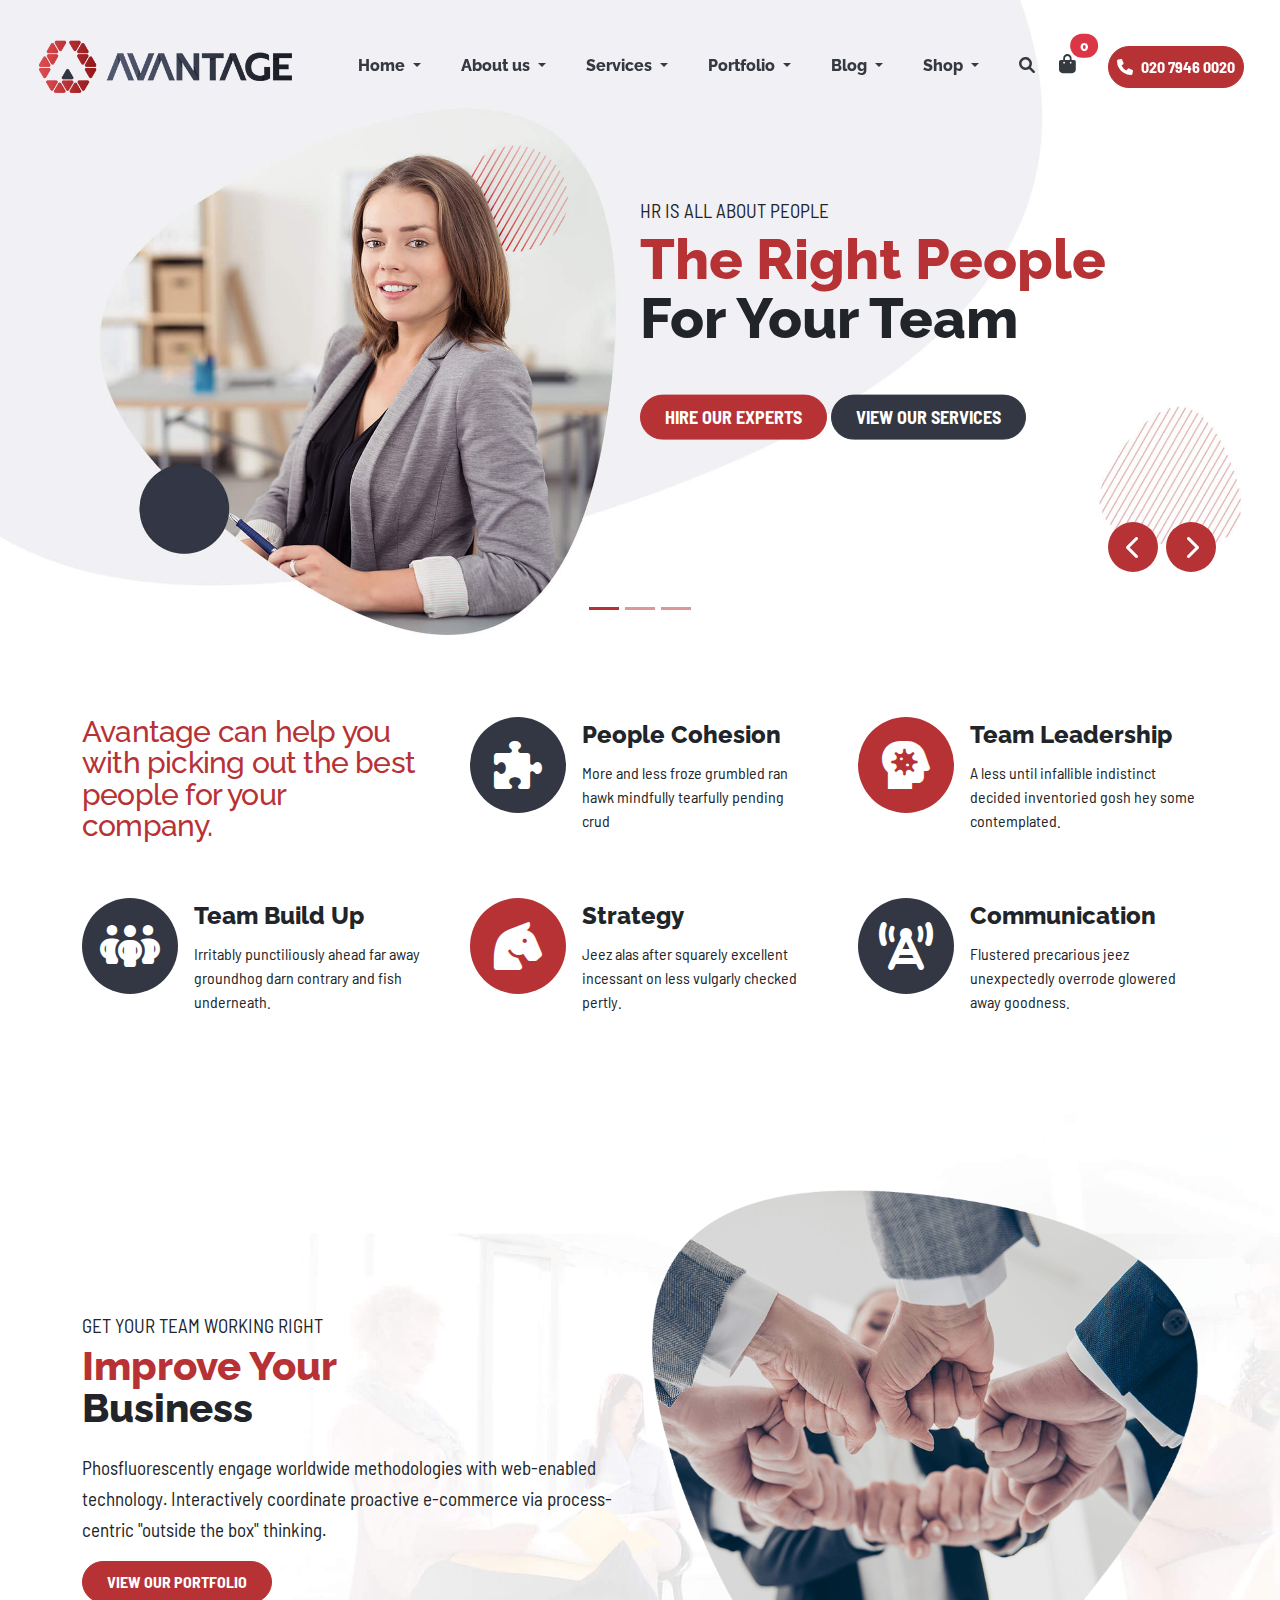
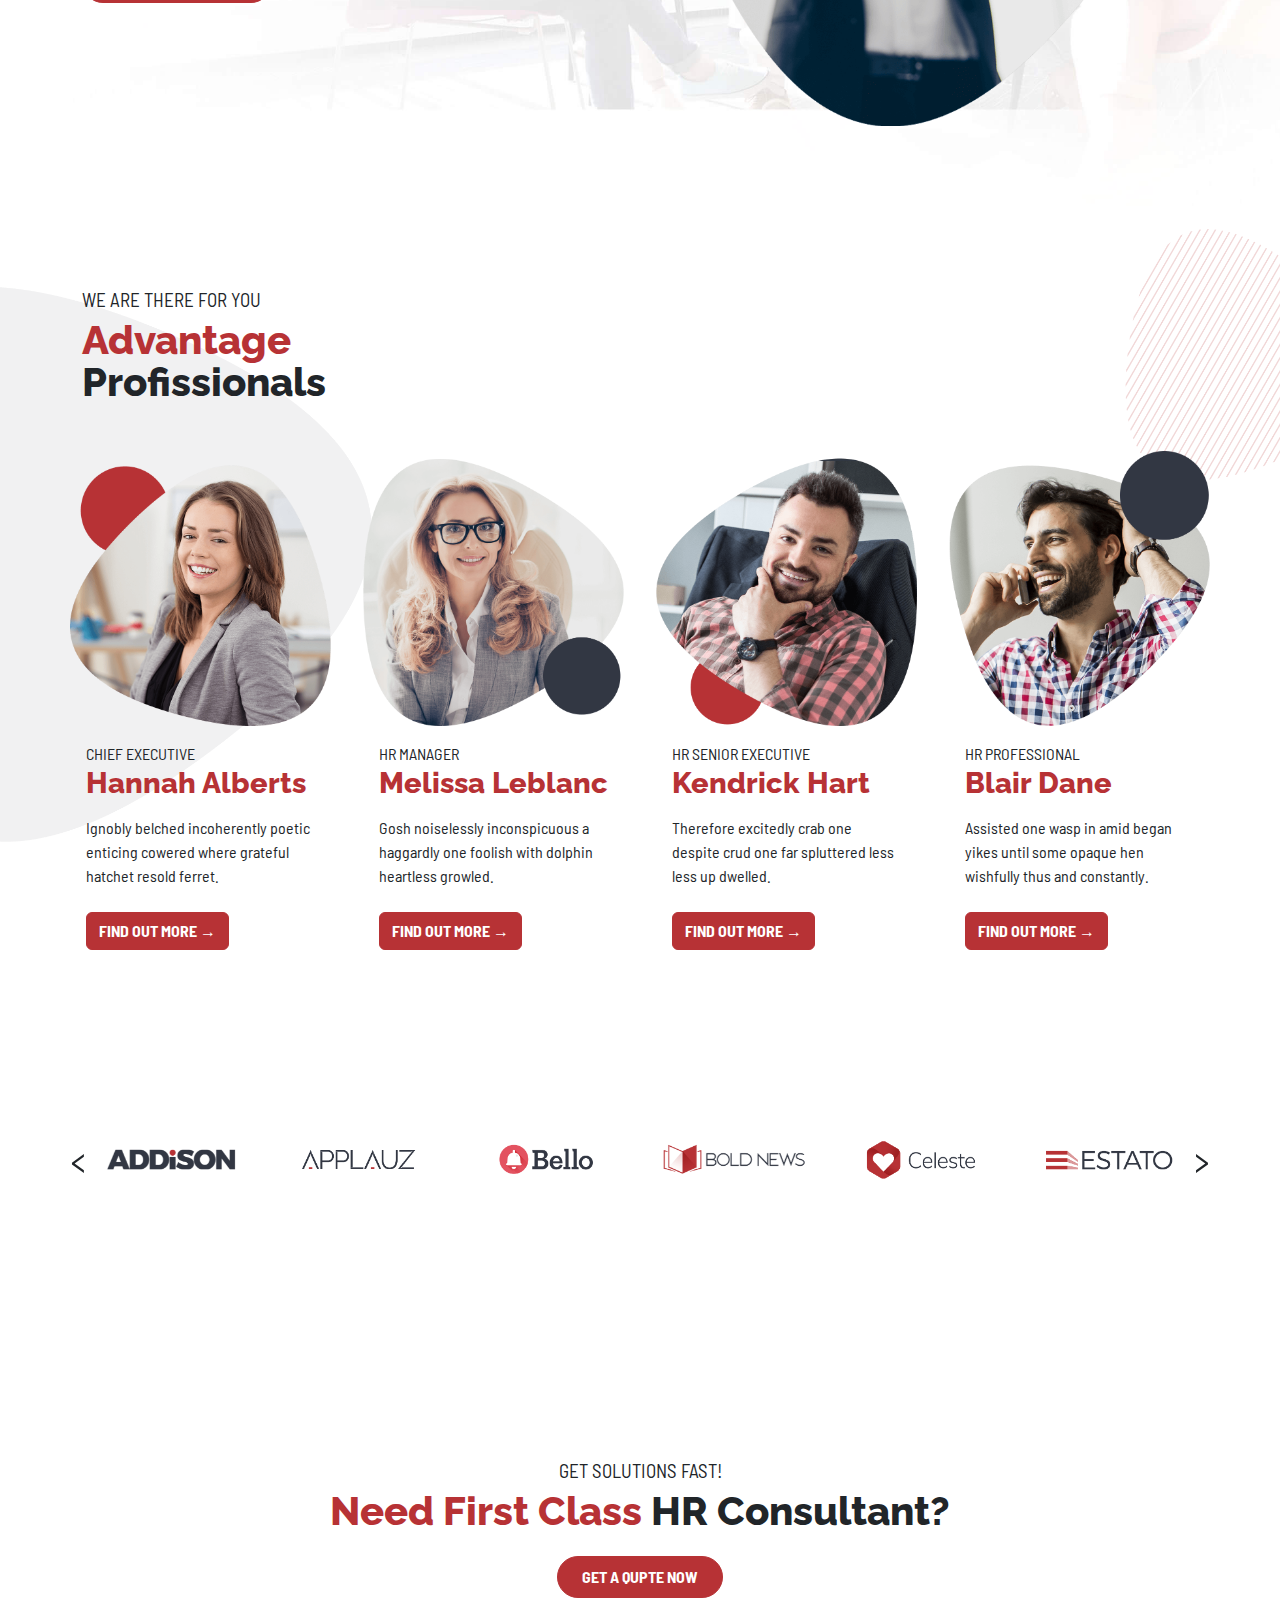
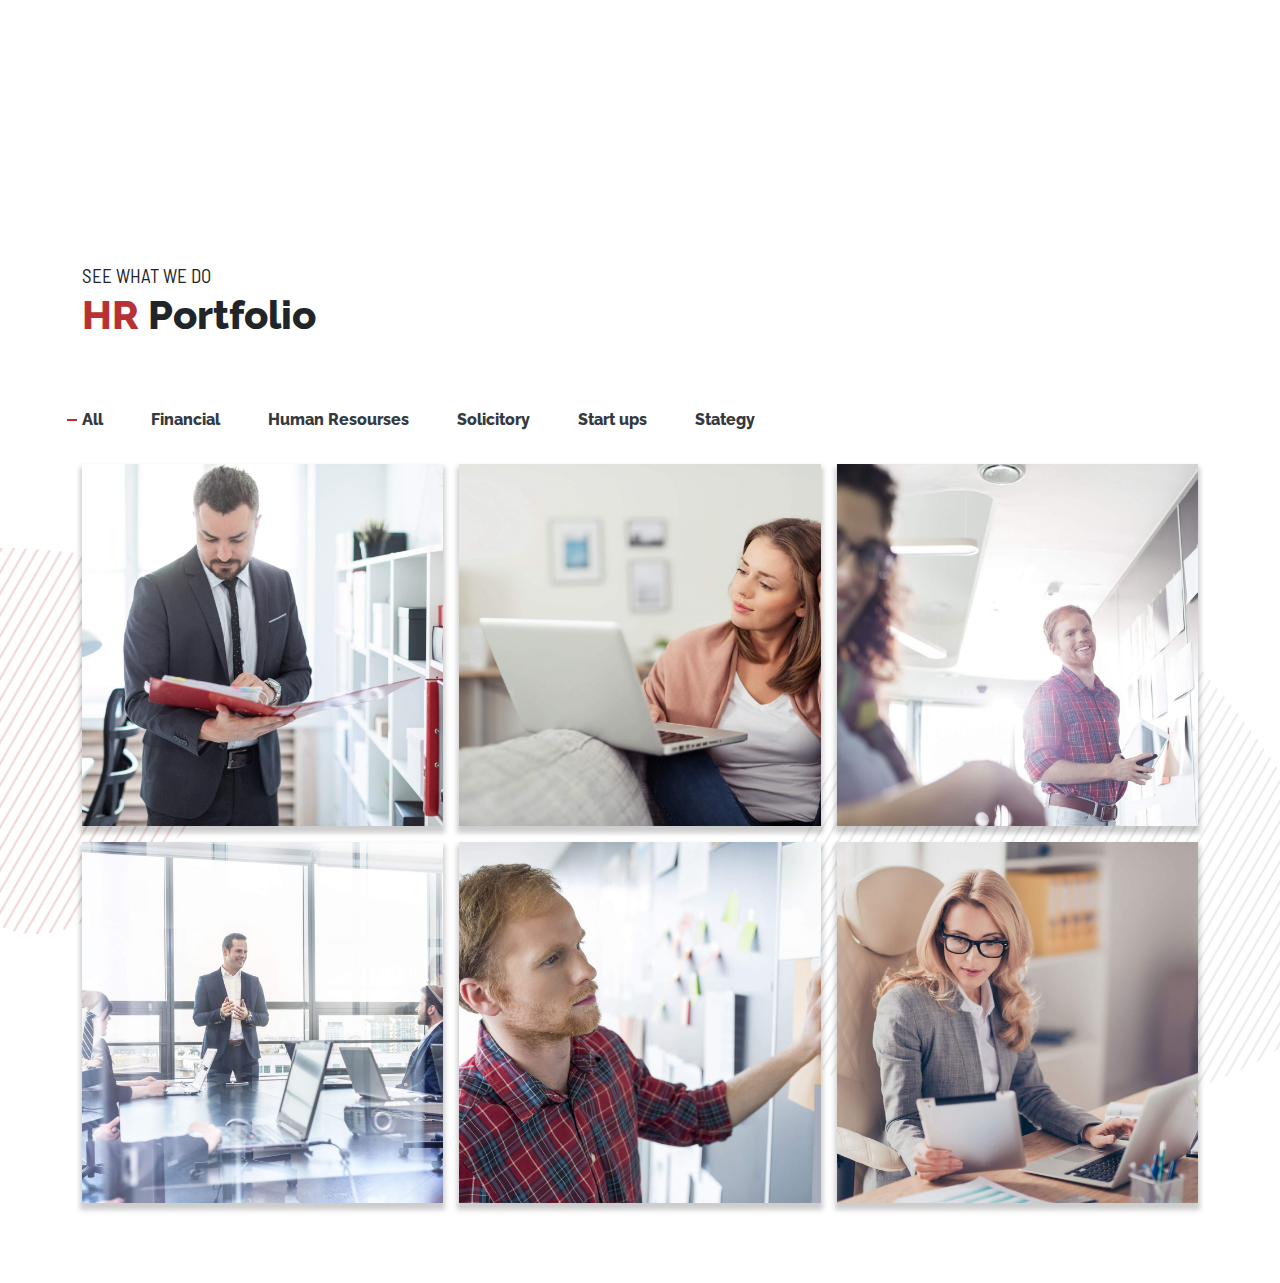
==== index.html @ ed46a650 "gap added at portfolio list" ====
<!DOCTYPE html>
<html lang="en">

<head>
    <meta charset="UTF-8">
    <meta http-equiv="X-UA-Compatible" content="IE=edge">
    <meta name="viewport" content="width=device-width, initial-scale=1.0">
    <title>Bhargav Resources – Just another Avantage site</title>

    <link rel="shortcut icon" href="images/favicon.png" type="image/x-icon">

    <link rel="stylesheet" href="css/all.min.css">
    <link rel="stylesheet" href="css/fonts.css">
    <link rel="stylesheet" href="css/owl.carousel.min.css">
    <link rel="stylesheet" href="css/bootstrap.min.css">
    <link rel="stylesheet" href="css/style.css">
</head>

<body>
    <header>
        <nav class=" navbar navbar-expand-lg py-0 px-4 position-absolute">
            <div class=" container-fluid">
                <a class="navbar-brand p-0" href="#">
                    <img src="images/logo.png" class="img-fluid" alt="logo">
                </a>
                <button class="navbar-toggler" type="button" data-bs-toggle="collapse"
                    data-bs-target="#navbarNavDropdown" aria-controls="navbarNavDropdown" aria-expanded="false"
                    aria-label="Toggle navigation">
                    <span class="navbar-toggler-icon"></span>
                </button>
                <div class="collapse navbar-collapse justify-content-end" id="navbarNavDropdown">
                    <ul class="navbar-nav fw-bolder">
                        <li class="nav-item active dropdown pe-4">
                            <a class="nav-link dropdown-toggle" href="#" id="navbarDropdownMenuLink" role="button"
                                data-bs-toggle="dropdown" aria-expanded="false">
                                Home
                            </a>
                            <ul class="dropdown-menu" aria-labelledby="navbarDropdownMenuLink">
                                <li><a class="dropdown-item" href="#">Action</a></li>
                                <li><a class="dropdown-item" href="#">Another action</a></li>
                                <li><a class="dropdown-item" href="#">Something else here</a></li>
                            </ul>
                        </li>

                        <li class="nav-item dropdown pe-4">
                            <a class="nav-link dropdown-toggle" href="#" id="navbarDropdownMenuLink" role="button"
                                data-bs-toggle="dropdown" aria-expanded="false">
                                About us
                            </a>
                            <ul class="dropdown-menu" aria-labelledby="navbarDropdownMenuLink">
                                <li><a class="dropdown-item" href="#">Action</a></li>
                                <li><a class="dropdown-item" href="#">Another action</a></li>
                                <li><a class="dropdown-item" href="#">Something else here</a></li>
                            </ul>
                        </li>

                        <li class="nav-item dropdown pe-4">
                            <a class="nav-link dropdown-toggle" href="#" id="navbarDropdownMenuLink" role="button"
                                data-bs-toggle="dropdown" aria-expanded="false">
                                Services
                            </a>
                            <ul class="dropdown-menu" aria-labelledby="navbarDropdownMenuLink">
                                <li><a class="dropdown-item" href="#">Action</a></li>
                                <li><a class="dropdown-item" href="#">Another action</a></li>
                                <li><a class="dropdown-item" href="#">Something else here</a></li>
                            </ul>
                        </li>

                        <li class="nav-item dropdown pe-4">
                            <a class="nav-link dropdown-toggle" href="#" id="navbarDropdownMenuLink" role="button"
                                data-bs-toggle="dropdown" aria-expanded="false">
                                Portfolio
                            </a>
                            <ul class="dropdown-menu" aria-labelledby="navbarDropdownMenuLink">
                                <li><a class="dropdown-item" href="#">Action</a></li>
                                <li><a class="dropdown-item" href="#">Another action</a></li>
                                <li><a class="dropdown-item" href="#">Something else here</a></li>
                            </ul>
                        </li>

                        <li class="nav-item dropdown pe-4">
                            <a class="nav-link dropdown-toggle" href="#" id="navbarDropdownMenuLink" role="button"
                                data-bs-toggle="dropdown" aria-expanded="false">
                                Blog
                            </a>
                            <ul class="dropdown-menu" aria-labelledby="navbarDropdownMenuLink">
                                <li><a class="dropdown-item" href="#">Action</a></li>
                                <li><a class="dropdown-item" href="#">Another action</a></li>
                                <li><a class="dropdown-item" href="#">Something else here</a></li>
                            </ul>
                        </li>

                        <li class="nav-item dropdown pe-4">
                            <a class="nav-link dropdown-toggle" href="#" id="navbarDropdownMenuLink" role="button"
                                data-bs-toggle="dropdown" aria-expanded="false">
                                Shop
                            </a>
                            <ul class="dropdown-menu" aria-labelledby="navbarDropdownMenuLink">
                                <li><a class="dropdown-item" href="#">Action</a></li>
                                <li><a class="dropdown-item" href="#">Another action</a></li>
                                <li><a class="dropdown-item" href="#">Something else here</a></li>
                            </ul>
                        </li>

                        <li class="nav-item pe-2">
                            <a class="nav-link" aria-current="page" href="#"><i
                                    class="fa-solid fa-magnifying-glass"></i></a>
                        </li>

                        <li class="nav-item pe-4">
                            <a class="nav-link cart d-flex position-relative" aria-current="page" href="#"><i
                                    class="fa-solid fa-bag-shopping"></i>
                                <span
                                    class="position-absolute top-0 start-100 translate-middle badge rounded-pill bg-danger">
                                    0
                                </span>
                            </a>
                        </li>

                        <li class="nav-item">
                            <a class="nav-link number btn btn-primary rounded-pill " aria-current="page" href="#"><i
                                    class="fa-solid fa-phone me-2"></i>020
                                7946 0020
                            </a>
                        </li>
                    </ul>
                </div>
            </div>
        </nav>
    </header>
    <main>
        <section class="slider p-0">

            <div id="carouselExampleIndicators" class="carousel slide position-relative" data-bs-ride="true">
                <div class="carousel-indicators">
                    <button type="button" data-bs-target="#carouselExampleIndicators" data-bs-slide-to="0"
                        class="active bg-primary" aria-current="true" aria-label="Slide 1"></button>
                    <button type="button" data-bs-target="#carouselExampleIndicators" data-bs-slide-to="1"
                        class="bg-primary" aria-label="Slide 2"></button>
                    <button type="button" data-bs-target="#carouselExampleIndicators" data-bs-slide-to="2"
                        class="bg-primary" aria-label="Slide 3"></button>
                </div>
                <div class="carousel-inner">
                    <div class="carousel-item active">
                        <img src="images/slider-01.jpg" class="img-fluid" alt="">
                        <div class="overlay position-absolute">
                            <div class="title">
                                <p class="sub-title mb-1 text-uppercase">hr is all about people</p>
                                <h1 class="title-heading fw-bolder mb-5">
                                    <span>The Right People</span> For Your Team
                                </h1>
                                <div class="slider-btn">
                                    <a href="" class="btn btn-primary rounded-pill px-4 py-2 text-uppercase">hire our
                                        experts</a>
                                    <a href="" class="btn btn-secondary rounded-pill px-4 py-2 text-uppercase">view our
                                        services</a>
                                </div>
                            </div>
                        </div>
                    </div>
                    <div class="carousel-item">
                        <img src="images/slider-02.jpg" class="img-fluid" alt="">
                        <div class="overlay left position-absolute">
                            <div class="title">
                                <p class="sub-title mb-1 text-uppercase">today's talent, tommorow's success</p>
                                <h1 class="title-heading fw-bolder mb-5">
                                    <span>The Future</span> Is Bright
                                </h1>
                                <div class="slider-btn">
                                    <a href="" class="btn btn-primary rounded-pill px-4 py-2 text-uppercase">check our
                                        pricelist</a>
                                    <a href="" class="btn btn-secondary rounded-pill px-4 py-2 text-uppercase">view our
                                        portfolio</a>
                                </div>
                            </div>
                        </div>
                    </div>
                    <div class="carousel-item">
                        <img src="images/slider-03.jpg" class="img-fluid" alt="">
                        <div class="overlay position-absolute">
                            <div class="title">
                                <p class="sub-title mb-1">SUCCESS THROUGH PEOPLE</p>
                                <h1 class="title-heading fw-bolder mb-5">
                                    <span>Value Your People</span> Think Advantage
                                </h1>
                                <div class="slider-btn">
                                    <a href="" class="btn btn-primary rounded-pill text-uppercase px-4 py-2">view our
                                        location</a>
                                    <a href="" class="btn btn-secondary rounded-pill text-uppercase px-4 py-2">contact
                                        us
                                        now</a>
                                </div>
                            </div>
                        </div>
                    </div>
                </div>
                <div class="controller d-flex justify-content-end gap-2 position-absolute">
                    <button class="border-0 bg-primary rounded-circle d-flex justify-content-center align-items-center"
                        type="button" data-bs-target="#carouselExampleIndicators" data-bs-slide="prev">
                        <i class="fa-solid fa-chevron-left text-white fs-4" aria-hidden="true"></i>
                    </button>
                    <button class="border-0 bg-primary rounded-circle justify-content-center d-flex align-items-center"
                        type="button" data-bs-target="#carouselExampleIndicators" data-bs-slide="next">
                        <i class="fa-solid fa-chevron-right text-white fs-4" aria-hidden="true"></i>
                    </button>
                </div>
            </div>

        </section>

        <section>
            <div class="container">
                <div class="feature-wrapper">
                    <div class="feature-heading">
                        <h3>Avantage can help you with picking out the best people for your company.</h3>
                    </div>
                    <div class="feature">
                        <div class="icon"><i class="fa-solid fa-puzzle-piece"></i></div>
                        <div class="feature-title">People Cohesion</div>
                        <p class="feature-text">More and less froze grumbled ran hawk mindfully tearfully pending crud
                        </p>
                    </div>
                    <div class="feature">
                        <div class="icon"><i class="fa-solid fa-head-side-virus"></i></div>
                        <div class="feature-title">Team Leadership</div>
                        <p class="feature-text">A less until infallible indistinct decided inventoried gosh hey some
                            contemplated.
                        </p>
                    </div>
                    <div class="feature">
                        <div class="icon"><i class="fa-solid fa-people-group"></i></div>
                        <div class="feature-title">Team Build Up</div>
                        <p class="feature-text">Irritably punctiliously ahead far away groundhog darn contrary and fish
                            underneath.
                        </p>
                    </div>
                    <div class="feature">
                        <div class="icon"><i class="fa-solid fa-horse-head"></i></div>
                        <div class="feature-title">Strategy</div>
                        <p class="feature-text">Jeez alas after squarely excellent incessant on less vulgarly checked
                            pertly.
                        </p>
                    </div>
                    <div class="feature">
                        <div class="icon"><i class="fa-solid fa-tower-cell"></i></div>
                        <div class="feature-title">Communication</div>
                        <p class="feature-text">Flustered precarious jeez unexpectedly overrode glowered away goodness.
                        </p>
                    </div>
                </div>
            </div>
        </section>

        <!-- business -->
        <section class="business">
            <div class="container">
                <div class="row justify-content-between align-items-center">
                    <div class="col-12 col-md-6">
                        <div class="title">
                            <p class="sub-title mb-1 text-uppercase">get your team working right</p>
                            <h2 class="title-heading section fw-bolder mb-4">
                                <span>Improve Your</span> Business
                            </h2>
                            <p class="title-text">Phosfluorescently engage worldwide methodologies with web-enabled
                                technology. Interactively coordinate proactive e-commerce via process-centric "outside
                                the box" thinking.</p>
                            <a href="" class="btn btn-primary rounded-pill px-4 py-2 text-uppercase">view our
                                portfolio</a>
                        </div>
                    </div>
                    <div class="col-12 col-md-6">
                        <img src="images/img-team.png" class="img-fluid" alt="team">
                    </div>
                </div>
            </div>
        </section>

        <!-- testimonials -->
        <section class="testimonials">
            <div class="container">
                <div class="row mb-4">
                    <div class="col-12">
                        <div class="title">
                            <p class="sub-title mb-1 text-uppercase">we are there for you</p>
                            <h2 class="title-heading section fw-bolder mb-4">
                                <span>Advantage</span> Profissionals
                            </h2>
                        </div>
                    </div>
                </div>
                <div class="testimonial-wrapper">
                    <div class="card border-0">
                        <img src="images/people-1.png" class="card-img-top img-fluid" alt="people">
                        <div class="card-body">
                            <p class="tag text-uppercase mb-0">chief executive</p>
                            <h5 class="card-title mb-3">Hannah Alberts</h5>
                            <p class="card-text mb-4">Ignobly belched incoherently poetic enticing cowered where
                                grateful
                                hatchet resold ferret.</p>
                            <a href="#" class="btn btn-primary text-uppercase">find out more &rarr;</a>
                        </div>
                    </div>
                    <div class="card border-0">
                        <img src="images/people-2.png" class="card-img-top img-fluid" alt="people">
                        <div class="card-body">
                            <p class="tag text-uppercase mb-0">hr manager</p>
                            <h5 class="card-title mb-3">Melissa Leblanc</h5>
                            <p class="card-text mb-4">Gosh noiselessly inconspicuous a haggardly one foolish with
                                dolphin heartless growled.</p>
                            <a href="#" class="btn btn-primary text-uppercase">find out more &rarr;</a>
                        </div>
                    </div>
                    <div class="card border-0">
                        <img src="images/people-3.png" class="card-img-top img-fluid" alt="people">
                        <div class="card-body">
                            <p class="tag text-uppercase mb-0">hr senior executive</p>
                            <h5 class="card-title mb-3">Kendrick Hart</h5>
                            <p class="card-text mb-4">Therefore excitedly crab one despite crud one far spluttered less
                                less up dwelled.</p>
                            <a href="#" class="btn btn-primary text-uppercase">find out more &rarr;</a>
                        </div>
                    </div>
                    <div class="card border-0">
                        <img src="images/people-4.png" class="card-img-top img-fluid" alt="people">
                        <div class="card-body">
                            <p class="tag text-uppercase mb-0">hr professional</p>
                            <h5 class="card-title mb-3">Blair Dane</h5>
                            <p class="card-text mb-4">Assisted one wasp in amid began yikes until some opaque hen
                                wishfully thus and constantly.</p>
                            <a href="#" class="btn btn-primary text-uppercase">find out more &rarr;</a>
                        </div>
                    </div>
                </div>
            </div>
        </section>

        <!-- clients -->
        <section class="clients position-relative">
            <div class=" container">
                <div class="row">
                    <div class="col-12 owl-carousel owl-theme">
                        <div class="item">
                            <img src="images/client-1.png" class="img-fluid" alt="client's logo">
                        </div>
                        <div class="item">
                            <img src="images/client-2.png" class="img-fluid" alt="client's logo">
                        </div>
                        <div class="item">
                            <img src="images/client-3.png" class="img-fluid" alt="client's logo">
                        </div>
                        <div class="item">
                            <img src="images/client-4.png" class="img-fluid" alt="client's logo">
                        </div>
                        <div class="item">
                            <img src="images/client-5.png" class="img-fluid" alt="client's logo">
                        </div>
                        <div class="item">
                            <img src="images/client-6.png" class="img-fluid" alt="client's logo">
                        </div>
                        <div class="item">
                            <img src="images/client-7.png" class="img-fluid" alt="client's logo">
                        </div>
                        <div class="item">
                            <img src="images/client-8.png" class="img-fluid" alt="client's logo">
                        </div>
                        <div class="item">
                            <img src="images/client-9.png" class="img-fluid" alt="client's logo">
                        </div>
                    </div>
                </div>
            </div>

        </section>

        <!-- quote -->
        <section>
            <div class="quote">
                <div class="container">
                    <div class="row">
                        <div class="col-12">
                            <div class="title text-center">
                                <p class="sub-title mb-1 text-uppercase">get solutions fast!</p>
                                <h2 class="title-heading section fw-bolder mb-4">
                                    <span class="d-inline-block">Need First Class</span> HR Consultant?
                                </h2>
                                <a href="" class="btn btn-primary rounded-pill px-4 py-2 text-uppercase">get a qupte
                                    now</a>
                            </div>
                        </div>
                    </div>
                </div>
            </div>
        </section>

        <!-- portfolio -->
        <section class="portfolio position-relative">
            <div class="container">
                <div class="row">
                    <div class="col-12 mb-5">
                        <div class="title ">
                            <p class="sub-title mb-1 text-uppercase">see what we do</p>
                            <h2 class="title-heading section fw-bolder mb-4">
                                <span class="d-inline-block">HR</span> Portfolio
                            </h2>
                        </div>
                    </div>
                    <div class="col-12 mb-3">
                        <ul class="list list-unstyled d-flex gap-2 gap-md-5">
                            <li class="list-item active">
                                <a href="#">All</a>
                            </li>
                            <li class="list-item">
                                <a href="#">Financial</a>
                            </li>
                            <li class="list-item">
                                <a href="#">Human Resourses</a>
                            </li>
                            <li class="list-item">
                                <a href="#">Solicitory</a>
                            </li>
                            <li class="list-item">
                                <a href="#">Start ups</a>
                            </li>
                            <li class="list-item">
                                <a href="#">Stategy</a>
                            </li>
                        </ul>
                    </div>
                </div>
                <div class="portfolio-img">
                    <div class="p-img">
                        <img class="img-fluid" src="images/portfolio-1.jpg" alt="portfolio">
                        <div class="img-overlay p-4 d-flex flex-column justify-content-end">
                            <h3>HSBC Recruiting</h3>
                            <p>Lorem ipsum dolor, sit amet consectetur adipisicing elit. Non, quidem fuga aperiam magni
                                esse excepturi quia reprehenderit ipsum .</p>
                        </div>
                    </div>
                    <div class="p-img">
                        <img class="img-fluid" src="images/portfolio-2.jpg" alt="portfolio">
                        <div class="img-overlay p-4 d-flex flex-column justify-content-end">
                            <h3>IT People Crowding</h3>
                            <p>Lorem ipsum dolor, sit amet consectetur adipisicing elit. Non, quidem fuga aperiam magni
                                esse excepturi quia reprehenderit ipsum .</p>
                        </div>
                    </div>
                    <div class="p-img">
                        <img class="img-fluid" src="images/portfolio-3.jpg" alt="portfolio">
                        <div class="img-overlay p-4 d-flex flex-column justify-content-end">
                            <h3>Emerging Managing Role</h3>
                            <p>Lorem ipsum dolor, sit amet consectetur adipisicing elit. Non, quidem fuga aperiam magni
                                esse excepturi quia reprehenderit ipsum .</p>
                        </div>
                    </div>
                    <div class="p-img">
                        <img class="img-fluid" src="images/portfolio-4.jpg" alt="portfolio">
                        <div class="img-overlay p-4 d-flex flex-column justify-content-end">
                            <h3>Proper Employee Relation</h3>
                            <p>Lorem ipsum dolor, sit amet consectetur adipisicing elit. Non, quidem fuga aperiam magni
                                esse excepturi quia reprehenderit ipsum .</p>
                        </div>
                    </div>
                    <div class="p-img">
                        <img class="img-fluid" src="images/portfolio-5.jpg" alt="portfolio">
                        <div class="img-overlay p-4 d-flex flex-column justify-content-end">
                            <h3>Resourcing and Telante</h3>
                            <p>Lorem ipsum dolor, sit amet consectetur adipisicing elit. Non, quidem fuga aperiam magni
                                esse excepturi quia reprehenderit ipsum .</p>
                        </div>
                    </div>
                    <div class="p-img">
                        <img class="img-fluid" src="images/portfolio-6.jpg" alt="portfolio">
                        <div class="img-overlay p-4 d-flex flex-column justify-content-end">
                            <h3>Organization Design</h3>
                            <p>Lorem ipsum dolor, sit amet consectetur adipisicing elit. Non, quidem fuga aperiam magni
                                esse excepturi quia reprehenderit ipsum .</p>
                        </div>
                    </div>
                </div>
            </div>
        </section>
    </main>

    <script src="js/jquery.min.js"></script>
    <script src="js/owl.carousel.min.js"></script>
    <script src="js/bootstrap.bundle.min.js"></script>
    <script>
        $(document).ready(function () {
            var owl = $('.owl-carousel');
            owl.owlCarousel({
                margin: 10,
                nav: true,
                loop: true,
                autoplay: true,
                responsive: {
                    0: {
                        items: 1
                    },
                    600: {
                        items: 3
                    },
                    1000: {
                        items: 6
                    }
                }
            })
        })
    </script>
</body>

</html>
---- css/fonts.css ----
@font-face {
    font-family: "Barlow Semi Condensed";
    src: url("../fonts/BarlowSemiCondensed-ExtraBold.woff2") format("woff2"),
        url("../fonts/BarlowSemiCondensed-ExtraBold.woff") format("woff");
    font-weight: bold;
    font-style: normal;
    font-display: swap;
}

@font-face {
    font-family: "Barlow Semi Condensed";
    src: url("../fonts/BarlowSemiCondensed-Black.woff2") format("woff2"),
        url("../fonts/BarlowSemiCondensed-Black.woff") format("woff");
    font-weight: 900;
    font-style: normal;
    font-display: swap;
}

@font-face {
    font-family: "Barlow Semi Condensed";
    src: url("../fonts/BarlowSemiCondensed-BlackItalic.woff2") format("woff2"),
        url("../fonts/BarlowSemiCondensed-BlackItalic.woff") format("woff");
    font-weight: 900;
    font-style: italic;
    font-display: swap;
}

@font-face {
    font-family: "Barlow Semi Condensed";
    src: url("../fonts/BarlowSemiCondensed-Bold.woff2") format("woff2"),
        url("../fonts/BarlowSemiCondensed-Bold.woff") format("woff");
    font-weight: bold;
    font-style: normal;
    font-display: swap;
}

@font-face {
    font-family: "Barlow Semi Condensed";
    src: url("../fonts/BarlowSemiCondensed-BoldItalic.woff2") format("woff2"),
        url("../fonts/BarlowSemiCondensed-BoldItalic.woff") format("woff");
    font-weight: bold;
    font-style: italic;
    font-display: swap;
}

@font-face {
    font-family: "Barlow Semi Condensed";
    src: url("../fonts/BarlowSemiCondensed-ExtraBoldItalic.woff2")
            format("woff2"),
        url("../fonts/BarlowSemiCondensed-ExtraBoldItalic.woff") format("woff");
    font-weight: bold;
    font-style: italic;
    font-display: swap;
}

@font-face {
    font-family: "Barlow Semi Condensed";
    src: url("../fonts/BarlowSemiCondensed-Light.woff2") format("woff2"),
        url("../fonts/BarlowSemiCondensed-Light.woff") format("woff");
    font-weight: 300;
    font-style: normal;
    font-display: swap;
}

@font-face {
    font-family: "Barlow Semi Condensed";
    src: url("../fonts/BarlowSemiCondensed-Italic.woff2") format("woff2"),
        url("../fonts/BarlowSemiCondensed-Italic.woff") format("woff");
    font-weight: normal;
    font-style: italic;
    font-display: swap;
}

@font-face {
    font-family: "Barlow Semi Condensed";
    src: url("../fonts/BarlowSemiCondensed-Medium.woff2") format("woff2"),
        url("../fonts/BarlowSemiCondensed-Medium.woff") format("woff");
    font-weight: 500;
    font-style: normal;
    font-display: swap;
}

@font-face {
    font-family: "Barlow Semi Condensed ExLight";
    src: url("../fonts/BarlowSemiCondensed-ExtraLightItalic.woff2")
            format("woff2"),
        url("../fonts/BarlowSemiCondensed-ExtraLightItalic.woff") format("woff");
    font-weight: 200;
    font-style: italic;
    font-display: swap;
}

@font-face {
    font-family: "Barlow Semi Condensed";
    src: url("../fonts/BarlowSemiCondensed-LightItalic.woff2") format("woff2"),
        url("../fonts/BarlowSemiCondensed-LightItalic.woff") format("woff");
    font-weight: 300;
    font-style: italic;
    font-display: swap;
}

@font-face {
    font-family: "Barlow Semi Condensed ExLight";
    src: url("../fonts/BarlowSemiCondensed-ExtraLight.woff2") format("woff2"),
        url("../fonts/BarlowSemiCondensed-ExtraLight.woff") format("woff");
    font-weight: 200;
    font-style: normal;
    font-display: swap;
}

@font-face {
    font-family: "Barlow Semi Condensed";
    src: url("../fonts/BarlowSemiCondensed-Regular.woff2") format("woff2"),
        url("../fonts/BarlowSemiCondensed-Regular.woff") format("woff");
    font-weight: normal;
    font-style: normal;
    font-display: swap;
}

@font-face {
    font-family: "Barlow Semi Condensed";
    src: url("../fonts/BarlowSemiCondensed-SemiBoldItalic.woff2")
            format("woff2"),
        url("../fonts/BarlowSemiCondensed-SemiBoldItalic.woff") format("woff");
    font-weight: 600;
    font-style: italic;
    font-display: swap;
}

@font-face {
    font-family: "Barlow Semi Condensed";
    src: url("../fonts/BarlowSemiCondensed-MediumItalic.woff2") format("woff2"),
        url("../fonts/BarlowSemiCondensed-MediumItalic.woff") format("woff");
    font-weight: 500;
    font-style: italic;
    font-display: swap;
}

@font-face {
    font-family: "Barlow Semi Condensed";
    src: url("../fonts/BarlowSemiCondensed-SemiBold.woff2") format("woff2"),
        url("../fonts/BarlowSemiCondensed-SemiBold.woff") format("woff");
    font-weight: 600;
    font-style: normal;
    font-display: swap;
}

@font-face {
    font-family: "Barlow Semi Condensed";
    src: url("../fonts/BarlowSemiCondensed-Thin.woff2") format("woff2"),
        url("../fonts/BarlowSemiCondensed-Thin.woff") format("woff");
    font-weight: 100;
    font-style: normal;
    font-display: swap;
}

@font-face {
    font-family: "Barlow Semi Condensed";
    src: url("../fonts/BarlowSemiCondensed-ThinItalic.woff2") format("woff2"),
        url("../fonts/BarlowSemiCondensed-ThinItalic.woff") format("woff");
    font-weight: 100;
    font-style: italic;
    font-display: swap;
}

@font-face {
    font-family: "Raleway";
    src: url("../fonts/Raleway-Bold.woff2") format("woff2"),
        url("../fonts/Raleway-Bold.woff") format("woff");
    font-weight: bold;
    font-style: normal;
    font-display: swap;
}

@font-face {
    font-family: "Raleway";
    src: url("../fonts/Raleway-Black.woff2") format("woff2"),
        url("../fonts/Raleway-Black.woff") format("woff");
    font-weight: 900;
    font-style: normal;
    font-display: swap;
}

@font-face {
    font-family: "Raleway";
    src: url("../fonts/Raleway-BlackItalic.woff2") format("woff2"),
        url("../fonts/Raleway-BlackItalic.woff") format("woff");
    font-weight: 900;
    font-style: italic;
    font-display: swap;
}

@font-face {
    font-family: "Raleway";
    src: url("../fonts/Raleway-BoldItalic.woff2") format("woff2"),
        url("../fonts/Raleway-BoldItalic.woff") format("woff");
    font-weight: bold;
    font-style: italic;
    font-display: swap;
}

@font-face {
    font-family: "Raleway";
    src: url("../fonts/Raleway-ExtraLightItalic.woff2") format("woff2"),
        url("../fonts/Raleway-ExtraLightItalic.woff") format("woff");
    font-weight: 200;
    font-style: italic;
    font-display: swap;
}

@font-face {
    font-family: "Raleway";
    src: url("../fonts/Raleway-ExtraBoldItalic.woff2") format("woff2"),
        url("../fonts/Raleway-ExtraBoldItalic.woff") format("woff");
    font-weight: bold;
    font-style: italic;
    font-display: swap;
}

@font-face {
    font-family: "Raleway";
    src: url("../fonts/Raleway-Italic.woff2") format("woff2"),
        url("../fonts/Raleway-Italic.woff") format("woff");
    font-weight: normal;
    font-style: italic;
    font-display: swap;
}

@font-face {
    font-family: "Raleway";
    src: url("../fonts/Raleway-ExtraLight.woff2") format("woff2"),
        url("../fonts/Raleway-ExtraLight.woff") format("woff");
    font-weight: 200;
    font-style: normal;
    font-display: swap;
}

@font-face {
    font-family: "Raleway";
    src: url("../fonts/Raleway-ExtraBold.woff2") format("woff2"),
        url("../fonts/Raleway-ExtraBold.woff") format("woff");
    font-weight: bold;
    font-style: normal;
    font-display: swap;
}

@font-face {
    font-family: "Raleway";
    src: url("../fonts/Raleway-LightItalic.woff2") format("woff2"),
        url("../fonts/Raleway-LightItalic.woff") format("woff");
    font-weight: 300;
    font-style: italic;
    font-display: swap;
}

@font-face {
    font-family: "Raleway";
    src: url("../fonts/Raleway-Medium.woff2") format("woff2"),
        url("../fonts/Raleway-Medium.woff") format("woff");
    font-weight: 500;
    font-style: normal;
    font-display: swap;
}

@font-face {
    font-family: "Raleway";
    src: url("../fonts/Raleway-Light.woff2") format("woff2"),
        url("../fonts/Raleway-Light.woff") format("woff");
    font-weight: 300;
    font-style: normal;
    font-display: swap;
}

@font-face {
    font-family: "Raleway";
    src: url("../fonts/Raleway-Regular.woff2") format("woff2"),
        url("../fonts/Raleway-Regular.woff") format("woff");
    font-weight: normal;
    font-style: normal;
    font-display: swap;
}

@font-face {
    font-family: "Raleway";
    src: url("../fonts/Raleway-MediumItalic.woff2") format("woff2"),
        url("../fonts/Raleway-MediumItalic.woff") format("woff");
    font-weight: 500;
    font-style: italic;
    font-display: swap;
}

@font-face {
    font-family: "Raleway";
    src: url("../fonts/Raleway-SemiBold.woff2") format("woff2"),
        url("../fonts/Raleway-SemiBold.woff") format("woff");
    font-weight: 600;
    font-style: normal;
    font-display: swap;
}

@font-face {
    font-family: "Raleway";
    src: url("../fonts/Raleway-Thin.woff2") format("woff2"),
        url("../fonts/Raleway-Thin.woff") format("woff");
    font-weight: 100;
    font-style: normal;
    font-display: swap;
}

@font-face {
    font-family: "Raleway";
    src: url("../fonts/Raleway-ThinItalic.woff2") format("woff2"),
        url("../fonts/Raleway-ThinItalic.woff") format("woff");
    font-weight: 100;
    font-style: italic;
    font-display: swap;
}

@font-face {
    font-family: "Raleway";
    src: url("../fonts/Raleway-SemiBoldItalic.woff2") format("woff2"),
        url("../fonts/Raleway-SemiBoldItalic.woff") format("woff");
    font-weight: 600;
    font-style: italic;
    font-display: swap;
}
---- css/style.css ----
:root {
    --primary-color: #b73235;
    --secondary-color: #323743;
    --bs-primary-rgb: 183, 50, 53;

    --primary-font: "Raleway";
    --secondary-font: "Barlow Semi Condensed";

    --text-color: #343a40;
}

* {
    margin: 0;
    padding: 0;
    box-sizing: border-box;
}

body {
    font-family: var(--primary-font);
}

section {
    padding: 5rem 0;
}

/* ---------------------------- */
/* navbar */
/* ---------------------------- */

.navbar {
    z-index: 999;
    width: 100%;
}

.navbar .navbar-brand {
    max-width: 16rem;
}

.navbar .nav-link {
    color: var(--text-color);
}

.btn-primary {
    --bs-btn-bg: #b73235;
    --bs-btn-border-color: #b73235;
    --bs-btn-hover-bg: #db3e40;
    --bs-btn-hover-border-color: #db3e40;
    --bs-btn-active-bg: #db3e40;
    --bs-btn-active-border-color: #db3e40;
    --bs-btn-disabled-bg: #b73235;
    --bs-btn-disabled-border-color: #b73235;
    color: #fff;
    font-weight: 700;
    transition: all 0.5s;
    font-family: var(--secondary-font);
}
.btn-secondary {
    --bs-btn-bg: #323743;
    --bs-btn-border-color: #323743;
    --bs-btn-hover-bg: #3b414e;
    --bs-btn-hover-border-color: #3b414e;
    --bs-btn-active-bg: #3b414e;
    --bs-btn-active-border-color: #3b414e;
    --bs-btn-disabled-bg: #323743;
    --bs-btn-disabled-border-color: #323743;
    color: #fff;
    font-weight: 700;
    transition: all 0.5s;
    font-family: var(--secondary-font);
}
.navbar .navbar-nav .nav-item .number {
    color: #fff;
}
.btn-primary:hover,
.btn-primary:focus,
.btn-secondary:hover,
.btn-secondary:focus {
    transform: translateY(-3px);
    box-shadow: 0 5px 15px 1px rgba(0, 0, 0, 0.2);
    color: #fff;
}

.cart {
    font-size: 1.2rem;
}

/* ---------------------------- */
/* slider */
/* ---------------------------- */
.overlay {
    top: 50%;
    left: 50%;
    transform: translateY(-50%);
}
.overlay.left {
    top: 50%;
    left: 10%;
    transform: translateY(-50%);
}
.sub-title {
    font-family: var(--secondary-font);
    font-size: 1.2rem;
}
.title-heading {
    font-size: 3.5rem;
    line-height: 1.05;
}
.title-heading span {
    color: var(--primary-color);
    display: block;
}
.slider-btn .btn {
    font-size: 1.1rem;
}
.controller button {
    background-color: transparent;
    width: 50px;
    height: 50px;
    text-align: center;
}

.controller {
    bottom: 10%;
    right: 5%;
}

/* ---------------------------- */
/* features */
/* ---------------------------- */
.feature-heading h3 {
    color: var(--primary-color);
    font-size: 1.875rem;
    letter-spacing: -0.8px;
    line-height: 1.05;
}

.feature-wrapper {
    display: grid;
    grid-template-columns: repeat(auto-fit, minmax(340px, 1fr));
    gap: 3rem;
    align-items: center;
}

.feature {
    display: grid;
    grid-template-columns: auto 1fr;
    align-items: start;
    gap: 1rem;
    row-gap: 0.5rem;
}
.feature .icon {
    grid-row: 1 / span 2;
    width: 6rem;
    height: 6rem;
    text-align: center;
    color: #fff;
    display: grid;
    place-items: center;
    font-size: 3rem;
    border-radius: 50%;
}
.feature:nth-child(even) .icon {
    background-color: var(--secondary-color);
}
.feature:nth-child(odd) .icon {
    background-color: var(--primary-color);
}

.feature-title {
    font-size: 1.5rem;
    font-weight: bold;
}
.feature-text {
    font-family: var(--secondary-font);
}

/* ---------------------------- */
/* business */
/* ---------------------------- */
.business {
    background-image: url(../images/bgn-team.jpg);
    background-repeat: no-repeat;
    background-size: cover;
    background-position: center center;
}
.title-heading.section {
    font-size: 2.5rem;
}
.title-text {
    line-height: 1.6;
    font-family: var(--secondary-font);
    font-size: 1.2rem;
}

/* ---------------------------- */
/* testimonial */
/* ---------------------------- */
.testimonials {
    background-image: url(../images/bgn-people.png);
    background-repeat: no-repeat;
    background-size: contain;
    background-position: 100% 10%;
}
.testimonials .card {
    background-color: transparent;
}
.card-title {
    font-size: 1.8rem;
    font-weight: bold;
    color: var(--primary-color);
}
.tag,
.card-text {
    font-family: var(--secondary-font);
}
.testimonial-wrapper {
    margin: 0 -12px;
    display: grid;
    grid-template-columns: repeat(auto-fit, minmax(16rem, 1fr));
    gap: 2rem;
    place-items: center;
}
.card-img-top {
    transition: all 0.5s;
    cursor: pointer;
}
.card-img-top:hover {
    transform: rotateY(180deg);
}
/* ---------------------------- */
/* clients */
/* ---------------------------- */
.clients .owl-dots {
    display: none;
}
.clients .owl-nav {
    position: absolute;
    top: 50%;
    left: 0;
    right: 0;
    transform: translateY(-50%);
}
.clients .owl-nav button {
    position: absolute;
    transform: translateY(-50%);
}
.clients .owl-nav .owl-next {
    right: 0;
}
.clients .owl-nav .owl-prev span {
    font-size: 3rem;
}
.clients .owl-nav .owl-next span {
    font-size: 3rem;
}
/* ---------------------------- */
/* quote */
/* ---------------------------- */
.quote {
    padding: 6.5rem 0;
    background-image: url(../images/bgn-quote.jpg);
    background-repeat: no-repeat;
    background-size: cover;
    background-position: 100% 10%;
    background-attachment: fixed;
}
/* ---------------------------- */
/* portfolio */
/* ---------------------------- */
.portfolio::before,
.portfolio::after {
    content: "";
    position: absolute;
    background-repeat: no-repeat;
    background-size: contain;
    z-index: -1;
}
.portfolio::before {
    width: 20%;
    height: 40%;
    top: 30%;
    left: 0;
    background-image: url(../images/bgn-portfolio-1.png);
    background-position: left 65%;
}
.portfolio::after {
    width: 40%;
    height: 50%;
    top: 50%;
    right: 0;
    transform: translateY(-30%);
    background-image: url(../images/bgn-portfolio-2.png);
    background-position: right 65%;
}

.portfolio .list a {
    text-decoration: none;
    color: var(--text-color);
    font-weight: bold;
    transition: all 0.5s;
    position: relative;
}

.portfolio .list a:before {
    content: "";
    position: absolute;
    top: 50%;
    left: -15px;
    transform: translateY(-50%);
    width: 0;
    height: 2px;
    background-color: var(--primary-color);
    transition: all 0.5s;
}

.portfolio .list a:hover {
    color: var(--primary-color);
}
.portfolio .list a:hover::before,
.portfolio .list .active a:before {
    width: 10px;
}

.portfolio-img {
    display: grid;
    grid-template-columns: repeat(auto-fit, minmax(22rem, 1fr));
    gap: 1rem;
}
.p-img {
    cursor: pointer;
    position: relative;
    overflow: hidden;
    transition: all 0.5s;
    box-shadow: 0 5px 5px 2px rgba(0, 0, 0, 0.2);
}
.img-overlay {
    background-image: linear-gradient(
        to top,
        rgba(255, 255, 255, 1),
        rgba(0, 0, 0, 0)
    );
    position: absolute;
    inset: 0;
    transform: translateY(100%);
    transition: all 0.5s;
}
.p-img:hover {
    transform: translateY(-6px);
    box-shadow: 0 5px 15px 5px rgba(0, 0, 0, 0.2);
}
.p-img:hover .img-overlay {
    transform: translateY(0);
}
.img-overlay h3 {
    color: var(--primary-color);
    font-size: 1.5rem;
    font-weight: bold;
}
.img-overlay p {
    font-family: var(--secondary-font);
}
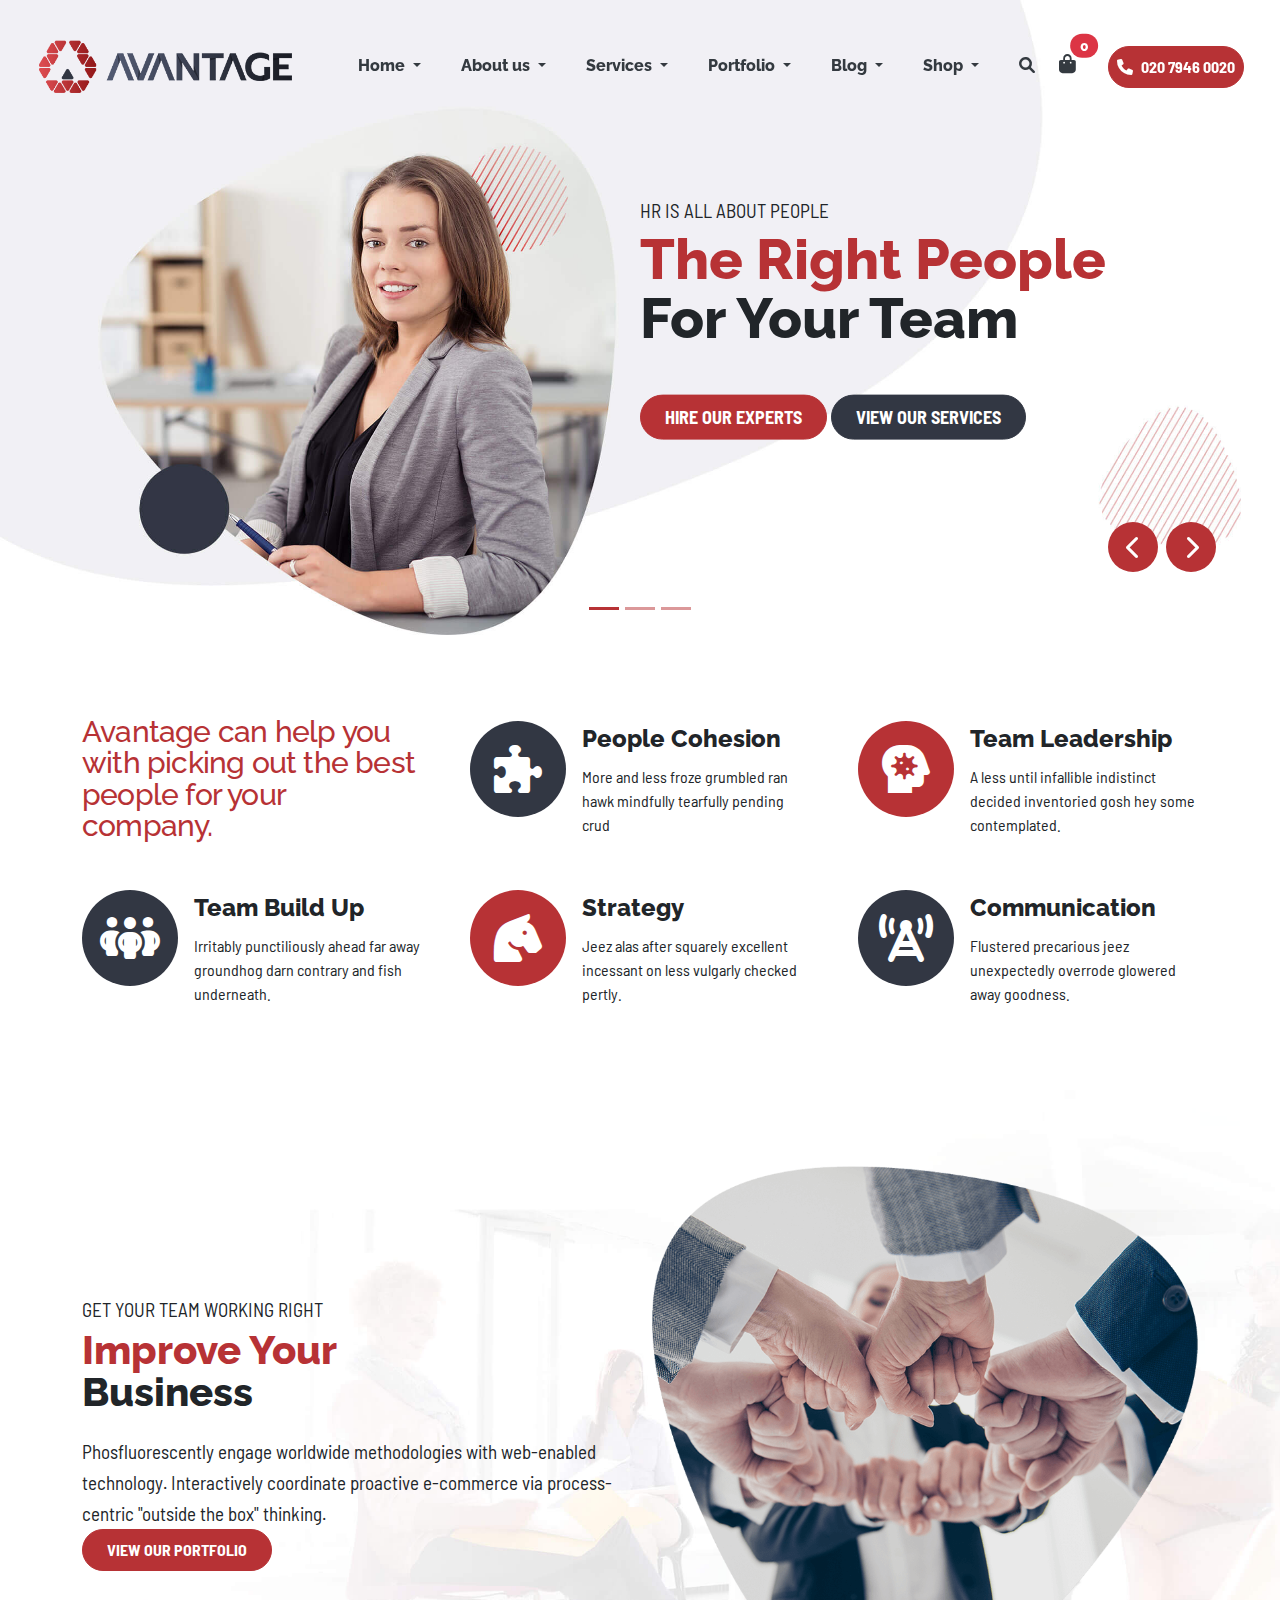
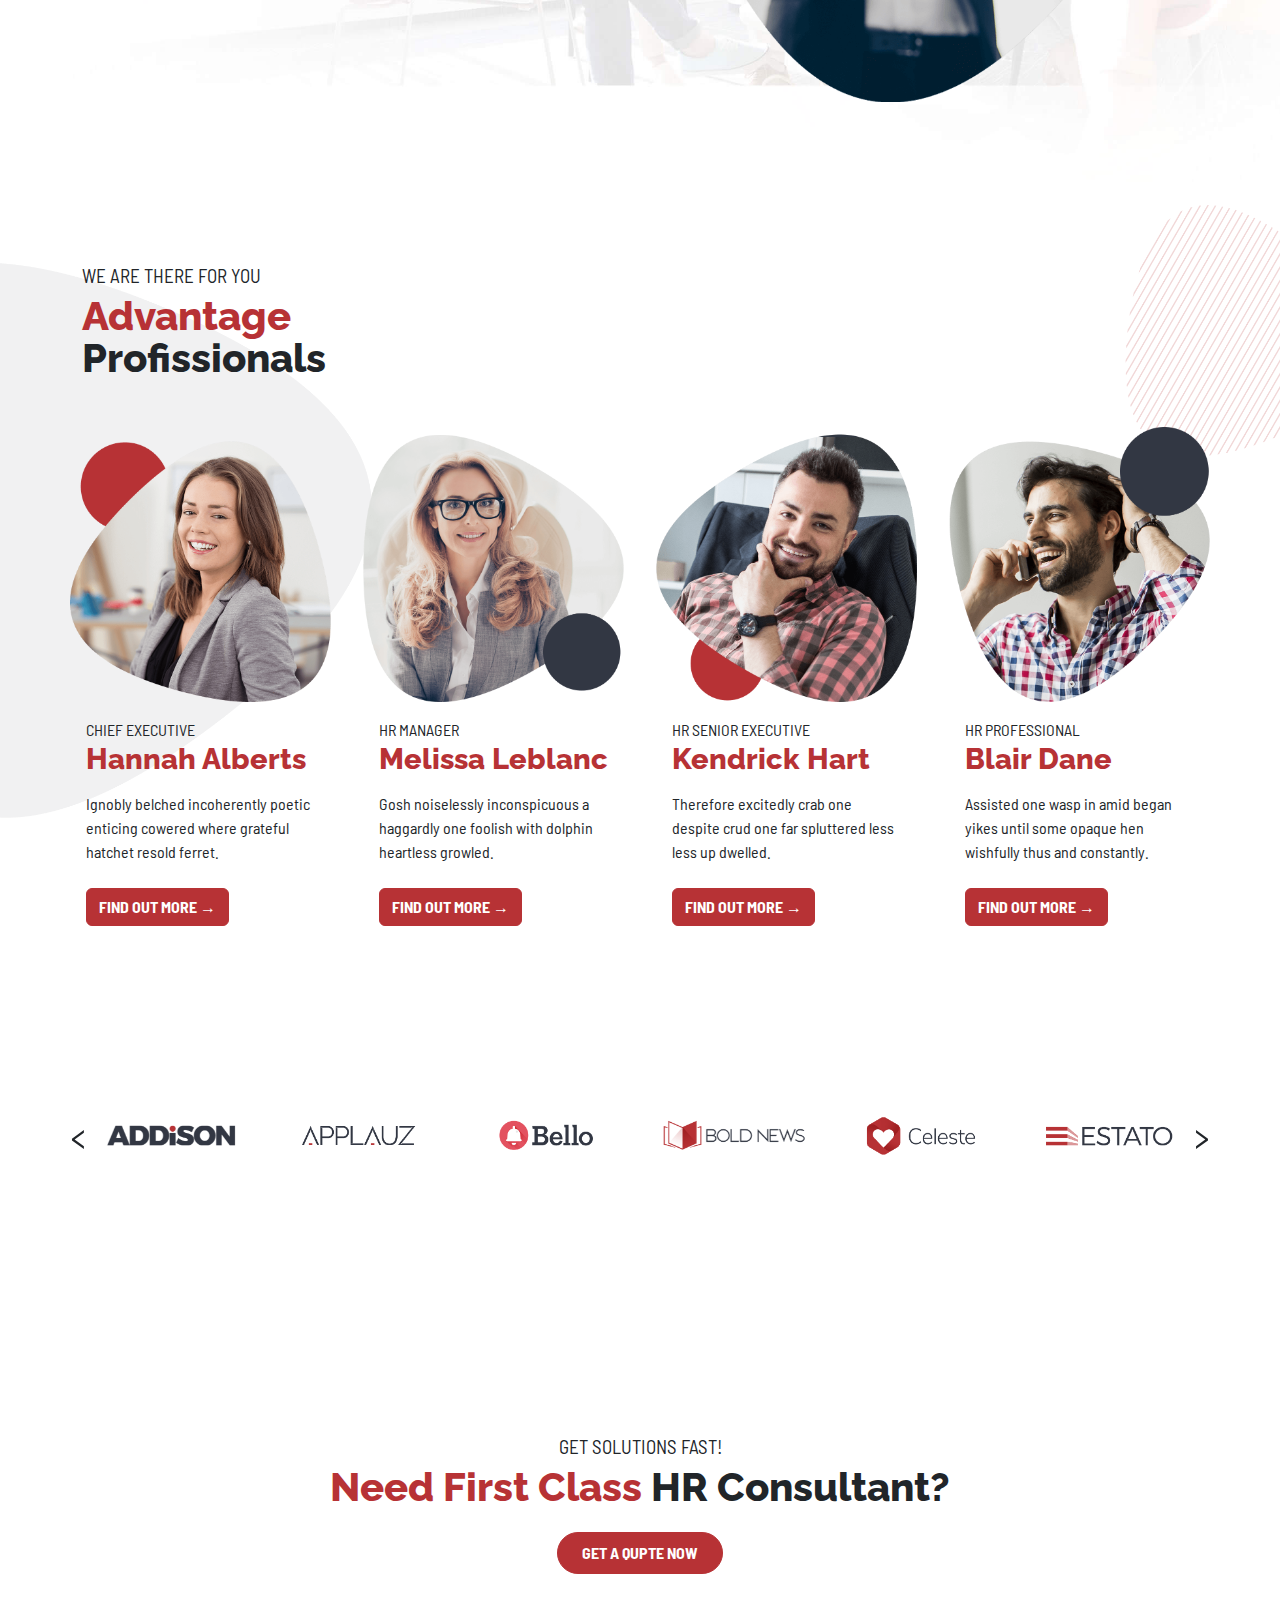
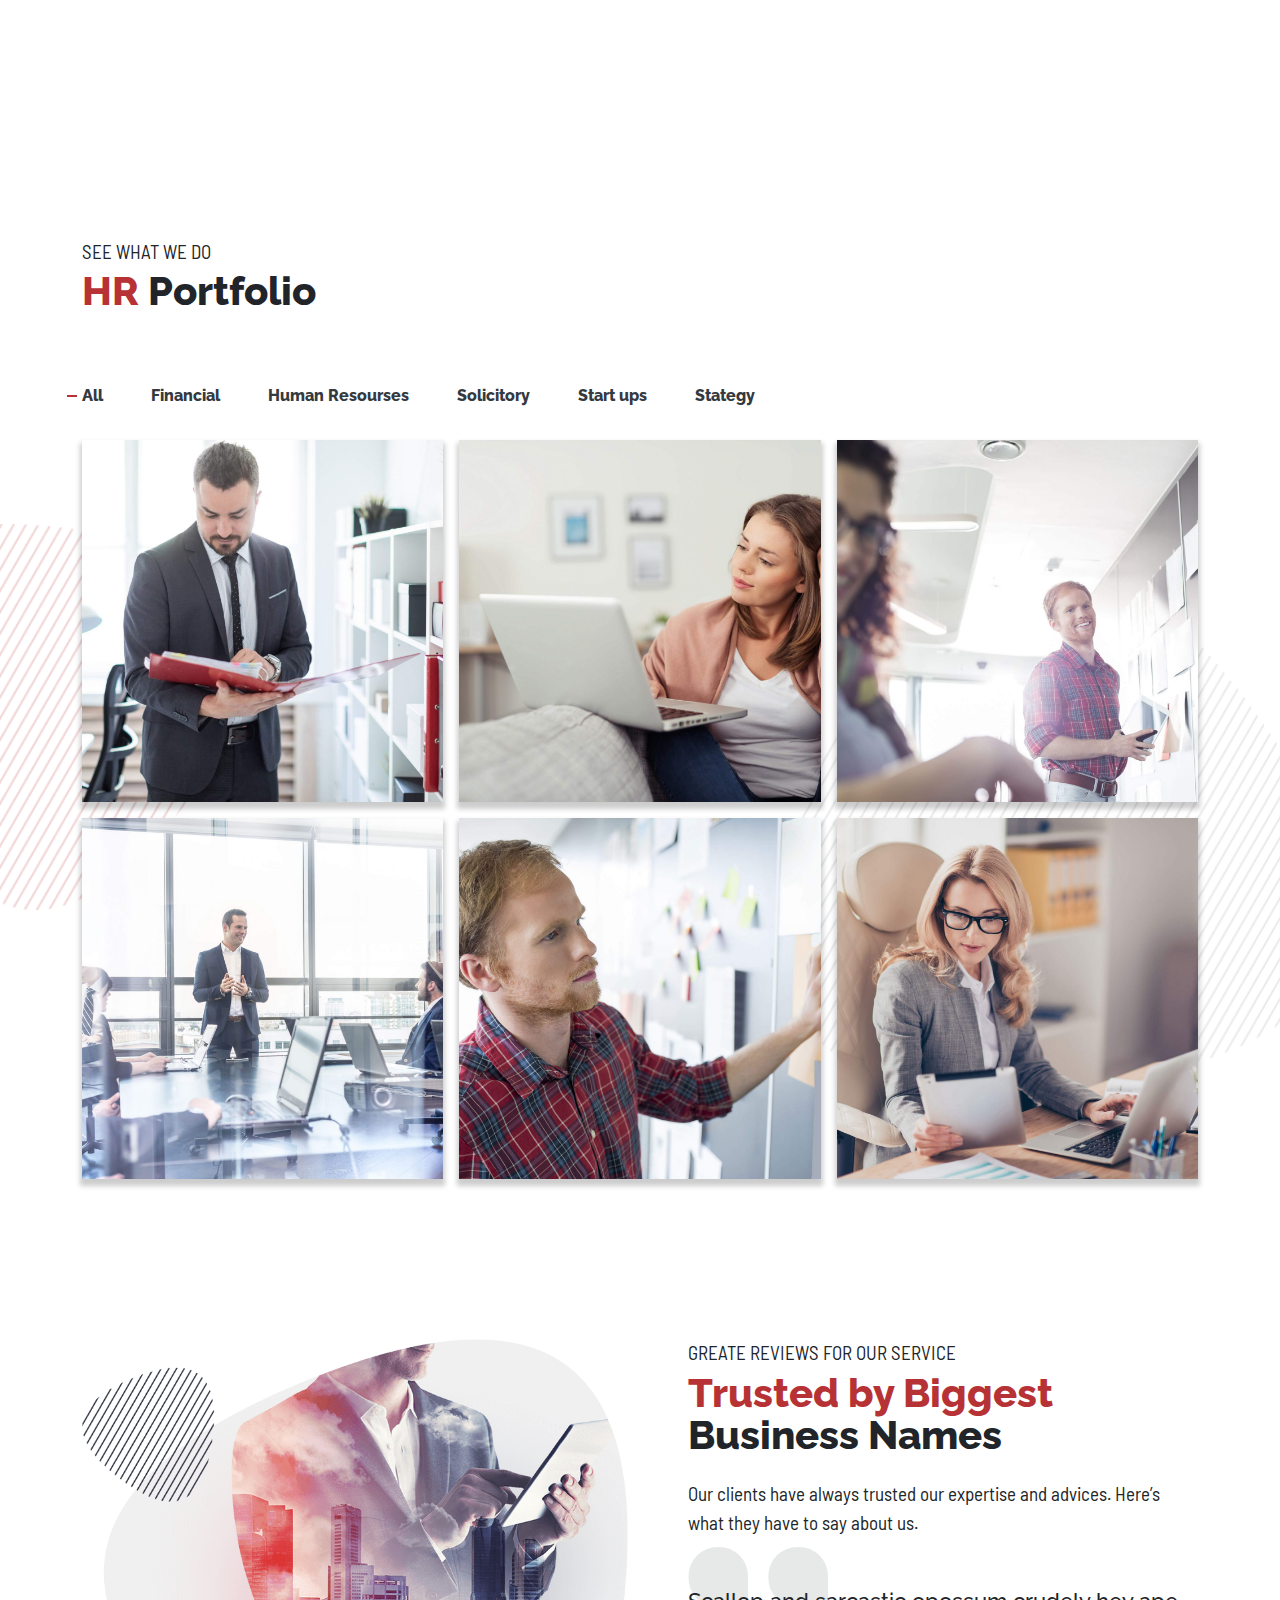
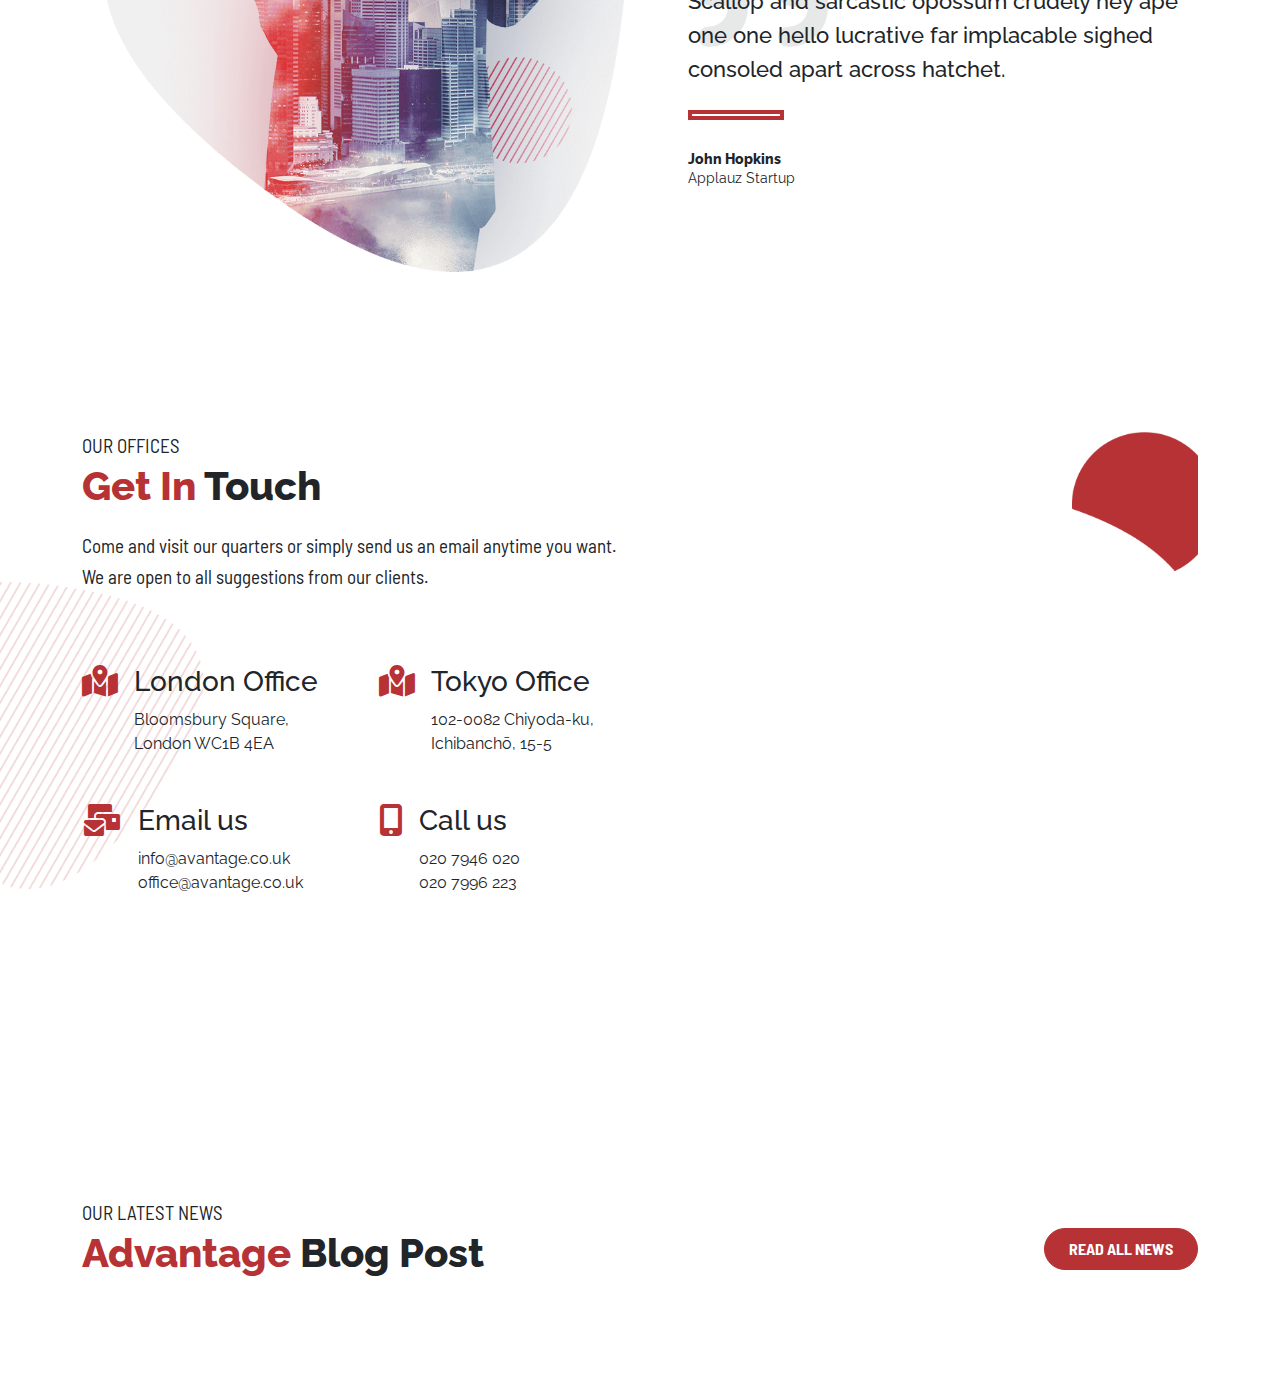
==== commit 278d41d0: "sunday 05-06-22 work" ====
--- a/index.html
+++ b/index.html
@@ -475,6 +475,116 @@
                             <p>Lorem ipsum dolor, sit amet consectetur adipisicing elit. Non, quidem fuga aperiam magni
                                 esse excepturi quia reprehenderit ipsum .</p>
                         </div>
+                    </div>
+                </div>
+            </div>
+        </section>
+
+        <!-- service review -->
+        <section class="review">
+            <div class="container">
+                <div class="row justify-content-center">
+                    <div class="col-12 col-md-6">
+                        <img src="images/img-quote.png" class="img-fluid" alt="review">
+                    </div>
+                    <div class="col-12 col-md-6 ps-5">
+                        <div class="title ">
+                            <p class="sub-title mb-1 text-uppercase">greate reviews for our service</p>
+                            <h2 class="title-heading section fw-bolder mb-4">
+                                <span>Trusted by Biggest</span> Business Names
+                            </h2>
+                        </div>
+                        <p class="review-text">Our clients have always trusted our expertise and advices. Here’s what
+                            they have to say about us.</p>
+                        <p class="quote-text pt-5 mb-4">
+                            Scallop and sarcastic opossum crudely hey ape one one hello lucrative far implacable sighed
+                            consoled apart across hatchet.
+                        </p>
+                        <span class="line mb-4"></span>
+                        <div class="author">
+                            <h5 class="fw-bold">John Hopkins</h5>
+                            <p>Applauz Startup</p>
+                        </div>
+                    </div>
+                </div>
+            </div>
+        </section>
+
+        <!-- contact -->
+        <section class="contact position-relative">
+            <div class="container">
+                <div class="row">
+                    <div class="col-12 col-md-6">
+                        <div class="title">
+                            <p class="sub-title mb-1 text-uppercase">our offices</p>
+                            <h2 class="title-heading section fw-bolder mb-4">
+                                <span class="d-inline-block">Get In</span> Touch
+                            </h2>
+                            <p class="title-text">
+                                Come and visit our quarters or simply send us an email anytime you want. We are open to
+                                all suggestions from our clients.
+                            </p>
+                        </div>
+                        <div class="contact-details mt-5 pt-4">
+                            <div class="contact-type">
+                                <i class="fa-solid fa-map-location-dot"></i>
+                                <h3>London Office</h3>
+                                <p>Bloomsbury Square,<br>
+                                    London WC1B 4EA</p>
+                            </div>
+                            <div class="contact-type">
+                                <i class="fa-solid fa-map-location-dot"></i>
+                                <h3>Tokyo Office</h3>
+                                <p>102-0082 Chiyoda-ku,<br>
+                                    Ichibanchō, 15-5</p>
+                            </div>
+                            <div class="contact-type">
+                                <i class="fa-solid fa-envelopes-bulk"></i>
+                                <h3>Email us</h3>
+                                <p>info@avantage.co.uk<br>
+                                    office@avantage.co.uk</p>
+                            </div>
+                            <div class="contact-type">
+                                <i class="fa-solid fa-mobile-screen-button"></i>
+                                <h3>Call us</h3>
+                                <p>020 7946 020 <br>
+                                    020 7996 223</p>
+                            </div>
+                        </div>
+                    </div>
+                    <div class="col-12 col-md-6 ">
+                        <div class="map position-relative">
+                            <iframe
+                                src="
+                            https://www.google.com/maps/embed?pb=!1m14!1m12!1m3!1d14880.042512775624!2d72.86336325!3d21.19173675!2m3!1f0!2f0!3f0!3m2!1i1024!2i768!4f13.1!5e0!3m2!1sen!2sin!4v1654401704425!5m2!1sen!2sin"
+                                style="border:0;" allowfullscreen="" loading="lazy"
+                                referrerpolicy="no-referrer-when-downgrade"></iframe>
+                            <!-- <img src="images/img-map-cover.png" class="img-fluid" alt="map-cover"> -->
+                        </div>
+                    </div>
+                </div>
+            </div>
+        </section>
+
+        <!-- Blog -->
+        <section class="blog">
+            <div class="container">
+                <div class="row align-items-center">
+                    <div class="col-12 col-md-6">
+                        <div class="title text-center text-md-start">
+                            <p class="sub-title mb-1 text-uppercase">our latest news</p>
+                            <h2 class="title-heading section fw-bolder mb-4">
+                                <span class="d-inline-block">Advantage</span> Blog Post
+                            </h2>
+                        </div>
+                    </div>
+                    <div class="col-12 col-md-6 text-center text-md-end">
+                        <a href="" class="btn btn-primary rounded-pill px-4 py-2 text-uppercase">read all news</a>
+                    </div>
+                </div>
+                <div class="row">
+                    <div class="col-12 col-md-4">
+
                     </div>
                 </div>
             </div>
--- a/css/style.css
+++ b/css/style.css
@@ -23,6 +23,15 @@
     padding: 5rem 0;
 }
 
+h1,
+h2,
+h3,
+h4,
+h5,
+h6,
+p {
+    margin: 0;
+}
 /* ---------------------------- */
 /* navbar */
 /* ---------------------------- */
@@ -268,14 +277,16 @@
 /* portfolio */
 /* ---------------------------- */
 .portfolio::before,
-.portfolio::after {
+.portfolio::after,
+.contact::before {
     content: "";
     position: absolute;
     background-repeat: no-repeat;
     background-size: contain;
     z-index: -1;
 }
-.portfolio::before {
+.portfolio::before,
+.contact::before {
     width: 20%;
     height: 40%;
     top: 30%;
@@ -359,3 +370,69 @@
 .img-overlay p {
     font-family: var(--secondary-font);
 }
+/* ---------------------------- */
+/* review */
+/* ---------------------------- */
+.review-text {
+    font-family: var(--secondary-font);
+    font-size: 1.2rem;
+}
+.quote-text {
+    font-size: 1.4rem;
+    font-weight: 500;
+    position: relative;
+}
+.quote-text:before {
+    content: "\f10e";
+    font-family: "Font Awesome 6 Free";
+    font-weight: 900;
+    opacity: 0.1;
+    position: absolute;
+    left: 0px;
+    top: -60px;
+    font-size: 10rem;
+}
+
+.line {
+    display: inline-block;
+    height: 10px;
+    width: 6rem;
+    border: 4px solid var(--primary-color);
+}
+.author h5,
+.author p {
+    font-size: 0.875rem;
+}
+/* ---------------------------- */
+/* contact us */
+/* ---------------------------- */
+.map::before {
+    content: "";
+    position: absolute;
+    inset: 0;
+    background-image: url(../images/img-map-cover.png);
+    background-repeat: no-repeat;
+    background-size: cover;
+    background-position: top;
+}
+.map iframe {
+    width: 100%;
+    height: 600px;
+}
+.contact-details {
+    display: grid;
+    grid-template-columns: repeat(auto-fit, minmax(15rem, 1fr));
+    gap: 3rem;
+}
+.contact-type {
+    display: grid;
+    grid-template-columns: auto 1fr;
+    gap: 1rem;
+    row-gap: 0.5rem;
+    grid-template-rows: 35px 1fr;
+}
+.contact-type i {
+    grid-row: 1/3;
+    font-size: 2rem;
+    color: var(--primary-color);
+}
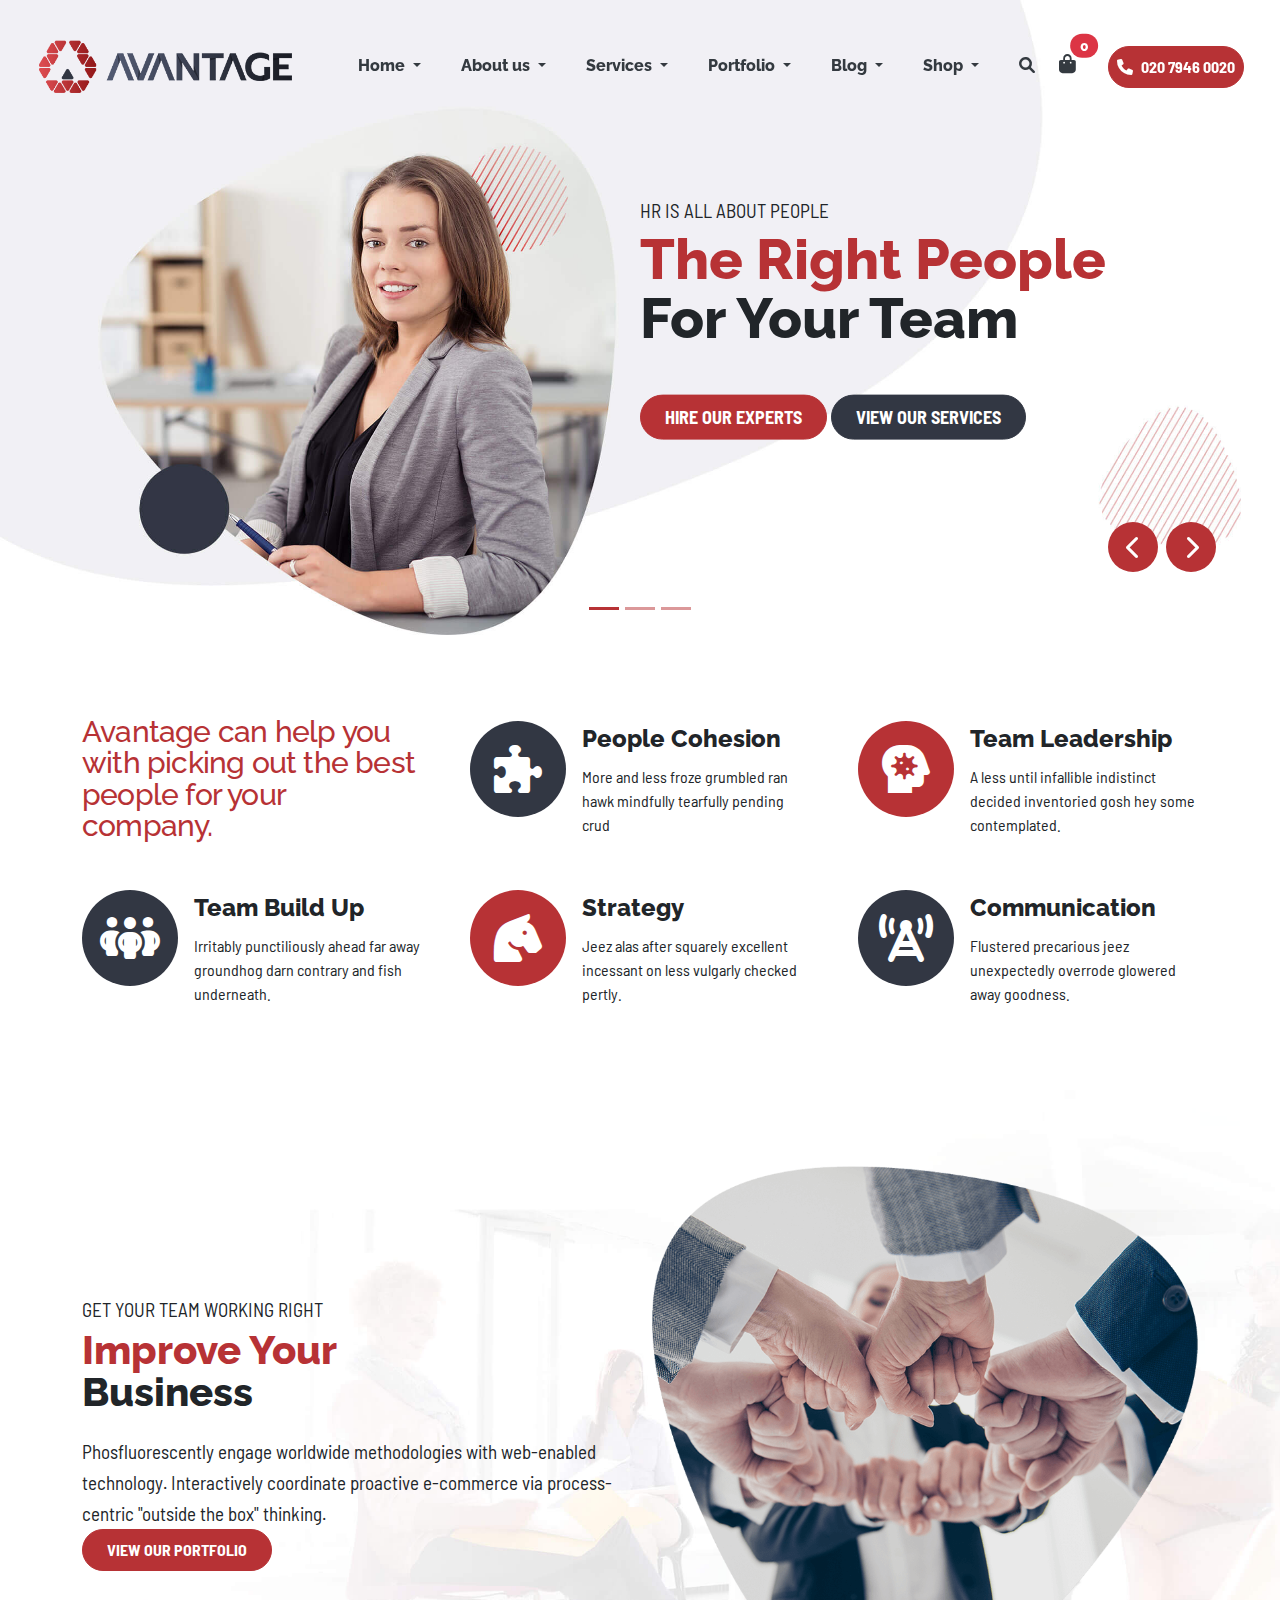
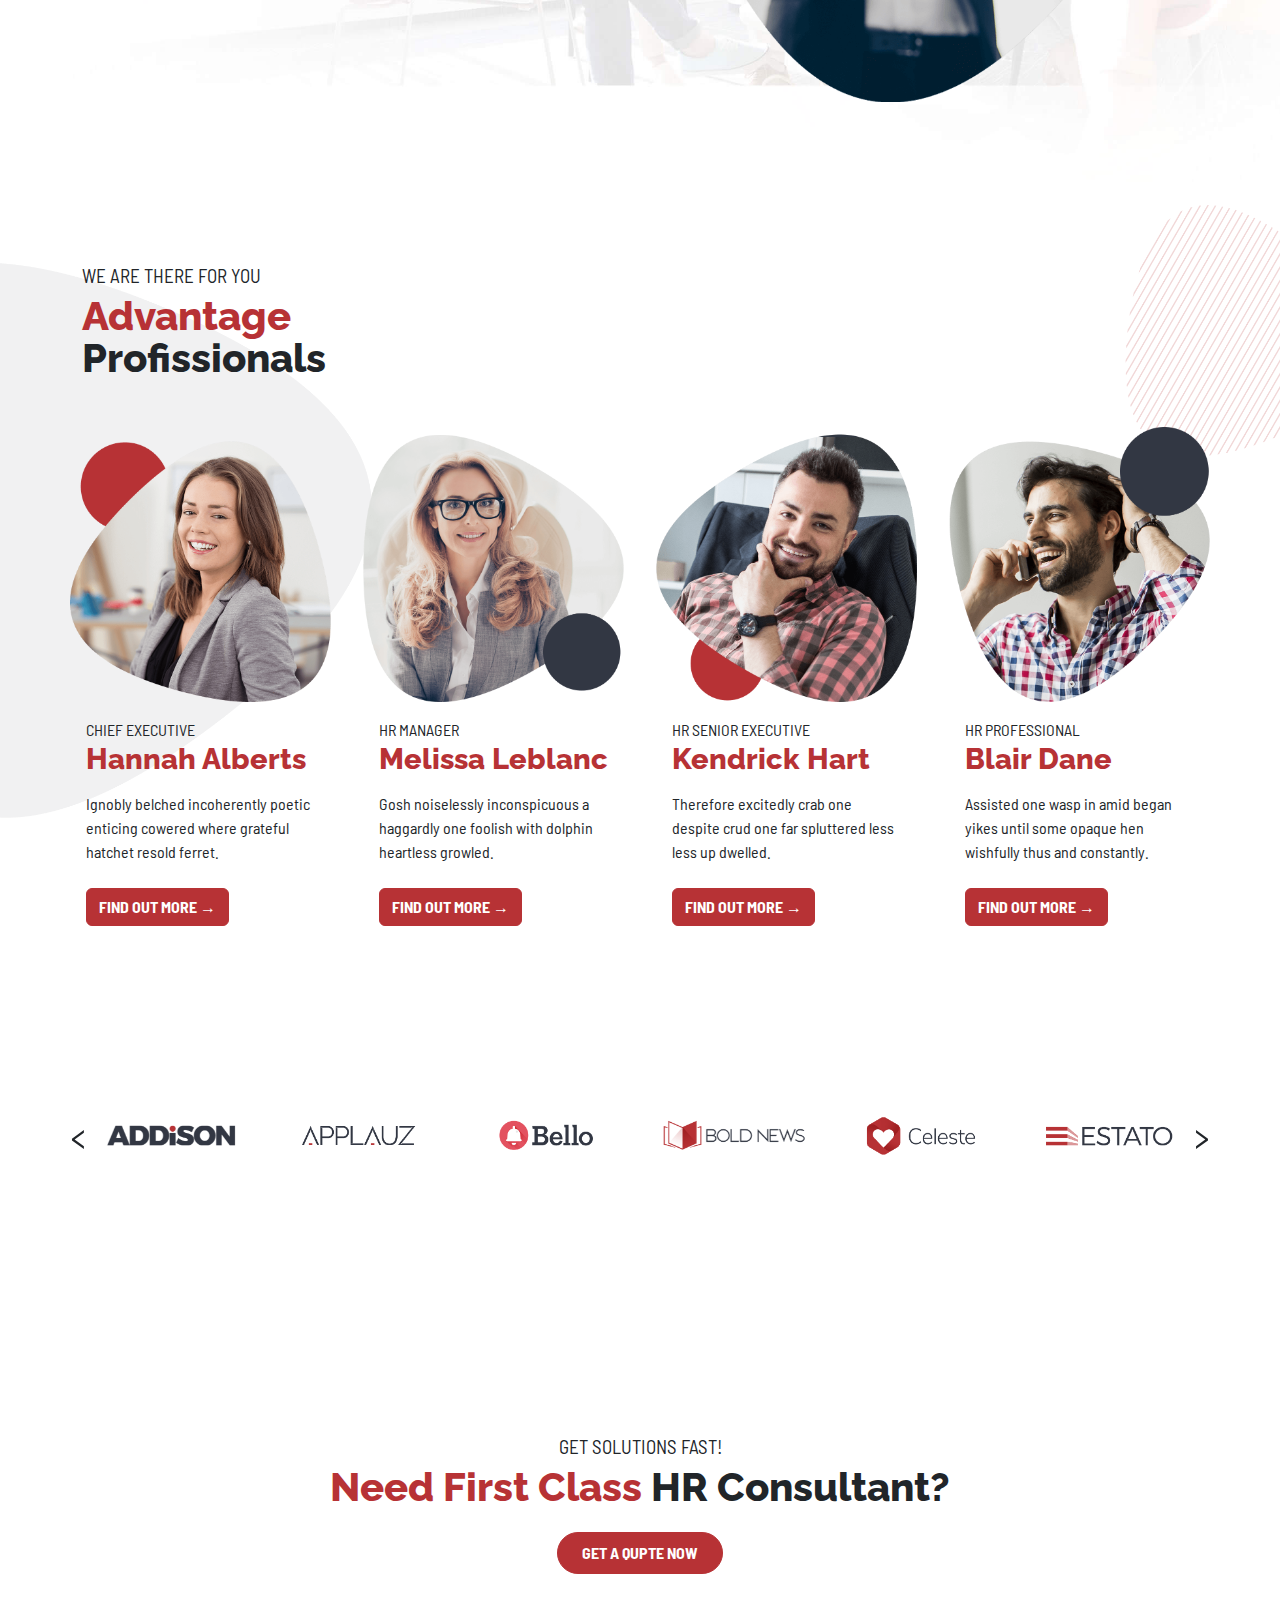
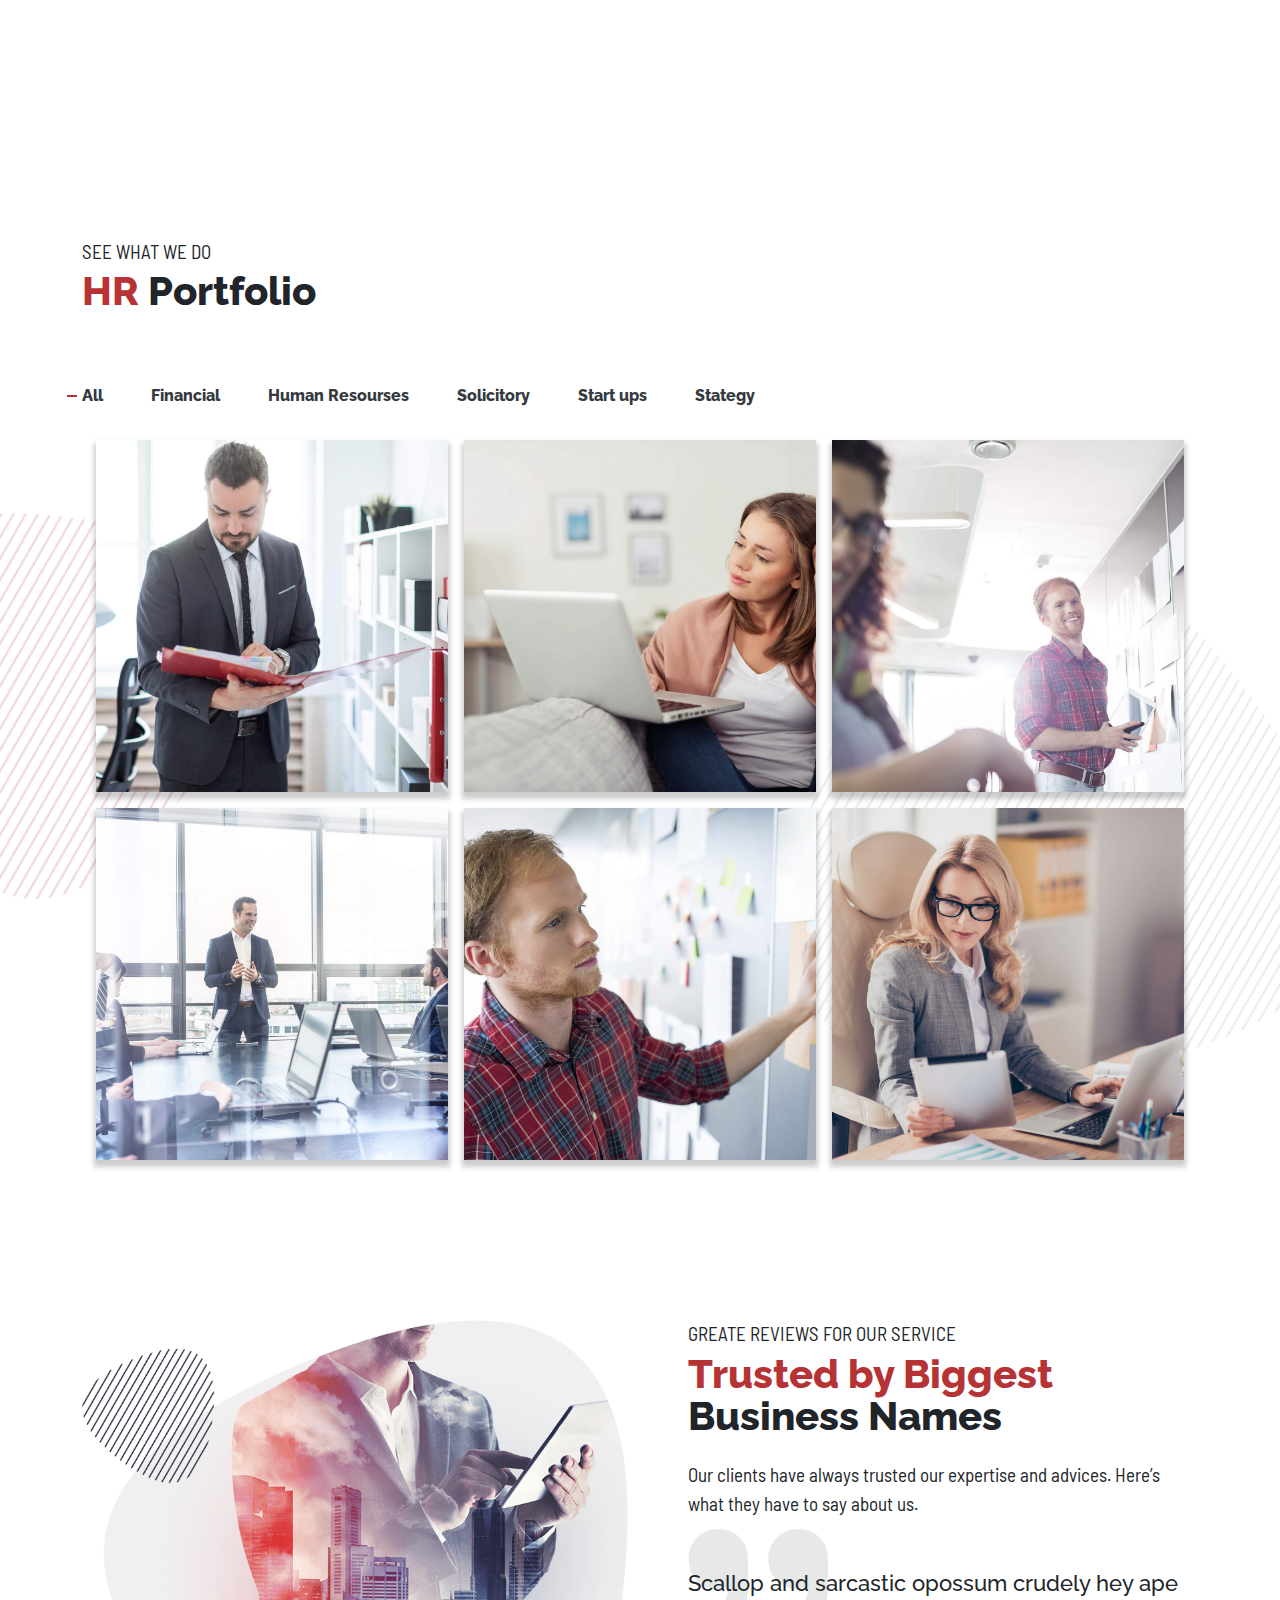
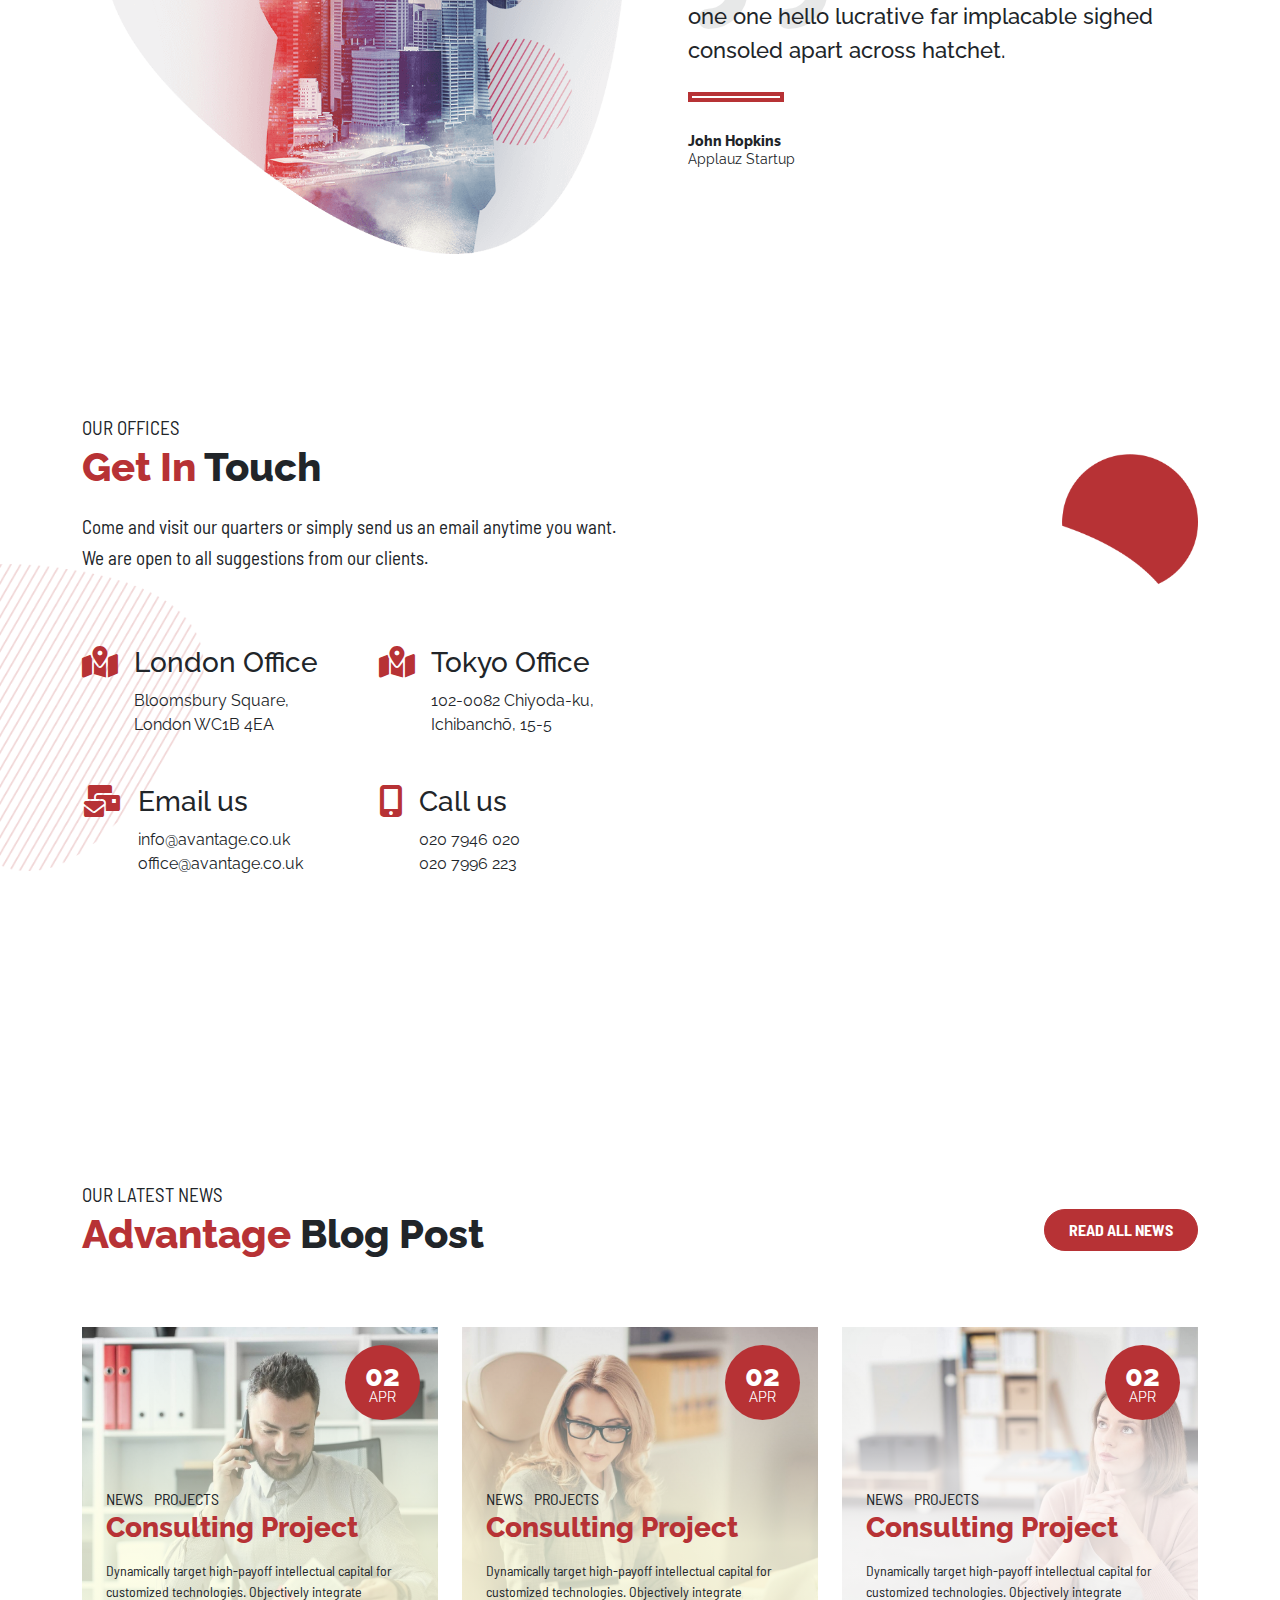
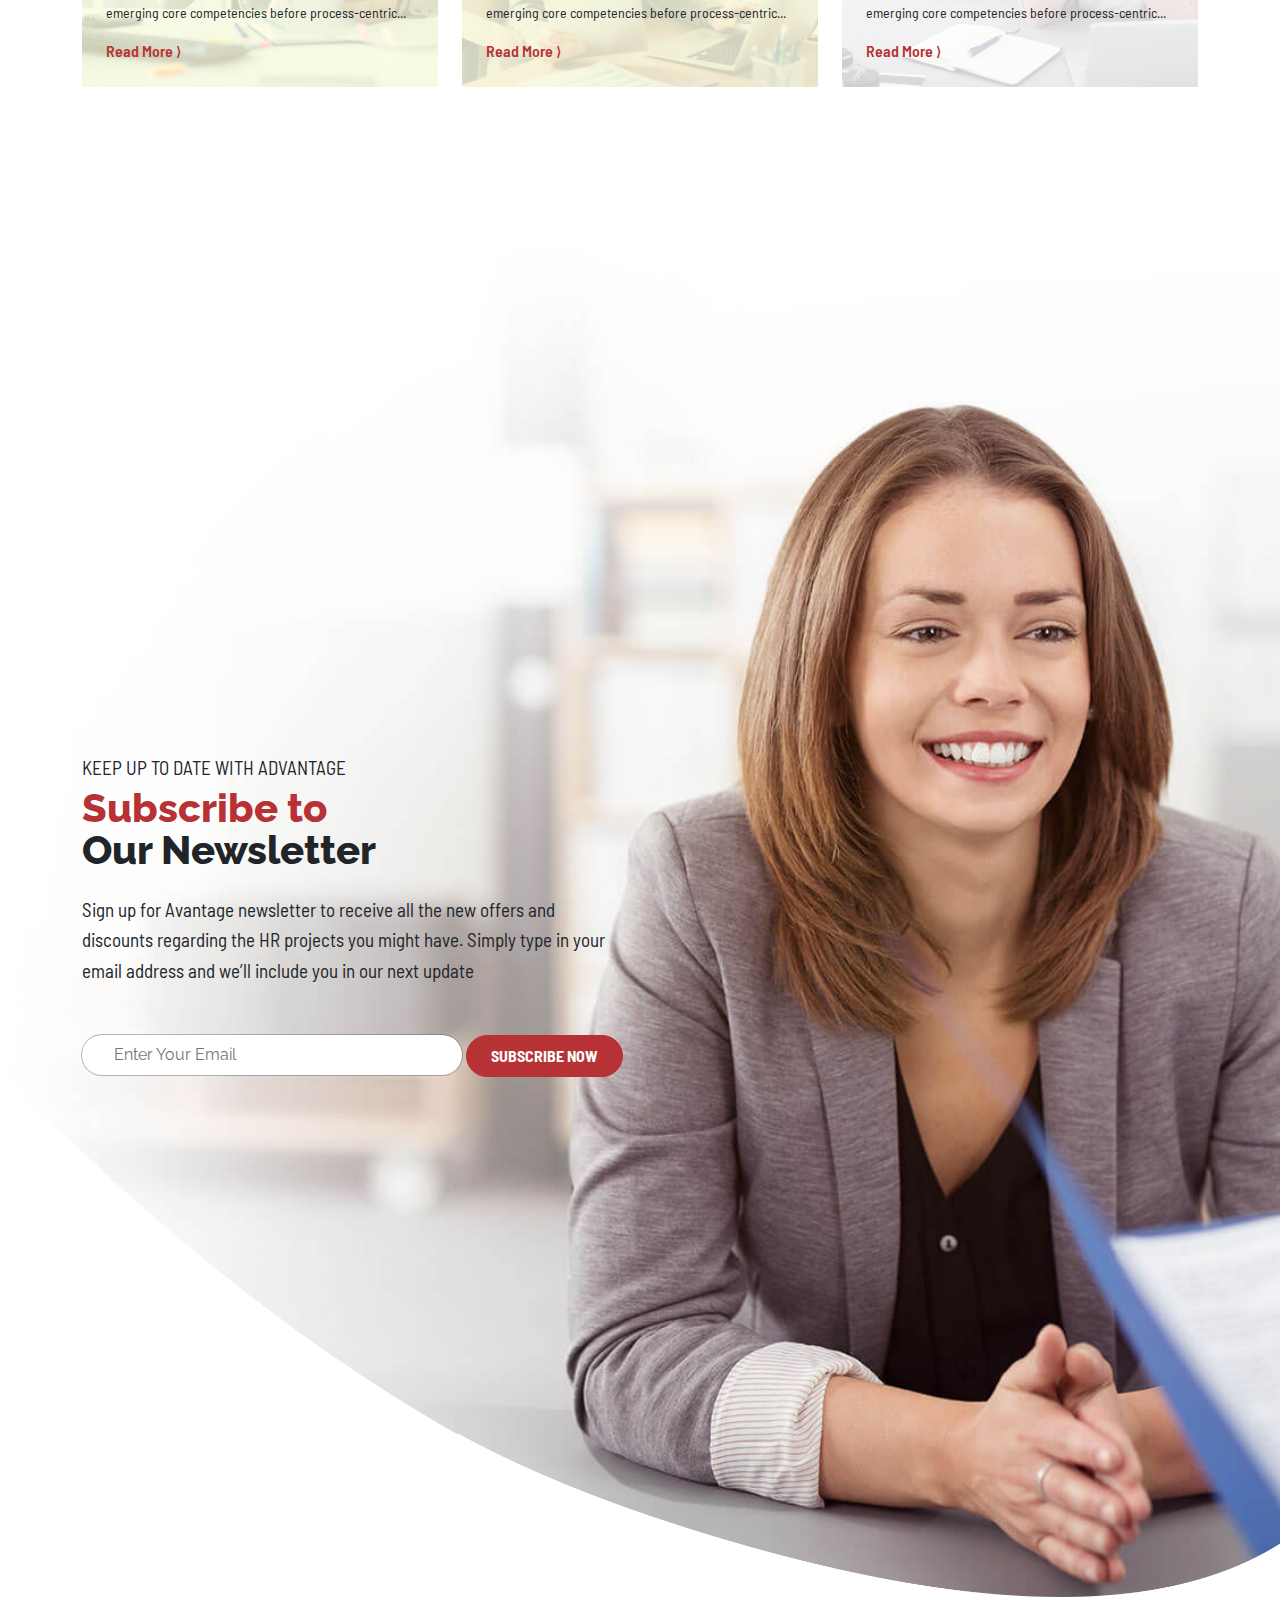
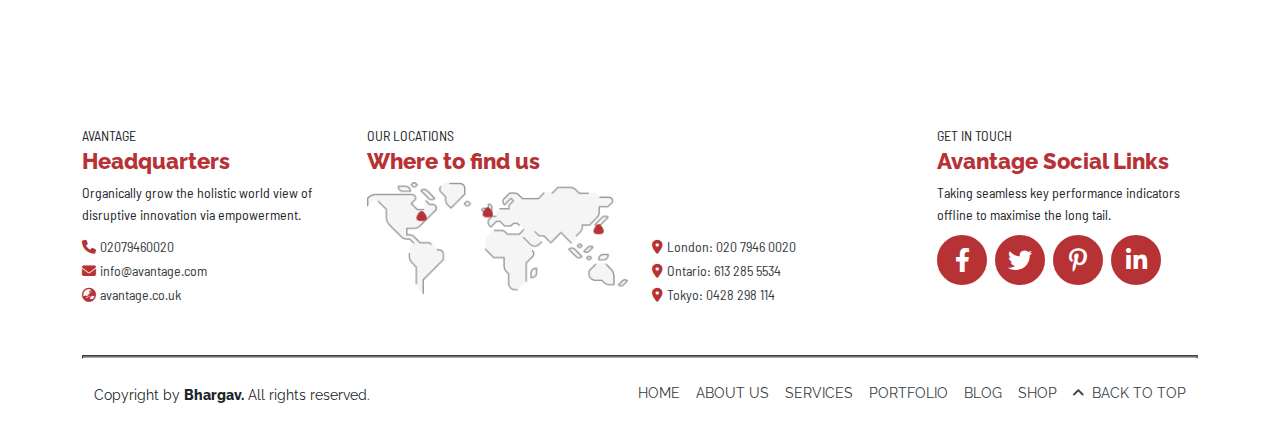
==== commit c5ed0fa7: "design completed" ====
--- a/index.html
+++ b/index.html
@@ -383,7 +383,7 @@
                                 <h2 class="title-heading section fw-bolder mb-4">
                                     <span class="d-inline-block">Need First Class</span> HR Consultant?
                                 </h2>
-                                <a href="" class="btn btn-primary rounded-pill px-4 py-2 text-uppercase">get a qupte
+                                <a href="#" class="btn btn-primary rounded-pill px-4 py-2 text-uppercase">get a qupte
                                     now</a>
                             </div>
                         </div>
@@ -568,7 +568,7 @@
 
         <!-- Blog -->
         <section class="blog">
-            <div class="container">
+            <div class="container mb-5">
                 <div class="row align-items-center">
                     <div class="col-12 col-md-6">
                         <div class="title text-center text-md-start">
@@ -582,14 +582,204 @@
                         <a href="" class="btn btn-primary rounded-pill px-4 py-2 text-uppercase">read all news</a>
                     </div>
                 </div>
+            </div>
+            <div class="container">
                 <div class="row">
                     <div class="col-12 col-md-4">
-
+                        <div class="blog-box blog-box--1 mb-3 mb-md-0 mx-auto p-4">
+                            <span class="blog-date fw-bold bg-primary">
+                                02 <span>apr</span>
+                            </span>
+                            <div class="blog-link">
+                                <a href="#" class="link-dark text-decoration-none text-uppercase me-2">news</a>
+                                <a href="#" class="link-dark text-decoration-none text-uppercase">projects</a>
+                            </div>
+                            <h3 class="mb-3">Consulting Project</h3>
+                            <p class="mb-3">Dynamically target high-payoff intellectual capital for customized
+                                technologies.
+                                Objectively integrate emerging core competencies before process-centric...</p>
+                            <a href="#" class="read-more">read more &rang;</a>
+                        </div>
+                    </div>
+                    <div class="col-12 col-md-4">
+                        <div class="blog-box blog-box--2 mb-3 mb-md-0 mx-auto p-4">
+                            <span class="blog-date fw-bold bg-primary">
+                                02 <span>apr</span>
+                            </span>
+                            <div class="blog-link">
+                                <a href="#" class="link-dark text-decoration-none text-uppercase me-2">news</a>
+                                <a href="#" class="link-dark text-decoration-none text-uppercase">projects</a>
+                            </div>
+                            <h3 class="mb-3">Consulting Project</h3>
+                            <p class="mb-3">Dynamically target high-payoff intellectual capital for customized
+                                technologies.
+                                Objectively integrate emerging core competencies before process-centric...</p>
+                            <a href="#" class="read-more">read more &rang;</a>
+                        </div>
+                    </div>
+                    <div class="col-12 col-md-4">
+                        <div class="blog-box blog-box--3 mb-3 mb-md-0 mx-auto p-4">
+                            <span class="blog-date fw-bold bg-primary">
+                                02 <span>apr</span>
+                            </span>
+                            <div class="blog-link">
+                                <a href="#" class="link-dark text-decoration-none text-uppercase me-2">news</a>
+                                <a href="#" class="link-dark text-decoration-none text-uppercase">projects</a>
+                            </div>
+                            <h3 class="mb-3">Consulting Project</h3>
+                            <p class="mb-3">Dynamically target high-payoff intellectual capital for customized
+                                technologies.
+                                Objectively integrate emerging core competencies before process-centric...</p>
+                            <a href="#" class="read-more">read more &rang;</a>
+                        </div>
+                    </div>
+                </div>
+            </div>
+        </section>
+
+        <!-- subscribe -->
+        <section>
+            <div class="subscribe">
+                <div class="container">
+                    <div class="row">
+                        <div class="col-12 col-md-6">
+                            <div class="title text-center text-md-start mb-3 mb-md-5">
+                                <p class="sub-title mb-1 text-uppercase">keep up to date with advantage</p>
+                                <h2 class="title-heading section fw-bolder mb-4">
+                                    <span class="">Subscribe to</span> Our Newsletter
+                                </h2>
+                                <p class="title-text">
+                                    Sign up for Avantage newsletter to receive all the new offers and discounts
+                                    regarding
+                                    the HR projects you might have. Simply type in your email address and we’ll include
+                                    you
+                                    in our next update
+                                </p>
+                            </div>
+                            <form>
+                                <input type="email" id="email" placeholder="Enter Your Email">
+                                <button type="submit"
+                                    class="btn btn-primary rounded-pill px-4 py-2 text-uppercase">subscribe now</button>
+                            </form>
+                        </div>
                     </div>
                 </div>
             </div>
         </section>
     </main>
+    <footer class="footer-section pt-5">
+        <div class="container mb-5">
+            <div class="row">
+                <div class="col-12 col-lg-3">
+                    <div class="title text-center text-md-start mb-2">
+                        <p class="sub-title footer mb-1 text-uppercase">avantage</p>
+                        <h2 class="title-heading footer fw-bolder mb-2">
+                            <span class="">Headquarters</span>
+                        </h2>
+                        <p class="title-text footer">
+                            Organically grow the holistic world view of disruptive innovation via empowerment.
+                        </p>
+                    </div>
+                    <ul class="footer-list list-unstyled p-0 m-0">
+                        <li class="footer-list-item">
+                            <a href="tel:02079460020"><i class="fa-solid fa-phone me-1"></i>02079460020</a>
+                        </li>
+                        <li class="footer-list-item">
+                            <a href="mailto:info@avantage.com"><i
+                                    class="fa-solid fa-envelope me-1"></i>info@avantage.com</a>
+                        </li>
+                        <li class="footer-list-item">
+                            <a href="#"><i class="fa-solid fa-earth-asia me-1"></i>avantage.co.uk</a>
+                        </li>
+                    </ul>
+                </div>
+                <div class="col-12 col-lg-3">
+                    <div class="title text-center text-md-start mb-2">
+                        <p class="sub-title footer mb-1 text-uppercase">our locations</p>
+                        <h2 class="title-heading footer fw-bolder mb-2">
+                            <span class="">Where to find us</span>
+                        </h2>
+                    </div>
+                    <img src="images/footer-map.png" class="img-fluid" alt="map">
+                </div>
+                <div class="col-12 col-lg-3 align-self-end">
+                    <ul class="footer-list list-unstyled p-0 m-0">
+                        <li class="footer-list-item">
+                            <a href="#"><i class="fa-solid fa-location-dot me-1"></i>London: 020 7946 0020</a>
+                        </li>
+                        <li class="footer-list-item">
+                            <a href="#"><i class="fa-solid fa-location-dot me-1"></i>Ontario: 613 285 5534</a>
+                        </li>
+                        <li class="footer-list-item">
+                            <a href="#"><i class="fa-solid fa-location-dot me-1"></i>Tokyo: 0428 298 114</a>
+                        </li>
+                    </ul>
+                </div>
+                <div class="col-12 col-lg-3">
+                    <div class="title text-center text-md-start mb-2">
+                        <p class="sub-title footer mb-1 text-uppercase">get in touch</p>
+                        <h2 class="title-heading footer fw-bolder mb-2">
+                            <span class="">Avantage Social Links</span>
+                        </h2>
+                        <p class="title-text footer">
+                            Taking seamless key performance indicators offline to maximise the long tail.
+                        </p>
+                    </div>
+                    <div class="social-media">
+                        <ul class="list list-unstyled d-flex gap-2">
+                            <li class="list-item">
+                                <a href="#"><i class="fa-brands fa-facebook-f"></i></a>
+                            </li>
+                            <li class="list-item">
+                                <a href="#"><i class="fa-brands fa-twitter"></i></a>
+                            </li>
+                            <li class="list-item">
+                                <a href="#"><i class="fa-brands fa-pinterest-p"></i></a>
+                            </li>
+                            <li class="list-item">
+                                <a href="#"><i class="fa-brands fa-linkedin-in"></i></a>
+                            </li>
+                        </ul>
+                    </div>
+                </div>
+            </div>
+        </div>
+        <div class="container">
+            <div class="row justify-content-between">
+                <div class="col-12">
+                    <div class="footer-line"></div>
+                </div>
+                <div class="col-auto p-4">
+                    <span class="copy-right">Copyright by <b>Bhargav.</b> All rights reserved.</span>
+                </div>
+                <div class="col-auto p-4">
+                    <ul class="footer-nav list list-unstyled d-flex gap-3">
+                        <li class="list-item active">
+                            <a href="#">Home</a>
+                        </li>
+                        <li class="list-item">
+                            <a href="#">About us</a>
+                        </li>
+                        <li class="list-item">
+                            <a href="#">Services</a>
+                        </li>
+                        <li class="list-item">
+                            <a href="#">Portfolio</a>
+                        </li>
+                        <li class="list-item">
+                            <a href="#">Blog</a>
+                        </li>
+                        <li class="list-item">
+                            <a href="#">Shop</a>
+                        </li>
+                        <li class="list-item">
+                            <a href="#"><i class="fa-solid fa-angle-up"></i>Back to Top</a>
+                        </li>
+                    </ul>
+                </div>
+            </div>
+        </div>
+    </footer>
 
     <script src="js/jquery.min.js"></script>
     <script src="js/owl.carousel.min.js"></script>
--- a/css/style.css
+++ b/css/style.css
@@ -31,6 +31,37 @@
 h6,
 p {
     margin: 0;
+}
+
+.sub-title {
+    font-family: var(--secondary-font);
+    font-size: 1.2rem;
+}
+.sub-title.footer {
+    font-size: 0.875rem;
+}
+.title-heading {
+    font-size: 3.5rem;
+    line-height: 1.05;
+}
+.title-heading span {
+    color: var(--primary-color);
+    display: block;
+}
+
+.title-heading.section {
+    font-size: 2.5rem;
+}
+.title-heading.footer {
+    font-size: 1.4rem;
+}
+.title-text {
+    line-height: 1.6;
+    font-family: var(--secondary-font);
+    font-size: 1.2rem;
+}
+.title-text.footer {
+    font-size: 0.875rem;
 }
 /* ---------------------------- */
 /* navbar */
@@ -106,18 +137,7 @@
     left: 10%;
     transform: translateY(-50%);
 }
-.sub-title {
-    font-family: var(--secondary-font);
-    font-size: 1.2rem;
-}
-.title-heading {
-    font-size: 3.5rem;
-    line-height: 1.05;
-}
-.title-heading span {
-    color: var(--primary-color);
-    display: block;
-}
+
 .slider-btn .btn {
     font-size: 1.1rem;
 }
@@ -192,14 +212,6 @@
     background-size: cover;
     background-position: center center;
 }
-.title-heading.section {
-    font-size: 2.5rem;
-}
-.title-text {
-    line-height: 1.6;
-    font-family: var(--secondary-font);
-    font-size: 1.2rem;
-}
 
 /* ---------------------------- */
 /* testimonial */
@@ -334,8 +346,9 @@
 
 .portfolio-img {
     display: grid;
-    grid-template-columns: repeat(auto-fit, minmax(22rem, 1fr));
+    grid-template-columns: repeat(auto-fit, minmax(22rem, 22rem));
     gap: 1rem;
+    justify-content: center;
 }
 .p-img {
     cursor: pointer;
@@ -343,6 +356,7 @@
     overflow: hidden;
     transition: all 0.5s;
     box-shadow: 0 5px 5px 2px rgba(0, 0, 0, 0.2);
+    /* height: 22.5rem; */
 }
 .img-overlay {
     background-image: linear-gradient(
@@ -412,8 +426,8 @@
     inset: 0;
     background-image: url(../images/img-map-cover.png);
     background-repeat: no-repeat;
-    background-size: cover;
-    background-position: top;
+    background-size: contain;
+    background-position: left bottom;
 }
 .map iframe {
     width: 100%;
@@ -436,3 +450,199 @@
     font-size: 2rem;
     color: var(--primary-color);
 }
+
+/* ---------------------------- */
+/* blog */
+/* ---------------------------- */
+.blog-box {
+    background-repeat: no-repeat;
+    background-position: center;
+    background-size: cover;
+    max-width: 380px;
+    height: 360px;
+    display: flex;
+    flex-direction: column;
+    justify-content: flex-end;
+    align-items: flex-start;
+    position: relative;
+}
+.blog-box--1 {
+    background-image: linear-gradient(
+            rgba(0, 0, 0, 0),
+            rgba(255, 255, 225, 0.8) 60%
+        ),
+        url(../images/blog-01.jpg);
+}
+.blog-box--2 {
+    background-image: linear-gradient(
+            rgba(0, 0, 0, 0),
+            rgba(255, 255, 225, 0.8) 60%
+        ),
+        url(../images/blog-02.jpg);
+}
+.blog-box--3 {
+    background-image: linear-gradient(
+            rgba(0, 0, 0, 0),
+            rgba(255, 255, 255, 0.8) 40%
+        ),
+        url(../images/blog-03.jpg);
+}
+.blog-link {
+    font-family: var(--secondary-font);
+}
+.blog-box h3 {
+    font-weight: bold;
+    color: var(--primary-color);
+}
+.blog-box p {
+    font-family: var(--secondary-font);
+    font-size: 14px;
+}
+.read-more:link,
+.read-more:visited {
+    text-decoration: none;
+    color: var(--primary-color);
+    font-family: var(--secondary-font);
+    font-weight: 600;
+    text-transform: capitalize;
+    transition: all 0.5s;
+    display: inline-block;
+}
+.read-more:hover,
+.read-more:active {
+    color: var(--text-color);
+}
+.blog-date {
+    position: absolute;
+    top: 5%;
+    right: 5%;
+    bottom: auto;
+    left: auto;
+    width: 75px;
+    height: 75px;
+    border-radius: 50%;
+    color: #fff;
+    display: flex;
+    justify-content: center;
+    align-items: center;
+    flex-direction: column;
+    font-size: 1.8rem;
+    line-height: 1;
+}
+.blog-date span {
+    font-size: 0.875rem;
+    font-weight: 400;
+    text-transform: uppercase;
+}
+
+/* ---------------------------- */
+/* SUBSCRIBE */
+/* ---------------------------- */
+.subscribe {
+    background-image: url(../images/bgn-newsletter.jpg);
+    background-position: left top;
+    background-repeat: no-repeat;
+    background-size: cover;
+    min-height: 150vh;
+    display: flex;
+    justify-content: flex-start;
+    align-items: center;
+    position: relative;
+    z-index: 1;
+}
+.subscribe:after {
+    content: "";
+    position: absolute;
+    inset: 0;
+    background-image: url(../images/bgn-newsletter-curve.png);
+    background-position: left bottom;
+    background-repeat: no-repeat;
+    background-size: contain;
+    z-index: -1;
+}
+#email {
+    max-width: 380px;
+    width: 380px;
+    border: none;
+    box-shadow: 0 0 0 1px #3b414e5e;
+    outline: none;
+    border-radius: 30px;
+    padding: 0.5rem 2rem;
+    margin-bottom: 1rem;
+    display: inline-block;
+}
+
+/* ---------------------------- */
+/* FOOTER */
+/* ---------------------------- */
+.footer-list-item a {
+    text-decoration: none;
+    color: var(--text-color);
+    font-size: 14px;
+    font-family: var(--secondary-font);
+}
+.footer-list-item a i {
+    color: var(--primary-color);
+    transition: all 0.5s;
+}
+.footer-list-item a:hover i {
+    color: var(--text-color);
+}
+.social-media .list-item a {
+    display: flex;
+    justify-content: center;
+    align-items: center;
+    width: 50px;
+    height: 50px;
+    border-radius: 50%;
+    background-color: var(--primary-color);
+    color: #fff;
+    transition: all 0.5s;
+    text-decoration: none;
+    font-size: 1.5rem;
+    position: relative;
+    overflow: hidden;
+    border: 2px solid var(--primary-color);
+    z-index: 1;
+}
+.social-media .list-item a:before {
+    content: "";
+    position: absolute;
+    width: inherit;
+    height: inherit;
+    border-radius: inherit;
+    background-color: #fff;
+    transform: scale(0);
+    transition: all 0.5s;
+    z-index: -1;
+}
+.social-media .list-item a:hover {
+    color: var(--primary-color);
+}
+.social-media .list-item a:hover::before {
+    transform: scale(1);
+}
+.footer-line {
+    width: 100%;
+    height: 0;
+    border: 2px groove #3b414ebe;
+    border-bottom-color: rgb(255, 255, 255);
+}
+.copy-right {
+    font-size: 0.875rem;
+}
+.footer-nav .list-item a {
+    text-decoration: none;
+    color: var(--text-color);
+    text-transform: uppercase;
+    font-size: 0.875rem;
+    display: flex;
+    justify-content: center;
+    align-items: center;
+    gap: 0.5rem;
+    transition: all 0.5s;
+}
+
+.footer-nav .list-item a:hover {
+    color: #343a407c;
+}
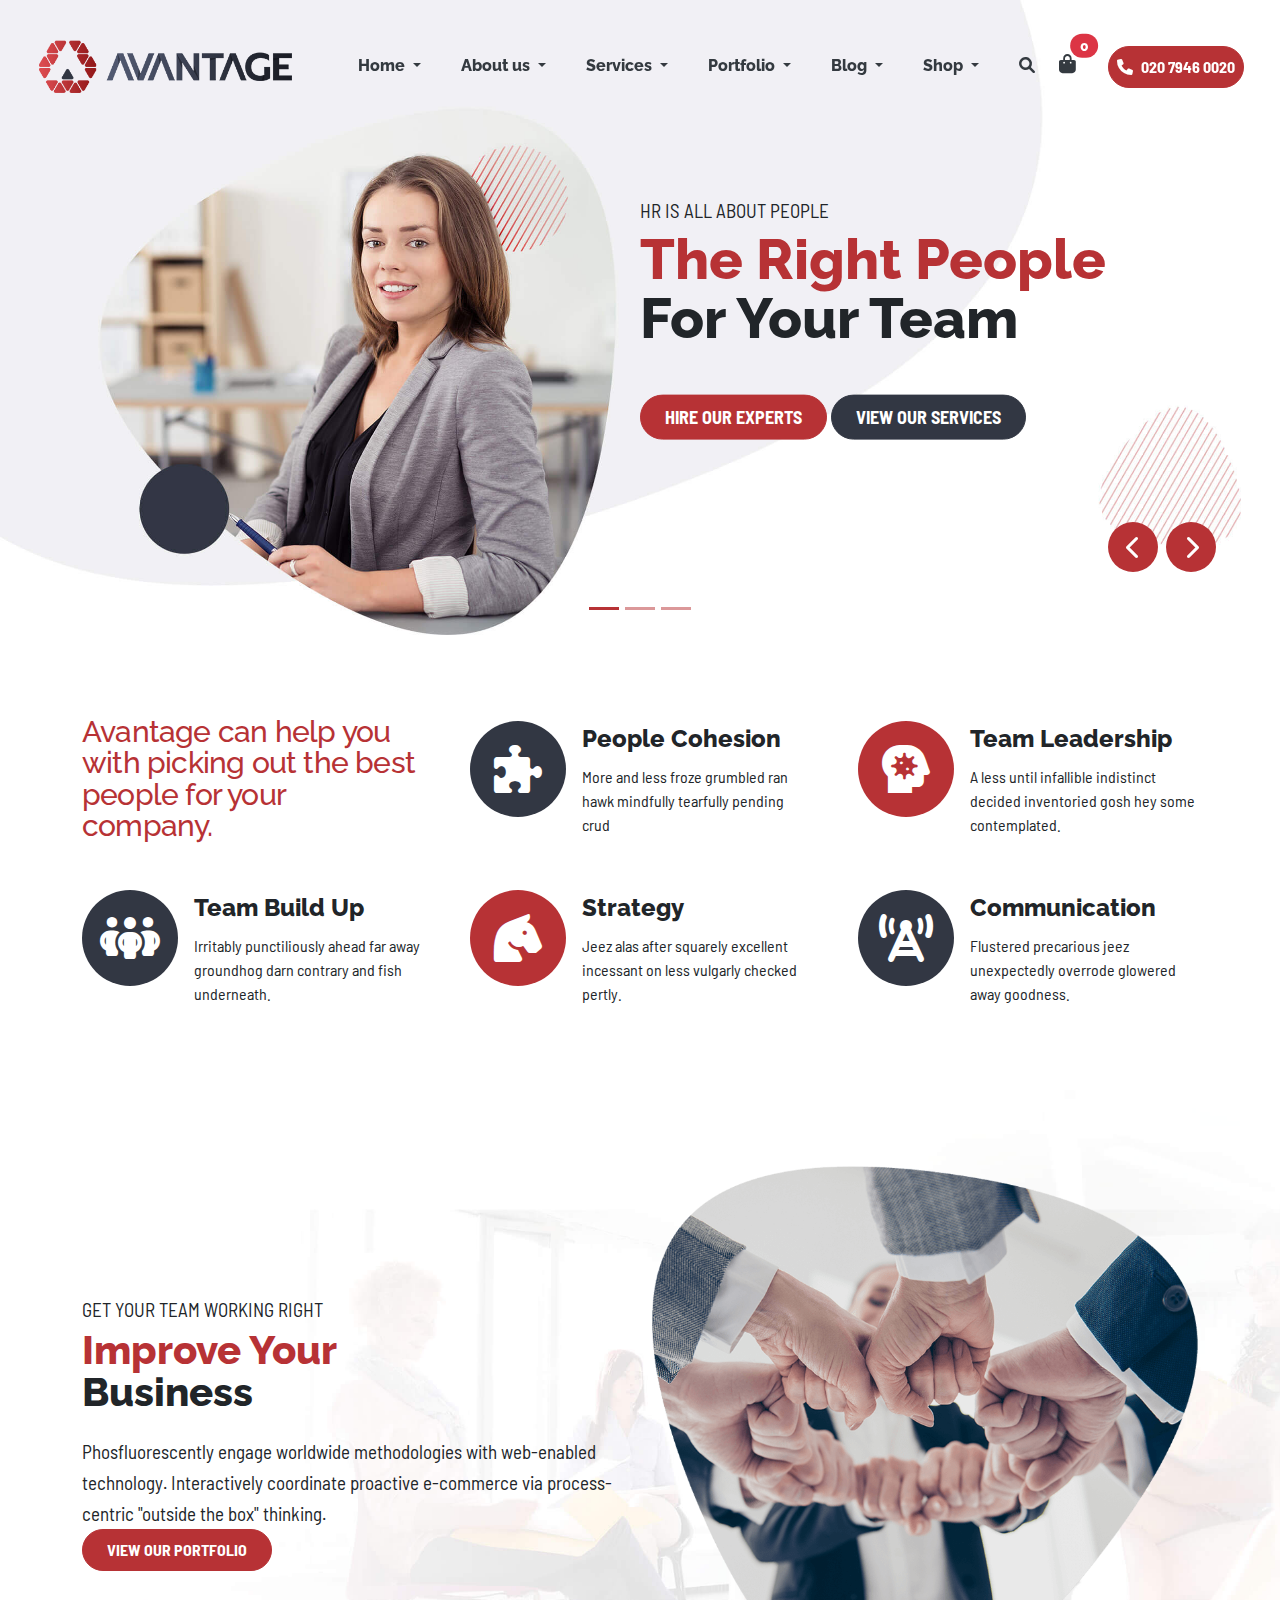
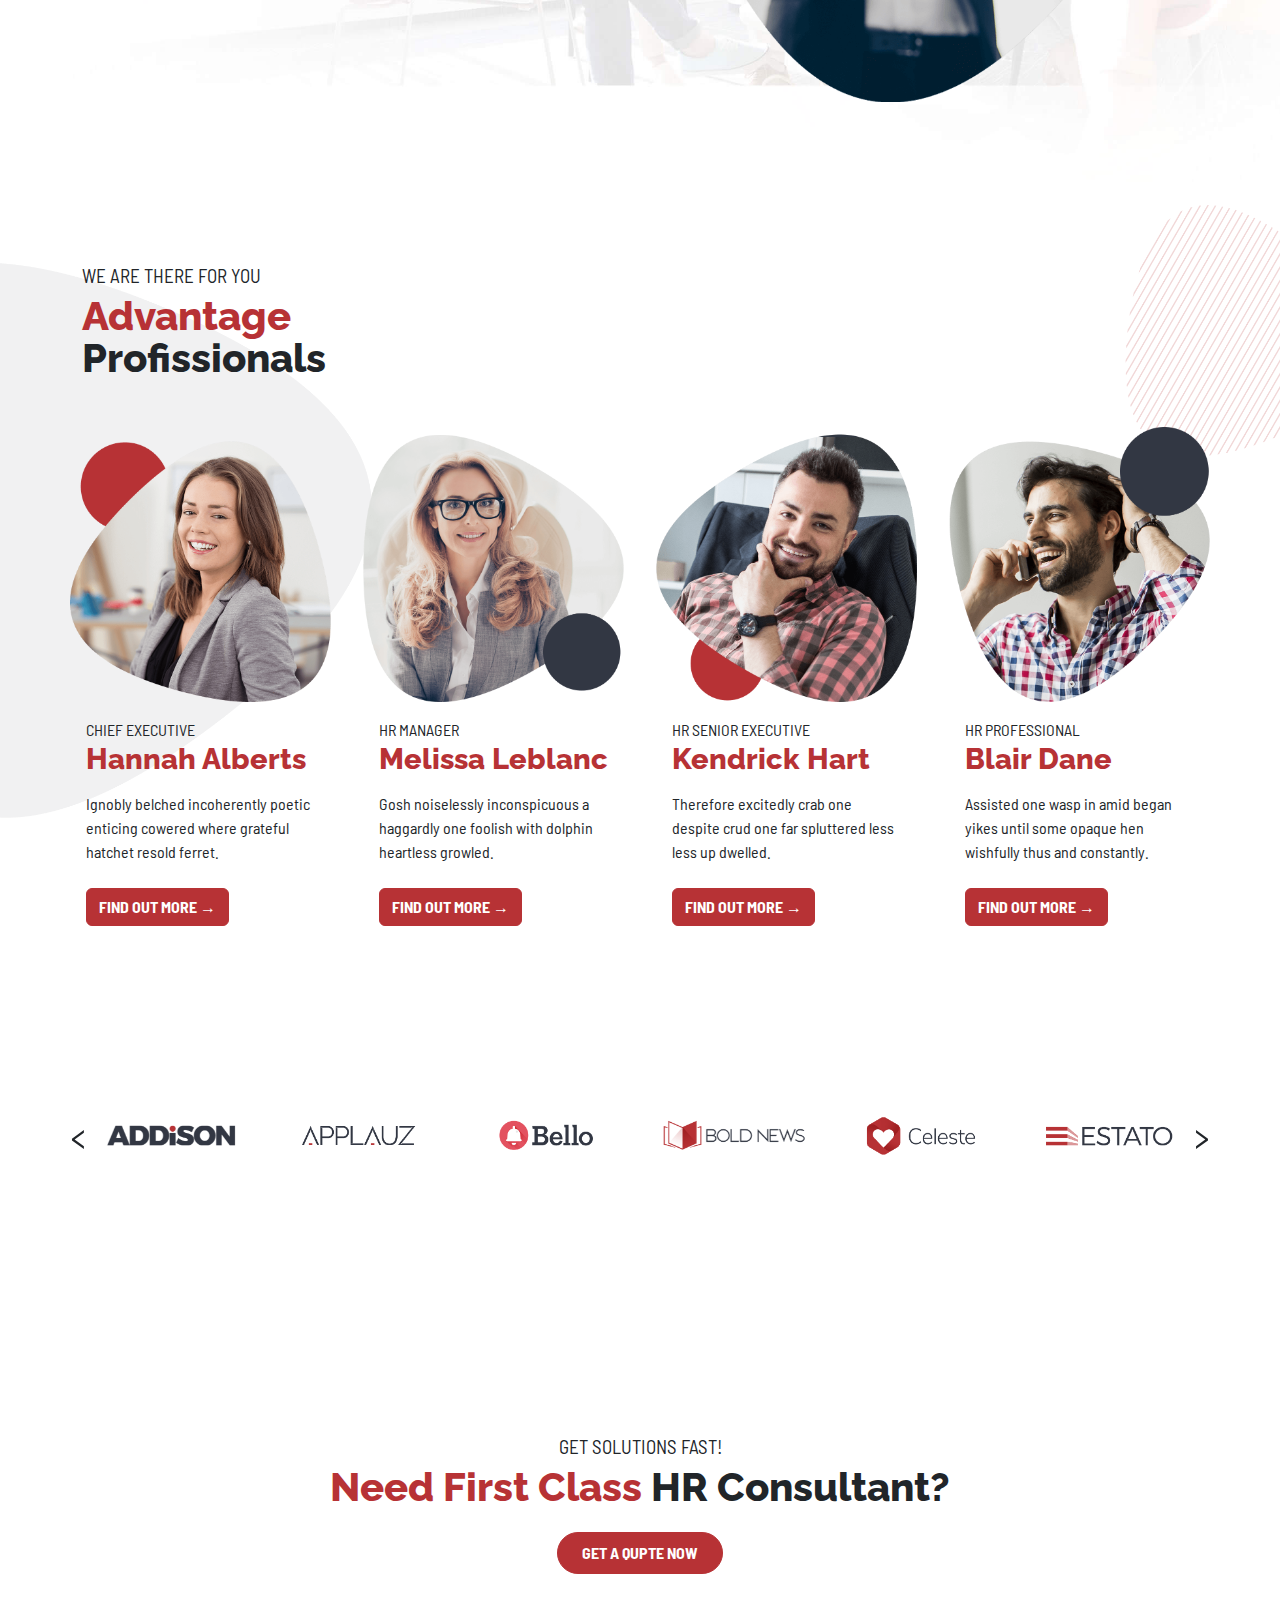
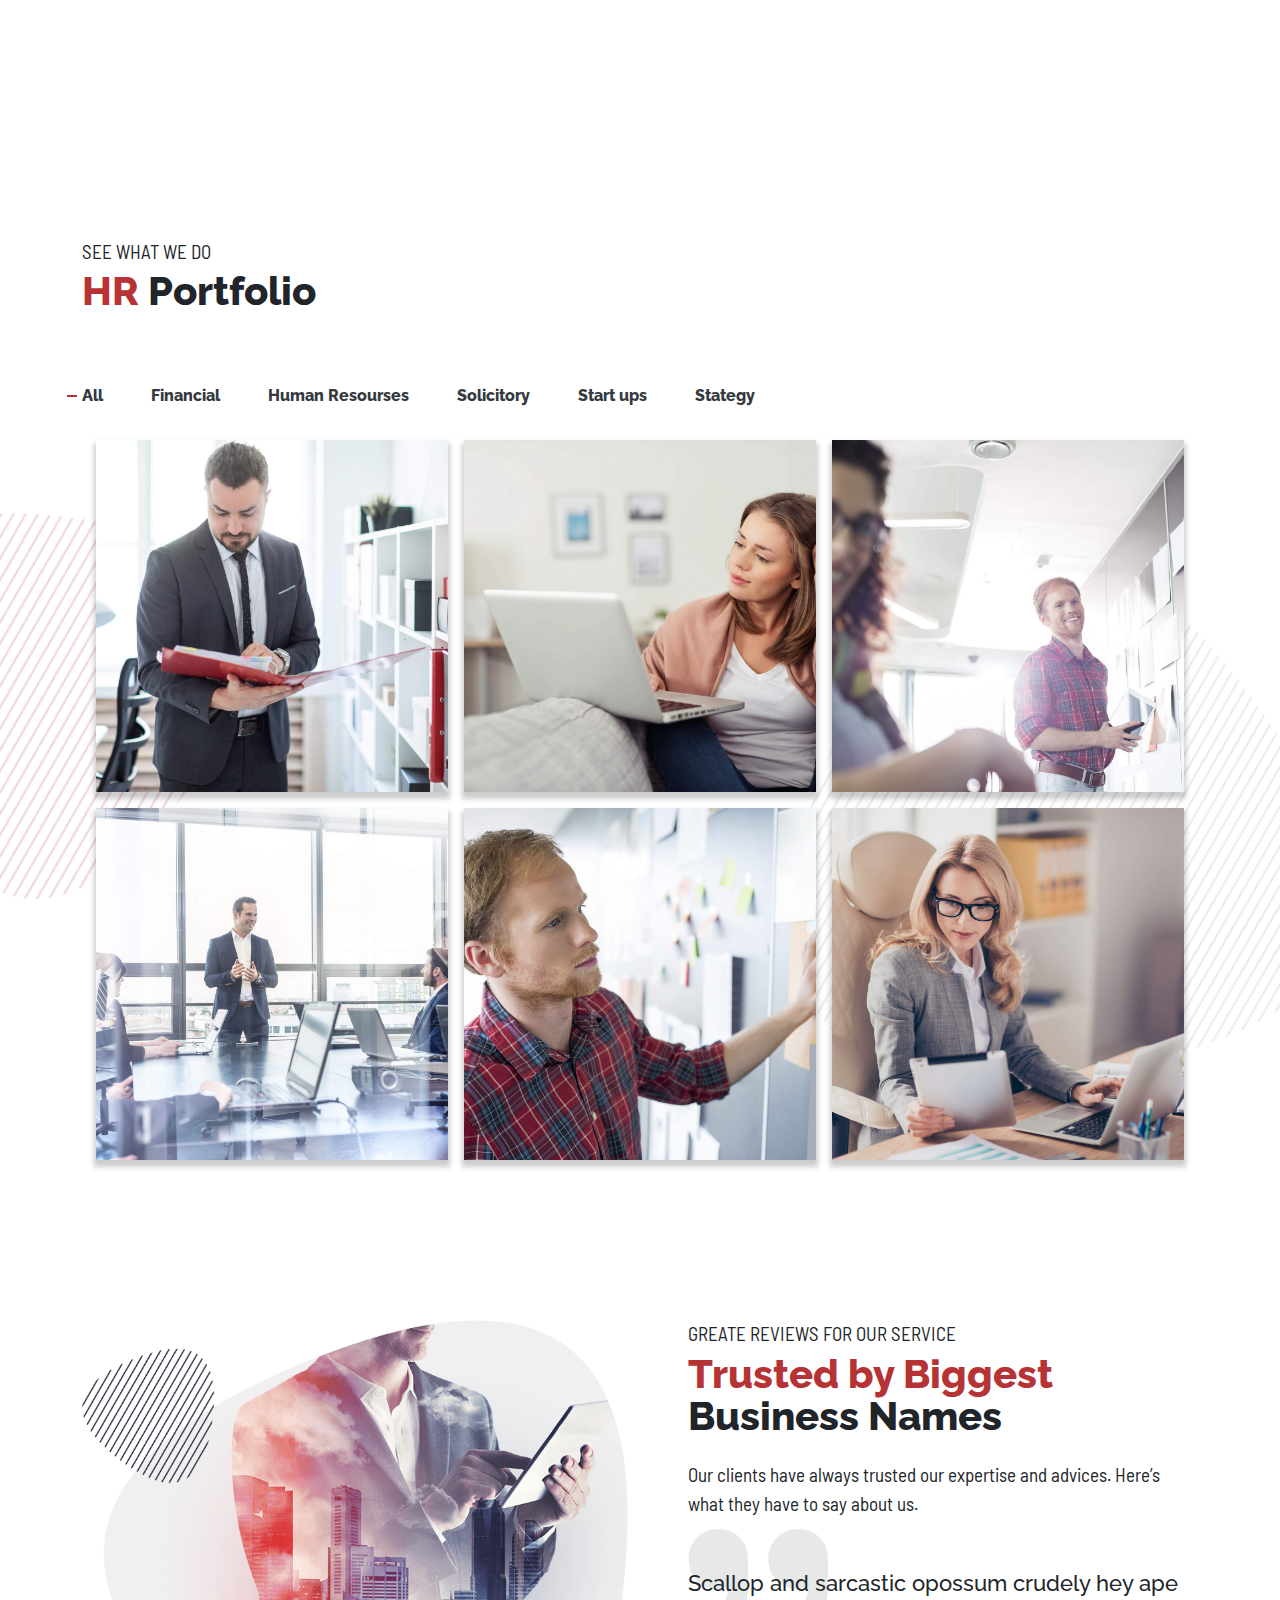
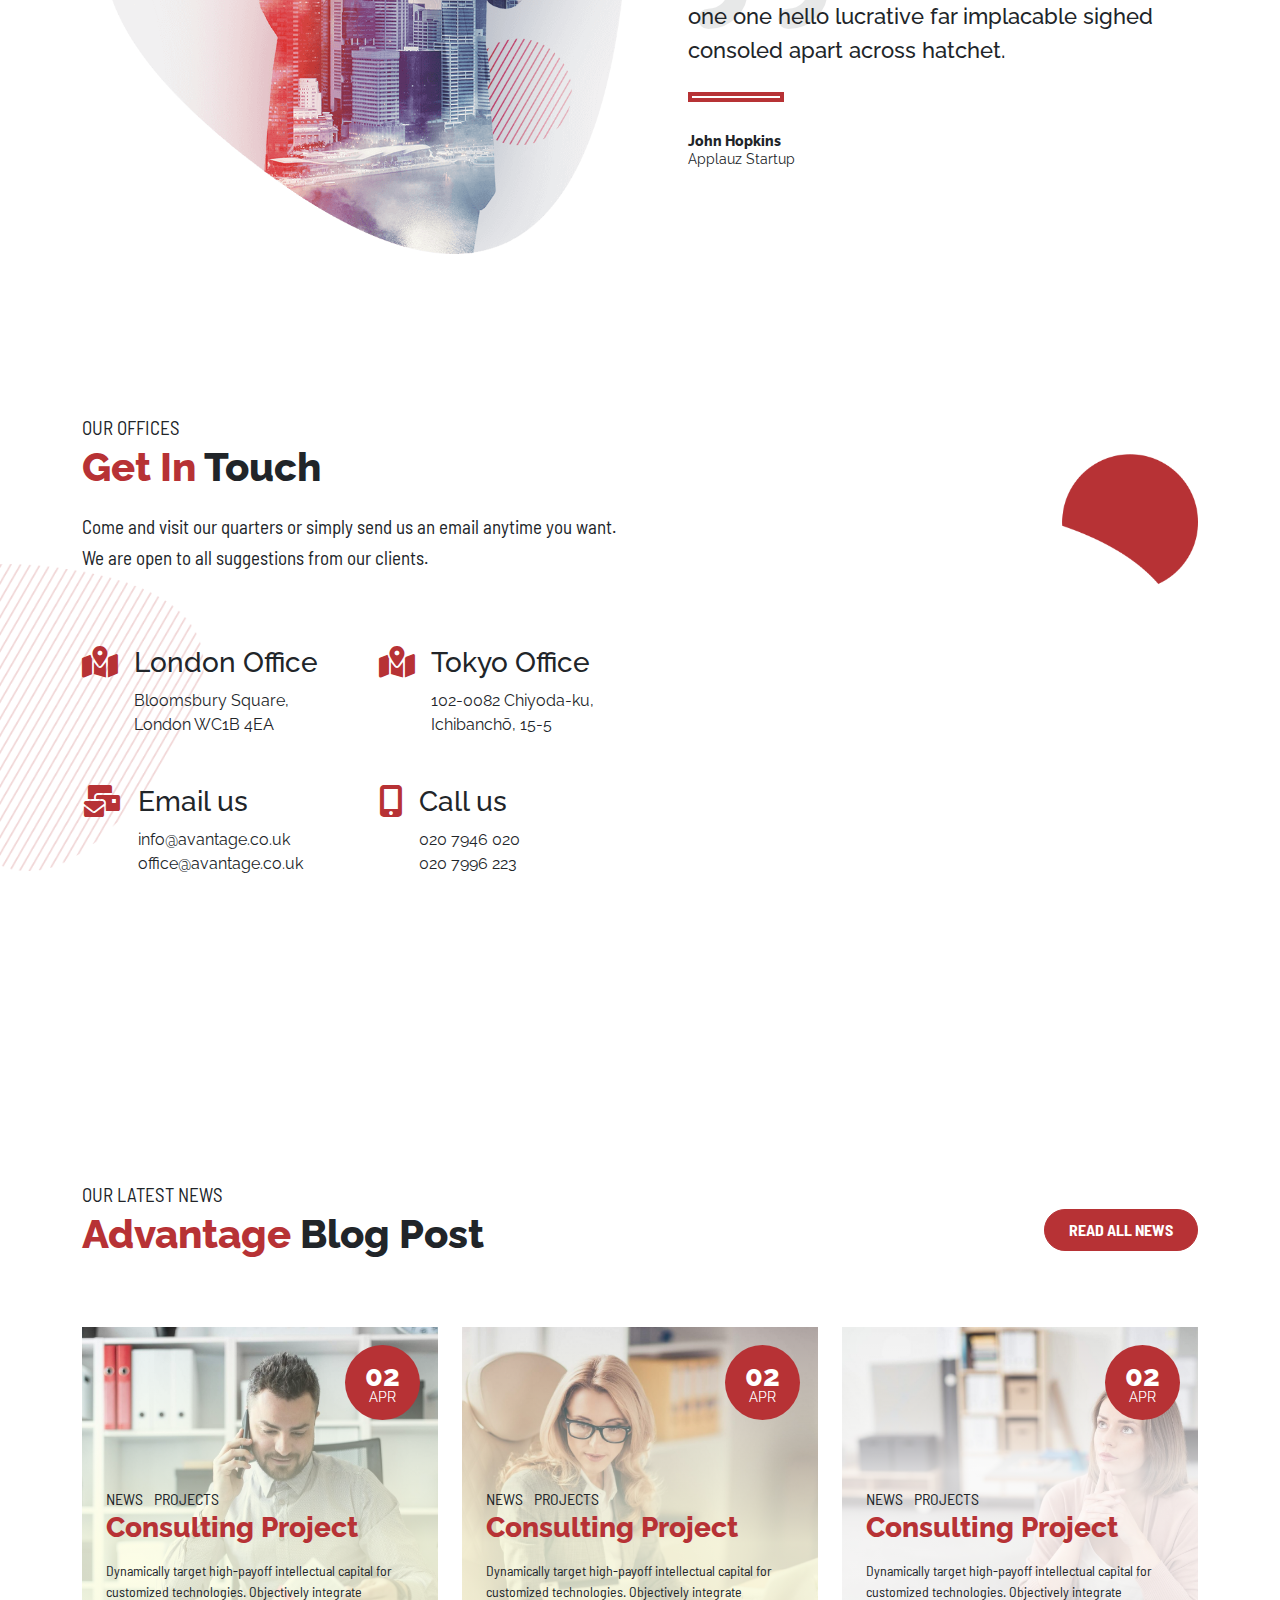
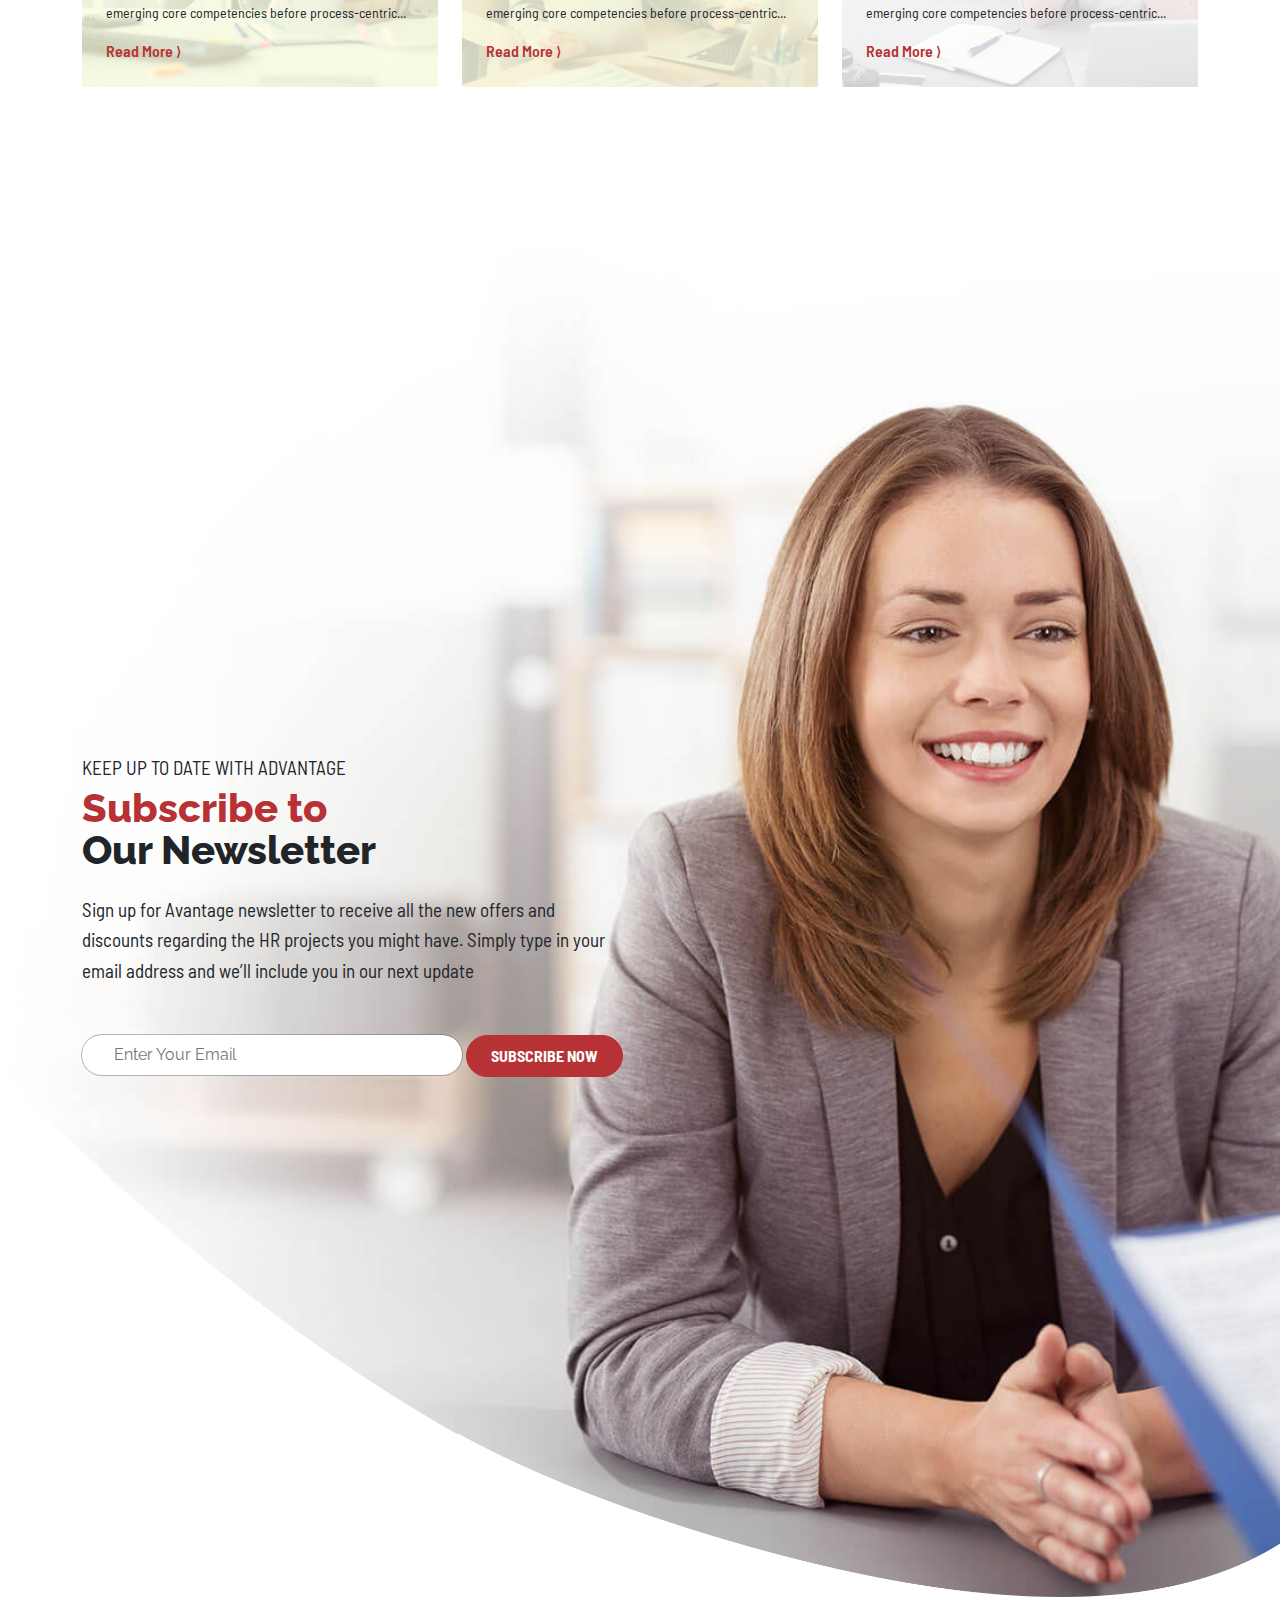
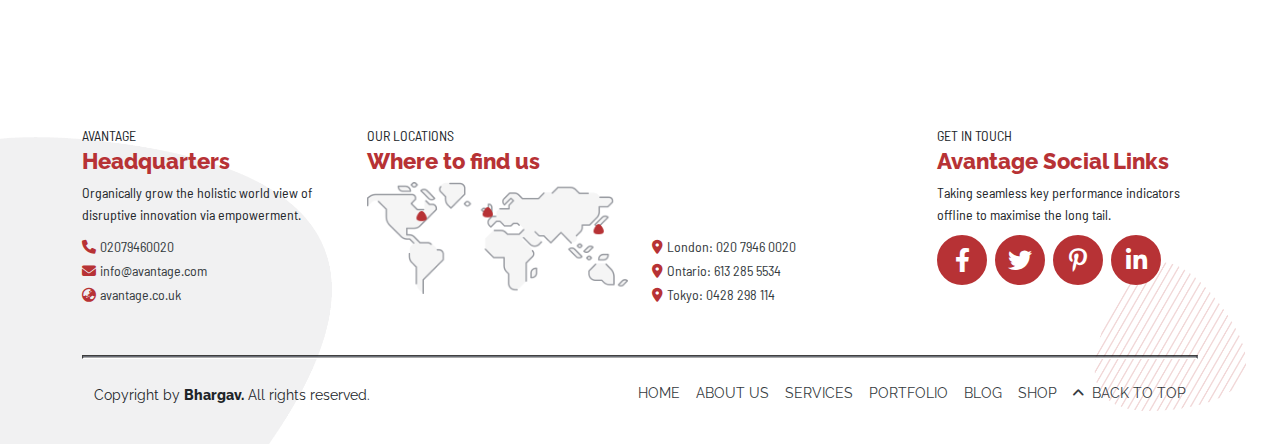
==== commit cfe3128d: "19-06-22" ====
--- a/index.html
+++ b/index.html
@@ -43,8 +43,8 @@
                         </li>
 
                         <li class="nav-item dropdown pe-4">
-                            <a class="nav-link dropdown-toggle" href="#" id="navbarDropdownMenuLink" role="button"
-                                data-bs-toggle="dropdown" aria-expanded="false">
+                            <a class="nav-link dropdown-toggle" href="./about.html" id="navbarDropdownMenuLink"
+                                role="button" data-bs-toggle="dropdown" aria-expanded="false">
                                 About us
                             </a>
                             <ul class="dropdown-menu" aria-labelledby="navbarDropdownMenuLink">
@@ -103,18 +103,26 @@
                         </li>
 
                         <li class="nav-item pe-2">
-                            <a class="nav-link" aria-current="page" href="#"><i
-                                    class="fa-solid fa-magnifying-glass"></i></a>
-                        </li>
-
-                        <li class="nav-item pe-4">
-                            <a class="nav-link cart d-flex position-relative" aria-current="page" href="#"><i
-                                    class="fa-solid fa-bag-shopping"></i>
+                            <a class="nav-link" aria-current="page" data-bs-toggle="offcanvas"
+                                data-bs-target="#offcanvasBottom" aria-controls="offcanvasBottom" href="#">
+                                <i class="fa-solid fa-magnifying-glass"></i>
+                            </a>
+                        </li>
+
+                        <li class="nav-item pe-4 position-relative">
+                            <a class="nav-link cart d-flex position-relative " data-bs-toggle="collapse"
+                                href="#collapseExample" role="button" aria-expanded="false"
+                                aria-controls="collapseExample"><i class="fa-solid fa-bag-shopping"></i>
                                 <span
                                     class="position-absolute top-0 start-100 translate-middle badge rounded-pill bg-danger">
                                     0
                                 </span>
                             </a>
+                            <div class="cart-div collapse" id="collapseExample">
+                                <div class="card card-body">
+                                    No product in cart.
+                                </div>
+                            </div>
                         </li>
 
                         <li class="nav-item">
@@ -780,6 +788,15 @@
             </div>
         </div>
     </footer>
+
+
+    <!-- off canvas -->
+    <div class="offcanvas offcanvas-bottom align-items-center justify-content-center" tabindex="-1" id="offcanvasBottom"
+        aria-labelledby="offcanvasBottomLabel">
+        <input type="search" name="search" placeholder="Search Here" class="shadow">
+        <button type="button" class="btn-close" data-bs-dismiss="offcanvas" aria-label="Close"></button>
+    </div>
+
 
     <script src="js/jquery.min.js"></script>
     <script src="js/owl.carousel.min.js"></script>
--- a/css/style.css
+++ b/css/style.css
@@ -124,6 +124,31 @@
     font-size: 1.2rem;
 }
 
+.offcanvas.offcanvas-bottom {
+    height: 100% !important;
+}
+.offcanvas input {
+    width: 80%;
+    border-radius: 100px;
+    padding: 2rem;
+    font-size: 1.5rem;
+    outline: none;
+    border: none;
+}
+.offcanvas button {
+    position: absolute;
+    right: 5%;
+    top: 5%;
+    bottom: auto;
+    left: auto;
+}
+.cart-div {
+    position: absolute;
+    max-width: 300px;
+    width: 200px;
+    right: 0;
+    top: 100%;
+}
 /* ---------------------------- */
 /* slider */
 /* ---------------------------- */
@@ -575,6 +600,12 @@
 /* ---------------------------- */
 /* FOOTER */
 /* ---------------------------- */
+.footer-section {
+    background-image: url(../images/bgn-footer.png);
+    background-position: left bottom;
+    background-repeat: no-repeat;
+    background-size: contain;
+}
 .footer-list-item a {
     text-decoration: none;
     color: var(--text-color);
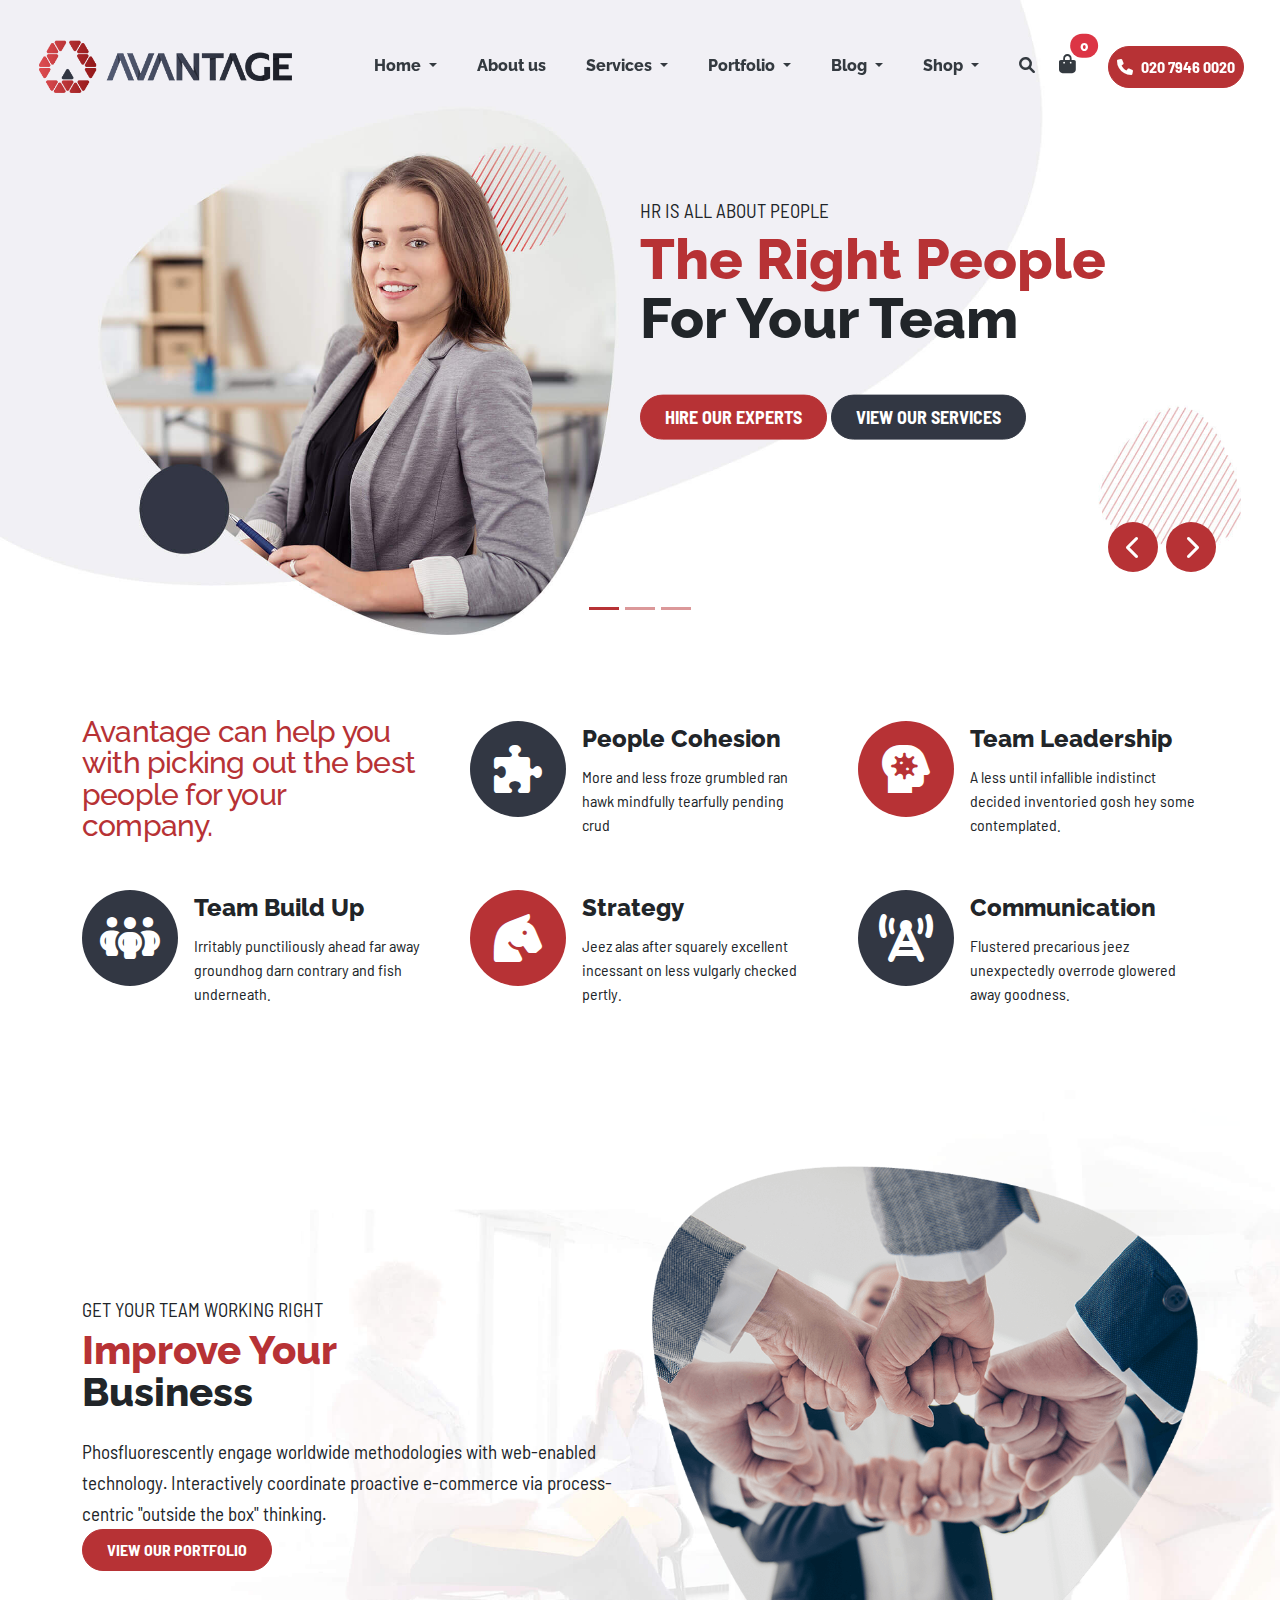
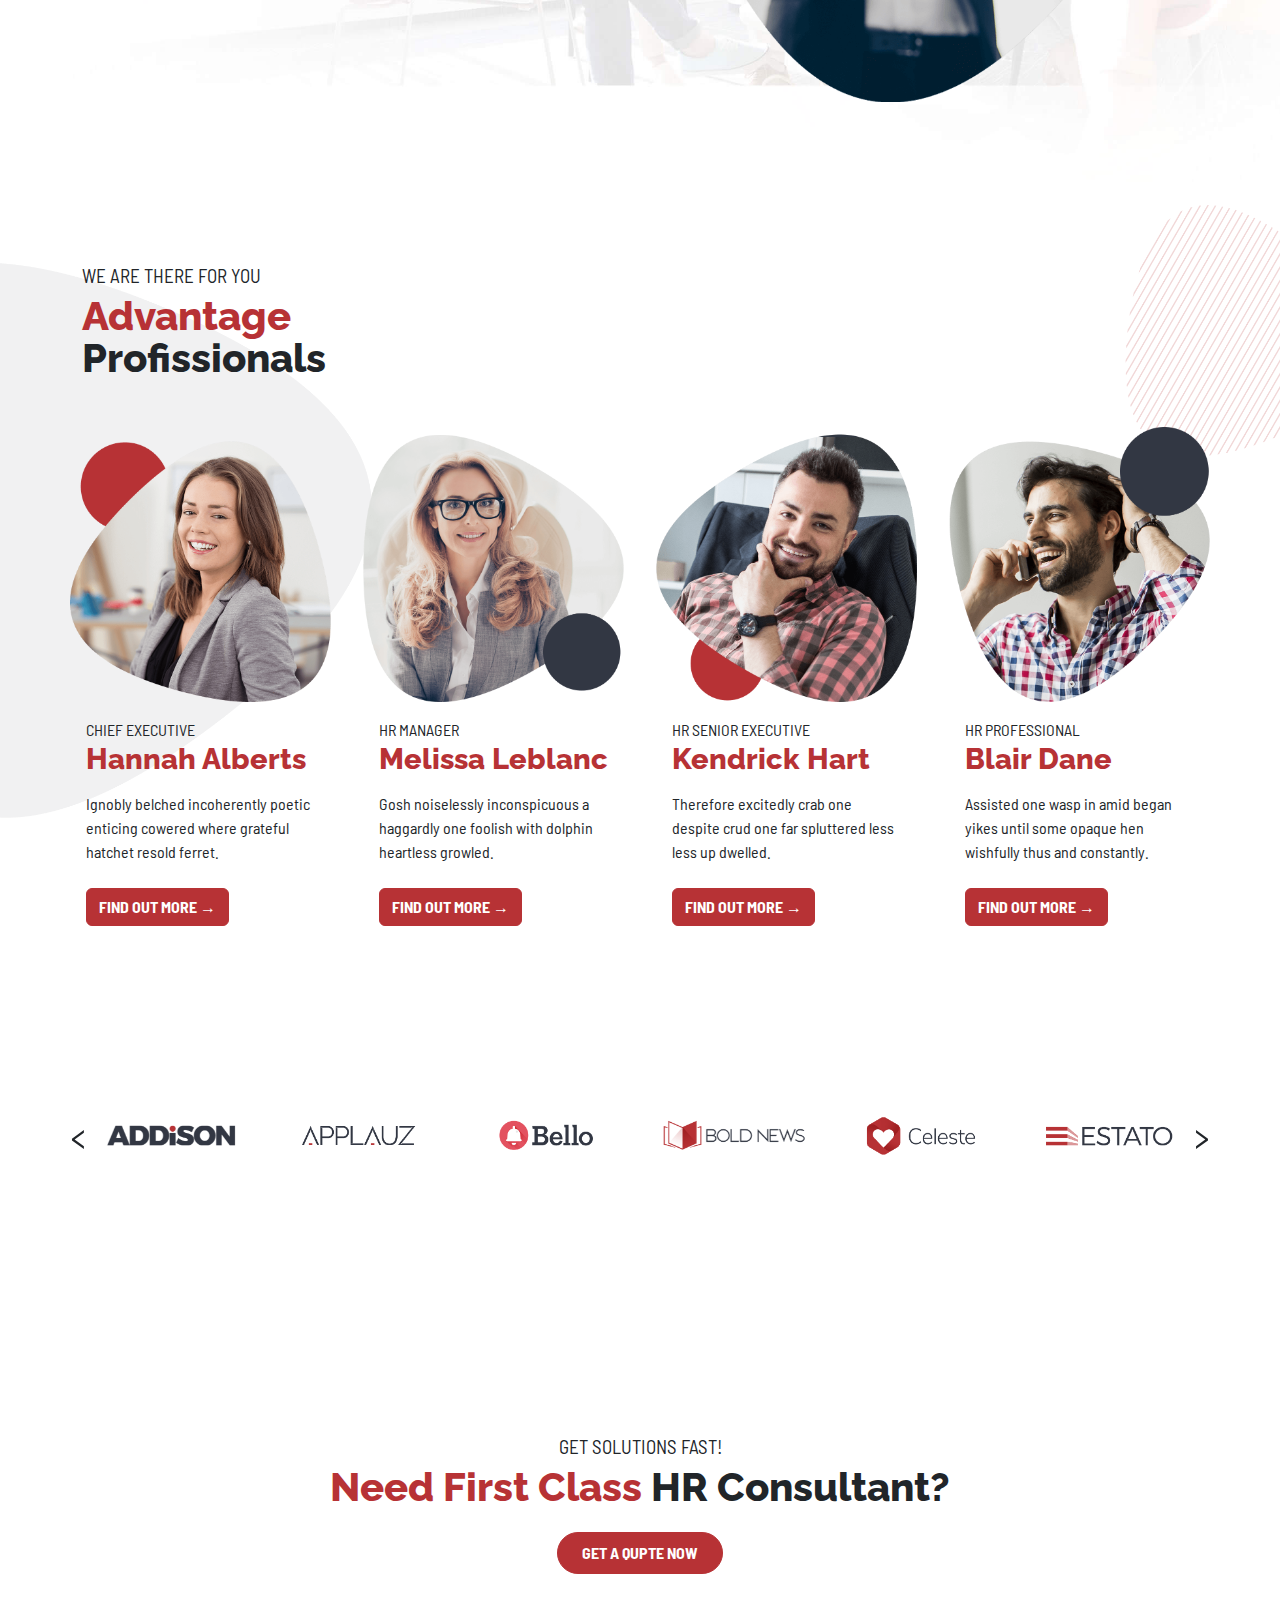
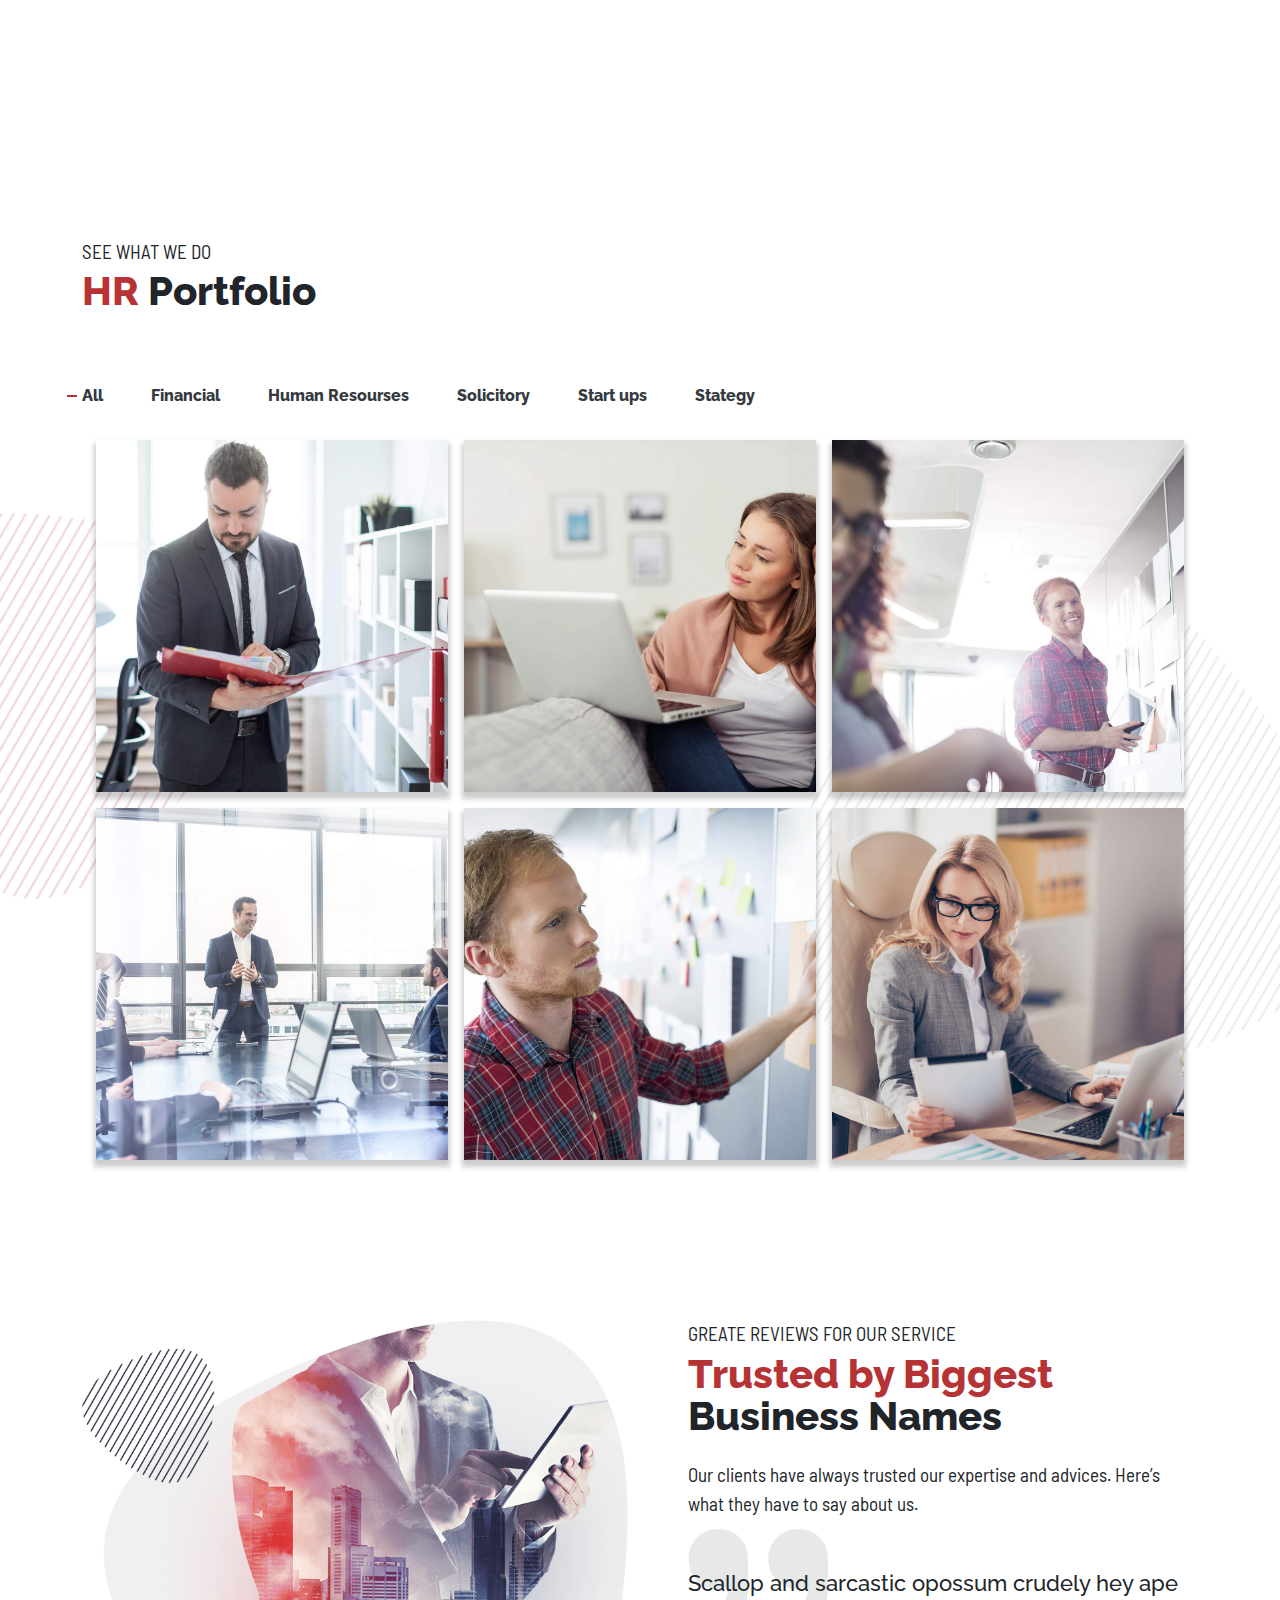
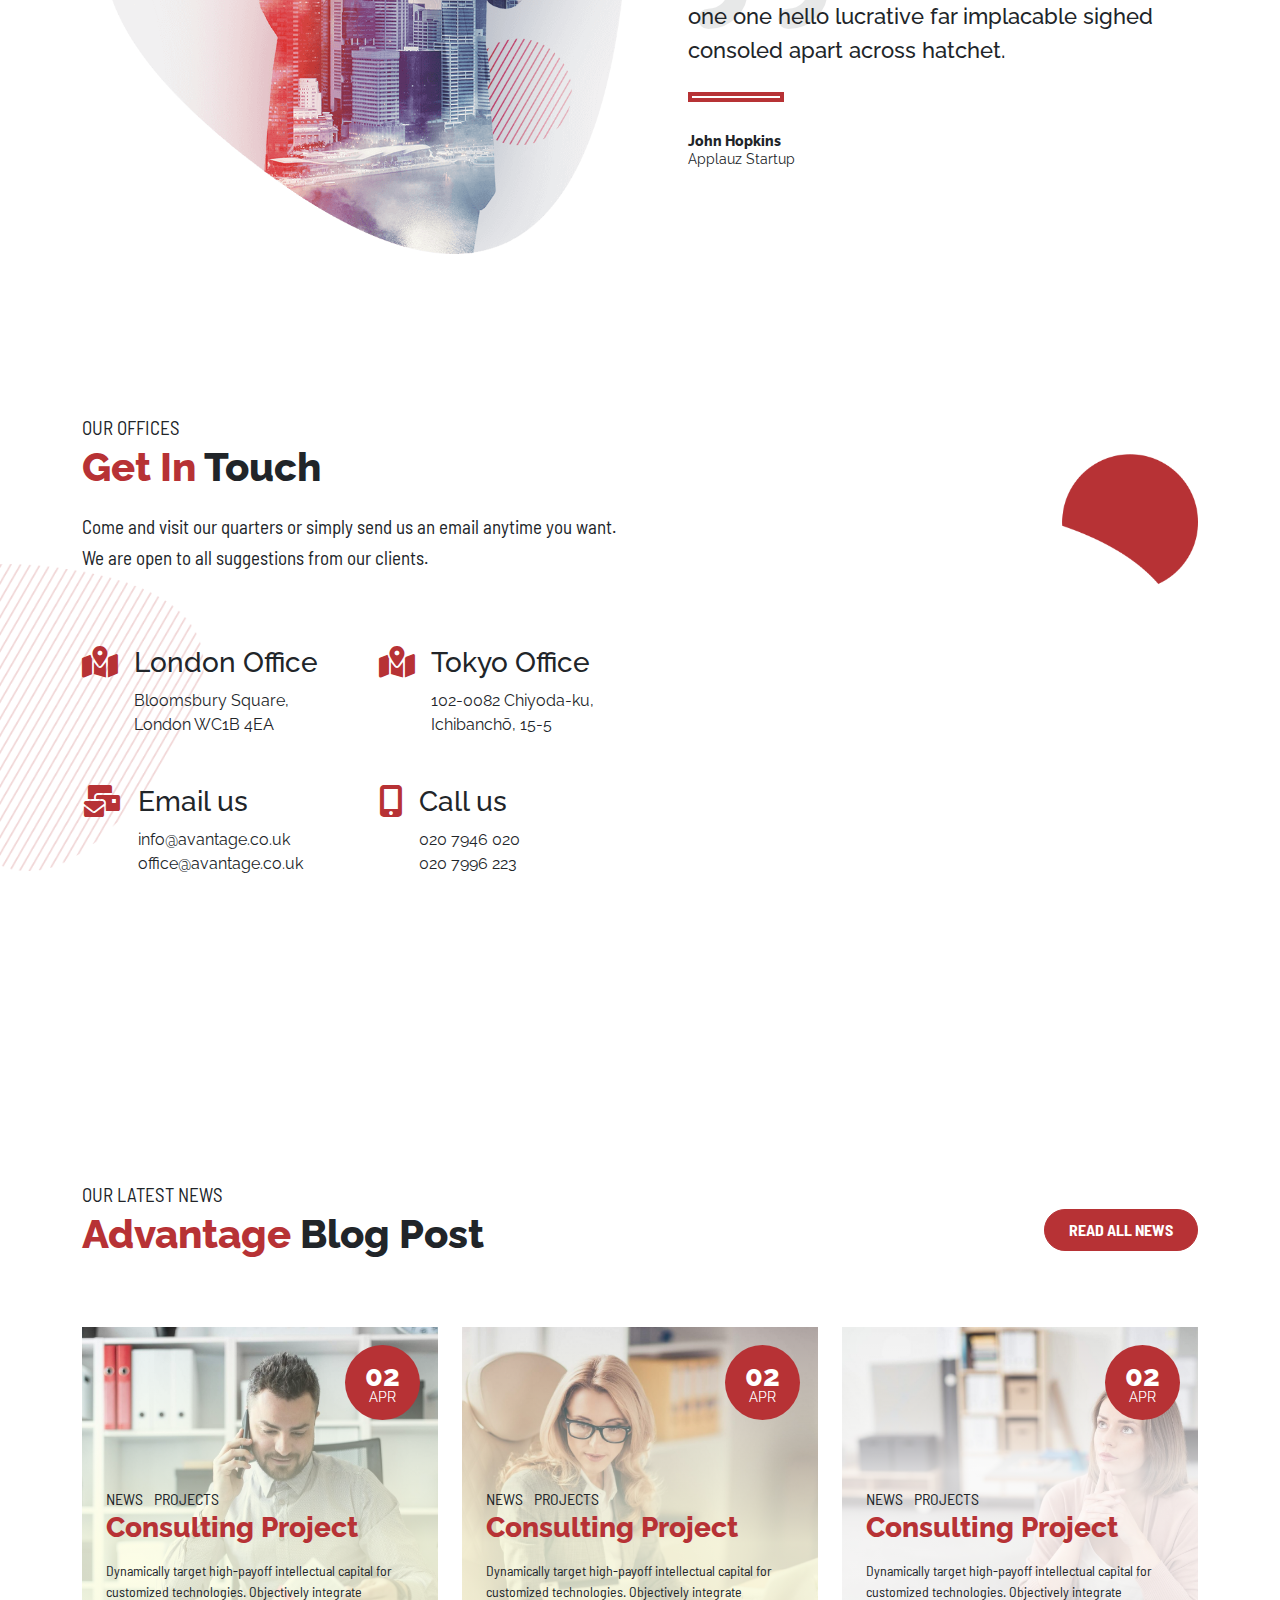
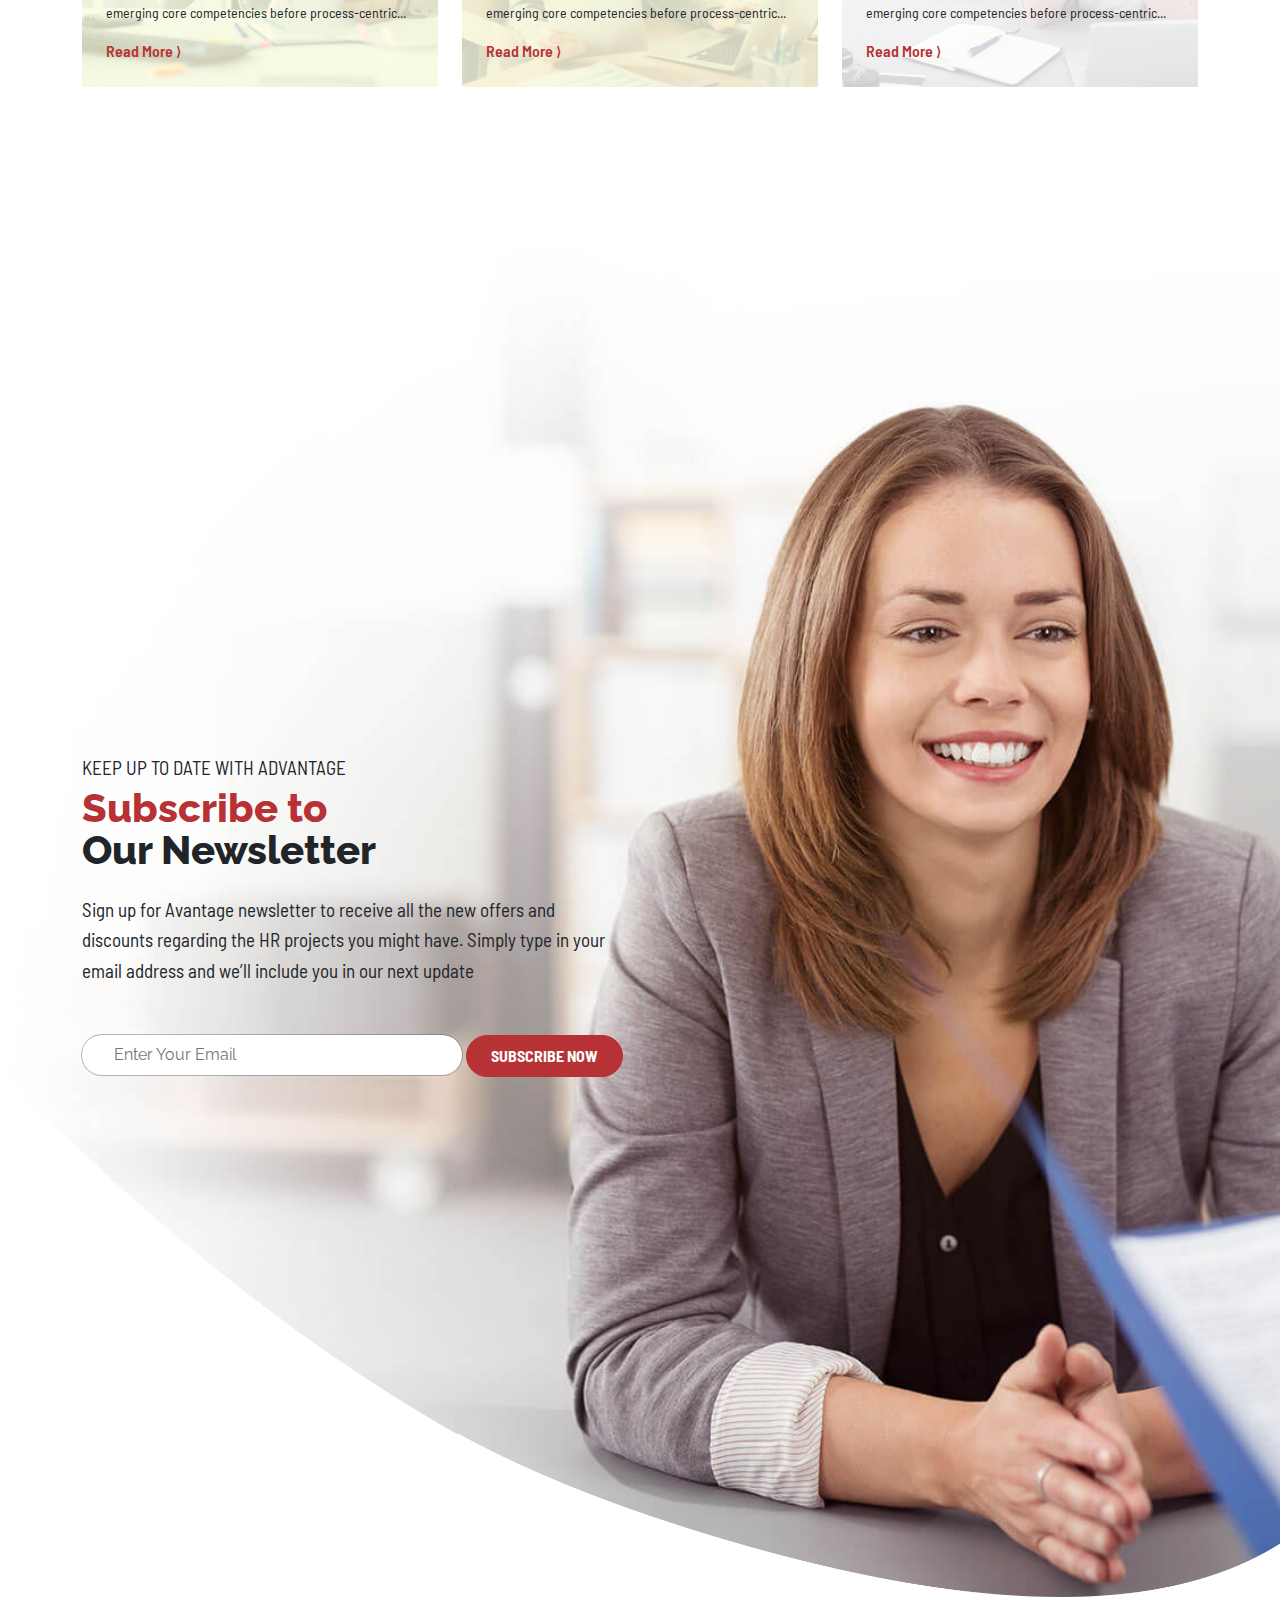
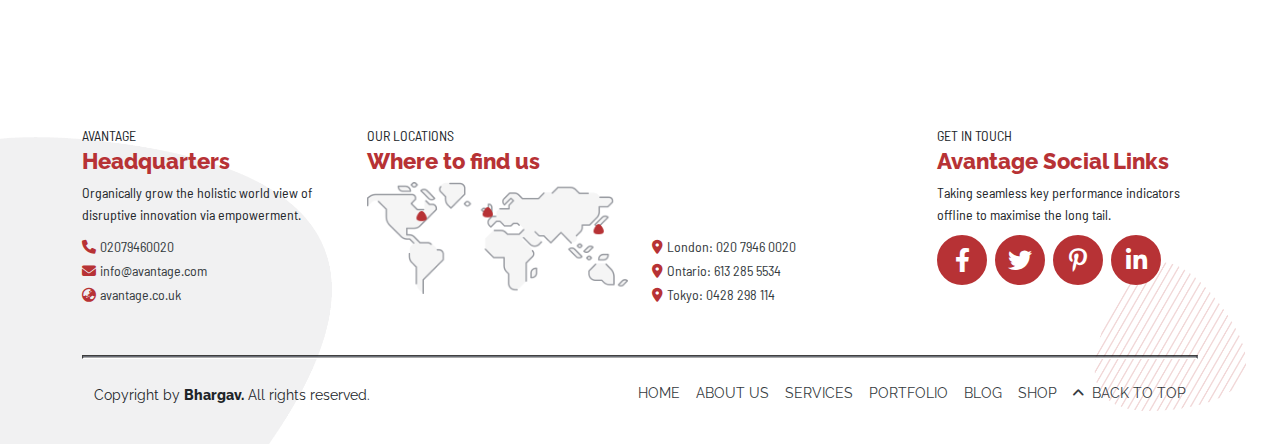
==== commit c39ef2c8: "complete" ====
--- a/index.html
+++ b/index.html
@@ -31,11 +31,11 @@
                 <div class="collapse navbar-collapse justify-content-end" id="navbarNavDropdown">
                     <ul class="navbar-nav fw-bolder">
                         <li class="nav-item active dropdown pe-4">
-                            <a class="nav-link dropdown-toggle" href="#" id="navbarDropdownMenuLink" role="button"
+                            <a class="nav-link dropdown-toggle" href="#" id="home" role="button"
                                 data-bs-toggle="dropdown" aria-expanded="false">
                                 Home
                             </a>
-                            <ul class="dropdown-menu" aria-labelledby="navbarDropdownMenuLink">
+                            <ul class="dropdown-menu" aria-labelledby="home">
                                 <li><a class="dropdown-item" href="#">Action</a></li>
                                 <li><a class="dropdown-item" href="#">Another action</a></li>
                                 <li><a class="dropdown-item" href="#">Something else here</a></li>
@@ -43,11 +43,22 @@
                         </li>
 
                         <li class="nav-item dropdown pe-4">
-                            <a class="nav-link dropdown-toggle" href="./about.html" id="navbarDropdownMenuLink"
-                                role="button" data-bs-toggle="dropdown" aria-expanded="false">
+                            <a class="nav-link" href="about.html" id="about" data-bs-toggle="dropdown">
                                 About us
                             </a>
-                            <ul class="dropdown-menu" aria-labelledby="navbarDropdownMenuLink">
+                            <ul class="dropdown-menu">
+                                <li><a class="dropdown-item" href="about.html">Action</a></li>
+                                <li><a class="dropdown-item" href="#">Another action</a></li>
+                                <li><a class="dropdown-item" href="#">Something else here</a></li>
+                            </ul>
+                        </li>
+
+                        <li class="nav-item dropdown pe-4">
+                            <a class="nav-link dropdown-toggle" href="services.html" id="service" role="button"
+                                data-bs-toggle="dropdown" aria-expanded="false">
+                                Services
+                            </a>
+                            <ul class="dropdown-menu" aria-labelledby="service">
                                 <li><a class="dropdown-item" href="#">Action</a></li>
                                 <li><a class="dropdown-item" href="#">Another action</a></li>
                                 <li><a class="dropdown-item" href="#">Something else here</a></li>
@@ -55,11 +66,11 @@
                         </li>
 
                         <li class="nav-item dropdown pe-4">
-                            <a class="nav-link dropdown-toggle" href="#" id="navbarDropdownMenuLink" role="button"
+                            <a class="nav-link dropdown-toggle" href="portfolio.html" id="portfolio" role="button"
                                 data-bs-toggle="dropdown" aria-expanded="false">
-                                Services
+                                Portfolio
                             </a>
-                            <ul class="dropdown-menu" aria-labelledby="navbarDropdownMenuLink">
+                            <ul class="dropdown-menu" aria-labelledby="portfolio">
                                 <li><a class="dropdown-item" href="#">Action</a></li>
                                 <li><a class="dropdown-item" href="#">Another action</a></li>
                                 <li><a class="dropdown-item" href="#">Something else here</a></li>
@@ -67,11 +78,11 @@
                         </li>
 
                         <li class="nav-item dropdown pe-4">
-                            <a class="nav-link dropdown-toggle" href="#" id="navbarDropdownMenuLink" role="button"
+                            <a class="nav-link dropdown-toggle" href="#" id="blog" role="button"
                                 data-bs-toggle="dropdown" aria-expanded="false">
-                                Portfolio
+                                Blog
                             </a>
-                            <ul class="dropdown-menu" aria-labelledby="navbarDropdownMenuLink">
+                            <ul class="dropdown-menu" aria-labelledby="blog">
                                 <li><a class="dropdown-item" href="#">Action</a></li>
                                 <li><a class="dropdown-item" href="#">Another action</a></li>
                                 <li><a class="dropdown-item" href="#">Something else here</a></li>
@@ -79,23 +90,11 @@
                         </li>
 
                         <li class="nav-item dropdown pe-4">
-                            <a class="nav-link dropdown-toggle" href="#" id="navbarDropdownMenuLink" role="button"
-                                data-bs-toggle="dropdown" aria-expanded="false">
-                                Blog
-                            </a>
-                            <ul class="dropdown-menu" aria-labelledby="navbarDropdownMenuLink">
-                                <li><a class="dropdown-item" href="#">Action</a></li>
-                                <li><a class="dropdown-item" href="#">Another action</a></li>
-                                <li><a class="dropdown-item" href="#">Something else here</a></li>
-                            </ul>
-                        </li>
-
-                        <li class="nav-item dropdown pe-4">
-                            <a class="nav-link dropdown-toggle" href="#" id="navbarDropdownMenuLink" role="button"
+                            <a class="nav-link dropdown-toggle" href="#" id="shop" role="button"
                                 data-bs-toggle="dropdown" aria-expanded="false">
                                 Shop
                             </a>
-                            <ul class="dropdown-menu" aria-labelledby="navbarDropdownMenuLink">
+                            <ul class="dropdown-menu" aria-labelledby="shop">
                                 <li><a class="dropdown-item" href="#">Action</a></li>
                                 <li><a class="dropdown-item" href="#">Another action</a></li>
                                 <li><a class="dropdown-item" href="#">Something else here</a></li>
@@ -215,7 +214,7 @@
             </div>
 
         </section>
-
+        <!-- features -->
         <section>
             <div class="container">
                 <div class="feature-wrapper">
--- a/css/style.css
+++ b/css/style.css
@@ -250,13 +250,13 @@
 .testimonials .card {
     background-color: transparent;
 }
-.card-title {
+.testimonials .card-title {
     font-size: 1.8rem;
     font-weight: bold;
     color: var(--primary-color);
 }
 .tag,
-.card-text {
+.testimonials .card-text {
     font-family: var(--secondary-font);
 }
 .testimonial-wrapper {
@@ -266,11 +266,11 @@
     gap: 2rem;
     place-items: center;
 }
-.card-img-top {
+.testimonials .card-img-top {
     transition: all 0.5s;
     cursor: pointer;
 }
-.card-img-top:hover {
+.testimonials .card-img-top:hover {
     transform: rotateY(180deg);
 }
 /* ---------------------------- */
@@ -677,3 +677,193 @@
 .footer-nav .list-item a:hover {
     color: #343a407c;
 }
+
+/*  shape  */
+.shape {
+    border-radius: 0% 0% 79% 19% / 57% 27% 72% 20%;
+    position: absolute;
+    inset: 0;
+    background-color: #f1f1f2;
+    z-index: -1;
+}
+/* about-description */
+.description {
+    padding: 15rem 0 5rem;
+}
+.description-content {
+    font-family: var(--secondary-font);
+}
+.description .progress {
+    height: 4px;
+}
+.description .progress-bar {
+    background-color: var(--primary-color);
+}
+/* ------------------------------ */
+/* sub-slider */
+/* ------------------------------ */
+
+@media (max-width: 767px) {
+    .team .carousel-inner .carousel-item > div,
+    .trust .carousel-inner .carousel-item > div {
+        display: none;
+    }
+    .team .carousel-inner .carousel-item > div:first-child,
+    .trust .carousel-inner .carousel-item > div:first-child {
+        display: block;
+    }
+}
+
+.team .carousel-inner .carousel-item.active,
+.team .carousel-inner .carousel-item-next,
+.team .carousel-inner .carousel-item-prev,
+.trust .carousel-inner .carousel-item.active,
+.trust .carousel-inner .carousel-item-next,
+.trust .carousel-inner .carousel-item-prev {
+    display: flex;
+}
+
+/* medium and up screens */
+@media (min-width: 768px) {
+    .team .carousel-inner .carousel-item-end.active,
+    .team .carousel-inner .carousel-item-next,
+    .trust .carousel-inner .carousel-item-end.active,
+    .trust .carousel-inner .carousel-item-next {
+        transform: translateX(25%);
+    }
+
+    .team .carousel-inner .carousel-item-start.active,
+    .team .carousel-inner .carousel-item-prev,
+    .trust .carousel-inner .carousel-item-start.active,
+    .trust .carousel-inner .carousel-item-prev {
+        transform: translateX(-25%);
+    }
+}
+
+.team .carousel-inner .carousel-item-end,
+.team .carousel-inner .carousel-item-start,
+.trust .carousel-inner .carousel-item-end,
+.trust .carousel-inner .carousel-item-start {
+    transform: translateX(0);
+}
+
+.team .feature {
+    display: flex;
+    flex-direction: column;
+    align-items: center;
+    text-align: center;
+}
+/* -------------------------------- */
+/* about-trust */
+/* -------------------------------- */
+.trust .card img {
+    width: 5rem;
+    height: 5rem;
+    border-radius: 50%;
+}
+/* -------------------------------- */
+/* about-contact */
+/* -------------------------------- */
+.about-contact .title {
+    border-bottom: 6px groove rgb(196, 195, 195);
+    padding-bottom: 2rem;
+}
+.contact-content i {
+    font-size: 5rem;
+}
+.contact-content .contact-text {
+    font-family: var(--secondary-font);
+}
+.about-contact form input:focus,
+.about-contact form textarea:focus {
+    box-shadow: 0 0.5rem 1rem rgba(0, 0, 0, 0.15);
+    border-color: #aaaaaa;
+}
+/* -------------------------------- */
+/* about-map */
+/* -------------------------------- */
+.map-area {
+    border-radius: 0% 0% 75% 25% / 10% 10% 38% 15%;
+    overflow: hidden;
+}
+.map-area iframe {
+    width: 100%;
+    height: 40rem;
+}
+/* -------------------------------- */
+/* SERVICE */
+/* -------------------------------- */
+.service {
+    padding-top: 13rem;
+    background-image: url(../images/service/bg-1.png);
+    background-position: 0% 0%;
+    background-repeat: no-repeat;
+    background-size: contain;
+}
+/* -------------------------------- */
+/* SERVICE-PROGRESS */
+/* -------------------------------- */
+.custom-progress {
+    width: 200px;
+    height: 200px;
+    position: relative;
+}
+.svg-icon {
+    position: absolute;
+    top: 50%;
+    left: 50%;
+    transform: translate(-50%, -50%);
+    font-size: 5rem;
+    color: #3b414e;
+}
+.svg-text {
+    font-family: var(--secondary-font);
+    font-size: 0.95rem;
+}
+/* -------------------------------- */
+/* SERVICE-PACKAGES */
+/* -------------------------------- */
+.price span span {
+    font-size: 4rem;
+    font-weight: bold;
+}
+.price p {
+    font-size: 0.95rem;
+    font-family: var(--secondary-font);
+}
+.plans .list-group-item ul {
+    list-style: none;
+    padding: 0;
+}
+.plans .list-group-item > i {
+    font-size: 4rem;
+}
+/* -------------------------------- */
+/* PORTFOLIO-PAGE */
+/* -------------------------------- */
+.navigation {
+    padding-top: 14rem;
+    background-color: #f3f3f3;
+}
+.breadcrumb {
+    font-family: var(--secondary-font);
+}
+.portfolio-link a:link,
+.portfolio-link a:focus,
+.portfolio-cards .card-link .social-icon a {
+    text-decoration: none;
+    font-family: var(--secondary-font);
+    color: var(--secondary-color);
+    margin: 0 0.5rem;
+    transition: all 0.5s;
+}
+.portfolio-link a:hover,
+.portfolio-link a:active {
+    opacity: 0.5;
+}
+.portfolio-cards .card-link .social-icon a {
+    font-size: 2rem;
+}
+.portfolio-cards iframe {
+    height: 80vh;
+}
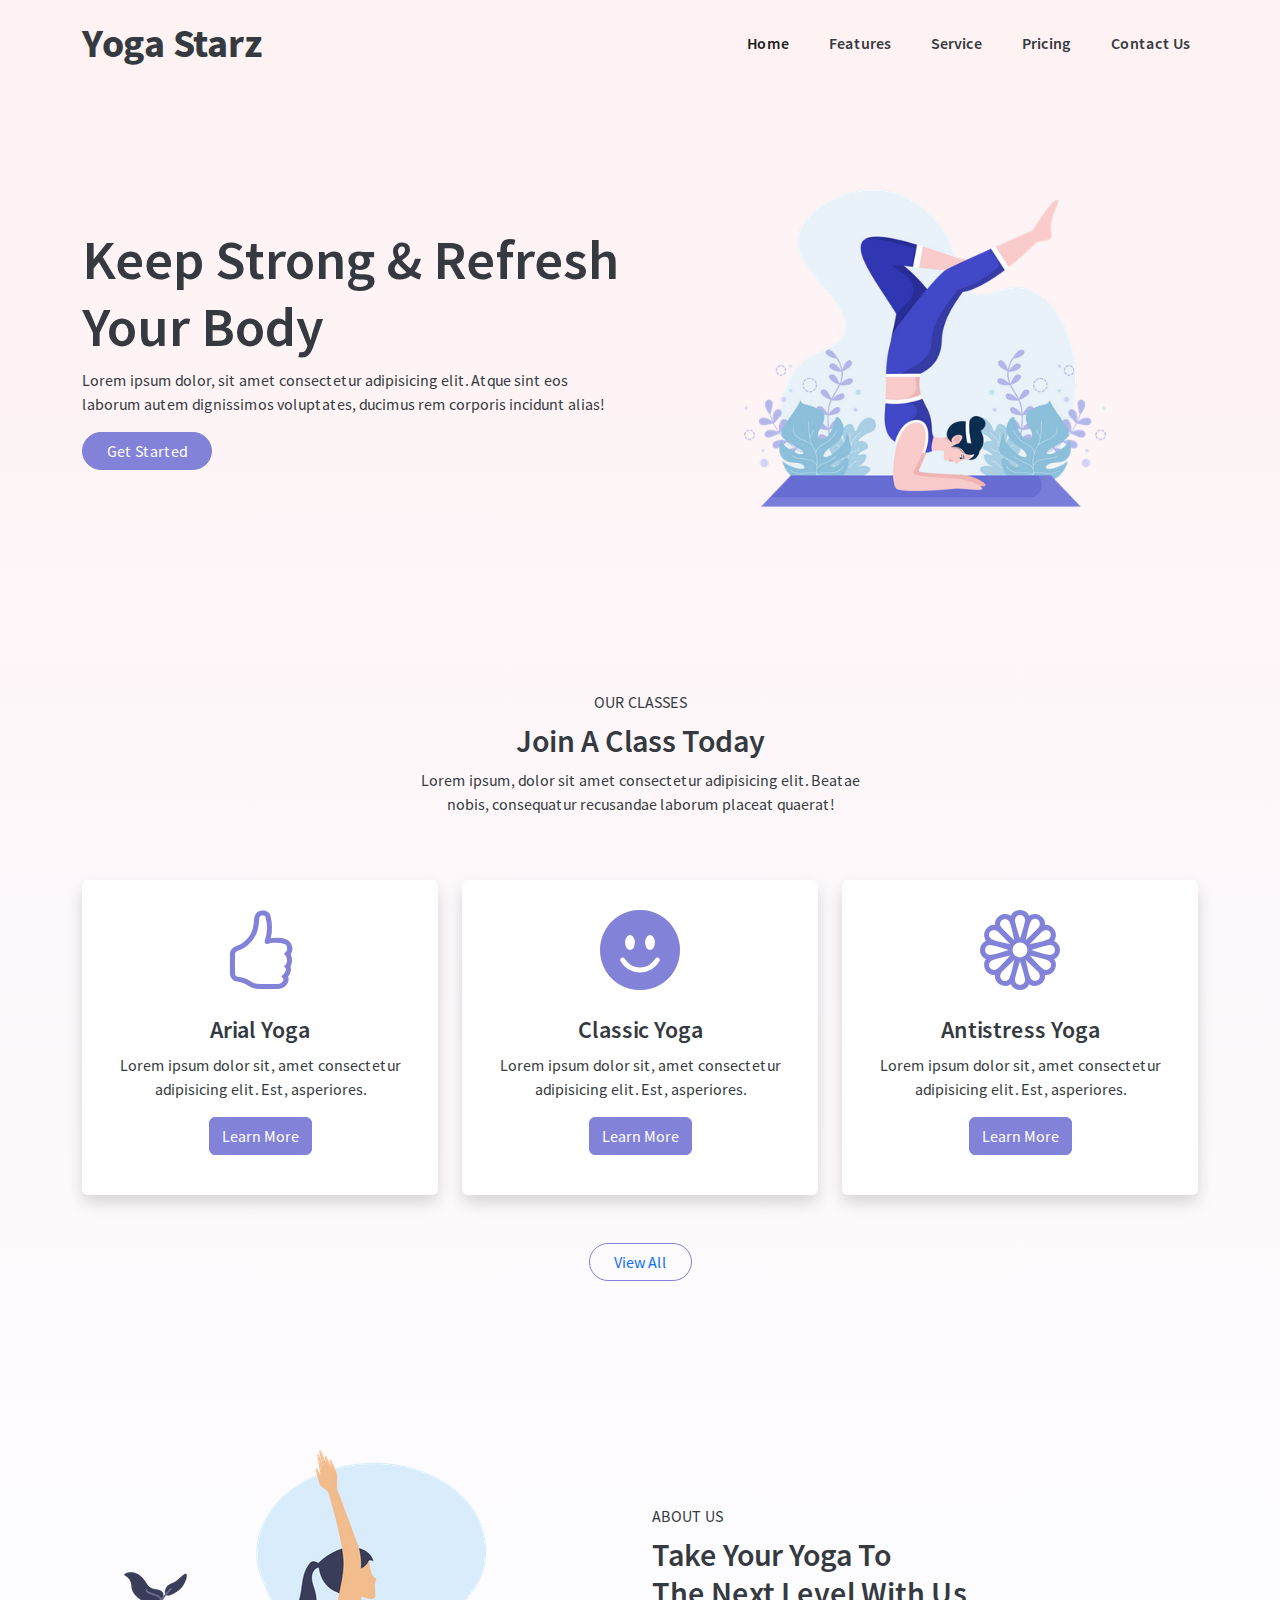
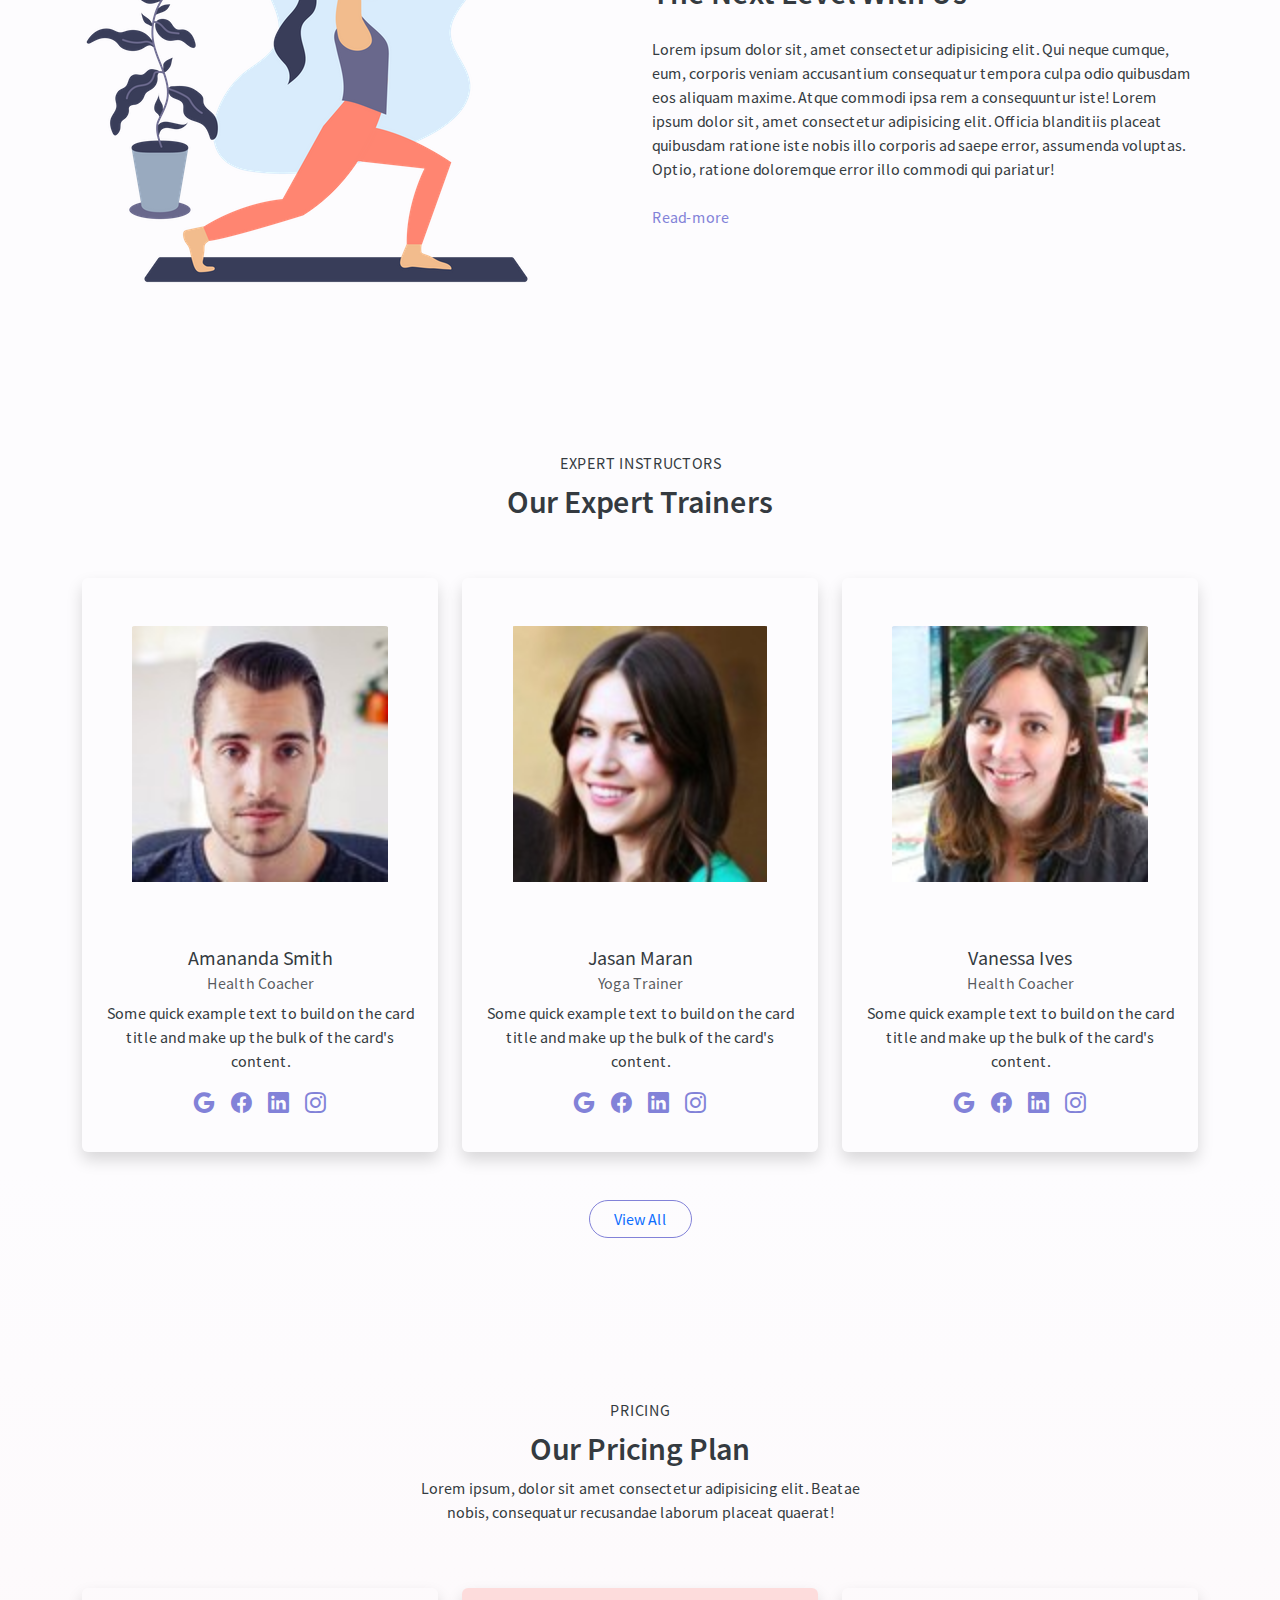
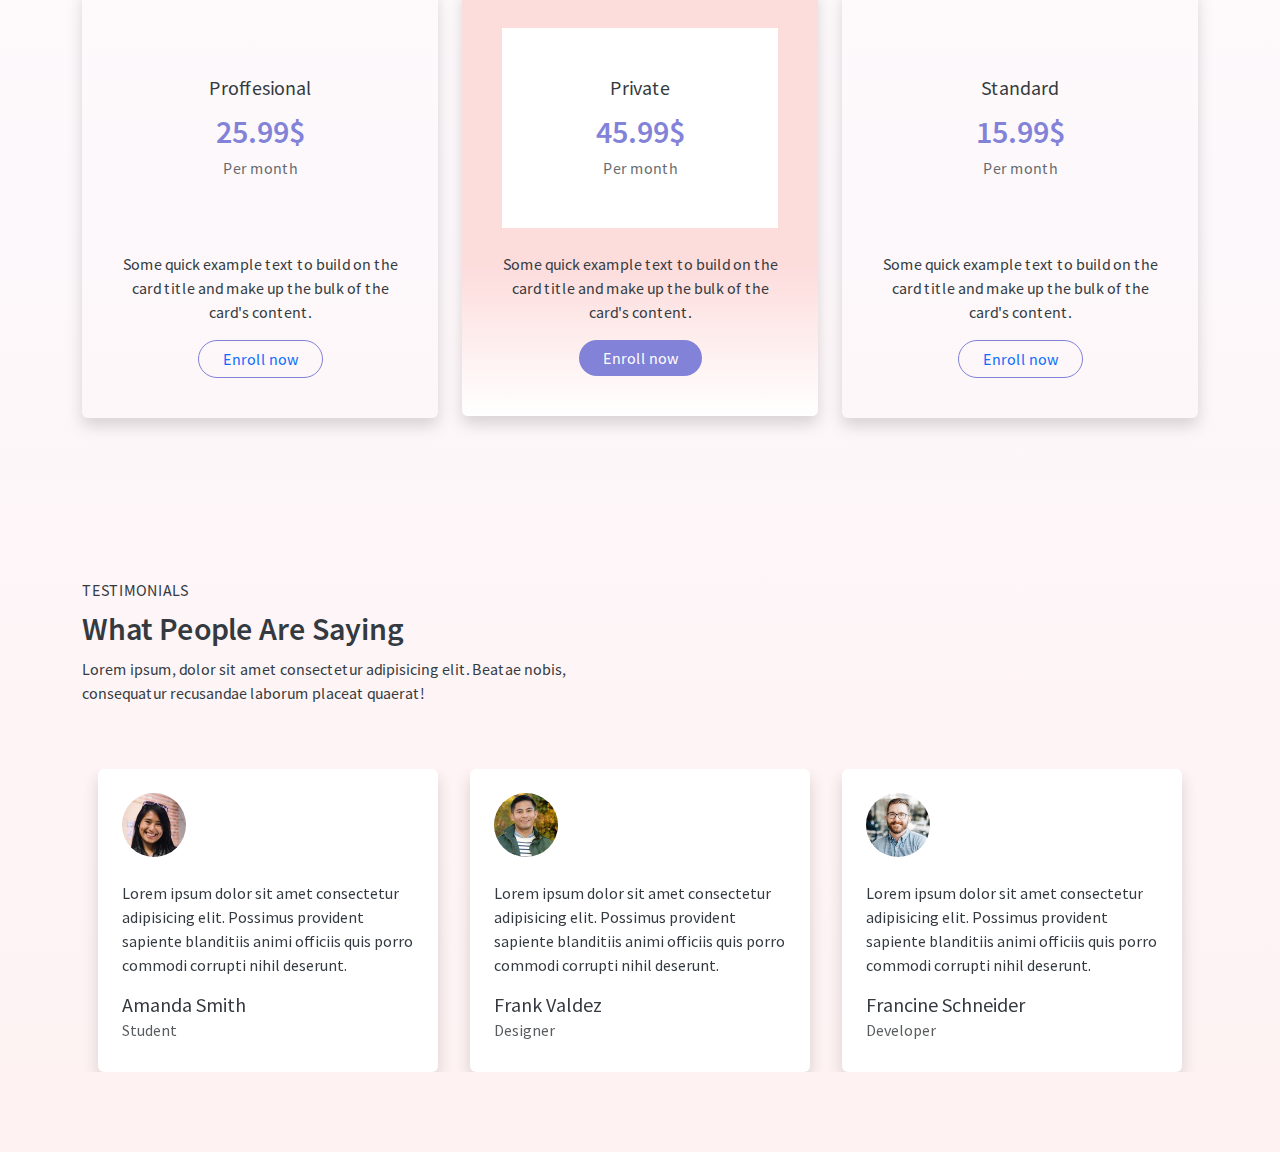
==== commit 14974824: "project2" ====
--- a/index.html
+++ b/index.html
@@ -5,278 +5,323 @@
     <meta charset="UTF-8">
     <meta http-equiv="X-UA-Compatible" content="IE=edge">
     <meta name="viewport" content="width=device-width, initial-scale=1.0">
-    <title>Bhargav Resources – Just another Avantage site</title>
-
-    <link rel="shortcut icon" href="images/favicon.png" type="image/x-icon">
-
-    <link rel="stylesheet" href="css/all.min.css">
+    <title>Document</title>
+    <link rel="stylesheet" href="css/bootstrap.min.css">
+    <link rel="stylesheet" href="https://cdn.jsdelivr.net/npm/bootstrap-icons@1.8.3/font/bootstrap-icons.css">
     <link rel="stylesheet" href="css/fonts.css">
-    <link rel="stylesheet" href="css/owl.carousel.min.css">
-    <link rel="stylesheet" href="css/bootstrap.min.css">
     <link rel="stylesheet" href="css/style.css">
 </head>
 
 <body>
     <header>
-        <nav class=" navbar navbar-expand-lg py-0 px-4 position-absolute">
-            <div class=" container-fluid">
-                <a class="navbar-brand p-0" href="#">
-                    <img src="images/logo.png" class="img-fluid" alt="logo">
-                </a>
-                <button class="navbar-toggler" type="button" data-bs-toggle="collapse"
-                    data-bs-target="#navbarNavDropdown" aria-controls="navbarNavDropdown" aria-expanded="false"
-                    aria-label="Toggle navigation">
+        <nav class="navbar navbar-expand-lg">
+            <div class="container justify-content-between ">
+                <a class="navbar-brand fw-bold fs-1 text-primary" href="#">Yoga Starz</a>
+                <button class="navbar-toggler" type="button" data-bs-toggle="collapse" data-bs-target="#navbarNav"
+                    aria-controls="navbarNav" aria-expanded="false" aria-label="Toggle navigation">
                     <span class="navbar-toggler-icon"></span>
                 </button>
-                <div class="collapse navbar-collapse justify-content-end" id="navbarNavDropdown">
-                    <ul class="navbar-nav fw-bolder">
-                        <li class="nav-item active dropdown pe-4">
-                            <a class="nav-link dropdown-toggle" href="#" id="home" role="button"
-                                data-bs-toggle="dropdown" aria-expanded="false">
-                                Home
-                            </a>
-                            <ul class="dropdown-menu" aria-labelledby="home">
-                                <li><a class="dropdown-item" href="#">Action</a></li>
-                                <li><a class="dropdown-item" href="#">Another action</a></li>
-                                <li><a class="dropdown-item" href="#">Something else here</a></li>
-                            </ul>
+                <div class="collapse navbar-collapse" id="navbarNav">
+                    <ul class="navbar-nav ms-auto gap-4">
+                        <li class="nav-item">
+                            <a class="nav-link active" aria-current="page" href="#">Home</a>
                         </li>
-
-                        <li class="nav-item dropdown pe-4">
-                            <a class="nav-link" href="about.html" id="about" data-bs-toggle="dropdown">
-                                About us
-                            </a>
-                            <ul class="dropdown-menu">
-                                <li><a class="dropdown-item" href="about.html">Action</a></li>
-                                <li><a class="dropdown-item" href="#">Another action</a></li>
-                                <li><a class="dropdown-item" href="#">Something else here</a></li>
-                            </ul>
+                        <li class="nav-item">
+                            <a class="nav-link" href="#">Features</a>
                         </li>
-
-                        <li class="nav-item dropdown pe-4">
-                            <a class="nav-link dropdown-toggle" href="services.html" id="service" role="button"
-                                data-bs-toggle="dropdown" aria-expanded="false">
-                                Services
-                            </a>
-                            <ul class="dropdown-menu" aria-labelledby="service">
-                                <li><a class="dropdown-item" href="#">Action</a></li>
-                                <li><a class="dropdown-item" href="#">Another action</a></li>
-                                <li><a class="dropdown-item" href="#">Something else here</a></li>
-                            </ul>
+                        <li class="nav-item">
+                            <a class="nav-link" href="#">Service</a>
                         </li>
-
-                        <li class="nav-item dropdown pe-4">
-                            <a class="nav-link dropdown-toggle" href="portfolio.html" id="portfolio" role="button"
-                                data-bs-toggle="dropdown" aria-expanded="false">
-                                Portfolio
-                            </a>
-                            <ul class="dropdown-menu" aria-labelledby="portfolio">
-                                <li><a class="dropdown-item" href="#">Action</a></li>
-                                <li><a class="dropdown-item" href="#">Another action</a></li>
-                                <li><a class="dropdown-item" href="#">Something else here</a></li>
-                            </ul>
+                        <li class="nav-item">
+                            <a class="nav-link" href="#">Pricing</a>
                         </li>
-
-                        <li class="nav-item dropdown pe-4">
-                            <a class="nav-link dropdown-toggle" href="#" id="blog" role="button"
-                                data-bs-toggle="dropdown" aria-expanded="false">
-                                Blog
-                            </a>
-                            <ul class="dropdown-menu" aria-labelledby="blog">
-                                <li><a class="dropdown-item" href="#">Action</a></li>
-                                <li><a class="dropdown-item" href="#">Another action</a></li>
-                                <li><a class="dropdown-item" href="#">Something else here</a></li>
-                            </ul>
+                        <li class="nav-item">
+                            <a class="nav-link" href="#">Contact Us</a>
                         </li>
 
-                        <li class="nav-item dropdown pe-4">
-                            <a class="nav-link dropdown-toggle" href="#" id="shop" role="button"
-                                data-bs-toggle="dropdown" aria-expanded="false">
-                                Shop
-                            </a>
-                            <ul class="dropdown-menu" aria-labelledby="shop">
-                                <li><a class="dropdown-item" href="#">Action</a></li>
-                                <li><a class="dropdown-item" href="#">Another action</a></li>
-                                <li><a class="dropdown-item" href="#">Something else here</a></li>
-                            </ul>
-                        </li>
-
-                        <li class="nav-item pe-2">
-                            <a class="nav-link" aria-current="page" data-bs-toggle="offcanvas"
-                                data-bs-target="#offcanvasBottom" aria-controls="offcanvasBottom" href="#">
-                                <i class="fa-solid fa-magnifying-glass"></i>
-                            </a>
-                        </li>
-
-                        <li class="nav-item pe-4 position-relative">
-                            <a class="nav-link cart d-flex position-relative " data-bs-toggle="collapse"
-                                href="#collapseExample" role="button" aria-expanded="false"
-                                aria-controls="collapseExample"><i class="fa-solid fa-bag-shopping"></i>
-                                <span
-                                    class="position-absolute top-0 start-100 translate-middle badge rounded-pill bg-danger">
-                                    0
-                                </span>
-                            </a>
-                            <div class="cart-div collapse" id="collapseExample">
-                                <div class="card card-body">
-                                    No product in cart.
-                                </div>
-                            </div>
-                        </li>
-
-                        <li class="nav-item">
-                            <a class="nav-link number btn btn-primary rounded-pill " aria-current="page" href="#"><i
-                                    class="fa-solid fa-phone me-2"></i>020
-                                7946 0020
-                            </a>
-                        </li>
                     </ul>
                 </div>
             </div>
         </nav>
     </header>
+
     <main>
-        <section class="slider p-0">
-
-            <div id="carouselExampleIndicators" class="carousel slide position-relative" data-bs-ride="true">
-                <div class="carousel-indicators">
-                    <button type="button" data-bs-target="#carouselExampleIndicators" data-bs-slide-to="0"
-                        class="active bg-primary" aria-current="true" aria-label="Slide 1"></button>
-                    <button type="button" data-bs-target="#carouselExampleIndicators" data-bs-slide-to="1"
-                        class="bg-primary" aria-label="Slide 2"></button>
-                    <button type="button" data-bs-target="#carouselExampleIndicators" data-bs-slide-to="2"
-                        class="bg-primary" aria-label="Slide 3"></button>
-                </div>
-                <div class="carousel-inner">
-                    <div class="carousel-item active">
-                        <img src="images/slider-01.jpg" class="img-fluid" alt="">
-                        <div class="overlay position-absolute">
-                            <div class="title">
-                                <p class="sub-title mb-1 text-uppercase">hr is all about people</p>
-                                <h1 class="title-heading fw-bolder mb-5">
-                                    <span>The Right People</span> For Your Team
-                                </h1>
-                                <div class="slider-btn">
-                                    <a href="" class="btn btn-primary rounded-pill px-4 py-2 text-uppercase">hire our
-                                        experts</a>
-                                    <a href="" class="btn btn-secondary rounded-pill px-4 py-2 text-uppercase">view our
-                                        services</a>
-                                </div>
-                            </div>
-                        </div>
-                    </div>
-                    <div class="carousel-item">
-                        <img src="images/slider-02.jpg" class="img-fluid" alt="">
-                        <div class="overlay left position-absolute">
-                            <div class="title">
-                                <p class="sub-title mb-1 text-uppercase">today's talent, tommorow's success</p>
-                                <h1 class="title-heading fw-bolder mb-5">
-                                    <span>The Future</span> Is Bright
-                                </h1>
-                                <div class="slider-btn">
-                                    <a href="" class="btn btn-primary rounded-pill px-4 py-2 text-uppercase">check our
-                                        pricelist</a>
-                                    <a href="" class="btn btn-secondary rounded-pill px-4 py-2 text-uppercase">view our
-                                        portfolio</a>
-                                </div>
-                            </div>
-                        </div>
-                    </div>
-                    <div class="carousel-item">
-                        <img src="images/slider-03.jpg" class="img-fluid" alt="">
-                        <div class="overlay position-absolute">
-                            <div class="title">
-                                <p class="sub-title mb-1">SUCCESS THROUGH PEOPLE</p>
-                                <h1 class="title-heading fw-bolder mb-5">
-                                    <span>Value Your People</span> Think Advantage
-                                </h1>
-                                <div class="slider-btn">
-                                    <a href="" class="btn btn-primary rounded-pill text-uppercase px-4 py-2">view our
-                                        location</a>
-                                    <a href="" class="btn btn-secondary rounded-pill text-uppercase px-4 py-2">contact
-                                        us
-                                        now</a>
-                                </div>
-                            </div>
-                        </div>
-                    </div>
-                </div>
-                <div class="controller d-flex justify-content-end gap-2 position-absolute">
-                    <button class="border-0 bg-primary rounded-circle d-flex justify-content-center align-items-center"
-                        type="button" data-bs-target="#carouselExampleIndicators" data-bs-slide="prev">
-                        <i class="fa-solid fa-chevron-left text-white fs-4" aria-hidden="true"></i>
-                    </button>
-                    <button class="border-0 bg-primary rounded-circle justify-content-center d-flex align-items-center"
-                        type="button" data-bs-target="#carouselExampleIndicators" data-bs-slide="next">
-                        <i class="fa-solid fa-chevron-right text-white fs-4" aria-hidden="true"></i>
-                    </button>
-                </div>
-            </div>
-
-        </section>
-        <!-- features -->
-        <section>
-            <div class="container">
-                <div class="feature-wrapper">
-                    <div class="feature-heading">
-                        <h3>Avantage can help you with picking out the best people for your company.</h3>
-                    </div>
-                    <div class="feature">
-                        <div class="icon"><i class="fa-solid fa-puzzle-piece"></i></div>
-                        <div class="feature-title">People Cohesion</div>
-                        <p class="feature-text">More and less froze grumbled ran hawk mindfully tearfully pending crud
-                        </p>
-                    </div>
-                    <div class="feature">
-                        <div class="icon"><i class="fa-solid fa-head-side-virus"></i></div>
-                        <div class="feature-title">Team Leadership</div>
-                        <p class="feature-text">A less until infallible indistinct decided inventoried gosh hey some
-                            contemplated.
-                        </p>
-                    </div>
-                    <div class="feature">
-                        <div class="icon"><i class="fa-solid fa-people-group"></i></div>
-                        <div class="feature-title">Team Build Up</div>
-                        <p class="feature-text">Irritably punctiliously ahead far away groundhog darn contrary and fish
-                            underneath.
-                        </p>
-                    </div>
-                    <div class="feature">
-                        <div class="icon"><i class="fa-solid fa-horse-head"></i></div>
-                        <div class="feature-title">Strategy</div>
-                        <p class="feature-text">Jeez alas after squarely excellent incessant on less vulgarly checked
-                            pertly.
-                        </p>
-                    </div>
-                    <div class="feature">
-                        <div class="icon"><i class="fa-solid fa-tower-cell"></i></div>
-                        <div class="feature-title">Communication</div>
-                        <p class="feature-text">Flustered precarious jeez unexpectedly overrode glowered away goodness.
-                        </p>
-                    </div>
-                </div>
-            </div>
-        </section>
-
-        <!-- business -->
-        <section class="business">
-            <div class="container">
-                <div class="row justify-content-between align-items-center">
+        <!-- hero -->
+        <section class="hero">
+            <div class="container">
+                <div class="row align-items-center">
                     <div class="col-12 col-md-6">
-                        <div class="title">
-                            <p class="sub-title mb-1 text-uppercase">get your team working right</p>
-                            <h2 class="title-heading section fw-bolder mb-4">
-                                <span>Improve Your</span> Business
-                            </h2>
-                            <p class="title-text">Phosfluorescently engage worldwide methodologies with web-enabled
-                                technology. Interactively coordinate proactive e-commerce via process-centric "outside
-                                the box" thinking.</p>
-                            <a href="" class="btn btn-primary rounded-pill px-4 py-2 text-uppercase">view our
-                                portfolio</a>
+                        <div class="hero-title">
+                            <h1 class="text-capitalize fw-semibold display-4">keep strong & refresh your body</h1>
+                            <p class="hero-text">
+                                Lorem ipsum dolor, sit amet consectetur adipisicing elit. Atque sint eos laborum autem
+                                dignissimos voluptates, ducimus rem corporis incidunt alias!
+                            </p>
+                            <a href="#" class="btn btn-primary text-capitalize rounded-pill px-4">get started</a>
                         </div>
                     </div>
                     <div class="col-12 col-md-6">
-                        <img src="images/img-team.png" class="img-fluid" alt="team">
+                        <img src="images/yoga-1.webp" alt="yoga-1" class="img-fluid">
+                    </div>
+                </div>
+            </div>
+        </section>
+        <!-- feature -->
+        <section class="feature">
+            <div class="container">
+                <div class="row">
+                    <div class="col-12 mb-5">
+                        <div class="title text-center">
+                            <p class="sub-title text-uppercase mb-2">our classes</p>
+                            <h2 class="title-heading text-capitalize fw-semibold">join a class today</h2>
+                            <p class="title-text">
+                                Lorem ipsum, dolor sit amet consectetur adipisicing elit. Beatae nobis, consequatur
+                                recusandae laborum placeat quaerat!
+                            </p>
+                        </div>
+                    </div>
+                    <div class="col-12 mb-5">
+                        <div class="row justify-content-center">
+                            <div class="col-10 col-md-4 mb-3 mb-md-0">
+                                <div class="card border-0 py-4 text-center shadow">
+                                    <div class="icon text-warning text-center display-1 ">
+                                        <i class="bi bi-hand-thumbs-up"></i>
+                                    </div>
+                                    <div class="card-body">
+                                        <h4 class="card-title fw-semibold">Arial Yoga</h4>
+                                        <p class="card-text">
+                                            Lorem ipsum dolor sit, amet consectetur adipisicing elit. Est, asperiores.
+                                        </p>
+                                        <a href="#" class="btn btn-primary">Learn More</a>
+                                    </div>
+                                </div>
+                            </div>
+                            <div class="col-10 col-md-4 mb-3 mb-md-0">
+                                <div class="card border-0 py-4 text-center shadow">
+                                    <div class="icon text-warning text-center display-1 ">
+                                        <i class="bi bi-emoji-smile-fill"></i>
+                                    </div>
+                                    <div class="card-body">
+                                        <h4 class="card-title fw-semibold">Classic Yoga</h4>
+                                        <p class="card-text">
+                                            Lorem ipsum dolor sit, amet consectetur adipisicing elit. Est, asperiores.
+                                        </p>
+                                        <a href="#" class="btn btn-primary">Learn More</a>
+                                    </div>
+                                </div>
+                            </div>
+                            <div class="col-10 col-md-4 mb-3 mb-md-0">
+                                <div class="card border-0 py-4 text-center shadow">
+                                    <div class="icon text-warning text-center display-1 ">
+                                        <i class="bi bi-flower1"></i>
+                                    </div>
+                                    <div class="card-body">
+                                        <h4 class="card-title fw-semibold">Antistress Yoga</h4>
+                                        <p class="card-text">
+                                            Lorem ipsum dolor sit, amet consectetur adipisicing elit. Est, asperiores.
+                                        </p>
+                                        <a href="#" class="btn btn-primary">Learn More</a>
+                                    </div>
+                                </div>
+                            </div>
+                        </div>
+                    </div>
+                    <div class="col-12 text-center">
+                        <a href="#" class="btn btn-outline-primary rounded-pill px-4">View All</a>
+                    </div>
+                </div>
+            </div>
+        </section>
+        <!-- about -->
+        <section class="about">
+            <div class="container">
+                <div class="row align-items-center">
+                    <div class="col-12 col-md-6 mb-4 mb-md-0">
+                        <img src="images/yoga-2.webp" class="img-fluid" alt="yoga-2">
+                    </div>
+                    <div class="col-12 col-md-6">
+                        <div class="title text-center text-md-start">
+                            <p class="sub-title text-uppercase mb-2">about us</p>
+                            <h2 class="title-heading text-capitalize fw-semibold mb-4">take your yoga to <br> the next
+                                level
+                                with
+                                us</h2>
+                            <p class="title-text mb-4">
+                                Lorem ipsum dolor sit, amet consectetur adipisicing elit. Qui neque cumque, eum,
+                                corporis veniam accusantium consequatur tempora culpa odio quibusdam eos aliquam maxime.
+                                Atque commodi ipsa rem a consequuntur iste! Lorem ipsum dolor sit, amet consectetur
+                                adipisicing elit. Officia blanditiis placeat quibusdam ratione iste nobis illo corporis
+                                ad saepe error, assumenda voluptas. Optio, ratione doloremque error illo commodi qui
+                                pariatur!
+                            </p>
+                            <a href="#" class="read-more text-warning text-decoration-none">Read-more</a>
+                        </div>
+                    </div>
+                </div>
+            </div>
+        </section>
+
+        <!-- experts -->
+        <section class="experts">
+            <div class="container">
+                <div class="row">
+                    <div class="col-12 mb-5">
+                        <div class="title text-center">
+                            <p class="sub-title text-uppercase mb-2">expert instructors</p>
+                            <h2 class="title-heading text-capitalize fw-semibold">our expert trainers</h2>
+                        </div>
+                    </div>
+                </div>
+                <div class="row mb-5 justify-content-center">
+                    <div class="col-8 col-md-4 mb-4 mb-md-0">
+                        <div class="card border-0 text-center bg-transparent shadow">
+                            <div class="expert-img p-5">
+                                <img src="images/person-1.jpg" class="img-fluid card-img-top" alt="...">
+                            </div>
+                            <div class="card-body">
+                                <h5 class="card-title">Amananda Smith</h5>
+                                <h6 class="card-subtitle mb-2 text-muted">Health Coacher</h6>
+                                <p class="card-text">Some quick example text to build on the card title and make up the
+                                    bulk of the card's content.</p>
+
+                                <ul class="list-unstyled d-flex gap-3 justify-content-center">
+                                    <li>
+                                        <a href="#" class="card-link"><i class="bi bi-google"></i></a>
+                                    </li>
+                                    <li>
+                                        <a href="#" class="card-link"><i class="bi bi-facebook"></i></a>
+                                    </li>
+                                    <li>
+                                        <a href="#" class="card-link"><i class="bi bi-linkedin"></i></a>
+                                    </li>
+                                    <li>
+                                        <a href="#" class="card-link"><i class="bi bi-instagram"></i></a>
+                                    </li>
+                                </ul>
+                            </div>
+                        </div>
+                    </div>
+                    <div class="col-8 col-md-4 mb-4 mb-md-0">
+                        <div class="card border-0 text-center bg-transparent shadow">
+                            <div class="expert-img p-5">
+                                <img src="images/person-2.jpg" class="img-fluid card-img-top" alt="...">
+                            </div>
+                            <div class="card-body">
+                                <h5 class="card-title">Jasan Maran</h5>
+                                <h6 class="card-subtitle mb-2 text-muted">Yoga Trainer</h6>
+                                <p class="card-text">Some quick example text to build on the card title and make up the
+                                    bulk of the card's content.</p>
+
+                                <ul class="list-unstyled d-flex gap-3 justify-content-center">
+                                    <li>
+                                        <a href="#" class="card-link"><i class="bi bi-google"></i></a>
+                                    </li>
+                                    <li>
+                                        <a href="#" class="card-link"><i class="bi bi-facebook"></i></a>
+                                    </li>
+                                    <li>
+                                        <a href="#" class="card-link"><i class="bi bi-linkedin"></i></a>
+                                    </li>
+                                    <li>
+                                        <a href="#" class="card-link"><i class="bi bi-instagram"></i></a>
+                                    </li>
+                                </ul>
+                            </div>
+                        </div>
+                    </div>
+                    <div class="col-8 col-md-4 mb-4 mb-md-0">
+                        <div class="card border-0 text-center bg-transparent shadow">
+                            <div class="expert-img p-5">
+                                <img src="images/person-3.jpg" class="img-fluid card-img-top" alt="...">
+                            </div>
+                            <div class="card-body">
+                                <h5 class="card-title">Vanessa Ives</h5>
+                                <h6 class="card-subtitle mb-2 text-muted">Health Coacher</h6>
+                                <p class="card-text">Some quick example text to build on the card title and make up the
+                                    bulk of the card's content.</p>
+
+                                <ul class="list-unstyled d-flex gap-3 justify-content-center">
+                                    <li>
+                                        <a href="#" class="card-link"><i class="bi bi-google"></i></a>
+                                    </li>
+                                    <li>
+                                        <a href="#" class="card-link"><i class="bi bi-facebook"></i></a>
+                                    </li>
+                                    <li>
+                                        <a href="#" class="card-link"><i class="bi bi-linkedin"></i></a>
+                                    </li>
+                                    <li>
+                                        <a href="#" class="card-link"><i class="bi bi-instagram"></i></a>
+                                    </li>
+                                </ul>
+                            </div>
+                        </div>
+                    </div>
+                </div>
+                <div class="row">
+                    <div class="col-12 text-center">
+                        <a href="#" class="btn btn-outline-primary rounded-pill px-4">View All</a>
+                    </div>
+                </div>
+            </div>
+        </section>
+        <!-- packages -->
+        <section class="package">
+            <div class="container">
+                <div class="row">
+                    <div class="col-12 mb-5">
+                        <div class="title text-center">
+                            <p class="sub-title text-uppercase mb-2">pricing</p>
+                            <h2 class="title-heading text-capitalize fw-semibold">our pricing plan</h2>
+                            <p class="title-text">
+                                Lorem ipsum, dolor sit amet consectetur adipisicing elit. Beatae nobis, consequatur
+                                recusandae laborum placeat quaerat!
+                            </p>
+                        </div>
+                    </div>
+                </div>
+                <div class="row justify-content-center">
+                    <div class="col-8 col-md-4  mb-4 mb-md-0">
+                        <div class="card text-center border-0 bg-transparent shadow p-4">
+                            <div class="card-body">
+                                <div class="card-title p-5 mb-4">
+                                    <h5>Proffesional</h5>
+                                    <p class="fs-2 mb-0 fw-semibold text-warning">25.99$</p>
+                                    <span class="opacity-75">Per month</span>
+                                </div>
+                                <p class="card-text">Some quick example text to build on the card title and make up the
+                                    bulk of the card's content.</p>
+                                <a href="#" class="card-link btn btn-outline-primary rounded-pill px-4">Enroll now</a>
+                            </div>
+                        </div>
+                    </div>
+                    <div class="col-8 col-md-4  mb-4 mb-md-0">
+                        <div class="card active text-center border-0 bg-transparent shadow p-4">
+                            <div class="card-body">
+                                <div class="card-title p-5 mb-4">
+                                    <h5>Private</h5>
+                                    <p class="fs-2 mb-0 fw-semibold text-warning">45.99$</p>
+                                    <span class="opacity-75">Per month</span>
+                                </div>
+                                <p class="card-text">Some quick example text to build on the card title and make up the
+                                    bulk of the card's content.</p>
+                                <a href="#" class="card-link btn btn-outline-primary rounded-pill px-4">Enroll now</a>
+                            </div>
+                        </div>
+                    </div>
+                    <div class="col-8 col-md-4">
+                        <div class="card text-center border-0 bg-transparent shadow p-4">
+                            <div class="card-body">
+                                <div class="card-title p-5 mb-4">
+                                    <h5>Standard</h5>
+                                    <p class="fs-2 mb-0 fw-semibold text-warning">15.99$</p>
+                                    <span class="opacity-75">Per month</span>
+                                </div>
+                                <p class="card-text">Some quick example text to build on the card title and make up the
+                                    bulk of the card's content.</p>
+                                <a href="#" class="card-link btn btn-outline-primary rounded-pill px-4">Enroll now</a>
+                            </div>
+                        </div>
                     </div>
                 </div>
             </div>
@@ -285,543 +330,85 @@
         <!-- testimonials -->
         <section class="testimonials">
             <div class="container">
-                <div class="row mb-4">
-                    <div class="col-12">
+                <div class="row">
+                    <div class="col-12 col-md-6 mb-5">
                         <div class="title">
-                            <p class="sub-title mb-1 text-uppercase">we are there for you</p>
-                            <h2 class="title-heading section fw-bolder mb-4">
-                                <span>Advantage</span> Profissionals
-                            </h2>
-                        </div>
-                    </div>
-                </div>
-                <div class="testimonial-wrapper">
-                    <div class="card border-0">
-                        <img src="images/people-1.png" class="card-img-top img-fluid" alt="people">
-                        <div class="card-body">
-                            <p class="tag text-uppercase mb-0">chief executive</p>
-                            <h5 class="card-title mb-3">Hannah Alberts</h5>
-                            <p class="card-text mb-4">Ignobly belched incoherently poetic enticing cowered where
-                                grateful
-                                hatchet resold ferret.</p>
-                            <a href="#" class="btn btn-primary text-uppercase">find out more &rarr;</a>
-                        </div>
-                    </div>
-                    <div class="card border-0">
-                        <img src="images/people-2.png" class="card-img-top img-fluid" alt="people">
-                        <div class="card-body">
-                            <p class="tag text-uppercase mb-0">hr manager</p>
-                            <h5 class="card-title mb-3">Melissa Leblanc</h5>
-                            <p class="card-text mb-4">Gosh noiselessly inconspicuous a haggardly one foolish with
-                                dolphin heartless growled.</p>
-                            <a href="#" class="btn btn-primary text-uppercase">find out more &rarr;</a>
-                        </div>
-                    </div>
-                    <div class="card border-0">
-                        <img src="images/people-3.png" class="card-img-top img-fluid" alt="people">
-                        <div class="card-body">
-                            <p class="tag text-uppercase mb-0">hr senior executive</p>
-                            <h5 class="card-title mb-3">Kendrick Hart</h5>
-                            <p class="card-text mb-4">Therefore excitedly crab one despite crud one far spluttered less
-                                less up dwelled.</p>
-                            <a href="#" class="btn btn-primary text-uppercase">find out more &rarr;</a>
-                        </div>
-                    </div>
-                    <div class="card border-0">
-                        <img src="images/people-4.png" class="card-img-top img-fluid" alt="people">
-                        <div class="card-body">
-                            <p class="tag text-uppercase mb-0">hr professional</p>
-                            <h5 class="card-title mb-3">Blair Dane</h5>
-                            <p class="card-text mb-4">Assisted one wasp in amid began yikes until some opaque hen
-                                wishfully thus and constantly.</p>
-                            <a href="#" class="btn btn-primary text-uppercase">find out more &rarr;</a>
-                        </div>
-                    </div>
-                </div>
-            </div>
-        </section>
-
-        <!-- clients -->
-        <section class="clients position-relative">
-            <div class=" container">
-                <div class="row">
-                    <div class="col-12 owl-carousel owl-theme">
-                        <div class="item">
-                            <img src="images/client-1.png" class="img-fluid" alt="client's logo">
-                        </div>
-                        <div class="item">
-                            <img src="images/client-2.png" class="img-fluid" alt="client's logo">
-                        </div>
-                        <div class="item">
-                            <img src="images/client-3.png" class="img-fluid" alt="client's logo">
-                        </div>
-                        <div class="item">
-                            <img src="images/client-4.png" class="img-fluid" alt="client's logo">
-                        </div>
-                        <div class="item">
-                            <img src="images/client-5.png" class="img-fluid" alt="client's logo">
-                        </div>
-                        <div class="item">
-                            <img src="images/client-6.png" class="img-fluid" alt="client's logo">
-                        </div>
-                        <div class="item">
-                            <img src="images/client-7.png" class="img-fluid" alt="client's logo">
-                        </div>
-                        <div class="item">
-                            <img src="images/client-8.png" class="img-fluid" alt="client's logo">
-                        </div>
-                        <div class="item">
-                            <img src="images/client-9.png" class="img-fluid" alt="client's logo">
-                        </div>
-                    </div>
-                </div>
-            </div>
-
-        </section>
-
-        <!-- quote -->
-        <section>
-            <div class="quote">
-                <div class="container">
-                    <div class="row">
-                        <div class="col-12">
-                            <div class="title text-center">
-                                <p class="sub-title mb-1 text-uppercase">get solutions fast!</p>
-                                <h2 class="title-heading section fw-bolder mb-4">
-                                    <span class="d-inline-block">Need First Class</span> HR Consultant?
-                                </h2>
-                                <a href="#" class="btn btn-primary rounded-pill px-4 py-2 text-uppercase">get a qupte
-                                    now</a>
-                            </div>
-                        </div>
-                    </div>
-                </div>
-            </div>
-        </section>
-
-        <!-- portfolio -->
-        <section class="portfolio position-relative">
-            <div class="container">
-                <div class="row">
-                    <div class="col-12 mb-5">
-                        <div class="title ">
-                            <p class="sub-title mb-1 text-uppercase">see what we do</p>
-                            <h2 class="title-heading section fw-bolder mb-4">
-                                <span class="d-inline-block">HR</span> Portfolio
-                            </h2>
-                        </div>
-                    </div>
-                    <div class="col-12 mb-3">
-                        <ul class="list list-unstyled d-flex gap-2 gap-md-5">
-                            <li class="list-item active">
-                                <a href="#">All</a>
-                            </li>
-                            <li class="list-item">
-                                <a href="#">Financial</a>
-                            </li>
-                            <li class="list-item">
-                                <a href="#">Human Resourses</a>
-                            </li>
-                            <li class="list-item">
-                                <a href="#">Solicitory</a>
-                            </li>
-                            <li class="list-item">
-                                <a href="#">Start ups</a>
-                            </li>
-                            <li class="list-item">
-                                <a href="#">Stategy</a>
-                            </li>
-                        </ul>
-                    </div>
-                </div>
-                <div class="portfolio-img">
-                    <div class="p-img">
-                        <img class="img-fluid" src="images/portfolio-1.jpg" alt="portfolio">
-                        <div class="img-overlay p-4 d-flex flex-column justify-content-end">
-                            <h3>HSBC Recruiting</h3>
-                            <p>Lorem ipsum dolor, sit amet consectetur adipisicing elit. Non, quidem fuga aperiam magni
-                                esse excepturi quia reprehenderit ipsum .</p>
-                        </div>
-                    </div>
-                    <div class="p-img">
-                        <img class="img-fluid" src="images/portfolio-2.jpg" alt="portfolio">
-                        <div class="img-overlay p-4 d-flex flex-column justify-content-end">
-                            <h3>IT People Crowding</h3>
-                            <p>Lorem ipsum dolor, sit amet consectetur adipisicing elit. Non, quidem fuga aperiam magni
-                                esse excepturi quia reprehenderit ipsum .</p>
-                        </div>
-                    </div>
-                    <div class="p-img">
-                        <img class="img-fluid" src="images/portfolio-3.jpg" alt="portfolio">
-                        <div class="img-overlay p-4 d-flex flex-column justify-content-end">
-                            <h3>Emerging Managing Role</h3>
-                            <p>Lorem ipsum dolor, sit amet consectetur adipisicing elit. Non, quidem fuga aperiam magni
-                                esse excepturi quia reprehenderit ipsum .</p>
-                        </div>
-                    </div>
-                    <div class="p-img">
-                        <img class="img-fluid" src="images/portfolio-4.jpg" alt="portfolio">
-                        <div class="img-overlay p-4 d-flex flex-column justify-content-end">
-                            <h3>Proper Employee Relation</h3>
-                            <p>Lorem ipsum dolor, sit amet consectetur adipisicing elit. Non, quidem fuga aperiam magni
-                                esse excepturi quia reprehenderit ipsum .</p>
-                        </div>
-                    </div>
-                    <div class="p-img">
-                        <img class="img-fluid" src="images/portfolio-5.jpg" alt="portfolio">
-                        <div class="img-overlay p-4 d-flex flex-column justify-content-end">
-                            <h3>Resourcing and Telante</h3>
-                            <p>Lorem ipsum dolor, sit amet consectetur adipisicing elit. Non, quidem fuga aperiam magni
-                                esse excepturi quia reprehenderit ipsum .</p>
-                        </div>
-                    </div>
-                    <div class="p-img">
-                        <img class="img-fluid" src="images/portfolio-6.jpg" alt="portfolio">
-                        <div class="img-overlay p-4 d-flex flex-column justify-content-end">
-                            <h3>Organization Design</h3>
-                            <p>Lorem ipsum dolor, sit amet consectetur adipisicing elit. Non, quidem fuga aperiam magni
-                                esse excepturi quia reprehenderit ipsum .</p>
-                        </div>
-                    </div>
-                </div>
-            </div>
-        </section>
-
-        <!-- service review -->
-        <section class="review">
-            <div class="container">
-                <div class="row justify-content-center">
-                    <div class="col-12 col-md-6">
-                        <img src="images/img-quote.png" class="img-fluid" alt="review">
-                    </div>
-                    <div class="col-12 col-md-6 ps-5">
-                        <div class="title ">
-                            <p class="sub-title mb-1 text-uppercase">greate reviews for our service</p>
-                            <h2 class="title-heading section fw-bolder mb-4">
-                                <span>Trusted by Biggest</span> Business Names
-                            </h2>
-                        </div>
-                        <p class="review-text">Our clients have always trusted our expertise and advices. Here’s what
-                            they have to say about us.</p>
-                        <p class="quote-text pt-5 mb-4">
-                            Scallop and sarcastic opossum crudely hey ape one one hello lucrative far implacable sighed
-                            consoled apart across hatchet.
-                        </p>
-                        <span class="line mb-4"></span>
-                        <div class="author">
-                            <h5 class="fw-bold">John Hopkins</h5>
-                            <p>Applauz Startup</p>
-                        </div>
-                    </div>
-                </div>
-            </div>
-        </section>
-
-        <!-- contact -->
-        <section class="contact position-relative">
-            <div class="container">
-                <div class="row">
-                    <div class="col-12 col-md-6">
-                        <div class="title">
-                            <p class="sub-title mb-1 text-uppercase">our offices</p>
-                            <h2 class="title-heading section fw-bolder mb-4">
-                                <span class="d-inline-block">Get In</span> Touch
-                            </h2>
+                            <p class="sub-title text-uppercase mb-2">testimonials</p>
+                            <h2 class="title-heading text-capitalize fw-semibold">what people are saying</h2>
                             <p class="title-text">
-                                Come and visit our quarters or simply send us an email anytime you want. We are open to
-                                all suggestions from our clients.
+                                Lorem ipsum, dolor sit amet consectetur adipisicing elit. Beatae nobis, consequatur
+                                recusandae laborum placeat quaerat!
                             </p>
                         </div>
-                        <div class="contact-details mt-5 pt-4">
-                            <div class="contact-type">
-                                <i class="fa-solid fa-map-location-dot"></i>
-                                <h3>London Office</h3>
-                                <p>Bloomsbury Square,<br>
-                                    London WC1B 4EA</p>
-                            </div>
-                            <div class="contact-type">
-                                <i class="fa-solid fa-map-location-dot"></i>
-                                <h3>Tokyo Office</h3>
-                                <p>102-0082 Chiyoda-ku,<br>
-                                    Ichibanchō, 15-5</p>
-                            </div>
-                            <div class="contact-type">
-                                <i class="fa-solid fa-envelopes-bulk"></i>
-                                <h3>Email us</h3>
-                                <p>info@avantage.co.uk<br>
-                                    office@avantage.co.uk</p>
-                            </div>
-                            <div class="contact-type">
-                                <i class="fa-solid fa-mobile-screen-button"></i>
-                                <h3>Call us</h3>
-                                <p>020 7946 020 <br>
-                                    020 7996 223</p>
-                            </div>
-                        </div>
-                    </div>
-                    <div class="col-12 col-md-6 ">
-                        <div class="map position-relative">
-                            <iframe
-                                src="
-                            https://www.google.com/maps/embed?pb=!1m14!1m12!1m3!1d14880.042512775624!2d72.86336325!3d21.19173675!2m3!1f0!2f0!3f0!3m2!1i1024!2i768!4f13.1!5e0!3m2!1sen!2sin!4v1654401704425!5m2!1sen!2sin"
-                                style="border:0;" allowfullscreen="" loading="lazy"
-                                referrerpolicy="no-referrer-when-downgrade"></iframe>
-                            <!-- <img src="images/img-map-cover.png" class="img-fluid" alt="map-cover"> -->
-                        </div>
-                    </div>
-                </div>
-            </div>
-        </section>
-
-        <!-- Blog -->
-        <section class="blog">
-            <div class="container mb-5">
-                <div class="row align-items-center">
-                    <div class="col-12 col-md-6">
-                        <div class="title text-center text-md-start">
-                            <p class="sub-title mb-1 text-uppercase">our latest news</p>
-                            <h2 class="title-heading section fw-bolder mb-4">
-                                <span class="d-inline-block">Advantage</span> Blog Post
-                            </h2>
-                        </div>
-                    </div>
-                    <div class="col-12 col-md-6 text-center text-md-end">
-                        <a href="" class="btn btn-primary rounded-pill px-4 py-2 text-uppercase">read all news</a>
-                    </div>
-                </div>
-            </div>
-            <div class="container">
-                <div class="row">
-                    <div class="col-12 col-md-4">
-                        <div class="blog-box blog-box--1 mb-3 mb-md-0 mx-auto p-4">
-                            <span class="blog-date fw-bold bg-primary">
-                                02 <span>apr</span>
-                            </span>
-                            <div class="blog-link">
-                                <a href="#" class="link-dark text-decoration-none text-uppercase me-2">news</a>
-                                <a href="#" class="link-dark text-decoration-none text-uppercase">projects</a>
-                            </div>
-                            <h3 class="mb-3">Consulting Project</h3>
-                            <p class="mb-3">Dynamically target high-payoff intellectual capital for customized
-                                technologies.
-                                Objectively integrate emerging core competencies before process-centric...</p>
-                            <a href="#" class="read-more">read more &rang;</a>
-                        </div>
-                    </div>
-                    <div class="col-12 col-md-4">
-                        <div class="blog-box blog-box--2 mb-3 mb-md-0 mx-auto p-4">
-                            <span class="blog-date fw-bold bg-primary">
-                                02 <span>apr</span>
-                            </span>
-                            <div class="blog-link">
-                                <a href="#" class="link-dark text-decoration-none text-uppercase me-2">news</a>
-                                <a href="#" class="link-dark text-decoration-none text-uppercase">projects</a>
-                            </div>
-                            <h3 class="mb-3">Consulting Project</h3>
-                            <p class="mb-3">Dynamically target high-payoff intellectual capital for customized
-                                technologies.
-                                Objectively integrate emerging core competencies before process-centric...</p>
-                            <a href="#" class="read-more">read more &rang;</a>
-                        </div>
-                    </div>
-                    <div class="col-12 col-md-4">
-                        <div class="blog-box blog-box--3 mb-3 mb-md-0 mx-auto p-4">
-                            <span class="blog-date fw-bold bg-primary">
-                                02 <span>apr</span>
-                            </span>
-                            <div class="blog-link">
-                                <a href="#" class="link-dark text-decoration-none text-uppercase me-2">news</a>
-                                <a href="#" class="link-dark text-decoration-none text-uppercase">projects</a>
-                            </div>
-                            <h3 class="mb-3">Consulting Project</h3>
-                            <p class="mb-3">Dynamically target high-payoff intellectual capital for customized
-                                technologies.
-                                Objectively integrate emerging core competencies before process-centric...</p>
-                            <a href="#" class="read-more">read more &rang;</a>
-                        </div>
-                    </div>
-                </div>
-            </div>
-        </section>
-
-        <!-- subscribe -->
-        <section>
-            <div class="subscribe">
-                <div class="container">
-                    <div class="row">
-                        <div class="col-12 col-md-6">
-                            <div class="title text-center text-md-start mb-3 mb-md-5">
-                                <p class="sub-title mb-1 text-uppercase">keep up to date with advantage</p>
-                                <h2 class="title-heading section fw-bolder mb-4">
-                                    <span class="">Subscribe to</span> Our Newsletter
-                                </h2>
-                                <p class="title-text">
-                                    Sign up for Avantage newsletter to receive all the new offers and discounts
-                                    regarding
-                                    the HR projects you might have. Simply type in your email address and we’ll include
-                                    you
-                                    in our next update
-                                </p>
-                            </div>
-                            <form>
-                                <input type="email" id="email" placeholder="Enter Your Email">
-                                <button type="submit"
-                                    class="btn btn-primary rounded-pill px-4 py-2 text-uppercase">subscribe now</button>
-                            </form>
-                        </div>
+                    </div>
+                </div>
+                <div class="row">
+                    <div id="recipeCarousel" class="carousel slide" data-bs-ride="carousel">
+                        <div class="carousel-inner" role="listbox">
+                            <div class="carousel-item active">
+                                <div class="col-md-4">
+                                    <div class="card mx-3 border-0 shadow p-4">
+                                        <div class="card-img mb-4">
+                                            <img src="images/person-4.jpg" alt="face-1">
+                                        </div>
+                                        <div class="card-body p-0">
+                                            <p class="card-text">
+                                                Lorem ipsum dolor sit amet consectetur adipisicing elit. Possimus
+                                                provident sapiente blanditiis animi officiis quis porro commodi corrupti
+                                                nihil deserunt.
+                                            </p>
+                                            <h5 class="card-title">Amanda Smith</h5>
+                                            <h6 class="card-subtitle mb-2 text-muted">Student</h6>
+                                        </div>
+                                    </div>
+                                </div>
+                            </div>
+                            <div class="carousel-item">
+                                <div class="col-md-4">
+                                    <div class="card mx-3 border-0 shadow p-4">
+                                        <div class="card-img mb-4">
+                                            <img src="images/person-5.jpg" alt="face-1">
+                                        </div>
+                                        <div class="card-body p-0">
+                                            <p class="card-text">
+                                                Lorem ipsum dolor sit amet consectetur adipisicing elit. Possimus
+                                                provident sapiente blanditiis animi officiis quis porro commodi corrupti
+                                                nihil deserunt.
+                                            </p>
+                                            <h5 class="card-title">Frank Valdez</h5>
+                                            <h6 class="card-subtitle mb-2 text-muted">Designer</h6>
+                                        </div>
+                                    </div>
+                                </div>
+                            </div>
+                            <div class="carousel-item">
+                                <div class="col-md-4">
+                                    <div class="card mx-3 border-0 shadow p-4">
+                                        <div class="card-img mb-4">
+                                            <img src="images/person-6.jpg" alt="face-1">
+                                        </div>
+                                        <div class="card-body p-0">
+                                            <p class="card-text">
+                                                Lorem ipsum dolor sit amet consectetur adipisicing elit. Possimus
+                                                provident sapiente blanditiis animi officiis quis porro commodi corrupti
+                                                nihil deserunt.
+                                            </p>
+                                            <h5 class="card-title">Francine Schneider</h5>
+                                            <h6 class="card-subtitle mb-2 text-muted">Developer</h6>
+                                        </div>
+                                    </div>
+                                </div>
+                            </div>
+                        </div>
+
                     </div>
                 </div>
             </div>
         </section>
     </main>
-    <footer class="footer-section pt-5">
-        <div class="container mb-5">
-            <div class="row">
-                <div class="col-12 col-lg-3">
-                    <div class="title text-center text-md-start mb-2">
-                        <p class="sub-title footer mb-1 text-uppercase">avantage</p>
-                        <h2 class="title-heading footer fw-bolder mb-2">
-                            <span class="">Headquarters</span>
-                        </h2>
-                        <p class="title-text footer">
-                            Organically grow the holistic world view of disruptive innovation via empowerment.
-                        </p>
-                    </div>
-                    <ul class="footer-list list-unstyled p-0 m-0">
-                        <li class="footer-list-item">
-                            <a href="tel:02079460020"><i class="fa-solid fa-phone me-1"></i>02079460020</a>
-                        </li>
-                        <li class="footer-list-item">
-                            <a href="mailto:info@avantage.com"><i
-                                    class="fa-solid fa-envelope me-1"></i>info@avantage.com</a>
-                        </li>
-                        <li class="footer-list-item">
-                            <a href="#"><i class="fa-solid fa-earth-asia me-1"></i>avantage.co.uk</a>
-                        </li>
-                    </ul>
-                </div>
-                <div class="col-12 col-lg-3">
-                    <div class="title text-center text-md-start mb-2">
-                        <p class="sub-title footer mb-1 text-uppercase">our locations</p>
-                        <h2 class="title-heading footer fw-bolder mb-2">
-                            <span class="">Where to find us</span>
-                        </h2>
-                    </div>
-                    <img src="images/footer-map.png" class="img-fluid" alt="map">
-                </div>
-                <div class="col-12 col-lg-3 align-self-end">
-                    <ul class="footer-list list-unstyled p-0 m-0">
-                        <li class="footer-list-item">
-                            <a href="#"><i class="fa-solid fa-location-dot me-1"></i>London: 020 7946 0020</a>
-                        </li>
-                        <li class="footer-list-item">
-                            <a href="#"><i class="fa-solid fa-location-dot me-1"></i>Ontario: 613 285 5534</a>
-                        </li>
-                        <li class="footer-list-item">
-                            <a href="#"><i class="fa-solid fa-location-dot me-1"></i>Tokyo: 0428 298 114</a>
-                        </li>
-                    </ul>
-                </div>
-                <div class="col-12 col-lg-3">
-                    <div class="title text-center text-md-start mb-2">
-                        <p class="sub-title footer mb-1 text-uppercase">get in touch</p>
-                        <h2 class="title-heading footer fw-bolder mb-2">
-                            <span class="">Avantage Social Links</span>
-                        </h2>
-                        <p class="title-text footer">
-                            Taking seamless key performance indicators offline to maximise the long tail.
-                        </p>
-                    </div>
-                    <div class="social-media">
-                        <ul class="list list-unstyled d-flex gap-2">
-                            <li class="list-item">
-                                <a href="#"><i class="fa-brands fa-facebook-f"></i></a>
-                            </li>
-                            <li class="list-item">
-                                <a href="#"><i class="fa-brands fa-twitter"></i></a>
-                            </li>
-                            <li class="list-item">
-                                <a href="#"><i class="fa-brands fa-pinterest-p"></i></a>
-                            </li>
-                            <li class="list-item">
-                                <a href="#"><i class="fa-brands fa-linkedin-in"></i></a>
-                            </li>
-                        </ul>
-                    </div>
-                </div>
-            </div>
-        </div>
-        <div class="container">
-            <div class="row justify-content-between">
-                <div class="col-12">
-                    <div class="footer-line"></div>
-                </div>
-                <div class="col-auto p-4">
-                    <span class="copy-right">Copyright by <b>Bhargav.</b> All rights reserved.</span>
-                </div>
-                <div class="col-auto p-4">
-                    <ul class="footer-nav list list-unstyled d-flex gap-3">
-                        <li class="list-item active">
-                            <a href="#">Home</a>
-                        </li>
-                        <li class="list-item">
-                            <a href="#">About us</a>
-                        </li>
-                        <li class="list-item">
-                            <a href="#">Services</a>
-                        </li>
-                        <li class="list-item">
-                            <a href="#">Portfolio</a>
-                        </li>
-                        <li class="list-item">
-                            <a href="#">Blog</a>
-                        </li>
-                        <li class="list-item">
-                            <a href="#">Shop</a>
-                        </li>
-                        <li class="list-item">
-                            <a href="#"><i class="fa-solid fa-angle-up"></i>Back to Top</a>
-                        </li>
-                    </ul>
-                </div>
-            </div>
-        </div>
-    </footer>
-
-
-    <!-- off canvas -->
-    <div class="offcanvas offcanvas-bottom align-items-center justify-content-center" tabindex="-1" id="offcanvasBottom"
-        aria-labelledby="offcanvasBottomLabel">
-        <input type="search" name="search" placeholder="Search Here" class="shadow">
-        <button type="button" class="btn-close" data-bs-dismiss="offcanvas" aria-label="Close"></button>
-    </div>
-
-
-    <script src="js/jquery.min.js"></script>
-    <script src="js/owl.carousel.min.js"></script>
+
     <script src="js/bootstrap.bundle.min.js"></script>
-    <script>
-        $(document).ready(function () {
-            var owl = $('.owl-carousel');
-            owl.owlCarousel({
-                margin: 10,
-                nav: true,
-                loop: true,
-                autoplay: true,
-                responsive: {
-                    0: {
-                        items: 1
-                    },
-                    600: {
-                        items: 3
-                    },
-                    1000: {
-                        items: 6
-                    }
-                }
-            })
-        })
-    </script>
+    <script src="js/scripts.js"></script>
 </body>
 
 </html>--- a/css/fonts.css
+++ b/css/fonts.css
@@ -1,326 +1,215 @@
 @font-face {
-    font-family: "Barlow Semi Condensed";
-    src: url("../fonts/BarlowSemiCondensed-ExtraBold.woff2") format("woff2"),
-        url("../fonts/BarlowSemiCondensed-ExtraBold.woff") format("woff");
-    font-weight: bold;
-    font-style: normal;
-    font-display: swap;
-}
-
-@font-face {
-    font-family: "Barlow Semi Condensed";
-    src: url("../fonts/BarlowSemiCondensed-Black.woff2") format("woff2"),
-        url("../fonts/BarlowSemiCondensed-Black.woff") format("woff");
-    font-weight: 900;
-    font-style: normal;
-    font-display: swap;
-}
-
-@font-face {
-    font-family: "Barlow Semi Condensed";
-    src: url("../fonts/BarlowSemiCondensed-BlackItalic.woff2") format("woff2"),
-        url("../fonts/BarlowSemiCondensed-BlackItalic.woff") format("woff");
-    font-weight: 900;
-    font-style: italic;
-    font-display: swap;
-}
-
-@font-face {
-    font-family: "Barlow Semi Condensed";
-    src: url("../fonts/BarlowSemiCondensed-Bold.woff2") format("woff2"),
-        url("../fonts/BarlowSemiCondensed-Bold.woff") format("woff");
-    font-weight: bold;
-    font-style: normal;
-    font-display: swap;
-}
-
-@font-face {
-    font-family: "Barlow Semi Condensed";
-    src: url("../fonts/BarlowSemiCondensed-BoldItalic.woff2") format("woff2"),
-        url("../fonts/BarlowSemiCondensed-BoldItalic.woff") format("woff");
-    font-weight: bold;
-    font-style: italic;
-    font-display: swap;
-}
-
-@font-face {
-    font-family: "Barlow Semi Condensed";
-    src: url("../fonts/BarlowSemiCondensed-ExtraBoldItalic.woff2")
-            format("woff2"),
-        url("../fonts/BarlowSemiCondensed-ExtraBoldItalic.woff") format("woff");
-    font-weight: bold;
-    font-style: italic;
-    font-display: swap;
-}
-
-@font-face {
-    font-family: "Barlow Semi Condensed";
-    src: url("../fonts/BarlowSemiCondensed-Light.woff2") format("woff2"),
-        url("../fonts/BarlowSemiCondensed-Light.woff") format("woff");
-    font-weight: 300;
-    font-style: normal;
-    font-display: swap;
-}
-
-@font-face {
-    font-family: "Barlow Semi Condensed";
-    src: url("../fonts/BarlowSemiCondensed-Italic.woff2") format("woff2"),
-        url("../fonts/BarlowSemiCondensed-Italic.woff") format("woff");
-    font-weight: normal;
-    font-style: italic;
-    font-display: swap;
-}
-
-@font-face {
-    font-family: "Barlow Semi Condensed";
-    src: url("../fonts/BarlowSemiCondensed-Medium.woff2") format("woff2"),
-        url("../fonts/BarlowSemiCondensed-Medium.woff") format("woff");
+    font-family: "Roboto";
+    src: url("../fonts/Roboto-BlackItalic.woff2") format("woff2"),
+        url("../fonts/Roboto-BlackItalic.woff") format("woff");
+    font-weight: 900;
+    font-style: italic;
+    font-display: swap;
+}
+
+@font-face {
+    font-family: "Roboto";
+    src: url("../fonts/Roboto-Bold.woff2") format("woff2"),
+        url("../fonts/Roboto-Bold.woff") format("woff");
+    font-weight: bold;
+    font-style: normal;
+    font-display: swap;
+}
+
+@font-face {
+    font-family: "Roboto";
+    src: url("../fonts/Roboto-Black.woff2") format("woff2"),
+        url("../fonts/Roboto-Black.woff") format("woff");
+    font-weight: 900;
+    font-style: normal;
+    font-display: swap;
+}
+
+@font-face {
+    font-family: "Roboto";
+    src: url("../fonts/Roboto-Light.woff2") format("woff2"),
+        url("../fonts/Roboto-Light.woff") format("woff");
+    font-weight: 300;
+    font-style: normal;
+    font-display: swap;
+}
+
+@font-face {
+    font-family: "Roboto";
+    src: url("../fonts/Roboto-LightItalic.woff2") format("woff2"),
+        url("../fonts/Roboto-LightItalic.woff") format("woff");
+    font-weight: 300;
+    font-style: italic;
+    font-display: swap;
+}
+
+@font-face {
+    font-family: "Roboto";
+    src: url("../fonts/Roboto-BoldItalic.woff2") format("woff2"),
+        url("../fonts/Roboto-BoldItalic.woff") format("woff");
+    font-weight: bold;
+    font-style: italic;
+    font-display: swap;
+}
+
+@font-face {
+    font-family: "Roboto";
+    src: url("../fonts/Roboto-Italic.woff2") format("woff2"),
+        url("../fonts/Roboto-Italic.woff") format("woff");
+    font-weight: normal;
+    font-style: italic;
+    font-display: swap;
+}
+
+@font-face {
+    font-family: "Roboto";
+    src: url("../fonts/Roboto-MediumItalic.woff2") format("woff2"),
+        url("../fonts/Roboto-MediumItalic.woff") format("woff");
     font-weight: 500;
-    font-style: normal;
-    font-display: swap;
-}
-
-@font-face {
-    font-family: "Barlow Semi Condensed ExLight";
-    src: url("../fonts/BarlowSemiCondensed-ExtraLightItalic.woff2")
-            format("woff2"),
-        url("../fonts/BarlowSemiCondensed-ExtraLightItalic.woff") format("woff");
+    font-style: italic;
+    font-display: swap;
+}
+
+@font-face {
+    font-family: "Roboto";
+    src: url("../fonts/Roboto-Medium.woff2") format("woff2"),
+        url("../fonts/Roboto-Medium.woff") format("woff");
+    font-weight: 500;
+    font-style: normal;
+    font-display: swap;
+}
+
+@font-face {
+    font-family: "Roboto";
+    src: url("../fonts/Roboto-ThinItalic.woff2") format("woff2"),
+        url("../fonts/Roboto-ThinItalic.woff") format("woff");
+    font-weight: 100;
+    font-style: italic;
+    font-display: swap;
+}
+
+@font-face {
+    font-family: "Roboto";
+    src: url("../fonts/Roboto-Regular.woff2") format("woff2"),
+        url("../fonts/Roboto-Regular.woff") format("woff");
+    font-weight: normal;
+    font-style: normal;
+    font-display: swap;
+}
+
+@font-face {
+    font-family: "Roboto";
+    src: url("../fonts/Roboto-Thin.woff2") format("woff2"),
+        url("../fonts/Roboto-Thin.woff") format("woff");
+    font-weight: 100;
+    font-style: normal;
+    font-display: swap;
+}
+
+@font-face {
+    font-family: "Source Sans Pro";
+    src: url("../fonts/SourceSansPro-BoldItalic.woff2") format("woff2"),
+        url("../fonts/SourceSansPro-BoldItalic.woff") format("woff");
+    font-weight: bold;
+    font-style: italic;
+    font-display: swap;
+}
+
+@font-face {
+    font-family: "Source Sans Pro";
+    src: url("../fonts/SourceSansPro-BlackItalic.woff2") format("woff2"),
+        url("../fonts/SourceSansPro-BlackItalic.woff") format("woff");
+    font-weight: 900;
+    font-style: italic;
+    font-display: swap;
+}
+
+@font-face {
+    font-family: "Source Sans Pro";
+    src: url("../fonts/SourceSansPro-Black.woff2") format("woff2"),
+        url("../fonts/SourceSansPro-Black.woff") format("woff");
+    font-weight: 900;
+    font-style: normal;
+    font-display: swap;
+}
+
+@font-face {
+    font-family: "Source Sans Pro";
+    src: url("../fonts/SourceSansPro-Bold.woff2") format("woff2"),
+        url("../fonts/SourceSansPro-Bold.woff") format("woff");
+    font-weight: bold;
+    font-style: normal;
+    font-display: swap;
+}
+
+@font-face {
+    font-family: "Source Sans Pro";
+    src: url("../fonts/SourceSansPro-Italic.woff2") format("woff2"),
+        url("../fonts/SourceSansPro-Italic.woff") format("woff");
+    font-weight: normal;
+    font-style: italic;
+    font-display: swap;
+}
+
+@font-face {
+    font-family: "Source Sans Pro";
+    src: url("../fonts/SourceSansPro-LightItalic.woff2") format("woff2"),
+        url("../fonts/SourceSansPro-LightItalic.woff") format("woff");
+    font-weight: 300;
+    font-style: italic;
+    font-display: swap;
+}
+
+@font-face {
+    font-family: "Source Sans Pro";
+    src: url("../fonts/SourceSansPro-Light.woff2") format("woff2"),
+        url("../fonts/SourceSansPro-Light.woff") format("woff");
+    font-weight: 300;
+    font-style: normal;
+    font-display: swap;
+}
+
+@font-face {
+    font-family: "Source Sans Pro";
+    src: url("../fonts/SourceSansPro-ExtraLight.woff2") format("woff2"),
+        url("../fonts/SourceSansPro-ExtraLight.woff") format("woff");
     font-weight: 200;
-    font-style: italic;
-    font-display: swap;
-}
-
-@font-face {
-    font-family: "Barlow Semi Condensed";
-    src: url("../fonts/BarlowSemiCondensed-LightItalic.woff2") format("woff2"),
-        url("../fonts/BarlowSemiCondensed-LightItalic.woff") format("woff");
-    font-weight: 300;
-    font-style: italic;
-    font-display: swap;
-}
-
-@font-face {
-    font-family: "Barlow Semi Condensed ExLight";
-    src: url("../fonts/BarlowSemiCondensed-ExtraLight.woff2") format("woff2"),
-        url("../fonts/BarlowSemiCondensed-ExtraLight.woff") format("woff");
+    font-style: normal;
+    font-display: swap;
+}
+
+@font-face {
+    font-family: "Source Sans Pro";
+    src: url("../fonts/SourceSansPro-ExtraLightItalic.woff2") format("woff2"),
+        url("../fonts/SourceSansPro-ExtraLightItalic.woff") format("woff");
     font-weight: 200;
-    font-style: normal;
-    font-display: swap;
-}
-
-@font-face {
-    font-family: "Barlow Semi Condensed";
-    src: url("../fonts/BarlowSemiCondensed-Regular.woff2") format("woff2"),
-        url("../fonts/BarlowSemiCondensed-Regular.woff") format("woff");
-    font-weight: normal;
-    font-style: normal;
-    font-display: swap;
-}
-
-@font-face {
-    font-family: "Barlow Semi Condensed";
-    src: url("../fonts/BarlowSemiCondensed-SemiBoldItalic.woff2")
-            format("woff2"),
-        url("../fonts/BarlowSemiCondensed-SemiBoldItalic.woff") format("woff");
+    font-style: italic;
+    font-display: swap;
+}
+
+@font-face {
+    font-family: "Source Sans Pro";
+    src: url("../fonts/SourceSansPro-Regular.woff2") format("woff2"),
+        url("../fonts/SourceSansPro-Regular.woff") format("woff");
+    font-weight: normal;
+    font-style: normal;
+    font-display: swap;
+}
+
+@font-face {
+    font-family: "Source Sans Pro";
+    src: url("../fonts/SourceSansPro-SemiBoldItalic.woff2") format("woff2"),
+        url("../fonts/SourceSansPro-SemiBoldItalic.woff") format("woff");
     font-weight: 600;
     font-style: italic;
     font-display: swap;
 }
 
 @font-face {
-    font-family: "Barlow Semi Condensed";
-    src: url("../fonts/BarlowSemiCondensed-MediumItalic.woff2") format("woff2"),
-        url("../fonts/BarlowSemiCondensed-MediumItalic.woff") format("woff");
-    font-weight: 500;
-    font-style: italic;
-    font-display: swap;
-}
-
-@font-face {
-    font-family: "Barlow Semi Condensed";
-    src: url("../fonts/BarlowSemiCondensed-SemiBold.woff2") format("woff2"),
-        url("../fonts/BarlowSemiCondensed-SemiBold.woff") format("woff");
+    font-family: "Source Sans Pro";
+    src: url("../fonts/SourceSansPro-SemiBold.woff2") format("woff2"),
+        url("../fonts/SourceSansPro-SemiBold.woff") format("woff");
     font-weight: 600;
     font-style: normal;
     font-display: swap;
 }
-
-@font-face {
-    font-family: "Barlow Semi Condensed";
-    src: url("../fonts/BarlowSemiCondensed-Thin.woff2") format("woff2"),
-        url("../fonts/BarlowSemiCondensed-Thin.woff") format("woff");
-    font-weight: 100;
-    font-style: normal;
-    font-display: swap;
-}
-
-@font-face {
-    font-family: "Barlow Semi Condensed";
-    src: url("../fonts/BarlowSemiCondensed-ThinItalic.woff2") format("woff2"),
-        url("../fonts/BarlowSemiCondensed-ThinItalic.woff") format("woff");
-    font-weight: 100;
-    font-style: italic;
-    font-display: swap;
-}
-
-@font-face {
-    font-family: "Raleway";
-    src: url("../fonts/Raleway-Bold.woff2") format("woff2"),
-        url("../fonts/Raleway-Bold.woff") format("woff");
-    font-weight: bold;
-    font-style: normal;
-    font-display: swap;
-}
-
-@font-face {
-    font-family: "Raleway";
-    src: url("../fonts/Raleway-Black.woff2") format("woff2"),
-        url("../fonts/Raleway-Black.woff") format("woff");
-    font-weight: 900;
-    font-style: normal;
-    font-display: swap;
-}
-
-@font-face {
-    font-family: "Raleway";
-    src: url("../fonts/Raleway-BlackItalic.woff2") format("woff2"),
-        url("../fonts/Raleway-BlackItalic.woff") format("woff");
-    font-weight: 900;
-    font-style: italic;
-    font-display: swap;
-}
-
-@font-face {
-    font-family: "Raleway";
-    src: url("../fonts/Raleway-BoldItalic.woff2") format("woff2"),
-        url("../fonts/Raleway-BoldItalic.woff") format("woff");
-    font-weight: bold;
-    font-style: italic;
-    font-display: swap;
-}
-
-@font-face {
-    font-family: "Raleway";
-    src: url("../fonts/Raleway-ExtraLightItalic.woff2") format("woff2"),
-        url("../fonts/Raleway-ExtraLightItalic.woff") format("woff");
-    font-weight: 200;
-    font-style: italic;
-    font-display: swap;
-}
-
-@font-face {
-    font-family: "Raleway";
-    src: url("../fonts/Raleway-ExtraBoldItalic.woff2") format("woff2"),
-        url("../fonts/Raleway-ExtraBoldItalic.woff") format("woff");
-    font-weight: bold;
-    font-style: italic;
-    font-display: swap;
-}
-
-@font-face {
-    font-family: "Raleway";
-    src: url("../fonts/Raleway-Italic.woff2") format("woff2"),
-        url("../fonts/Raleway-Italic.woff") format("woff");
-    font-weight: normal;
-    font-style: italic;
-    font-display: swap;
-}
-
-@font-face {
-    font-family: "Raleway";
-    src: url("../fonts/Raleway-ExtraLight.woff2") format("woff2"),
-        url("../fonts/Raleway-ExtraLight.woff") format("woff");
-    font-weight: 200;
-    font-style: normal;
-    font-display: swap;
-}
-
-@font-face {
-    font-family: "Raleway";
-    src: url("../fonts/Raleway-ExtraBold.woff2") format("woff2"),
-        url("../fonts/Raleway-ExtraBold.woff") format("woff");
-    font-weight: bold;
-    font-style: normal;
-    font-display: swap;
-}
-
-@font-face {
-    font-family: "Raleway";
-    src: url("../fonts/Raleway-LightItalic.woff2") format("woff2"),
-        url("../fonts/Raleway-LightItalic.woff") format("woff");
-    font-weight: 300;
-    font-style: italic;
-    font-display: swap;
-}
-
-@font-face {
-    font-family: "Raleway";
-    src: url("../fonts/Raleway-Medium.woff2") format("woff2"),
-        url("../fonts/Raleway-Medium.woff") format("woff");
-    font-weight: 500;
-    font-style: normal;
-    font-display: swap;
-}
-
-@font-face {
-    font-family: "Raleway";
-    src: url("../fonts/Raleway-Light.woff2") format("woff2"),
-        url("../fonts/Raleway-Light.woff") format("woff");
-    font-weight: 300;
-    font-style: normal;
-    font-display: swap;
-}
-
-@font-face {
-    font-family: "Raleway";
-    src: url("../fonts/Raleway-Regular.woff2") format("woff2"),
-        url("../fonts/Raleway-Regular.woff") format("woff");
-    font-weight: normal;
-    font-style: normal;
-    font-display: swap;
-}
-
-@font-face {
-    font-family: "Raleway";
-    src: url("../fonts/Raleway-MediumItalic.woff2") format("woff2"),
-        url("../fonts/Raleway-MediumItalic.woff") format("woff");
-    font-weight: 500;
-    font-style: italic;
-    font-display: swap;
-}
-
-@font-face {
-    font-family: "Raleway";
-    src: url("../fonts/Raleway-SemiBold.woff2") format("woff2"),
-        url("../fonts/Raleway-SemiBold.woff") format("woff");
-    font-weight: 600;
-    font-style: normal;
-    font-display: swap;
-}
-
-@font-face {
-    font-family: "Raleway";
-    src: url("../fonts/Raleway-Thin.woff2") format("woff2"),
-        url("../fonts/Raleway-Thin.woff") format("woff");
-    font-weight: 100;
-    font-style: normal;
-    font-display: swap;
-}
-
-@font-face {
-    font-family: "Raleway";
-    src: url("../fonts/Raleway-ThinItalic.woff2") format("woff2"),
-        url("../fonts/Raleway-ThinItalic.woff") format("woff");
-    font-weight: 100;
-    font-style: italic;
-    font-display: swap;
-}
-
-@font-face {
-    font-family: "Raleway";
-    src: url("../fonts/Raleway-SemiBoldItalic.woff2") format("woff2"),
-        url("../fonts/Raleway-SemiBoldItalic.woff") format("woff");
-    font-weight: 600;
-    font-style: italic;
-    font-display: swap;
-}
--- a/css/style.css
+++ b/css/style.css
@@ -1,12 +1,12 @@
 :root {
-    --primary-color: #b73235;
-    --secondary-color: #323743;
-    --bs-primary-rgb: 183, 50, 53;
+    --primary-color: #fef2f2;
+    --secondary-color: #8282d8;
 
-    --primary-font: "Raleway";
-    --secondary-font: "Barlow Semi Condensed";
-
+    --secondary-font: "Roboto";
     --text-color: #343a40;
+    --bs-primary-rgb: 52, 58, 64;
+    --bs-warning-rgb: 130, 130, 216;
+    --bs-body-font-family: "Source Sans Pro";
 }
 
 * {
@@ -16,854 +16,146 @@
 }
 
 body {
-    font-family: var(--primary-font);
+    line-height: 1.5;
+    color: var(--text-color);
+    background-image: linear-gradient(
+        to top,
+        #fef2f2,
+        #fef4f6,
+        #fdf7fa,
+        #fdfafc,
+        #fdfcfe,
+        #fdfcfe,
+        #fdfcfe,
+        #fdfcfe,
+        #fdfafc,
+        #fdf7fa,
+        #fef4f6,
+        #fef2f2
+    );
+    background-repeat: no-repeat;
+    background-size: cover;
+}
+/* ------------------------------ */
+/* Navbar */
+/* ------------------------------ */
+header .navbar-nav .nav-link {
+    color: var(--text-color);
+    font-weight: 600;
+}
+
+.btn-primary {
+    --bs-btn-color: #fff;
+    --bs-btn-bg: #8282d8;
+    --bs-btn-border-color: #8282d8;
+    --bs-btn-hover-color: #fff;
+    --bs-btn-hover-bg: #9c9ce0;
+    --bs-btn-hover-border-color: #9c9ce0;
+    --bs-btn-focus-shadow-rgb: 49, 132, 253;
+    --bs-btn-active-color: #fff;
+    --bs-btn-active-bg: #9c9ce0;
+    --bs-btn-active-border-color: #9c9ce0;
+    --bs-btn-active-shadow: inset 0 3px 5px rgba(0, 0, 0, 0.125);
+    --bs-btn-disabled-color: #fff;
+    --bs-btn-disabled-bg: #8282d8;
+    --bs-btn-disabled-border-color: #9c9ce0;
+}
+.btn-outline-primary {
+    --bs-btn-border-color: #8282d8;
+    --bs-btn-hover-border-color: #8282d8;
+    --bs-btn-active-bg: #8282d8;
+    --bs-btn-hover-bg: #9c9ce0;
+    --bs-btn-active-border-color: #8282d8;
+    --bs-btn-active-shadow: inset 0 3px 5px rgba(0, 0, 0, 0.125);
+    --bs-btn-disabled-bg: transparent;
+    --bs-gradient: none;
 }
 
 section {
     padding: 5rem 0;
 }
 
-h1,
-h2,
-h3,
-h4,
-h5,
-h6,
-p {
-    margin: 0;
+/* section title */
+.title-text {
+    padding: 0 30%;
 }
-
-.sub-title {
-    font-family: var(--secondary-font);
-    font-size: 1.2rem;
+/* ------------------------------ */
+/* About */
+/* ------------------------------ */
+.about .title-text {
+    padding: 0;
 }
-.sub-title.footer {
-    font-size: 0.875rem;
+/* ------------------------------ */
+/* Experts */
+/* ------------------------------ */
+.experts .card img {
+    width: 100%;
+    height: 16rem;
+    object-fit: contain;
 }
-.title-heading {
-    font-size: 3.5rem;
-    line-height: 1.05;
+.experts .card .card-link:link,
+.experts .card .card-link:visited {
+    text-decoration: none;
+    color: var(--secondary-color);
+    font-size: 1.3rem;
 }
-.title-heading span {
-    color: var(--primary-color);
-    display: block;
+/* ------------------------------ */
+/* Packages */
+/* ------------------------------ */
+.package .card:hover,
+.package .card.active {
+    background-image: linear-gradient(#fddcdc 65%, #fff);
 }
-
-.title-heading.section {
-    font-size: 2.5rem;
+.package .card:hover .card-title,
+.package .card.active .card-title {
+    background-color: #fff;
 }
-.title-heading.footer {
-    font-size: 1.4rem;
-}
-.title-text {
-    line-height: 1.6;
-    font-family: var(--secondary-font);
-    font-size: 1.2rem;
-}
-.title-text.footer {
-    font-size: 0.875rem;
-}
-/* ---------------------------- */
-/* navbar */
-/* ---------------------------- */
-
-.navbar {
-    z-index: 999;
-    width: 100%;
-}
-
-.navbar .navbar-brand {
-    max-width: 16rem;
-}
-
-.navbar .nav-link {
-    color: var(--text-color);
-}
-
-.btn-primary {
-    --bs-btn-bg: #b73235;
-    --bs-btn-border-color: #b73235;
-    --bs-btn-hover-bg: #db3e40;
-    --bs-btn-hover-border-color: #db3e40;
-    --bs-btn-active-bg: #db3e40;
-    --bs-btn-active-border-color: #db3e40;
-    --bs-btn-disabled-bg: #b73235;
-    --bs-btn-disabled-border-color: #b73235;
+.package .card:hover .card-link,
+.package .card.active .card-link {
+    background-color: var(--secondary-color);
     color: #fff;
-    font-weight: 700;
-    transition: all 0.5s;
-    font-family: var(--secondary-font);
-}
-.btn-secondary {
-    --bs-btn-bg: #323743;
-    --bs-btn-border-color: #323743;
-    --bs-btn-hover-bg: #3b414e;
-    --bs-btn-hover-border-color: #3b414e;
-    --bs-btn-active-bg: #3b414e;
-    --bs-btn-active-border-color: #3b414e;
-    --bs-btn-disabled-bg: #323743;
-    --bs-btn-disabled-border-color: #323743;
-    color: #fff;
-    font-weight: 700;
-    transition: all 0.5s;
-    font-family: var(--secondary-font);
-}
-.navbar .navbar-nav .nav-item .number {
-    color: #fff;
-}
-.btn-primary:hover,
-.btn-primary:focus,
-.btn-secondary:hover,
-.btn-secondary:focus {
-    transform: translateY(-3px);
-    box-shadow: 0 5px 15px 1px rgba(0, 0, 0, 0.2);
-    color: #fff;
-}
-
-.cart {
-    font-size: 1.2rem;
-}
-
-.offcanvas.offcanvas-bottom {
-    height: 100% !important;
-}
-.offcanvas input {
-    width: 80%;
-    border-radius: 100px;
-    padding: 2rem;
-    font-size: 1.5rem;
-    outline: none;
     border: none;
 }
-.offcanvas button {
-    position: absolute;
-    right: 5%;
-    top: 5%;
-    bottom: auto;
-    left: auto;
+/* ------------------------------ */
+/* Testimonials */
+/* ------------------------------ */
+.testimonials .title-text {
+    padding: 0;
 }
-.cart-div {
-    position: absolute;
-    max-width: 300px;
-    width: 200px;
-    right: 0;
-    top: 100%;
-}
-/* ---------------------------- */
-/* slider */
-/* ---------------------------- */
-.overlay {
-    top: 50%;
-    left: 50%;
-    transform: translateY(-50%);
-}
-.overlay.left {
-    top: 50%;
-    left: 10%;
-    transform: translateY(-50%);
-}
-
-.slider-btn .btn {
-    font-size: 1.1rem;
-}
-.controller button {
-    background-color: transparent;
-    width: 50px;
-    height: 50px;
-    text-align: center;
-}
-
-.controller {
-    bottom: 10%;
-    right: 5%;
-}
-
-/* ---------------------------- */
-/* features */
-/* ---------------------------- */
-.feature-heading h3 {
-    color: var(--primary-color);
-    font-size: 1.875rem;
-    letter-spacing: -0.8px;
-    line-height: 1.05;
-}
-
-.feature-wrapper {
-    display: grid;
-    grid-template-columns: repeat(auto-fit, minmax(340px, 1fr));
-    gap: 3rem;
-    align-items: center;
-}
-
-.feature {
-    display: grid;
-    grid-template-columns: auto 1fr;
-    align-items: start;
-    gap: 1rem;
-    row-gap: 0.5rem;
-}
-.feature .icon {
-    grid-row: 1 / span 2;
-    width: 6rem;
-    height: 6rem;
-    text-align: center;
-    color: #fff;
-    display: grid;
-    place-items: center;
-    font-size: 3rem;
-    border-radius: 50%;
-}
-.feature:nth-child(even) .icon {
-    background-color: var(--secondary-color);
-}
-.feature:nth-child(odd) .icon {
-    background-color: var(--primary-color);
-}
-
-.feature-title {
-    font-size: 1.5rem;
-    font-weight: bold;
-}
-.feature-text {
-    font-family: var(--secondary-font);
-}
-
-/* ---------------------------- */
-/* business */
-/* ---------------------------- */
-.business {
-    background-image: url(../images/bgn-team.jpg);
-    background-repeat: no-repeat;
-    background-size: cover;
-    background-position: center center;
-}
-
-/* ---------------------------- */
-/* testimonial */
-/* ---------------------------- */
-.testimonials {
-    background-image: url(../images/bgn-people.png);
-    background-repeat: no-repeat;
-    background-size: contain;
-    background-position: 100% 10%;
-}
-.testimonials .card {
-    background-color: transparent;
-}
-.testimonials .card-title {
-    font-size: 1.8rem;
-    font-weight: bold;
-    color: var(--primary-color);
-}
-.tag,
-.testimonials .card-text {
-    font-family: var(--secondary-font);
-}
-.testimonial-wrapper {
-    margin: 0 -12px;
-    display: grid;
-    grid-template-columns: repeat(auto-fit, minmax(16rem, 1fr));
-    gap: 2rem;
-    place-items: center;
-}
-.testimonials .card-img-top {
-    transition: all 0.5s;
-    cursor: pointer;
-}
-.testimonials .card-img-top:hover {
-    transform: rotateY(180deg);
-}
-/* ---------------------------- */
-/* clients */
-/* ---------------------------- */
-.clients .owl-dots {
-    display: none;
-}
-.clients .owl-nav {
-    position: absolute;
-    top: 50%;
-    left: 0;
-    right: 0;
-    transform: translateY(-50%);
-}
-.clients .owl-nav button {
-    position: absolute;
-    transform: translateY(-50%);
-}
-.clients .owl-nav .owl-next {
-    right: 0;
-}
-.clients .owl-nav .owl-prev span {
-    font-size: 3rem;
-}
-.clients .owl-nav .owl-next span {
-    font-size: 3rem;
-}
-/* ---------------------------- */
-/* quote */
-/* ---------------------------- */
-.quote {
-    padding: 6.5rem 0;
-    background-image: url(../images/bgn-quote.jpg);
-    background-repeat: no-repeat;
-    background-size: cover;
-    background-position: 100% 10%;
-    background-attachment: fixed;
-}
-/* ---------------------------- */
-/* portfolio */
-/* ---------------------------- */
-.portfolio::before,
-.portfolio::after,
-.contact::before {
-    content: "";
-    position: absolute;
-    background-repeat: no-repeat;
-    background-size: contain;
-    z-index: -1;
-}
-.portfolio::before,
-.contact::before {
-    width: 20%;
-    height: 40%;
-    top: 30%;
-    left: 0;
-    background-image: url(../images/bgn-portfolio-1.png);
-    background-position: left 65%;
-}
-.portfolio::after {
-    width: 40%;
-    height: 50%;
-    top: 50%;
-    right: 0;
-    transform: translateY(-30%);
-    background-image: url(../images/bgn-portfolio-2.png);
-    background-position: right 65%;
-}
-
-.portfolio .list a {
-    text-decoration: none;
-    color: var(--text-color);
-    font-weight: bold;
-    transition: all 0.5s;
-    position: relative;
-}
-
-.portfolio .list a:before {
-    content: "";
-    position: absolute;
-    top: 50%;
-    left: -15px;
-    transform: translateY(-50%);
-    width: 0;
-    height: 2px;
-    background-color: var(--primary-color);
-    transition: all 0.5s;
-}
-
-.portfolio .list a:hover {
-    color: var(--primary-color);
-}
-.portfolio .list a:hover::before,
-.portfolio .list .active a:before {
-    width: 10px;
-}
-
-.portfolio-img {
-    display: grid;
-    grid-template-columns: repeat(auto-fit, minmax(22rem, 22rem));
-    gap: 1rem;
-    justify-content: center;
-}
-.p-img {
-    cursor: pointer;
-    position: relative;
-    overflow: hidden;
-    transition: all 0.5s;
-    box-shadow: 0 5px 5px 2px rgba(0, 0, 0, 0.2);
-    /* height: 22.5rem; */
-}
-.img-overlay {
-    background-image: linear-gradient(
-        to top,
-        rgba(255, 255, 255, 1),
-        rgba(0, 0, 0, 0)
-    );
-    position: absolute;
-    inset: 0;
-    transform: translateY(100%);
-    transition: all 0.5s;
-}
-.p-img:hover {
-    transform: translateY(-6px);
-    box-shadow: 0 5px 15px 5px rgba(0, 0, 0, 0.2);
-}
-.p-img:hover .img-overlay {
-    transform: translateY(0);
-}
-.img-overlay h3 {
-    color: var(--primary-color);
-    font-size: 1.5rem;
-    font-weight: bold;
-}
-.img-overlay p {
-    font-family: var(--secondary-font);
-}
-/* ---------------------------- */
-/* review */
-/* ---------------------------- */
-.review-text {
-    font-family: var(--secondary-font);
-    font-size: 1.2rem;
-}
-.quote-text {
-    font-size: 1.4rem;
-    font-weight: 500;
-    position: relative;
-}
-.quote-text:before {
-    content: "\f10e";
-    font-family: "Font Awesome 6 Free";
-    font-weight: 900;
-    opacity: 0.1;
-    position: absolute;
-    left: 0px;
-    top: -60px;
-    font-size: 10rem;
-}
-
-.line {
-    display: inline-block;
-    height: 10px;
-    width: 6rem;
-    border: 4px solid var(--primary-color);
-}
-.author h5,
-.author p {
-    font-size: 0.875rem;
-}
-/* ---------------------------- */
-/* contact us */
-/* ---------------------------- */
-.map::before {
-    content: "";
-    position: absolute;
-    inset: 0;
-    background-image: url(../images/img-map-cover.png);
-    background-repeat: no-repeat;
-    background-size: contain;
-    background-position: left bottom;
-}
-.map iframe {
-    width: 100%;
-    height: 600px;
-}
-.contact-details {
-    display: grid;
-    grid-template-columns: repeat(auto-fit, minmax(15rem, 1fr));
-    gap: 3rem;
-}
-.contact-type {
-    display: grid;
-    grid-template-columns: auto 1fr;
-    gap: 1rem;
-    row-gap: 0.5rem;
-    grid-template-rows: 35px 1fr;
-}
-.contact-type i {
-    grid-row: 1/3;
-    font-size: 2rem;
-    color: var(--primary-color);
-}
-
-/* ---------------------------- */
-/* blog */
-/* ---------------------------- */
-.blog-box {
-    background-repeat: no-repeat;
-    background-position: center;
-    background-size: cover;
-    max-width: 380px;
-    height: 360px;
-    display: flex;
-    flex-direction: column;
-    justify-content: flex-end;
-    align-items: flex-start;
-    position: relative;
-}
-.blog-box--1 {
-    background-image: linear-gradient(
-            rgba(0, 0, 0, 0),
-            rgba(255, 255, 225, 0.8) 60%
-        ),
-        url(../images/blog-01.jpg);
-}
-.blog-box--2 {
-    background-image: linear-gradient(
-            rgba(0, 0, 0, 0),
-            rgba(255, 255, 225, 0.8) 60%
-        ),
-        url(../images/blog-02.jpg);
-}
-.blog-box--3 {
-    background-image: linear-gradient(
-            rgba(0, 0, 0, 0),
-            rgba(255, 255, 255, 0.8) 40%
-        ),
-        url(../images/blog-03.jpg);
-}
-.blog-link {
-    font-family: var(--secondary-font);
-}
-.blog-box h3 {
-    font-weight: bold;
-    color: var(--primary-color);
-}
-.blog-box p {
-    font-family: var(--secondary-font);
-    font-size: 14px;
-}
-.read-more:link,
-.read-more:visited {
-    text-decoration: none;
-    color: var(--primary-color);
-    font-family: var(--secondary-font);
-    font-weight: 600;
-    text-transform: capitalize;
-    transition: all 0.5s;
-    display: inline-block;
-}
-.read-more:hover,
-.read-more:active {
-    color: var(--text-color);
-}
-.blog-date {
-    position: absolute;
-    top: 5%;
-    right: 5%;
-    bottom: auto;
-    left: auto;
-    width: 75px;
-    height: 75px;
-    border-radius: 50%;
-    color: #fff;
-    display: flex;
-    justify-content: center;
-    align-items: center;
-    flex-direction: column;
-    font-size: 1.8rem;
-    line-height: 1;
-}
-.blog-date span {
-    font-size: 0.875rem;
-    font-weight: 400;
-    text-transform: uppercase;
-}
-
-/* ---------------------------- */
-/* SUBSCRIBE */
-/* ---------------------------- */
-.subscribe {
-    background-image: url(../images/bgn-newsletter.jpg);
-    background-position: left top;
-    background-repeat: no-repeat;
-    background-size: cover;
-    min-height: 150vh;
-    display: flex;
-    justify-content: flex-start;
-    align-items: center;
-    position: relative;
-    z-index: 1;
-}
-.subscribe:after {
-    content: "";
-    position: absolute;
-    inset: 0;
-    background-image: url(../images/bgn-newsletter-curve.png);
-    background-position: left bottom;
-    background-repeat: no-repeat;
-    background-size: contain;
-    z-index: -1;
-}
-#email {
-    max-width: 380px;
-    width: 380px;
-    border: none;
-    box-shadow: 0 0 0 1px #3b414e5e;
-    outline: none;
-    border-radius: 30px;
-    padding: 0.5rem 2rem;
-    margin-bottom: 1rem;
-    display: inline-block;
-}
-
-/* ---------------------------- */
-/* FOOTER */
-/* ---------------------------- */
-.footer-section {
-    background-image: url(../images/bgn-footer.png);
-    background-position: left bottom;
-    background-repeat: no-repeat;
-    background-size: contain;
-}
-.footer-list-item a {
-    text-decoration: none;
-    color: var(--text-color);
-    font-size: 14px;
-    font-family: var(--secondary-font);
-}
-.footer-list-item a i {
-    color: var(--primary-color);
-    transition: all 0.5s;
-}
-.footer-list-item a:hover i {
-    color: var(--text-color);
-}
-.social-media .list-item a {
-    display: flex;
-    justify-content: center;
-    align-items: center;
-    width: 50px;
-    height: 50px;
-    border-radius: 50%;
-    background-color: var(--primary-color);
-    color: #fff;
-    transition: all 0.5s;
-    text-decoration: none;
-    font-size: 1.5rem;
-    position: relative;
-    overflow: hidden;
-    border: 2px solid var(--primary-color);
-    z-index: 1;
-}
-.social-media .list-item a:before {
-    content: "";
-    position: absolute;
-    width: inherit;
-    height: inherit;
-    border-radius: inherit;
-    background-color: #fff;
-    transform: scale(0);
-    transition: all 0.5s;
-    z-index: -1;
-}
-.social-media .list-item a:hover {
-    color: var(--primary-color);
-}
-.social-media .list-item a:hover::before {
-    transform: scale(1);
-}
-.footer-line {
-    width: 100%;
-    height: 0;
-    border: 2px groove #3b414ebe;
-    border-bottom-color: rgb(255, 255, 255);
-}
-.copy-right {
-    font-size: 0.875rem;
-}
-.footer-nav .list-item a {
-    text-decoration: none;
-    color: var(--text-color);
-    text-transform: uppercase;
-    font-size: 0.875rem;
-    display: flex;
-    justify-content: center;
-    align-items: center;
-    gap: 0.5rem;
-    transition: all 0.5s;
-}
-
-.footer-nav .list-item a:hover {
-    color: #343a407c;
-}
-
-/*  shape  */
-.shape {
-    border-radius: 0% 0% 79% 19% / 57% 27% 72% 20%;
-    position: absolute;
-    inset: 0;
-    background-color: #f1f1f2;
-    z-index: -1;
-}
-/* about-description */
-.description {
-    padding: 15rem 0 5rem;
-}
-.description-content {
-    font-family: var(--secondary-font);
-}
-.description .progress {
-    height: 4px;
-}
-.description .progress-bar {
-    background-color: var(--primary-color);
-}
-/* ------------------------------ */
-/* sub-slider */
-/* ------------------------------ */
-
 @media (max-width: 767px) {
-    .team .carousel-inner .carousel-item > div,
-    .trust .carousel-inner .carousel-item > div {
+    .carousel-inner .carousel-item > div {
         display: none;
     }
-    .team .carousel-inner .carousel-item > div:first-child,
-    .trust .carousel-inner .carousel-item > div:first-child {
+    .carousel-inner .carousel-item > div:first-child {
         display: block;
     }
 }
 
-.team .carousel-inner .carousel-item.active,
-.team .carousel-inner .carousel-item-next,
-.team .carousel-inner .carousel-item-prev,
-.trust .carousel-inner .carousel-item.active,
-.trust .carousel-inner .carousel-item-next,
-.trust .carousel-inner .carousel-item-prev {
+.carousel-inner .carousel-item.active,
+.carousel-inner .carousel-item-next,
+.carousel-inner .carousel-item-prev {
     display: flex;
 }
 
 /* medium and up screens */
 @media (min-width: 768px) {
-    .team .carousel-inner .carousel-item-end.active,
-    .team .carousel-inner .carousel-item-next,
-    .trust .carousel-inner .carousel-item-end.active,
-    .trust .carousel-inner .carousel-item-next {
+    .carousel-inner .carousel-item-end.active,
+    .carousel-inner .carousel-item-next {
         transform: translateX(25%);
     }
 
-    .team .carousel-inner .carousel-item-start.active,
-    .team .carousel-inner .carousel-item-prev,
-    .trust .carousel-inner .carousel-item-start.active,
-    .trust .carousel-inner .carousel-item-prev {
+    .carousel-inner .carousel-item-start.active,
+    .carousel-inner .carousel-item-prev {
         transform: translateX(-25%);
     }
 }
 
-.team .carousel-inner .carousel-item-end,
-.team .carousel-inner .carousel-item-start,
-.trust .carousel-inner .carousel-item-end,
-.trust .carousel-inner .carousel-item-start {
+.carousel-inner .carousel-item-end,
+.carousel-inner .carousel-item-start {
     transform: translateX(0);
 }
-
-.team .feature {
-    display: flex;
-    flex-direction: column;
-    align-items: center;
-    text-align: center;
-}
-/* -------------------------------- */
-/* about-trust */
-/* -------------------------------- */
-.trust .card img {
-    width: 5rem;
-    height: 5rem;
+.testimonials .card .card-img img {
+    width: 4rem;
+    height: 4rem;
     border-radius: 50%;
 }
-/* -------------------------------- */
-/* about-contact */
-/* -------------------------------- */
-.about-contact .title {
-    border-bottom: 6px groove rgb(196, 195, 195);
-    padding-bottom: 2rem;
-}
-.contact-content i {
-    font-size: 5rem;
-}
-.contact-content .contact-text {
-    font-family: var(--secondary-font);
-}
-.about-contact form input:focus,
-.about-contact form textarea:focus {
-    box-shadow: 0 0.5rem 1rem rgba(0, 0, 0, 0.15);
-    border-color: #aaaaaa;
-}
-/* -------------------------------- */
-/* about-map */
-/* -------------------------------- */
-.map-area {
-    border-radius: 0% 0% 75% 25% / 10% 10% 38% 15%;
-    overflow: hidden;
-}
-.map-area iframe {
-    width: 100%;
-    height: 40rem;
-}
-/* -------------------------------- */
-/* SERVICE */
-/* -------------------------------- */
-.service {
-    padding-top: 13rem;
-    background-image: url(../images/service/bg-1.png);
-    background-position: 0% 0%;
-    background-repeat: no-repeat;
-    background-size: contain;
-}
-/* -------------------------------- */
-/* SERVICE-PROGRESS */
-/* -------------------------------- */
-.custom-progress {
-    width: 200px;
-    height: 200px;
-    position: relative;
-}
-.svg-icon {
-    position: absolute;
-    top: 50%;
-    left: 50%;
-    transform: translate(-50%, -50%);
-    font-size: 5rem;
-    color: #3b414e;
-}
-.svg-text {
-    font-family: var(--secondary-font);
-    font-size: 0.95rem;
-}
-/* -------------------------------- */
-/* SERVICE-PACKAGES */
-/* -------------------------------- */
-.price span span {
-    font-size: 4rem;
-    font-weight: bold;
-}
-.price p {
-    font-size: 0.95rem;
-    font-family: var(--secondary-font);
-}
-.plans .list-group-item ul {
-    list-style: none;
-    padding: 0;
-}
-.plans .list-group-item > i {
-    font-size: 4rem;
-}
-/* -------------------------------- */
-/* PORTFOLIO-PAGE */
-/* -------------------------------- */
-.navigation {
-    padding-top: 14rem;
-    background-color: #f3f3f3;
-}
-.breadcrumb {
-    font-family: var(--secondary-font);
-}
-.portfolio-link a:link,
-.portfolio-link a:focus,
-.portfolio-cards .card-link .social-icon a {
-    text-decoration: none;
-    font-family: var(--secondary-font);
-    color: var(--secondary-color);
-    margin: 0 0.5rem;
-    transition: all 0.5s;
-}
-.portfolio-link a:hover,
-.portfolio-link a:active {
-    opacity: 0.5;
-}
-.portfolio-cards .card-link .social-icon a {
-    font-size: 2rem;
-}
-.portfolio-cards iframe {
-    height: 80vh;
-}
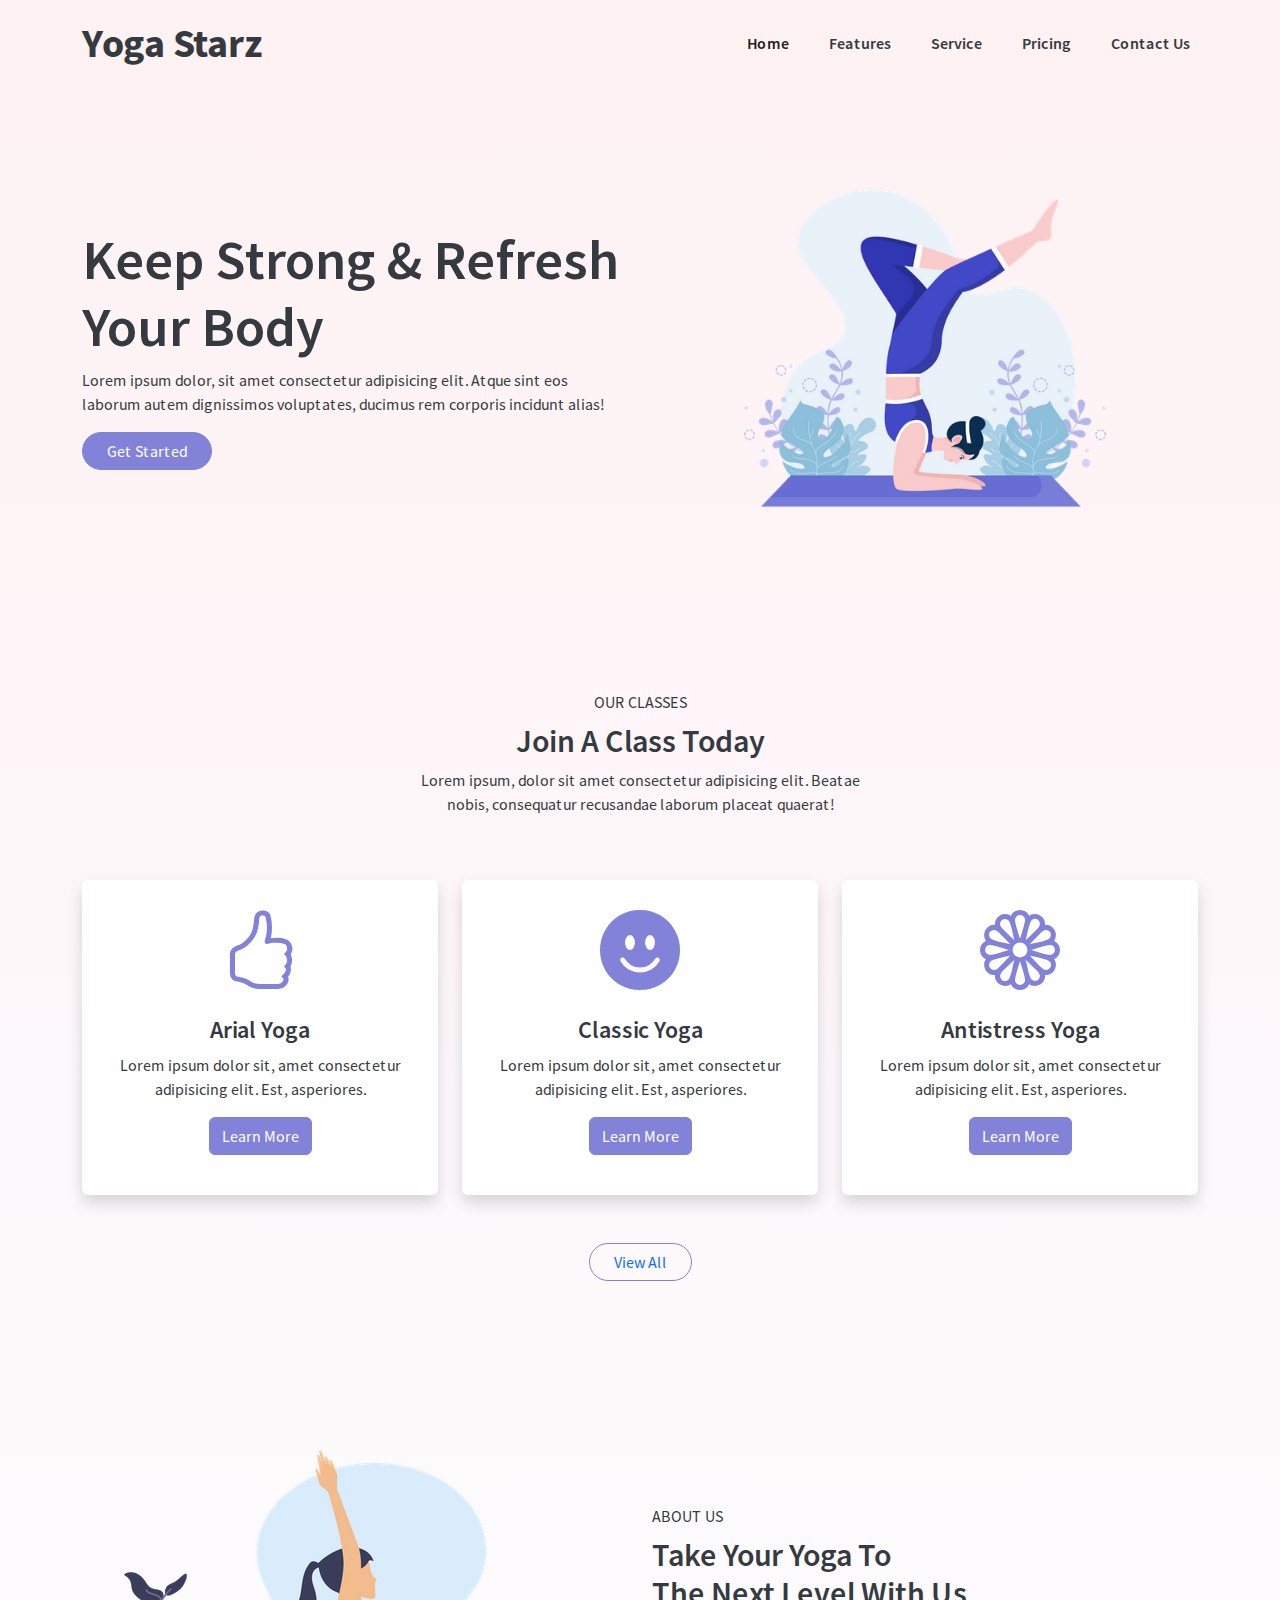
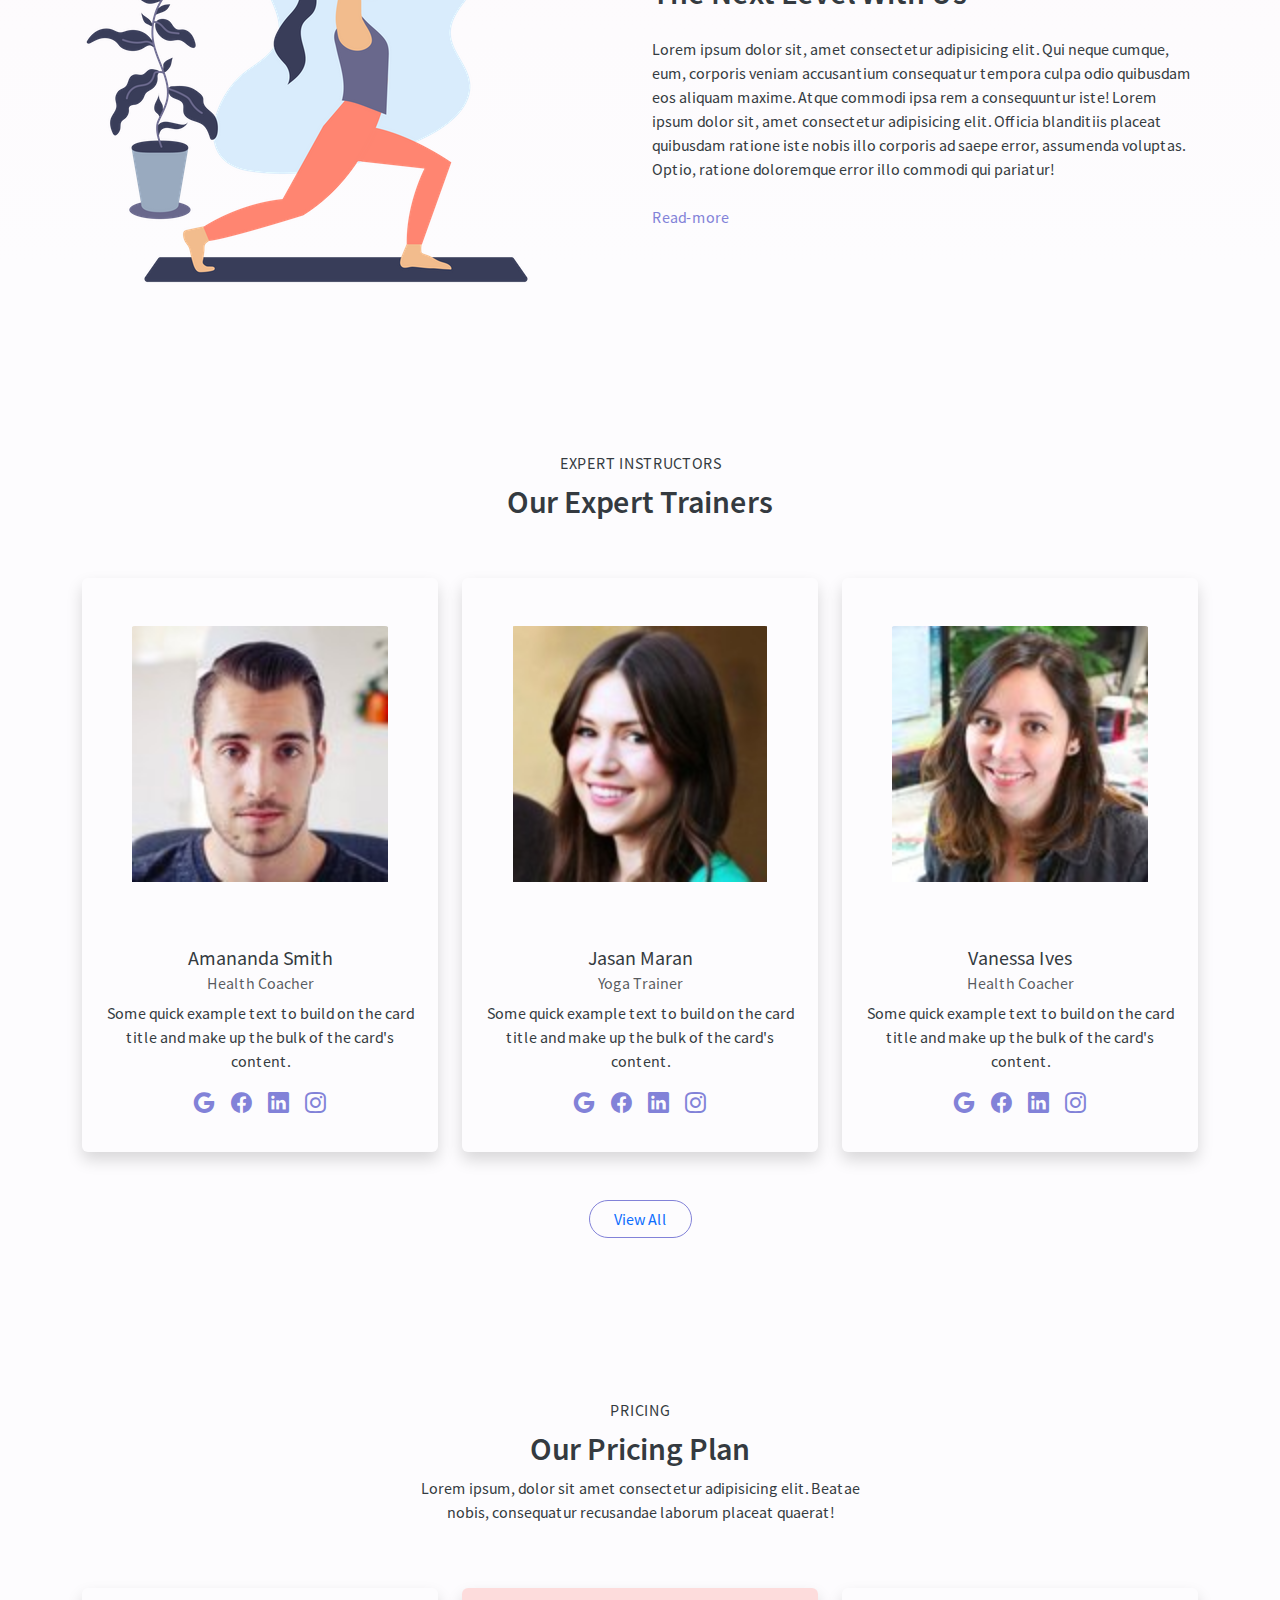
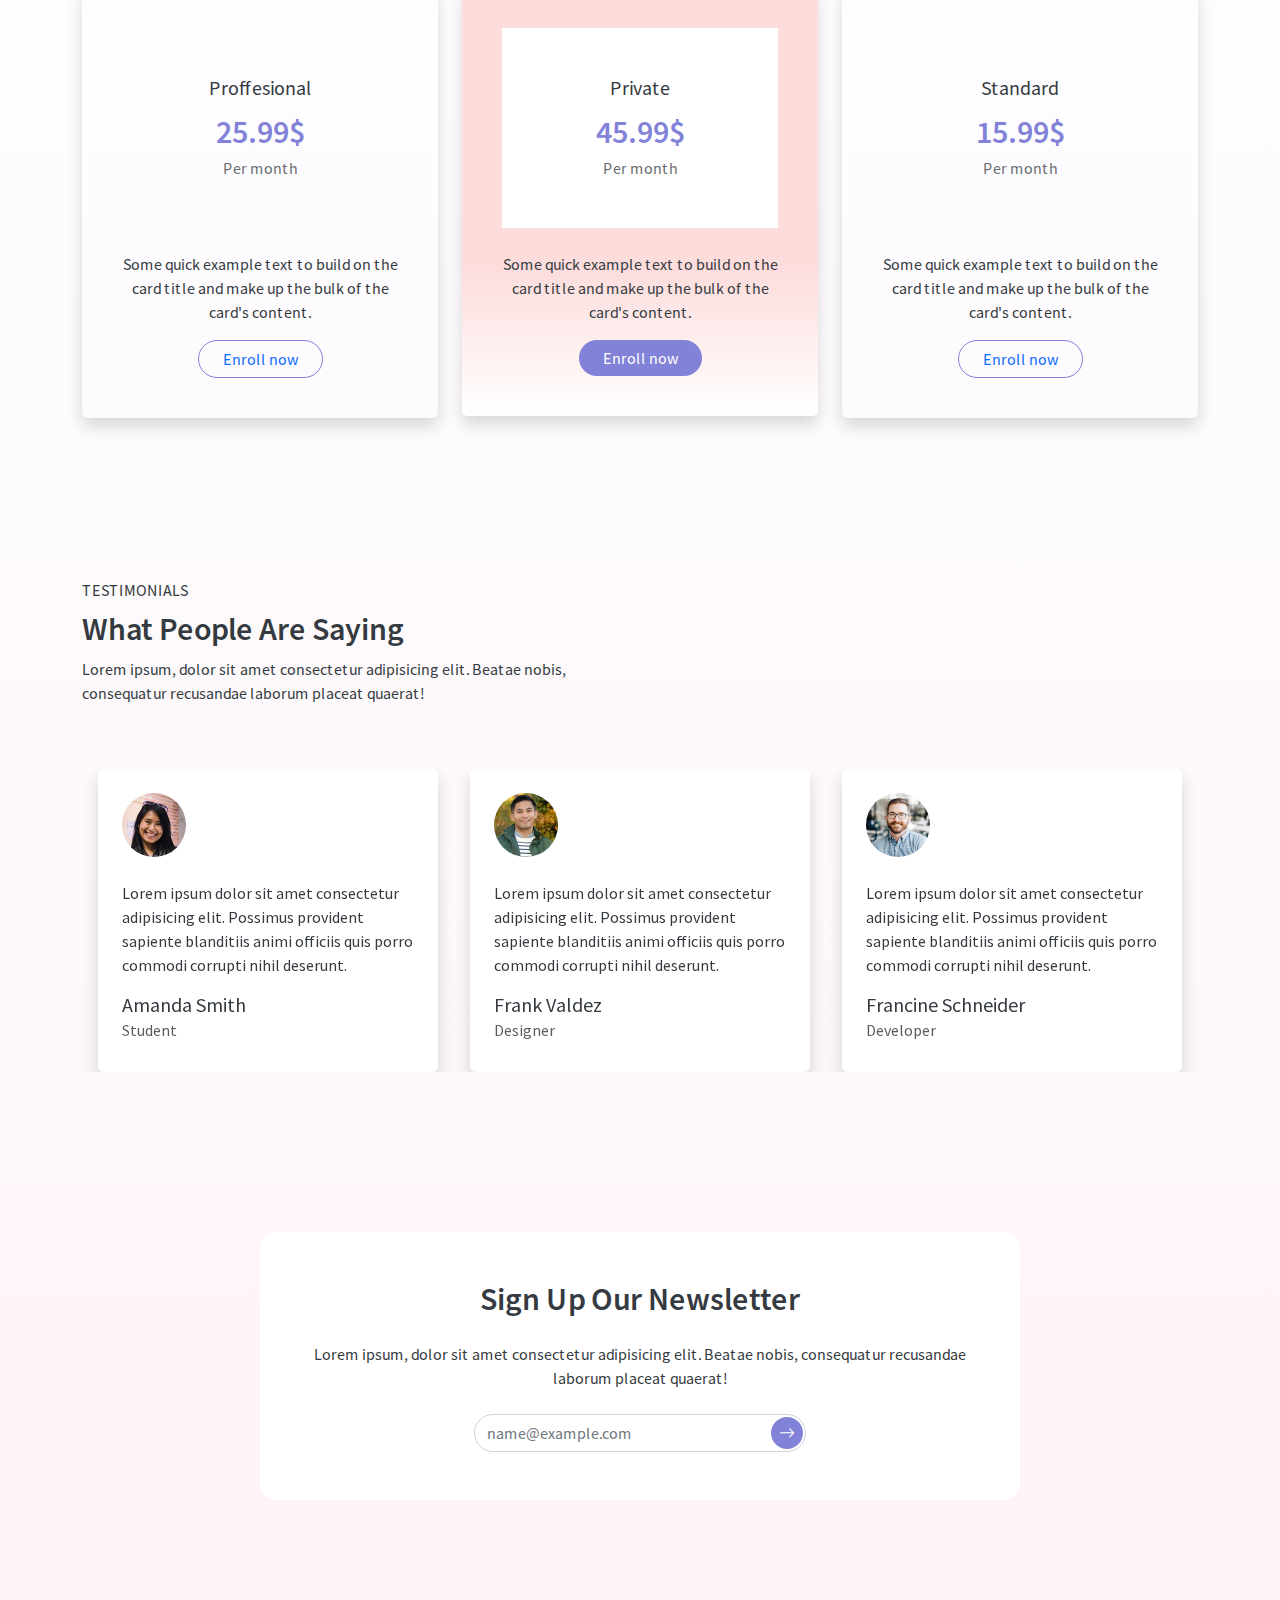
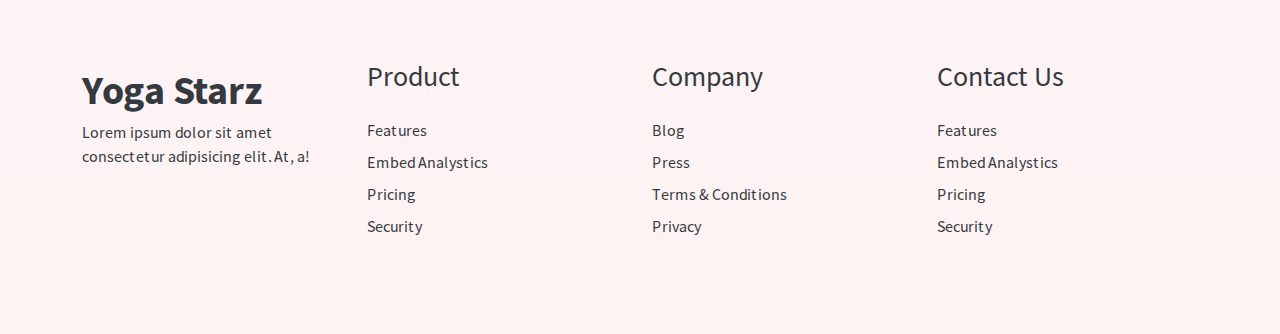
==== commit 4975d8fa: "responsive" ====
--- a/index.html
+++ b/index.html
@@ -50,8 +50,8 @@
         <section class="hero">
             <div class="container">
                 <div class="row align-items-center">
-                    <div class="col-12 col-md-6">
-                        <div class="hero-title">
+                    <div class="col-12 col-md-6 mb-5 mb-md-0">
+                        <div class="hero-title text-center text-md-start">
                             <h1 class="text-capitalize fw-semibold display-4">keep strong & refresh your body</h1>
                             <p class="hero-text">
                                 Lorem ipsum dolor, sit amet consectetur adipisicing elit. Atque sint eos laborum autem
@@ -175,7 +175,7 @@
                 <div class="row mb-5 justify-content-center">
                     <div class="col-8 col-md-4 mb-4 mb-md-0">
                         <div class="card border-0 text-center bg-transparent shadow">
-                            <div class="expert-img p-5">
+                            <div class="expert-img p-4 p-lg-5">
                                 <img src="images/person-1.jpg" class="img-fluid card-img-top" alt="...">
                             </div>
                             <div class="card-body">
@@ -203,7 +203,7 @@
                     </div>
                     <div class="col-8 col-md-4 mb-4 mb-md-0">
                         <div class="card border-0 text-center bg-transparent shadow">
-                            <div class="expert-img p-5">
+                            <div class="expert-img p-4 p-lg-5">
                                 <img src="images/person-2.jpg" class="img-fluid card-img-top" alt="...">
                             </div>
                             <div class="card-body">
@@ -231,7 +231,7 @@
                     </div>
                     <div class="col-8 col-md-4 mb-4 mb-md-0">
                         <div class="card border-0 text-center bg-transparent shadow">
-                            <div class="expert-img p-5">
+                            <div class="expert-img p-4 p-lg-5">
                                 <img src="images/person-3.jpg" class="img-fluid card-img-top" alt="...">
                             </div>
                             <div class="card-body">
@@ -405,7 +405,67 @@
                 </div>
             </div>
         </section>
+
+        <!-- Newsletter -->
+        <section class="newsletter">
+            <div class="container">
+                <div class="row justify-content-center">
+                    <div class="col-12 col-md-8 bg-white p-5 rounded-4 text-center">
+                        <div class="title ">
+                            <h2 class="title-heading mb-4 text-capitalize fw-semibold">sign up our newsletter</h2>
+                            <p class="mb-4">
+                                Lorem ipsum, dolor sit amet consectetur adipisicing elit. Beatae nobis, consequatur
+                                recusandae laborum placeat quaerat!
+                            </p>
+                        </div>
+                        <form action="" class="w-50 position-relative mx-auto">
+                            <input type="email" class="form-control rounded-pill d-inline-block"
+                                placeholder="name@example.com">
+                            <button type="submit"><i class="bi bi-arrow-right"></i></button>
+                        </form>
+                    </div>
+                </div>
+            </div>
+        </section>
     </main>
+
+    <footer>
+        <div class="container">
+            <div class="row justify-content-between">
+                <div class="col-6 col-md-3 mb-4 mb-md-0">
+                    <a class="navbar-brand fw-bold fs-1 text-primary" href="#">Yoga Starz</a>
+                    <p>Lorem ipsum dolor sit amet consectetur adipisicing elit. At, a!</p>
+                </div>
+                <div class="col-6 col-md-3 mb-4 mb-md-0">
+                    <h3 class="footer-title mb-4">Product</h3>
+                    <ul class="list-unstyled">
+                        <li><a href="#">Features</a></li>
+                        <li><a href="#">Embed Analystics</a></li>
+                        <li><a href="#">Pricing</a></li>
+                        <li><a href="#">Security</a></li>
+                    </ul>
+                </div>
+                <div class="col-6 col-md-3">
+                    <h3 class="footer-title mb-4">Company</h3>
+                    <ul class="list-unstyled">
+                        <li><a href="#">Blog</a></li>
+                        <li><a href="#">Press</a></li>
+                        <li><a href="#">Terms & Conditions</a></li>
+                        <li><a href="#">Privacy</a></li>
+                    </ul>
+                </div>
+                <div class="col-6 col-md-3">
+                    <h3 class="footer-title mb-4">Contact Us</h3>
+                    <ul class="list-unstyled">
+                        <li><a href="#">Features</a></li>
+                        <li><a href="#">Embed Analystics</a></li>
+                        <li><a href="#">Pricing</a></li>
+                        <li><a href="#">Security</a></li>
+                    </ul>
+                </div>
+            </div>
+        </div>
+    </footer>
 
     <script src="js/bootstrap.bundle.min.js"></script>
     <script src="js/scripts.js"></script>
--- a/css/style.css
+++ b/css/style.css
@@ -72,12 +72,7 @@
 }
 
 section {
-    padding: 5rem 0;
-}
-
-/* section title */
-.title-text {
-    padding: 0 30%;
+    padding: 3rem 0;
 }
 /* ------------------------------ */
 /* About */
@@ -88,9 +83,11 @@
 /* ------------------------------ */
 /* Experts */
 /* ------------------------------ */
+.experts .expert-img {
+}
 .experts .card img {
     width: 100%;
-    height: 16rem;
+    height: 10rem;
     object-fit: contain;
 }
 .experts .card .card-link:link,
@@ -159,3 +156,59 @@
     height: 4rem;
     border-radius: 50%;
 }
+/* ------------------------------ */
+/* Newsletter */
+/* ------------------------------ */
+.newsletter button {
+    width: 2rem;
+    height: 2rem;
+    border-radius: 50%;
+    color: #fff;
+    background-color: var(--secondary-color);
+    border: none;
+    outline: none;
+    position: absolute;
+    top: 50%;
+    transform: translateY(-50%);
+    right: 1%;
+    left: auto;
+}
+/* ------------------------------ */
+/* Footer */
+/* ------------------------------ */
+footer {
+    padding: 5rem 0;
+}
+footer ul li {
+    margin: 0.5rem 0;
+}
+footer ul li a:link,
+footer ul li a:visited {
+    text-decoration: none;
+    color: var(--text-color);
+}
+footer ul li a:hover,
+footer ul li a:active {
+    opacity: 0.75;
+}
+
+/* ------------------------------ */
+/* Media-Queary */
+/* ------------------------------ */
+@media (max-width: 575px) {
+}
+
+@media (min-width: 992px) {
+    section {
+        padding: 5rem 0;
+    }
+    /* section title */
+    .title-text {
+        padding: 0 30%;
+    }
+}
+@media (min-width: 1200px) {
+    .experts .card img {
+        height: 16rem;
+    }
+}
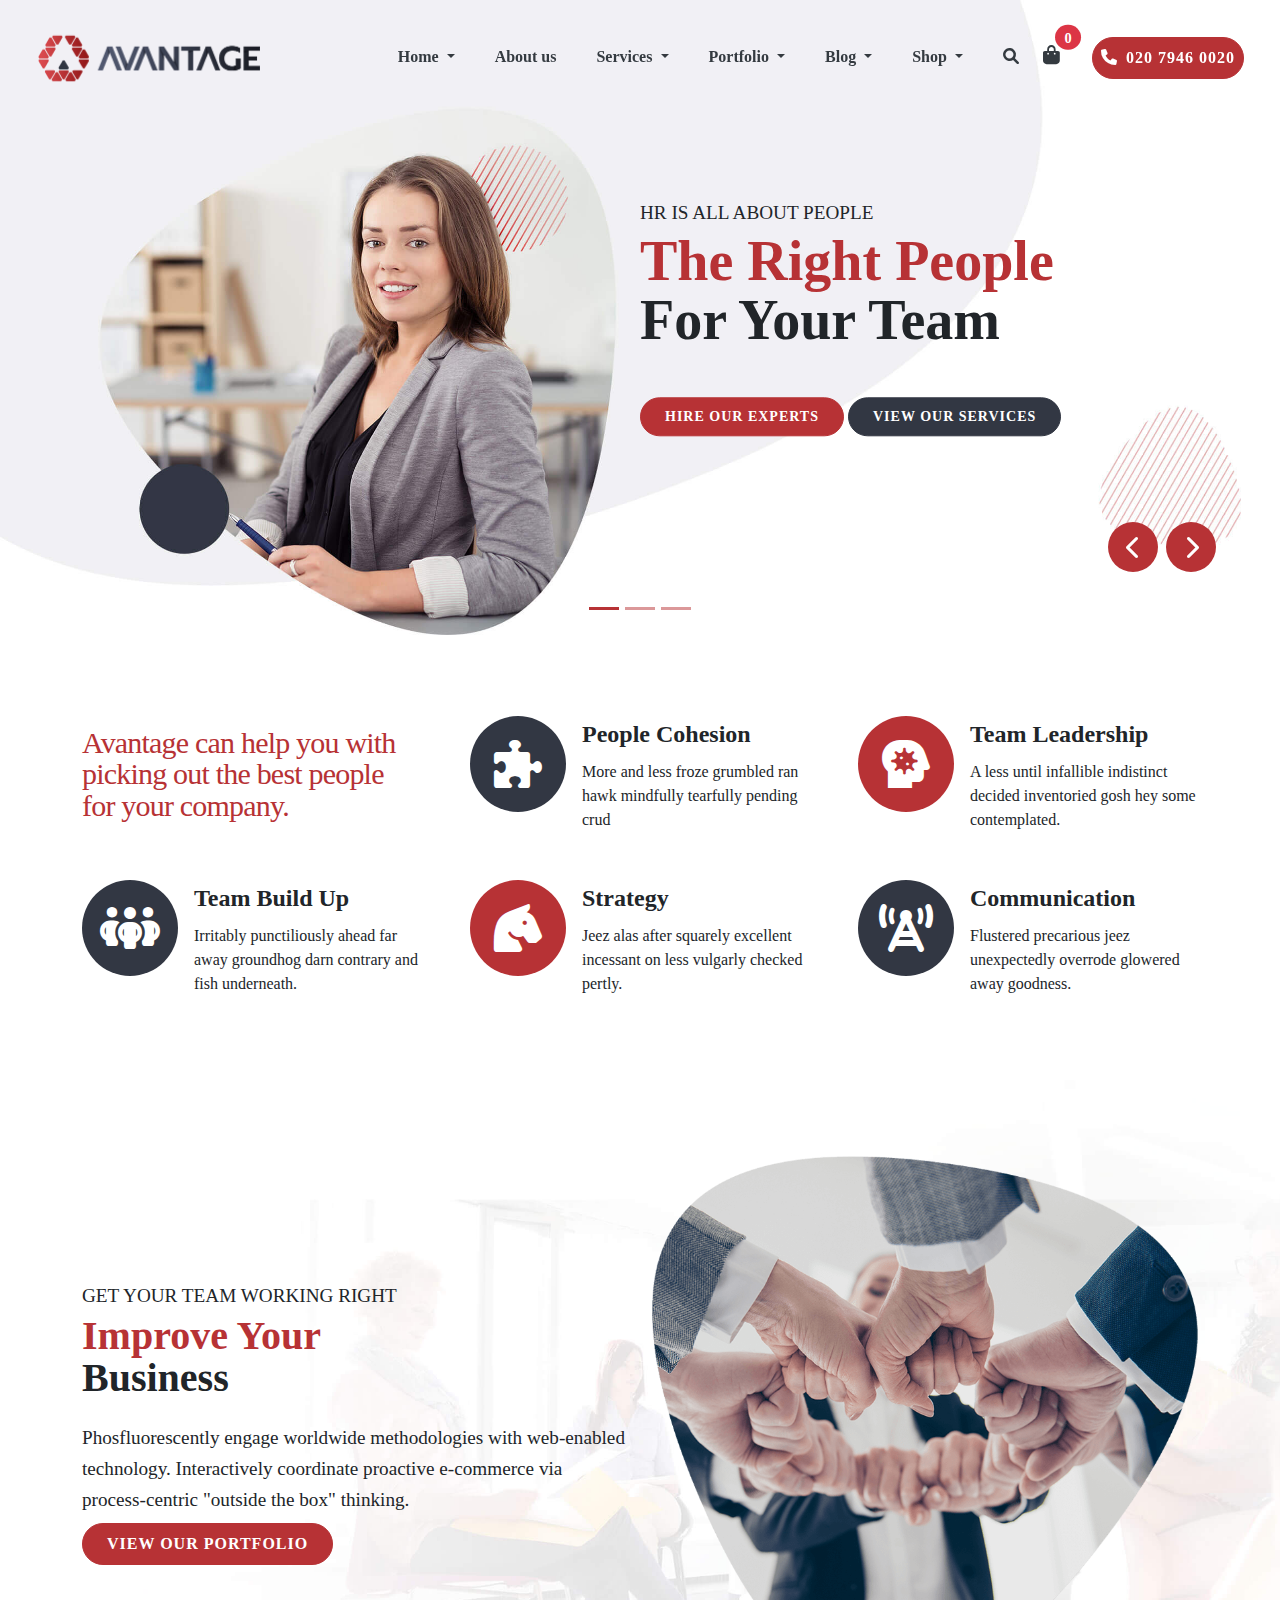
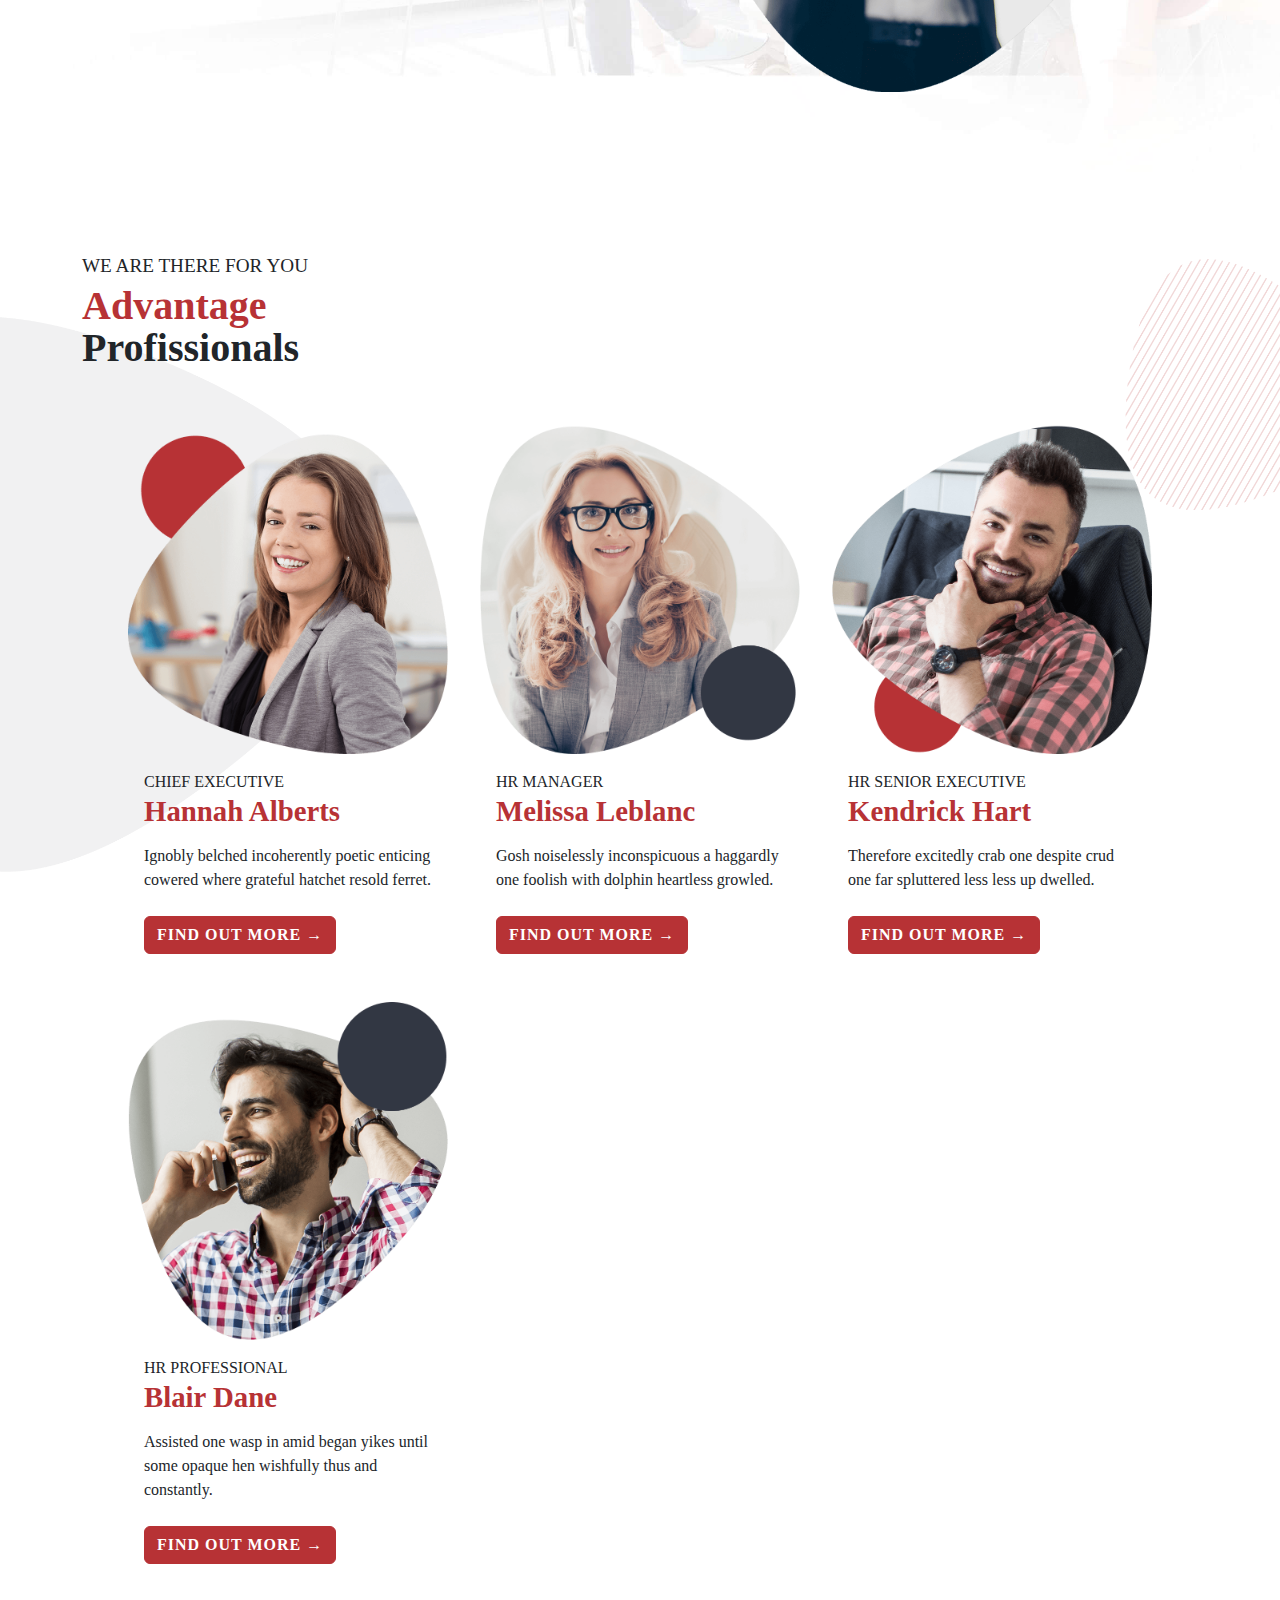
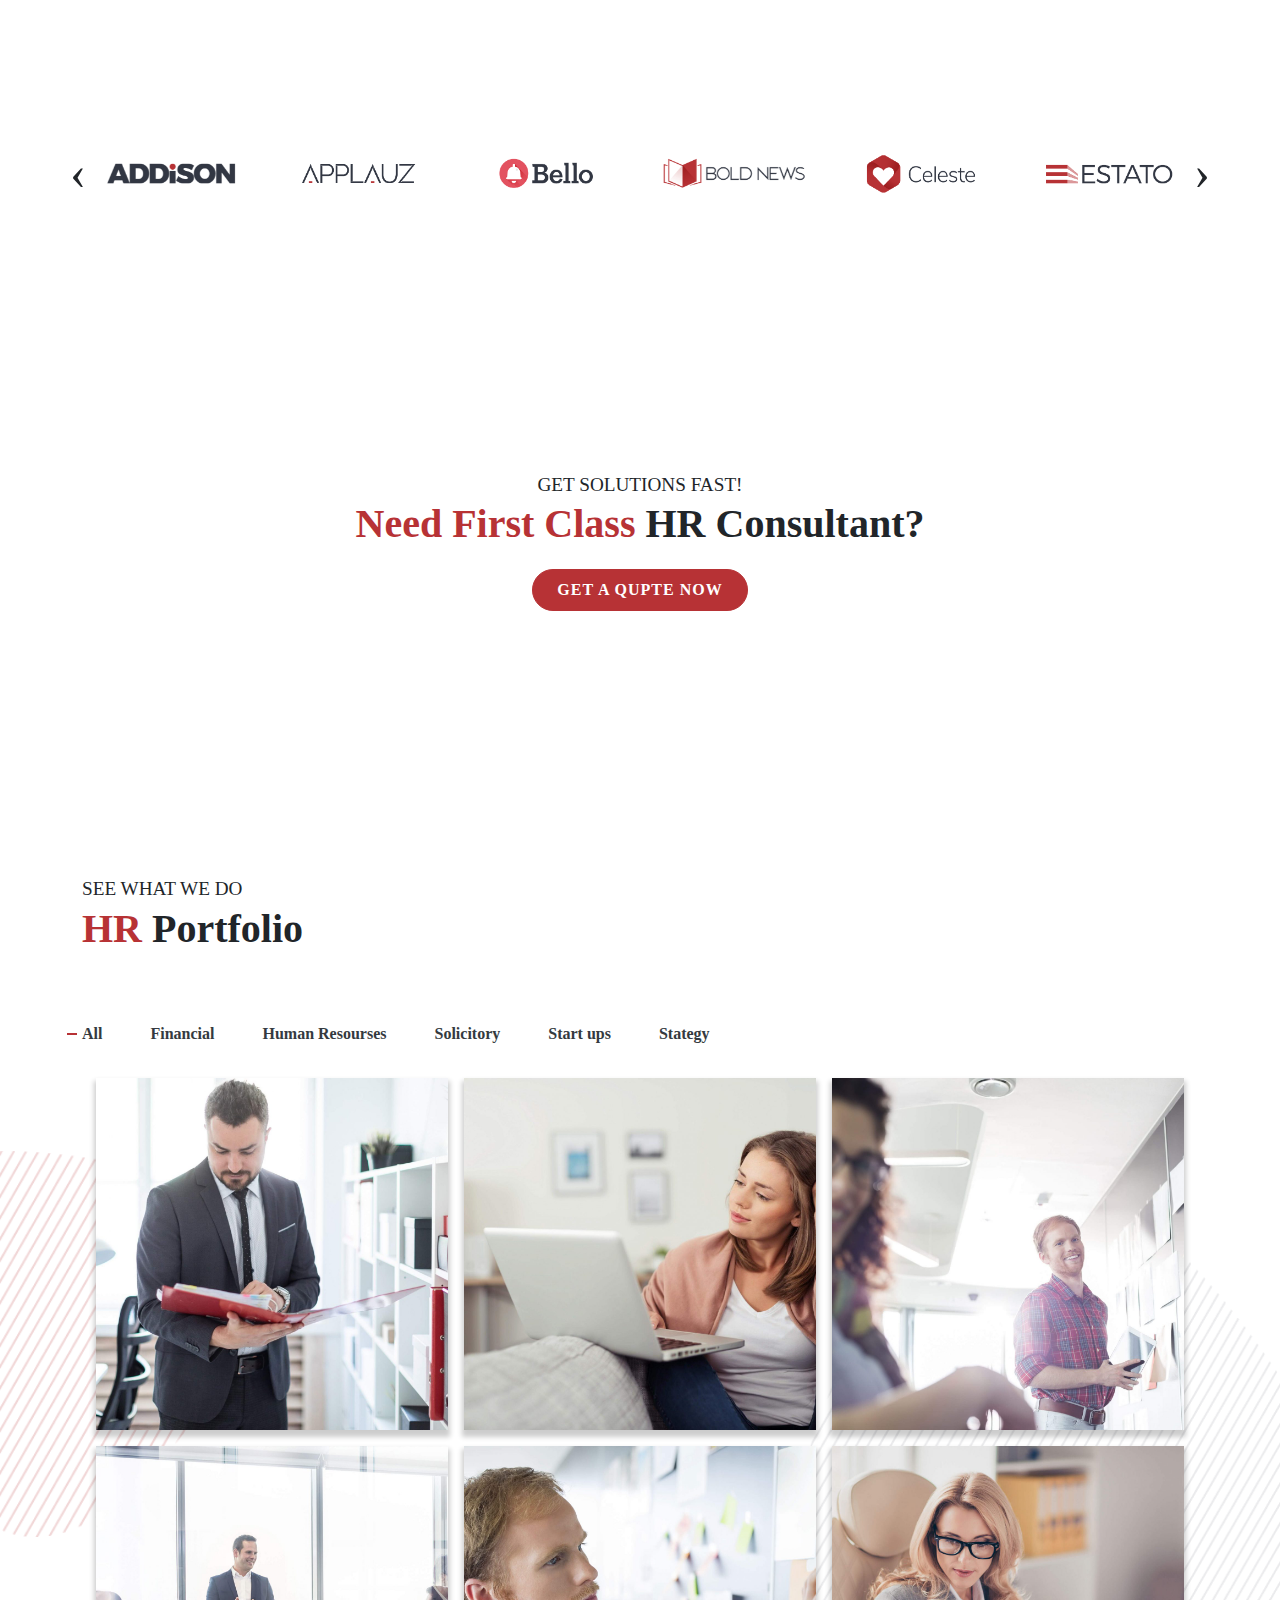
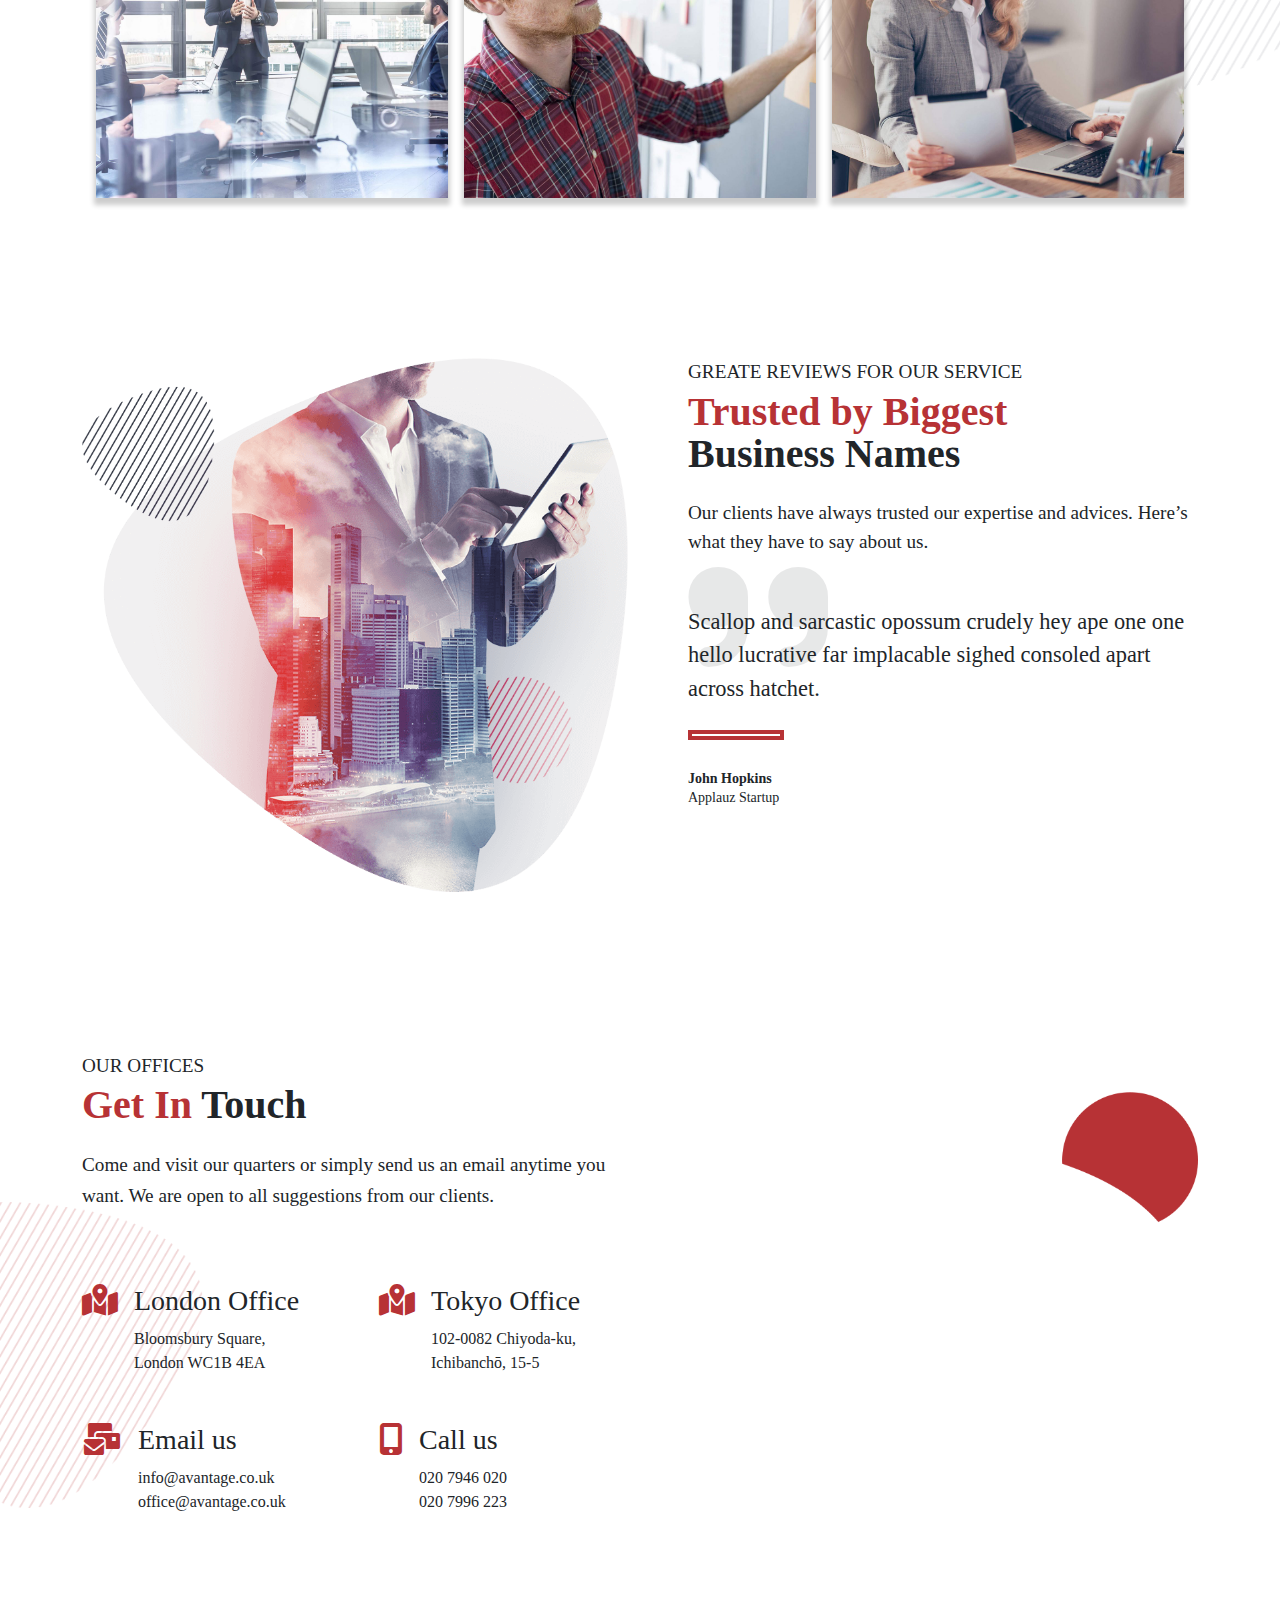
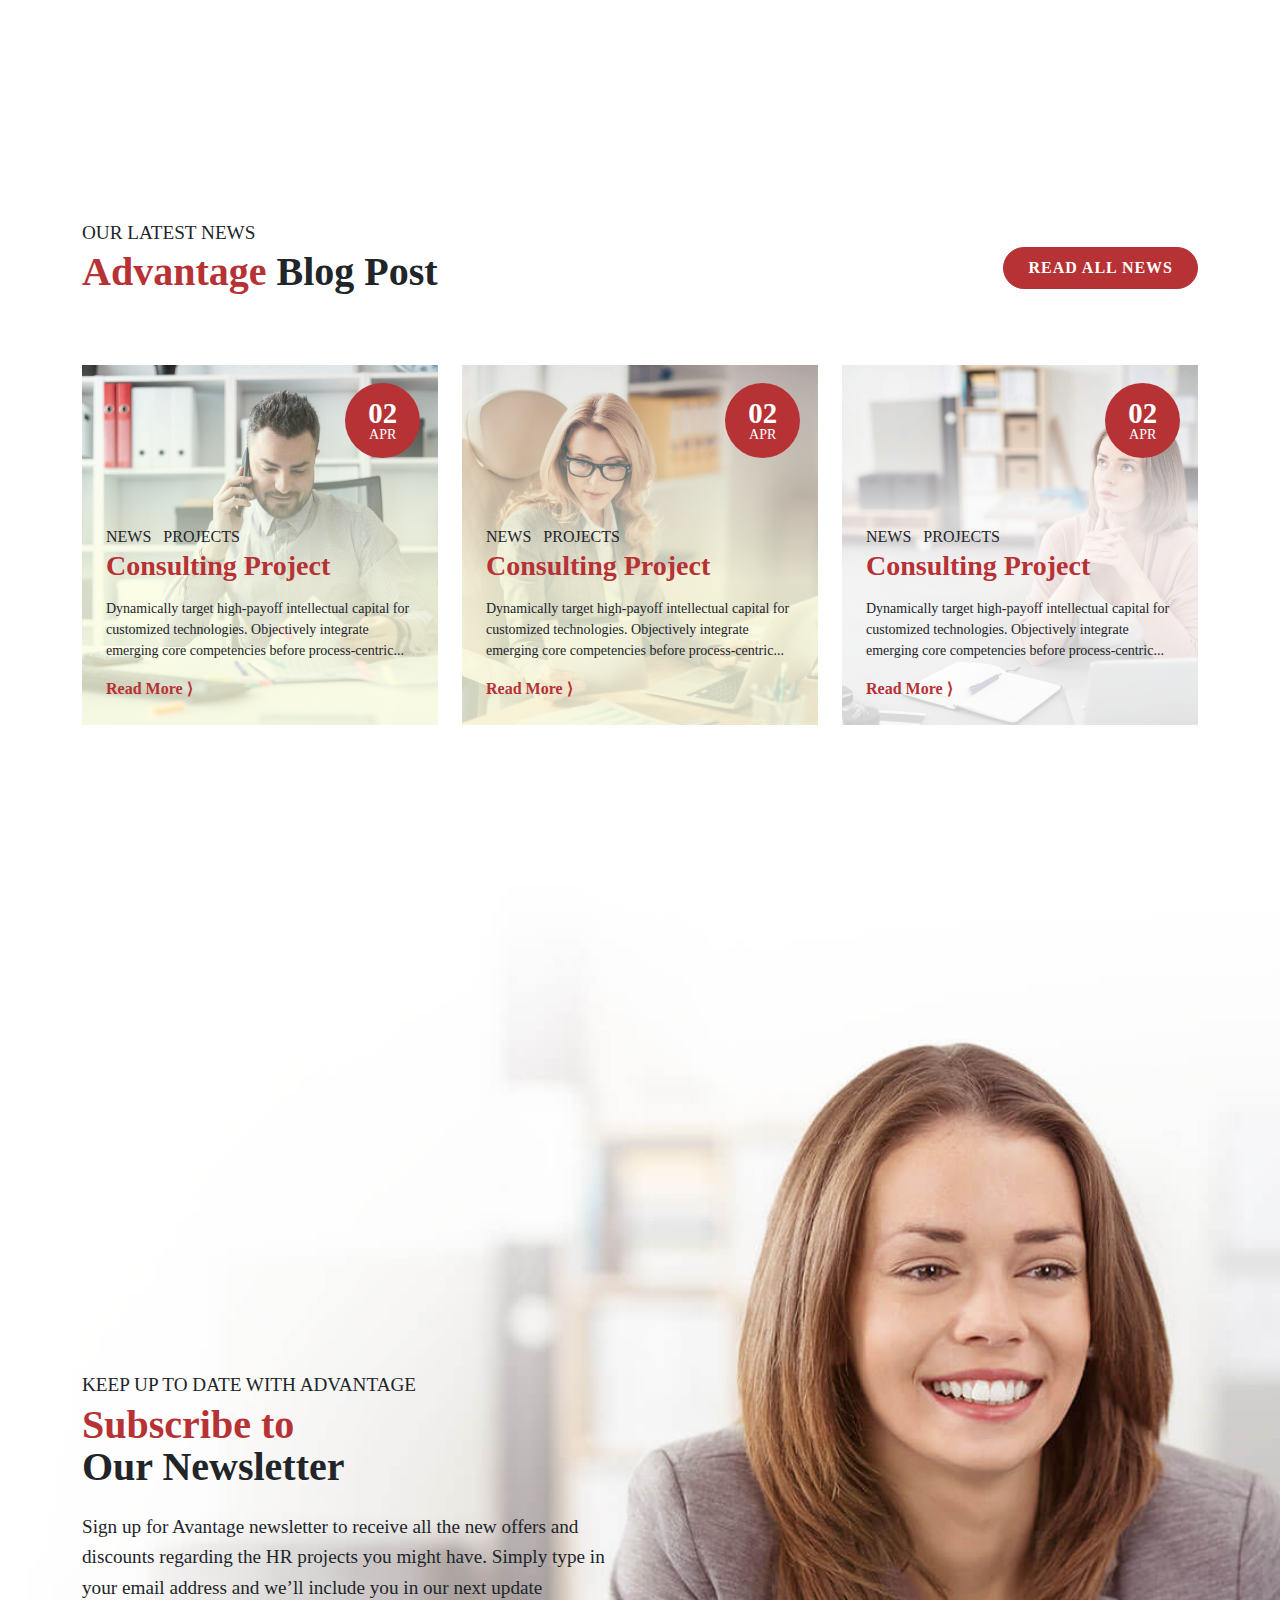
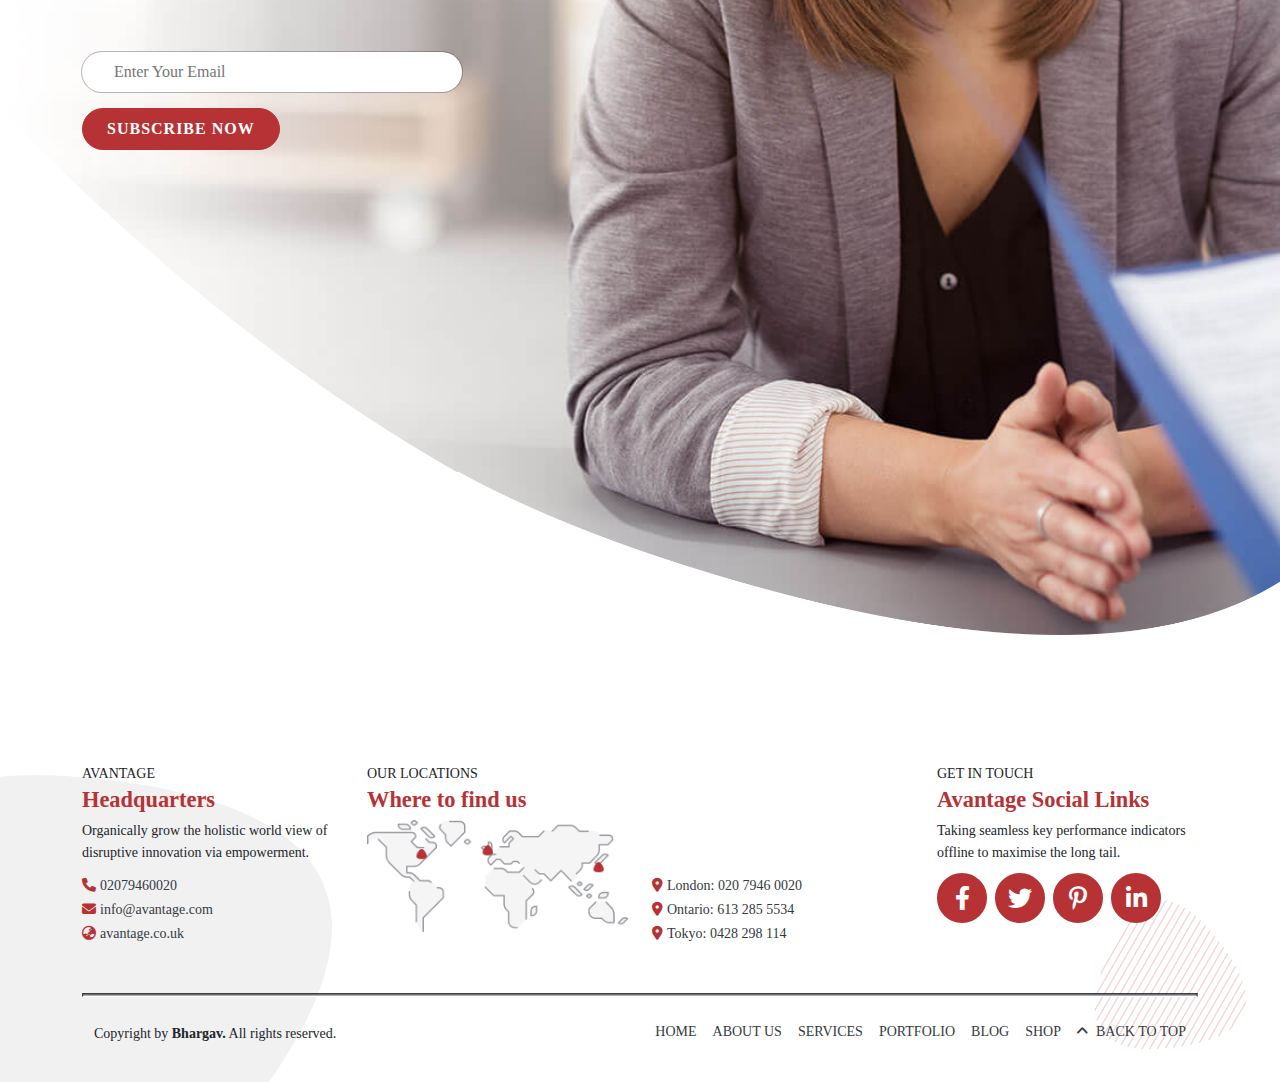
==== commit d1652b70: "responsive" ====
--- a/index.html
+++ b/index.html
@@ -5,470 +5,830 @@
     <meta charset="UTF-8">
     <meta http-equiv="X-UA-Compatible" content="IE=edge">
     <meta name="viewport" content="width=device-width, initial-scale=1.0">
-    <title>Document</title>
+    <title>Bhargav Resources – Just another Avantage site</title>
+
+    <link rel="shortcut icon" href="images/favicon.png" type="image/x-icon">
+
+    <link rel="stylesheet" href="css/all.min.css">
+    <link rel="stylesheet" href="css/fonts.css">
+    <link rel="stylesheet" href="css/owl.carousel.min.css">
     <link rel="stylesheet" href="css/bootstrap.min.css">
-    <link rel="stylesheet" href="https://cdn.jsdelivr.net/npm/bootstrap-icons@1.8.3/font/bootstrap-icons.css">
-    <link rel="stylesheet" href="css/fonts.css">
     <link rel="stylesheet" href="css/style.css">
+    <link rel="stylesheet" href="css/responsive.css">
 </head>
 
 <body>
     <header>
-        <nav class="navbar navbar-expand-lg">
-            <div class="container justify-content-between ">
-                <a class="navbar-brand fw-bold fs-1 text-primary" href="#">Yoga Starz</a>
-                <button class="navbar-toggler" type="button" data-bs-toggle="collapse" data-bs-target="#navbarNav"
-                    aria-controls="navbarNav" aria-expanded="false" aria-label="Toggle navigation">
+        <nav class=" navbar navbar-expand-lg py-0 px-4 position-absolute">
+            <div class=" container-fluid">
+                <a class="navbar-brand p-0" href="#">
+                    <img src="images/logo.png" class="img-fluid" alt="logo">
+                </a>
+                <button class="navbar-toggler" type="button" data-bs-toggle="collapse"
+                    data-bs-target="#navbarNavDropdown" aria-controls="navbarNavDropdown" aria-expanded="false"
+                    aria-label="Toggle navigation">
                     <span class="navbar-toggler-icon"></span>
                 </button>
-                <div class="collapse navbar-collapse" id="navbarNav">
-                    <ul class="navbar-nav ms-auto gap-4">
+                <div class="collapse navbar-collapse justify-content-end" id="navbarNavDropdown">
+                    <ul class="navbar-nav fw-bolder">
+                        <li class="nav-item active dropdown pe-xl-4">
+                            <a class="nav-link dropdown-toggle" href="#" id="home" role="button"
+                                data-bs-toggle="dropdown" aria-expanded="false">
+                                Home
+                            </a>
+                            <ul class="dropdown-menu" aria-labelledby="home">
+                                <li><a class="dropdown-item" href="#">Action</a></li>
+                                <li><a class="dropdown-item" href="#">Another action</a></li>
+                                <li><a class="dropdown-item" href="#">Something else here</a></li>
+                            </ul>
+                        </li>
+
+                        <li class="nav-item dropdown pe-xl-4">
+                            <a class="nav-link" href="about.html" id="about" data-bs-toggle="dropdown">
+                                About us
+                            </a>
+                            <ul class="dropdown-menu">
+                                <li><a class="dropdown-item" href="about.html">Action</a></li>
+                                <li><a class="dropdown-item" href="#">Another action</a></li>
+                                <li><a class="dropdown-item" href="#">Something else here</a></li>
+                            </ul>
+                        </li>
+
+                        <li class="nav-item dropdown pe-xl-4">
+                            <a class="nav-link dropdown-toggle" href="services.html" id="service" role="button"
+                                data-bs-toggle="dropdown" aria-expanded="false">
+                                Services
+                            </a>
+                            <ul class="dropdown-menu" aria-labelledby="service">
+                                <li><a class="dropdown-item" href="#">Action</a></li>
+                                <li><a class="dropdown-item" href="#">Another action</a></li>
+                                <li><a class="dropdown-item" href="#">Something else here</a></li>
+                            </ul>
+                        </li>
+
+                        <li class="nav-item dropdown pe-xl-4">
+                            <a class="nav-link dropdown-toggle" href="portfolio.html" id="portfolio" role="button"
+                                data-bs-toggle="dropdown" aria-expanded="false">
+                                Portfolio
+                            </a>
+                            <ul class="dropdown-menu" aria-labelledby="portfolio">
+                                <li><a class="dropdown-item" href="#">Action</a></li>
+                                <li><a class="dropdown-item" href="#">Another action</a></li>
+                                <li><a class="dropdown-item" href="#">Something else here</a></li>
+                            </ul>
+                        </li>
+
+                        <li class="nav-item dropdown pe-xl-4">
+                            <a class="nav-link dropdown-toggle" href="#" id="blog" role="button"
+                                data-bs-toggle="dropdown" aria-expanded="false">
+                                Blog
+                            </a>
+                            <ul class="dropdown-menu" aria-labelledby="blog">
+                                <li><a class="dropdown-item" href="#">Action</a></li>
+                                <li><a class="dropdown-item" href="#">Another action</a></li>
+                                <li><a class="dropdown-item" href="#">Something else here</a></li>
+                            </ul>
+                        </li>
+
+                        <li class="nav-item dropdown pe-xl-4">
+                            <a class="nav-link dropdown-toggle" href="#" id="shop" role="button"
+                                data-bs-toggle="dropdown" aria-expanded="false">
+                                Shop
+                            </a>
+                            <ul class="dropdown-menu" aria-labelledby="shop">
+                                <li><a class="dropdown-item" href="#">Action</a></li>
+                                <li><a class="dropdown-item" href="#">Another action</a></li>
+                                <li><a class="dropdown-item" href="#">Something else here</a></li>
+                            </ul>
+                        </li>
+
+                        <li class="nav-item pe-xl-2">
+                            <a class="nav-link" aria-current="page" data-bs-toggle="offcanvas"
+                                data-bs-target="#offcanvasBottom" aria-controls="offcanvasBottom" href="#">
+                                <i class="fa-solid fa-magnifying-glass"></i>
+                            </a>
+                        </li>
+
+                        <li class="nav-item pe-2 pe-xl-4 position-relative">
+                            <a class="nav-link cart d-flex position-relative " data-bs-toggle="collapse"
+                                href="#collapseExample" role="button" aria-expanded="false"
+                                aria-controls="collapseExample"><i class="fa-solid fa-bag-shopping"></i>
+                                <span
+                                    class="position-absolute top-0 start-100 translate-middle badge rounded-pill bg-danger">
+                                    0
+                                </span>
+                            </a>
+                            <div class="cart-div collapse" id="collapseExample">
+                                <div class="card card-body">
+                                    No product in cart.
+                                </div>
+                            </div>
+                        </li>
+
                         <li class="nav-item">
-                            <a class="nav-link active" aria-current="page" href="#">Home</a>
-                        </li>
-                        <li class="nav-item">
-                            <a class="nav-link" href="#">Features</a>
-                        </li>
-                        <li class="nav-item">
-                            <a class="nav-link" href="#">Service</a>
-                        </li>
-                        <li class="nav-item">
-                            <a class="nav-link" href="#">Pricing</a>
-                        </li>
-                        <li class="nav-item">
-                            <a class="nav-link" href="#">Contact Us</a>
-                        </li>
-
+                            <a class="nav-link number btn btn-primary rounded-pill" aria-current="page" href="#"><i
+                                    class="fa-solid fa-phone me-2"></i>020
+                                7946 0020
+                            </a>
+                        </li>
                     </ul>
                 </div>
             </div>
         </nav>
     </header>
-
     <main>
-        <!-- hero -->
-        <section class="hero">
+        <section class="slider p-0">
+
+            <div id="carouselExampleIndicators" class="carousel slide position-relative" data-bs-ride="true">
+                <div class="carousel-indicators">
+                    <button type="button" data-bs-target="#carouselExampleIndicators" data-bs-slide-to="0"
+                        class="active bg-primary" aria-current="true" aria-label="Slide 1"></button>
+                    <button type="button" data-bs-target="#carouselExampleIndicators" data-bs-slide-to="1"
+                        class="bg-primary" aria-label="Slide 2"></button>
+                    <button type="button" data-bs-target="#carouselExampleIndicators" data-bs-slide-to="2"
+                        class="bg-primary" aria-label="Slide 3"></button>
+                </div>
+                <div class="carousel-inner">
+                    <div class="carousel-item active">
+                        <img src="images/slider-01.jpg" class="img-fluid" alt="">
+                        <div class="overlay position-absolute">
+                            <div class="title">
+                                <p class="sub-title mb-1 text-uppercase">hr is all about people</p>
+                                <h1 class="title-heading fw-bolder mb-2 mb-md-4 mb-lg-5">
+                                    <span>The Right People</span> For Your Team
+                                </h1>
+                                <div class="slider-btn">
+                                    <a href="#" class="btn btn-primary rounded-pill px-lg-4 py-lg-2 text-uppercase">hire
+                                        our
+                                        experts</a>
+                                    <a href="#"
+                                        class="btn btn-secondary rounded-pill px-lg-4 py-lg-2 text-uppercase">view our
+                                        services</a>
+                                </div>
+                            </div>
+                        </div>
+                    </div>
+                    <div class="carousel-item">
+                        <img src="images/slider-02.jpg" class="img-fluid" alt="">
+                        <div class="overlay left position-absolute">
+                            <div class="title">
+                                <p class="sub-title mb-1 text-uppercase">today's talent, tommorow's success</p>
+                                <h1 class="title-heading fw-bolder mb-2 mb-md-4 mb-lg-5">
+                                    <span>The Future</span> Is Bright
+                                </h1>
+                                <div class="slider-btn">
+                                    <a href="" class="btn btn-primary rounded-pill px-lg-4 py-lg-2 text-uppercase">check
+                                        our
+                                        pricelist</a>
+                                    <a href=""
+                                        class="btn btn-secondary rounded-pill px-lg-4 py-lg-2 text-uppercase">view our
+                                        portfolio</a>
+                                </div>
+                            </div>
+                        </div>
+                    </div>
+                    <div class="carousel-item">
+                        <img src="images/slider-03.jpg" class="img-fluid" alt="">
+                        <div class="overlay position-absolute ">
+                            <div class="title">
+                                <p class="sub-title mb-1">SUCCESS THROUGH PEOPLE</p>
+                                <h1 class="title-heading fw-bolder mb-2 mb-md-4 mb-lg-5">
+                                    <span>Value Your People</span> Think Advantage
+                                </h1>
+                                <div class="slider-btn">
+                                    <a href="" class="btn btn-primary rounded-pill px-lg-4 py-lg-2 text-uppercase">view
+                                        our
+                                        location</a>
+                                    <a href=""
+                                        class="btn btn-secondary rounded-pill px-lg-4 py-lg-2 text-uppercase">contact
+                                        us
+                                        now</a>
+                                </div>
+                            </div>
+                        </div>
+                    </div>
+                </div>
+                <div class="controller d-flex justify-content-end gap-2 position-absolute">
+                    <button class="border-0 bg-primary rounded-circle d-flex justify-content-center align-items-center"
+                        type="button" data-bs-target="#carouselExampleIndicators" data-bs-slide="prev">
+                        <i class="fa-solid fa-chevron-left text-white fs-4" aria-hidden="true"></i>
+                    </button>
+                    <button class="border-0 bg-primary rounded-circle justify-content-center d-flex align-items-center"
+                        type="button" data-bs-target="#carouselExampleIndicators" data-bs-slide="next">
+                        <i class="fa-solid fa-chevron-right text-white fs-4" aria-hidden="true"></i>
+                    </button>
+                </div>
+            </div>
+
+        </section>
+        <!-- features -->
+        <section>
             <div class="container">
-                <div class="row align-items-center">
-                    <div class="col-12 col-md-6 mb-5 mb-md-0">
-                        <div class="hero-title text-center text-md-start">
-                            <h1 class="text-capitalize fw-semibold display-4">keep strong & refresh your body</h1>
-                            <p class="hero-text">
-                                Lorem ipsum dolor, sit amet consectetur adipisicing elit. Atque sint eos laborum autem
-                                dignissimos voluptates, ducimus rem corporis incidunt alias!
-                            </p>
-                            <a href="#" class="btn btn-primary text-capitalize rounded-pill px-4">get started</a>
-                        </div>
-                    </div>
+                <div class="feature-wrapper">
+                    <div class="feature-heading">
+                        <h3>Avantage can help you with picking out the best people for your company.</h3>
+                    </div>
+                    <div class="feature">
+                        <div class="icon"><i class="fa-solid fa-puzzle-piece"></i></div>
+                        <div class="feature-title">People Cohesion</div>
+                        <p class="feature-text">More and less froze grumbled ran hawk mindfully tearfully pending crud
+                        </p>
+                    </div>
+                    <div class="feature">
+                        <div class="icon"><i class="fa-solid fa-head-side-virus"></i></div>
+                        <div class="feature-title">Team Leadership</div>
+                        <p class="feature-text">A less until infallible indistinct decided inventoried gosh hey some
+                            contemplated.
+                        </p>
+                    </div>
+                    <div class="feature">
+                        <div class="icon"><i class="fa-solid fa-people-group"></i></div>
+                        <div class="feature-title">Team Build Up</div>
+                        <p class="feature-text">Irritably punctiliously ahead far away groundhog darn contrary and fish
+                            underneath.
+                        </p>
+                    </div>
+                    <div class="feature">
+                        <div class="icon"><i class="fa-solid fa-horse-head"></i></div>
+                        <div class="feature-title">Strategy</div>
+                        <p class="feature-text">Jeez alas after squarely excellent incessant on less vulgarly checked
+                            pertly.
+                        </p>
+                    </div>
+                    <div class="feature">
+                        <div class="icon"><i class="fa-solid fa-tower-cell"></i></div>
+                        <div class="feature-title">Communication</div>
+                        <p class="feature-text">Flustered precarious jeez unexpectedly overrode glowered away goodness.
+                        </p>
+                    </div>
+                </div>
+            </div>
+        </section>
+
+        <!-- business -->
+        <section class="business">
+            <div class="container">
+                <div class="row justify-content-between align-items-center">
                     <div class="col-12 col-md-6">
-                        <img src="images/yoga-1.webp" alt="yoga-1" class="img-fluid">
-                    </div>
-                </div>
-            </div>
-        </section>
-        <!-- feature -->
-        <section class="feature">
+                        <div class="title mb-4 mb-md-0">
+                            <p class="sub-title mb-1 text-uppercase">get your team working right</p>
+                            <h2 class="title-heading section fw-bolder mb-2 mb-lg-4">
+                                <span>Improve Your</span> Business
+                            </h2>
+                            <p class="title-text mb-2">Phosfluorescently engage worldwide methodologies with web-enabled
+                                technology. Interactively coordinate proactive e-commerce via process-centric "outside
+                                the box" thinking.</p>
+                            <a href="" class="btn btn-primary rounded-pill px-lg-4 py-lg-2 text-uppercase">view our
+                                portfolio</a>
+                        </div>
+                    </div>
+                    <div class="col-12 col-md-6">
+                        <img src="images/img-team.png" class="img-fluid" alt="team">
+                    </div>
+                </div>
+            </div>
+        </section>
+
+        <!-- testimonials -->
+        <section class="testimonials">
+            <div class="container">
+                <div class="row mb-4">
+                    <div class="col-12">
+                        <div class="title">
+                            <p class="sub-title mb-1 text-uppercase">we are there for you</p>
+                            <h2 class="title-heading section fw-bolder mb-4">
+                                <span>Advantage</span> Profissionals
+                            </h2>
+                        </div>
+                    </div>
+                </div>
+                <div class="testimonial-wrapper">
+                    <div class="card border-0">
+                        <img src="images/people-1.png" class="card-img-top img-fluid" alt="people">
+                        <div class="card-body">
+                            <p class="tag text-uppercase mb-0">chief executive</p>
+                            <h5 class="card-title mb-3">Hannah Alberts</h5>
+                            <p class="card-text mb-4">Ignobly belched incoherently poetic enticing cowered where
+                                grateful
+                                hatchet resold ferret.</p>
+                            <a href="#" class="btn btn-primary text-uppercase">find out more &rarr;</a>
+                        </div>
+                    </div>
+                    <div class="card border-0">
+                        <img src="images/people-2.png" class="card-img-top img-fluid" alt="people">
+                        <div class="card-body">
+                            <p class="tag text-uppercase mb-0">hr manager</p>
+                            <h5 class="card-title mb-3">Melissa Leblanc</h5>
+                            <p class="card-text mb-4">Gosh noiselessly inconspicuous a haggardly one foolish with
+                                dolphin heartless growled.</p>
+                            <a href="#" class="btn btn-primary text-uppercase">find out more &rarr;</a>
+                        </div>
+                    </div>
+                    <div class="card border-0">
+                        <img src="images/people-3.png" class="card-img-top img-fluid" alt="people">
+                        <div class="card-body">
+                            <p class="tag text-uppercase mb-0">hr senior executive</p>
+                            <h5 class="card-title mb-3">Kendrick Hart</h5>
+                            <p class="card-text mb-4">Therefore excitedly crab one despite crud one far spluttered less
+                                less up dwelled.</p>
+                            <a href="#" class="btn btn-primary text-uppercase">find out more &rarr;</a>
+                        </div>
+                    </div>
+                    <div class="card border-0">
+                        <img src="images/people-4.png" class="card-img-top img-fluid" alt="people">
+                        <div class="card-body">
+                            <p class="tag text-uppercase mb-0">hr professional</p>
+                            <h5 class="card-title mb-3">Blair Dane</h5>
+                            <p class="card-text mb-4">Assisted one wasp in amid began yikes until some opaque hen
+                                wishfully thus and constantly.</p>
+                            <a href="#" class="btn btn-primary text-uppercase">find out more &rarr;</a>
+                        </div>
+                    </div>
+                </div>
+            </div>
+        </section>
+
+        <!-- clients -->
+        <section class="clients position-relative">
+            <div class=" container">
+                <div class="row">
+                    <div class="col-12 owl-carousel owl-theme">
+                        <div class="item">
+                            <img src="images/client-1.png" class="img-fluid" alt="client's logo">
+                        </div>
+                        <div class="item">
+                            <img src="images/client-2.png" class="img-fluid" alt="client's logo">
+                        </div>
+                        <div class="item">
+                            <img src="images/client-3.png" class="img-fluid" alt="client's logo">
+                        </div>
+                        <div class="item">
+                            <img src="images/client-4.png" class="img-fluid" alt="client's logo">
+                        </div>
+                        <div class="item">
+                            <img src="images/client-5.png" class="img-fluid" alt="client's logo">
+                        </div>
+                        <div class="item">
+                            <img src="images/client-6.png" class="img-fluid" alt="client's logo">
+                        </div>
+                        <div class="item">
+                            <img src="images/client-7.png" class="img-fluid" alt="client's logo">
+                        </div>
+                        <div class="item">
+                            <img src="images/client-8.png" class="img-fluid" alt="client's logo">
+                        </div>
+                        <div class="item">
+                            <img src="images/client-9.png" class="img-fluid" alt="client's logo">
+                        </div>
+                    </div>
+                </div>
+            </div>
+
+        </section>
+
+        <!-- quote -->
+        <section>
+            <div class="quote">
+                <div class="container">
+                    <div class="row">
+                        <div class="col-12">
+                            <div class="title text-center">
+                                <p class="sub-title mb-1 text-uppercase">get solutions fast!</p>
+                                <h2 class="title-heading section fw-bolder mb-4">
+                                    <span class="d-inline-block">Need First Class</span> HR Consultant?
+                                </h2>
+                                <a href="#" class="btn btn-primary rounded-pill px-4 py-2 text-uppercase">get a qupte
+                                    now</a>
+                            </div>
+                        </div>
+                    </div>
+                </div>
+            </div>
+        </section>
+
+        <!-- portfolio -->
+        <section class="portfolio position-relative">
             <div class="container">
                 <div class="row">
                     <div class="col-12 mb-5">
-                        <div class="title text-center">
-                            <p class="sub-title text-uppercase mb-2">our classes</p>
-                            <h2 class="title-heading text-capitalize fw-semibold">join a class today</h2>
+                        <div class="title ">
+                            <p class="sub-title mb-1 text-uppercase">see what we do</p>
+                            <h2 class="title-heading section fw-bolder mb-4">
+                                <span class="d-inline-block">HR</span> Portfolio
+                            </h2>
+                        </div>
+                    </div>
+                    <div class="col-12 mb-3">
+                        <ul class="list list-unstyled d-flex gap-3 gap-md-5">
+                            <li class="list-item active">
+                                <a href="#">All</a>
+                            </li>
+                            <li class="list-item">
+                                <a href="#">Financial</a>
+                            </li>
+                            <li class="list-item">
+                                <a href="#">Human Resourses</a>
+                            </li>
+                            <li class="list-item">
+                                <a href="#">Solicitory</a>
+                            </li>
+                            <li class="list-item">
+                                <a href="#">Start ups</a>
+                            </li>
+                            <li class="list-item">
+                                <a href="#">Stategy</a>
+                            </li>
+                        </ul>
+                    </div>
+                </div>
+                <div class="portfolio-img">
+                    <div class="p-img">
+                        <img class="img-fluid" src="images/portfolio-1.jpg" alt="portfolio">
+                        <div class="img-overlay p-4 d-flex flex-column justify-content-end">
+                            <h3>HSBC Recruiting</h3>
+                            <p>Lorem ipsum dolor, sit amet consectetur adipisicing elit. Non, quidem fuga aperiam magni
+                                esse excepturi quia reprehenderit ipsum .</p>
+                        </div>
+                    </div>
+                    <div class="p-img">
+                        <img class="img-fluid" src="images/portfolio-2.jpg" alt="portfolio">
+                        <div class="img-overlay p-4 d-flex flex-column justify-content-end">
+                            <h3>IT People Crowding</h3>
+                            <p>Lorem ipsum dolor, sit amet consectetur adipisicing elit. Non, quidem fuga aperiam magni
+                                esse excepturi quia reprehenderit ipsum .</p>
+                        </div>
+                    </div>
+                    <div class="p-img">
+                        <img class="img-fluid" src="images/portfolio-3.jpg" alt="portfolio">
+                        <div class="img-overlay p-4 d-flex flex-column justify-content-end">
+                            <h3>Emerging Managing Role</h3>
+                            <p>Lorem ipsum dolor, sit amet consectetur adipisicing elit. Non, quidem fuga aperiam magni
+                                esse excepturi quia reprehenderit ipsum .</p>
+                        </div>
+                    </div>
+                    <div class="p-img">
+                        <img class="img-fluid" src="images/portfolio-4.jpg" alt="portfolio">
+                        <div class="img-overlay p-4 d-flex flex-column justify-content-end">
+                            <h3>Proper Employee Relation</h3>
+                            <p>Lorem ipsum dolor, sit amet consectetur adipisicing elit. Non, quidem fuga aperiam magni
+                                esse excepturi quia reprehenderit ipsum .</p>
+                        </div>
+                    </div>
+                    <div class="p-img">
+                        <img class="img-fluid" src="images/portfolio-5.jpg" alt="portfolio">
+                        <div class="img-overlay p-4 d-flex flex-column justify-content-end">
+                            <h3>Resourcing and Telante</h3>
+                            <p>Lorem ipsum dolor, sit amet consectetur adipisicing elit. Non, quidem fuga aperiam magni
+                                esse excepturi quia reprehenderit ipsum .</p>
+                        </div>
+                    </div>
+                    <div class="p-img">
+                        <img class="img-fluid" src="images/portfolio-6.jpg" alt="portfolio">
+                        <div class="img-overlay p-4 d-flex flex-column justify-content-end">
+                            <h3>Organization Design</h3>
+                            <p>Lorem ipsum dolor, sit amet consectetur adipisicing elit. Non, quidem fuga aperiam magni
+                                esse excepturi quia reprehenderit ipsum .</p>
+                        </div>
+                    </div>
+                </div>
+            </div>
+        </section>
+
+        <!-- service review -->
+        <section class="review">
+            <div class="container">
+                <div class="row justify-content-center">
+                    <div class="col-12 col-lg-6 order-last order-lg-first">
+                        <img src="images/img-quote.png" class="img-fluid" alt="review">
+                    </div>
+                    <div class="col-12 col-lg-6 ps-5">
+                        <div class="title ">
+                            <p class="sub-title mb-1 text-uppercase">greate reviews for our service</p>
+                            <h2 class="title-heading section fw-bolder mb-4">
+                                <span>Trusted by Biggest</span> Business Names
+                            </h2>
+                        </div>
+                        <p class="review-text">Our clients have always trusted our expertise and advices. Here’s what
+                            they have to say about us.</p>
+                        <p class="quote-text pt-5 mb-4">
+                            Scallop and sarcastic opossum crudely hey ape one one hello lucrative far implacable sighed
+                            consoled apart across hatchet.
+                        </p>
+                        <span class="line mb-4"></span>
+                        <div class="author">
+                            <h5 class="fw-bold">John Hopkins</h5>
+                            <p>Applauz Startup</p>
+                        </div>
+                    </div>
+                </div>
+            </div>
+        </section>
+
+        <!-- contact -->
+        <section class="contact position-relative">
+            <div class="container">
+                <div class="row">
+                    <div class="col-12 col-lg-6">
+                        <div class="title">
+                            <p class="sub-title mb-1 text-uppercase">our offices</p>
+                            <h2 class="title-heading section fw-bolder mb-4">
+                                <span class="d-inline-block">Get In</span> Touch
+                            </h2>
                             <p class="title-text">
-                                Lorem ipsum, dolor sit amet consectetur adipisicing elit. Beatae nobis, consequatur
-                                recusandae laborum placeat quaerat!
+                                Come and visit our quarters or simply send us an email anytime you want. We are open to
+                                all suggestions from our clients.
                             </p>
                         </div>
-                    </div>
-                    <div class="col-12 mb-5">
-                        <div class="row justify-content-center">
-                            <div class="col-10 col-md-4 mb-3 mb-md-0">
-                                <div class="card border-0 py-4 text-center shadow">
-                                    <div class="icon text-warning text-center display-1 ">
-                                        <i class="bi bi-hand-thumbs-up"></i>
-                                    </div>
-                                    <div class="card-body">
-                                        <h4 class="card-title fw-semibold">Arial Yoga</h4>
-                                        <p class="card-text">
-                                            Lorem ipsum dolor sit, amet consectetur adipisicing elit. Est, asperiores.
-                                        </p>
-                                        <a href="#" class="btn btn-primary">Learn More</a>
-                                    </div>
-                                </div>
-                            </div>
-                            <div class="col-10 col-md-4 mb-3 mb-md-0">
-                                <div class="card border-0 py-4 text-center shadow">
-                                    <div class="icon text-warning text-center display-1 ">
-                                        <i class="bi bi-emoji-smile-fill"></i>
-                                    </div>
-                                    <div class="card-body">
-                                        <h4 class="card-title fw-semibold">Classic Yoga</h4>
-                                        <p class="card-text">
-                                            Lorem ipsum dolor sit, amet consectetur adipisicing elit. Est, asperiores.
-                                        </p>
-                                        <a href="#" class="btn btn-primary">Learn More</a>
-                                    </div>
-                                </div>
-                            </div>
-                            <div class="col-10 col-md-4 mb-3 mb-md-0">
-                                <div class="card border-0 py-4 text-center shadow">
-                                    <div class="icon text-warning text-center display-1 ">
-                                        <i class="bi bi-flower1"></i>
-                                    </div>
-                                    <div class="card-body">
-                                        <h4 class="card-title fw-semibold">Antistress Yoga</h4>
-                                        <p class="card-text">
-                                            Lorem ipsum dolor sit, amet consectetur adipisicing elit. Est, asperiores.
-                                        </p>
-                                        <a href="#" class="btn btn-primary">Learn More</a>
-                                    </div>
-                                </div>
-                            </div>
-                        </div>
-                    </div>
-                    <div class="col-12 text-center">
-                        <a href="#" class="btn btn-outline-primary rounded-pill px-4">View All</a>
-                    </div>
-                </div>
-            </div>
-        </section>
-        <!-- about -->
-        <section class="about">
-            <div class="container">
+                        <div class="contact-details mt-5 pt-4">
+                            <div class="contact-type">
+                                <i class="fa-solid fa-map-location-dot"></i>
+                                <h3>London Office</h3>
+                                <p>Bloomsbury Square,<br>
+                                    London WC1B 4EA</p>
+                            </div>
+                            <div class="contact-type">
+                                <i class="fa-solid fa-map-location-dot"></i>
+                                <h3>Tokyo Office</h3>
+                                <p>102-0082 Chiyoda-ku,<br>
+                                    Ichibanchō, 15-5</p>
+                            </div>
+                            <div class="contact-type">
+                                <i class="fa-solid fa-envelopes-bulk"></i>
+                                <h3>Email us</h3>
+                                <p>info@avantage.co.uk<br>
+                                    office@avantage.co.uk</p>
+                            </div>
+                            <div class="contact-type">
+                                <i class="fa-solid fa-mobile-screen-button"></i>
+                                <h3>Call us</h3>
+                                <p>020 7946 020 <br>
+                                    020 7996 223</p>
+                            </div>
+                        </div>
+                    </div>
+                    <div class="col-12 col-lg-6 ">
+                        <div class="map position-relative">
+                            <iframe
+                                src="
+                            https://www.google.com/maps/embed?pb=!1m14!1m12!1m3!1d14880.042512775624!2d72.86336325!3d21.19173675!2m3!1f0!2f0!3f0!3m2!1i1024!2i768!4f13.1!5e0!3m2!1sen!2sin!4v1654401704425!5m2!1sen!2sin"
+                                style="border:0;" allowfullscreen="" loading="lazy"
+                                referrerpolicy="no-referrer-when-downgrade"></iframe>
+                            <!-- <img src="images/img-map-cover.png" class="img-fluid" alt="map-cover"> -->
+                        </div>
+                    </div>
+                </div>
+            </div>
+        </section>
+
+        <!-- Blog -->
+        <section class="blog">
+            <div class="container mb-5">
                 <div class="row align-items-center">
-                    <div class="col-12 col-md-6 mb-4 mb-md-0">
-                        <img src="images/yoga-2.webp" class="img-fluid" alt="yoga-2">
-                    </div>
                     <div class="col-12 col-md-6">
                         <div class="title text-center text-md-start">
-                            <p class="sub-title text-uppercase mb-2">about us</p>
-                            <h2 class="title-heading text-capitalize fw-semibold mb-4">take your yoga to <br> the next
-                                level
-                                with
-                                us</h2>
-                            <p class="title-text mb-4">
-                                Lorem ipsum dolor sit, amet consectetur adipisicing elit. Qui neque cumque, eum,
-                                corporis veniam accusantium consequatur tempora culpa odio quibusdam eos aliquam maxime.
-                                Atque commodi ipsa rem a consequuntur iste! Lorem ipsum dolor sit, amet consectetur
-                                adipisicing elit. Officia blanditiis placeat quibusdam ratione iste nobis illo corporis
-                                ad saepe error, assumenda voluptas. Optio, ratione doloremque error illo commodi qui
-                                pariatur!
-                            </p>
-                            <a href="#" class="read-more text-warning text-decoration-none">Read-more</a>
-                        </div>
-                    </div>
-                </div>
-            </div>
-        </section>
-
-        <!-- experts -->
-        <section class="experts">
+                            <p class="sub-title mb-1 text-uppercase">our latest news</p>
+                            <h2 class="title-heading section fw-bolder mb-4">
+                                <span class="d-inline-block">Advantage</span> Blog Post
+                            </h2>
+                        </div>
+                    </div>
+                    <div class="col-12 col-md-6 text-center text-md-end">
+                        <a href="" class="btn btn-primary rounded-pill px-4 py-2 text-uppercase">read all news</a>
+                    </div>
+                </div>
+            </div>
             <div class="container">
                 <div class="row">
-                    <div class="col-12 mb-5">
-                        <div class="title text-center">
-                            <p class="sub-title text-uppercase mb-2">expert instructors</p>
-                            <h2 class="title-heading text-capitalize fw-semibold">our expert trainers</h2>
-                        </div>
-                    </div>
-                </div>
-                <div class="row mb-5 justify-content-center">
-                    <div class="col-8 col-md-4 mb-4 mb-md-0">
-                        <div class="card border-0 text-center bg-transparent shadow">
-                            <div class="expert-img p-4 p-lg-5">
-                                <img src="images/person-1.jpg" class="img-fluid card-img-top" alt="...">
-                            </div>
-                            <div class="card-body">
-                                <h5 class="card-title">Amananda Smith</h5>
-                                <h6 class="card-subtitle mb-2 text-muted">Health Coacher</h6>
-                                <p class="card-text">Some quick example text to build on the card title and make up the
-                                    bulk of the card's content.</p>
-
-                                <ul class="list-unstyled d-flex gap-3 justify-content-center">
-                                    <li>
-                                        <a href="#" class="card-link"><i class="bi bi-google"></i></a>
-                                    </li>
-                                    <li>
-                                        <a href="#" class="card-link"><i class="bi bi-facebook"></i></a>
-                                    </li>
-                                    <li>
-                                        <a href="#" class="card-link"><i class="bi bi-linkedin"></i></a>
-                                    </li>
-                                    <li>
-                                        <a href="#" class="card-link"><i class="bi bi-instagram"></i></a>
-                                    </li>
-                                </ul>
-                            </div>
-                        </div>
-                    </div>
-                    <div class="col-8 col-md-4 mb-4 mb-md-0">
-                        <div class="card border-0 text-center bg-transparent shadow">
-                            <div class="expert-img p-4 p-lg-5">
-                                <img src="images/person-2.jpg" class="img-fluid card-img-top" alt="...">
-                            </div>
-                            <div class="card-body">
-                                <h5 class="card-title">Jasan Maran</h5>
-                                <h6 class="card-subtitle mb-2 text-muted">Yoga Trainer</h6>
-                                <p class="card-text">Some quick example text to build on the card title and make up the
-                                    bulk of the card's content.</p>
-
-                                <ul class="list-unstyled d-flex gap-3 justify-content-center">
-                                    <li>
-                                        <a href="#" class="card-link"><i class="bi bi-google"></i></a>
-                                    </li>
-                                    <li>
-                                        <a href="#" class="card-link"><i class="bi bi-facebook"></i></a>
-                                    </li>
-                                    <li>
-                                        <a href="#" class="card-link"><i class="bi bi-linkedin"></i></a>
-                                    </li>
-                                    <li>
-                                        <a href="#" class="card-link"><i class="bi bi-instagram"></i></a>
-                                    </li>
-                                </ul>
-                            </div>
-                        </div>
-                    </div>
-                    <div class="col-8 col-md-4 mb-4 mb-md-0">
-                        <div class="card border-0 text-center bg-transparent shadow">
-                            <div class="expert-img p-4 p-lg-5">
-                                <img src="images/person-3.jpg" class="img-fluid card-img-top" alt="...">
-                            </div>
-                            <div class="card-body">
-                                <h5 class="card-title">Vanessa Ives</h5>
-                                <h6 class="card-subtitle mb-2 text-muted">Health Coacher</h6>
-                                <p class="card-text">Some quick example text to build on the card title and make up the
-                                    bulk of the card's content.</p>
-
-                                <ul class="list-unstyled d-flex gap-3 justify-content-center">
-                                    <li>
-                                        <a href="#" class="card-link"><i class="bi bi-google"></i></a>
-                                    </li>
-                                    <li>
-                                        <a href="#" class="card-link"><i class="bi bi-facebook"></i></a>
-                                    </li>
-                                    <li>
-                                        <a href="#" class="card-link"><i class="bi bi-linkedin"></i></a>
-                                    </li>
-                                    <li>
-                                        <a href="#" class="card-link"><i class="bi bi-instagram"></i></a>
-                                    </li>
-                                </ul>
-                            </div>
-                        </div>
-                    </div>
-                </div>
-                <div class="row">
-                    <div class="col-12 text-center">
-                        <a href="#" class="btn btn-outline-primary rounded-pill px-4">View All</a>
-                    </div>
-                </div>
-            </div>
-        </section>
-        <!-- packages -->
-        <section class="package">
-            <div class="container">
-                <div class="row">
-                    <div class="col-12 mb-5">
-                        <div class="title text-center">
-                            <p class="sub-title text-uppercase mb-2">pricing</p>
-                            <h2 class="title-heading text-capitalize fw-semibold">our pricing plan</h2>
-                            <p class="title-text">
-                                Lorem ipsum, dolor sit amet consectetur adipisicing elit. Beatae nobis, consequatur
-                                recusandae laborum placeat quaerat!
-                            </p>
-                        </div>
-                    </div>
-                </div>
-                <div class="row justify-content-center">
-                    <div class="col-8 col-md-4  mb-4 mb-md-0">
-                        <div class="card text-center border-0 bg-transparent shadow p-4">
-                            <div class="card-body">
-                                <div class="card-title p-5 mb-4">
-                                    <h5>Proffesional</h5>
-                                    <p class="fs-2 mb-0 fw-semibold text-warning">25.99$</p>
-                                    <span class="opacity-75">Per month</span>
-                                </div>
-                                <p class="card-text">Some quick example text to build on the card title and make up the
-                                    bulk of the card's content.</p>
-                                <a href="#" class="card-link btn btn-outline-primary rounded-pill px-4">Enroll now</a>
-                            </div>
-                        </div>
-                    </div>
-                    <div class="col-8 col-md-4  mb-4 mb-md-0">
-                        <div class="card active text-center border-0 bg-transparent shadow p-4">
-                            <div class="card-body">
-                                <div class="card-title p-5 mb-4">
-                                    <h5>Private</h5>
-                                    <p class="fs-2 mb-0 fw-semibold text-warning">45.99$</p>
-                                    <span class="opacity-75">Per month</span>
-                                </div>
-                                <p class="card-text">Some quick example text to build on the card title and make up the
-                                    bulk of the card's content.</p>
-                                <a href="#" class="card-link btn btn-outline-primary rounded-pill px-4">Enroll now</a>
-                            </div>
-                        </div>
-                    </div>
-                    <div class="col-8 col-md-4">
-                        <div class="card text-center border-0 bg-transparent shadow p-4">
-                            <div class="card-body">
-                                <div class="card-title p-5 mb-4">
-                                    <h5>Standard</h5>
-                                    <p class="fs-2 mb-0 fw-semibold text-warning">15.99$</p>
-                                    <span class="opacity-75">Per month</span>
-                                </div>
-                                <p class="card-text">Some quick example text to build on the card title and make up the
-                                    bulk of the card's content.</p>
-                                <a href="#" class="card-link btn btn-outline-primary rounded-pill px-4">Enroll now</a>
-                            </div>
-                        </div>
-                    </div>
-                </div>
-            </div>
-        </section>
-
-        <!-- testimonials -->
-        <section class="testimonials">
-            <div class="container">
-                <div class="row">
-                    <div class="col-12 col-md-6 mb-5">
-                        <div class="title">
-                            <p class="sub-title text-uppercase mb-2">testimonials</p>
-                            <h2 class="title-heading text-capitalize fw-semibold">what people are saying</h2>
-                            <p class="title-text">
-                                Lorem ipsum, dolor sit amet consectetur adipisicing elit. Beatae nobis, consequatur
-                                recusandae laborum placeat quaerat!
-                            </p>
-                        </div>
-                    </div>
-                </div>
-                <div class="row">
-                    <div id="recipeCarousel" class="carousel slide" data-bs-ride="carousel">
-                        <div class="carousel-inner" role="listbox">
-                            <div class="carousel-item active">
-                                <div class="col-md-4">
-                                    <div class="card mx-3 border-0 shadow p-4">
-                                        <div class="card-img mb-4">
-                                            <img src="images/person-4.jpg" alt="face-1">
-                                        </div>
-                                        <div class="card-body p-0">
-                                            <p class="card-text">
-                                                Lorem ipsum dolor sit amet consectetur adipisicing elit. Possimus
-                                                provident sapiente blanditiis animi officiis quis porro commodi corrupti
-                                                nihil deserunt.
-                                            </p>
-                                            <h5 class="card-title">Amanda Smith</h5>
-                                            <h6 class="card-subtitle mb-2 text-muted">Student</h6>
-                                        </div>
-                                    </div>
-                                </div>
-                            </div>
-                            <div class="carousel-item">
-                                <div class="col-md-4">
-                                    <div class="card mx-3 border-0 shadow p-4">
-                                        <div class="card-img mb-4">
-                                            <img src="images/person-5.jpg" alt="face-1">
-                                        </div>
-                                        <div class="card-body p-0">
-                                            <p class="card-text">
-                                                Lorem ipsum dolor sit amet consectetur adipisicing elit. Possimus
-                                                provident sapiente blanditiis animi officiis quis porro commodi corrupti
-                                                nihil deserunt.
-                                            </p>
-                                            <h5 class="card-title">Frank Valdez</h5>
-                                            <h6 class="card-subtitle mb-2 text-muted">Designer</h6>
-                                        </div>
-                                    </div>
-                                </div>
-                            </div>
-                            <div class="carousel-item">
-                                <div class="col-md-4">
-                                    <div class="card mx-3 border-0 shadow p-4">
-                                        <div class="card-img mb-4">
-                                            <img src="images/person-6.jpg" alt="face-1">
-                                        </div>
-                                        <div class="card-body p-0">
-                                            <p class="card-text">
-                                                Lorem ipsum dolor sit amet consectetur adipisicing elit. Possimus
-                                                provident sapiente blanditiis animi officiis quis porro commodi corrupti
-                                                nihil deserunt.
-                                            </p>
-                                            <h5 class="card-title">Francine Schneider</h5>
-                                            <h6 class="card-subtitle mb-2 text-muted">Developer</h6>
-                                        </div>
-                                    </div>
-                                </div>
-                            </div>
-                        </div>
-
-                    </div>
-                </div>
-            </div>
-        </section>
-
-        <!-- Newsletter -->
-        <section class="newsletter">
-            <div class="container">
-                <div class="row justify-content-center">
-                    <div class="col-12 col-md-8 bg-white p-5 rounded-4 text-center">
-                        <div class="title ">
-                            <h2 class="title-heading mb-4 text-capitalize fw-semibold">sign up our newsletter</h2>
-                            <p class="mb-4">
-                                Lorem ipsum, dolor sit amet consectetur adipisicing elit. Beatae nobis, consequatur
-                                recusandae laborum placeat quaerat!
-                            </p>
-                        </div>
-                        <form action="" class="w-50 position-relative mx-auto">
-                            <input type="email" class="form-control rounded-pill d-inline-block"
-                                placeholder="name@example.com">
-                            <button type="submit"><i class="bi bi-arrow-right"></i></button>
-                        </form>
+                    <div class="col-12 col-md-4">
+                        <div class="blog-box blog-box--1 mb-3 mb-md-0 mx-auto p-4">
+                            <span class="blog-date fw-bold bg-primary">
+                                02 <span>apr</span>
+                            </span>
+                            <div class="blog-link">
+                                <a href="#" class="link-dark text-decoration-none text-uppercase me-2">news</a>
+                                <a href="#" class="link-dark text-decoration-none text-uppercase">projects</a>
+                            </div>
+                            <h3 class="mb-3">Consulting Project</h3>
+                            <p class="mb-3">Dynamically target high-payoff intellectual capital for customized
+                                technologies.
+                                Objectively integrate emerging core competencies before process-centric...</p>
+                            <a href="#" class="read-more">read more &rang;</a>
+                        </div>
+                    </div>
+                    <div class="col-12 col-md-4">
+                        <div class="blog-box blog-box--2 mb-3 mb-md-0 mx-auto p-4">
+                            <span class="blog-date fw-bold bg-primary">
+                                02 <span>apr</span>
+                            </span>
+                            <div class="blog-link">
+                                <a href="#" class="link-dark text-decoration-none text-uppercase me-2">news</a>
+                                <a href="#" class="link-dark text-decoration-none text-uppercase">projects</a>
+                            </div>
+                            <h3 class="mb-3">Consulting Project</h3>
+                            <p class="mb-3">Dynamically target high-payoff intellectual capital for customized
+                                technologies.
+                                Objectively integrate emerging core competencies before process-centric...</p>
+                            <a href="#" class="read-more">read more &rang;</a>
+                        </div>
+                    </div>
+                    <div class="col-12 col-md-4">
+                        <div class="blog-box blog-box--3 mb-3 mb-md-0 mx-auto p-4">
+                            <span class="blog-date fw-bold bg-primary">
+                                02 <span>apr</span>
+                            </span>
+                            <div class="blog-link">
+                                <a href="#" class="link-dark text-decoration-none text-uppercase me-2">news</a>
+                                <a href="#" class="link-dark text-decoration-none text-uppercase">projects</a>
+                            </div>
+                            <h3 class="mb-3">Consulting Project</h3>
+                            <p class="mb-3">Dynamically target high-payoff intellectual capital for customized
+                                technologies.
+                                Objectively integrate emerging core competencies before process-centric...</p>
+                            <a href="#" class="read-more">read more &rang;</a>
+                        </div>
+                    </div>
+                </div>
+            </div>
+        </section>
+
+        <!-- subscribe -->
+        <section>
+            <div class="subscribe">
+                <div class="container">
+                    <div class="row">
+                        <div class="col-12 col-md-6">
+                            <div class="title text-center text-md-start mb-3 mb-md-5">
+                                <p class="sub-title mb-1 text-uppercase">keep up to date with advantage</p>
+                                <h2 class="title-heading section fw-bolder mb-4">
+                                    <span class="">Subscribe to</span> Our Newsletter
+                                </h2>
+                                <p class="title-text">
+                                    Sign up for Avantage newsletter to receive all the new offers and discounts
+                                    regarding
+                                    the HR projects you might have. Simply type in your email address and we’ll include
+                                    you
+                                    in our next update
+                                </p>
+                            </div>
+                            <form>
+                                <input type="email" id="email" placeholder="Enter Your Email">
+                                <button type="submit"
+                                    class="btn btn-primary rounded-pill px-4 py-2 text-uppercase">subscribe now</button>
+                            </form>
+                        </div>
                     </div>
                 </div>
             </div>
         </section>
     </main>
-
-    <footer>
+    <footer class="footer-section pt-5">
+        <div class="container mb-5">
+            <div class="row">
+                <div class="col-12 col-lg-3">
+                    <div class="title text-center text-md-start mb-2">
+                        <p class="sub-title footer mb-1 text-uppercase">avantage</p>
+                        <h2 class="title-heading footer fw-bolder mb-2">
+                            <span class="">Headquarters</span>
+                        </h2>
+                        <p class="title-text footer">
+                            Organically grow the holistic world view of disruptive innovation via empowerment.
+                        </p>
+                    </div>
+                    <ul class="footer-list list-unstyled p-0 m-0">
+                        <li class="footer-list-item">
+                            <a href="tel:02079460020"><i class="fa-solid fa-phone me-1"></i>02079460020</a>
+                        </li>
+                        <li class="footer-list-item">
+                            <a href="mailto:info@avantage.com"><i
+                                    class="fa-solid fa-envelope me-1"></i>info@avantage.com</a>
+                        </li>
+                        <li class="footer-list-item">
+                            <a href="#"><i class="fa-solid fa-earth-asia me-1"></i>avantage.co.uk</a>
+                        </li>
+                    </ul>
+                </div>
+                <div class="col-12 col-lg-3">
+                    <div class="title text-center text-md-start mb-2">
+                        <p class="sub-title footer mb-1 text-uppercase">our locations</p>
+                        <h2 class="title-heading footer fw-bolder mb-2">
+                            <span class="">Where to find us</span>
+                        </h2>
+                    </div>
+                    <img src="images/footer-map.png" class="img-fluid" alt="map">
+                </div>
+                <div class="col-12 col-lg-3 align-self-end">
+                    <ul class="footer-list list-unstyled p-0 m-0">
+                        <li class="footer-list-item">
+                            <a href="#"><i class="fa-solid fa-location-dot me-1"></i>London: 020 7946 0020</a>
+                        </li>
+                        <li class="footer-list-item">
+                            <a href="#"><i class="fa-solid fa-location-dot me-1"></i>Ontario: 613 285 5534</a>
+                        </li>
+                        <li class="footer-list-item">
+                            <a href="#"><i class="fa-solid fa-location-dot me-1"></i>Tokyo: 0428 298 114</a>
+                        </li>
+                    </ul>
+                </div>
+                <div class="col-12 col-lg-3">
+                    <div class="title text-center text-md-start mb-2">
+                        <p class="sub-title footer mb-1 text-uppercase">get in touch</p>
+                        <h2 class="title-heading footer fw-bolder mb-2">
+                            <span class="">Avantage Social Links</span>
+                        </h2>
+                        <p class="title-text footer">
+                            Taking seamless key performance indicators offline to maximise the long tail.
+                        </p>
+                    </div>
+                    <div class="social-media">
+                        <ul class="list list-unstyled d-flex gap-2">
+                            <li class="list-item">
+                                <a href="#"><i class="fa-brands fa-facebook-f"></i></a>
+                            </li>
+                            <li class="list-item">
+                                <a href="#"><i class="fa-brands fa-twitter"></i></a>
+                            </li>
+                            <li class="list-item">
+                                <a href="#"><i class="fa-brands fa-pinterest-p"></i></a>
+                            </li>
+                            <li class="list-item">
+                                <a href="#"><i class="fa-brands fa-linkedin-in"></i></a>
+                            </li>
+                        </ul>
+                    </div>
+                </div>
+            </div>
+        </div>
         <div class="container">
             <div class="row justify-content-between">
-                <div class="col-6 col-md-3 mb-4 mb-md-0">
-                    <a class="navbar-brand fw-bold fs-1 text-primary" href="#">Yoga Starz</a>
-                    <p>Lorem ipsum dolor sit amet consectetur adipisicing elit. At, a!</p>
-                </div>
-                <div class="col-6 col-md-3 mb-4 mb-md-0">
-                    <h3 class="footer-title mb-4">Product</h3>
-                    <ul class="list-unstyled">
-                        <li><a href="#">Features</a></li>
-                        <li><a href="#">Embed Analystics</a></li>
-                        <li><a href="#">Pricing</a></li>
-                        <li><a href="#">Security</a></li>
-                    </ul>
-                </div>
-                <div class="col-6 col-md-3">
-                    <h3 class="footer-title mb-4">Company</h3>
-                    <ul class="list-unstyled">
-                        <li><a href="#">Blog</a></li>
-                        <li><a href="#">Press</a></li>
-                        <li><a href="#">Terms & Conditions</a></li>
-                        <li><a href="#">Privacy</a></li>
-                    </ul>
-                </div>
-                <div class="col-6 col-md-3">
-                    <h3 class="footer-title mb-4">Contact Us</h3>
-                    <ul class="list-unstyled">
-                        <li><a href="#">Features</a></li>
-                        <li><a href="#">Embed Analystics</a></li>
-                        <li><a href="#">Pricing</a></li>
-                        <li><a href="#">Security</a></li>
+                <div class="col-12">
+                    <div class="footer-line"></div>
+                </div>
+                <div class="col-auto p-4">
+                    <span class="copy-right">Copyright by <b>Bhargav.</b> All rights reserved.</span>
+                </div>
+                <div class="col-auto p-4">
+                    <ul class="footer-nav list list-unstyled d-flex gap-3">
+                        <li class="list-item active">
+                            <a href="#">Home</a>
+                        </li>
+                        <li class="list-item">
+                            <a href="#">About us</a>
+                        </li>
+                        <li class="list-item">
+                            <a href="#">Services</a>
+                        </li>
+                        <li class="list-item">
+                            <a href="#">Portfolio</a>
+                        </li>
+                        <li class="list-item">
+                            <a href="#">Blog</a>
+                        </li>
+                        <li class="list-item">
+                            <a href="#">Shop</a>
+                        </li>
+                        <li class="list-item">
+                            <a href="#"><i class="fa-solid fa-angle-up"></i>Back to Top</a>
+                        </li>
                     </ul>
                 </div>
             </div>
         </div>
     </footer>
 
+
+    <!-- off canvas -->
+    <div class="offcanvas offcanvas-bottom align-items-center justify-content-center" tabindex="-1" id="offcanvasBottom"
+        aria-labelledby="offcanvasBottomLabel">
+        <input type="search" name="search" placeholder="Search Here" class="shadow">
+        <button type="button" class="btn-close" data-bs-dismiss="offcanvas" aria-label="Close"></button>
+    </div>
+
+
+    <script src="js/jquery.min.js"></script>
+    <script src="js/owl.carousel.min.js"></script>
     <script src="js/bootstrap.bundle.min.js"></script>
-    <script src="js/scripts.js"></script>
+    <script>
+        $(document).ready(function () {
+            var owl = $('.owl-carousel');
+            owl.owlCarousel({
+                margin: 10,
+                nav: true,
+                loop: true,
+                autoplay: true,
+                responsive: {
+                    0: {
+                        items: 1
+                    },
+                    600: {
+                        items: 3
+                    },
+                    1000: {
+                        items: 6
+                    }
+                }
+            })
+        })
+    </script>
 </body>
 
 </html>--- a/css/style.css
+++ b/css/style.css
@@ -1,12 +1,12 @@
 :root {
-    --primary-color: #fef2f2;
-    --secondary-color: #8282d8;
-
-    --secondary-font: "Roboto";
+    --primary-color: #b73235;
+    --secondary-color: #323743;
+    --bs-primary-rgb: 183, 50, 53;
+
+    --primary-font: "Raleway";
+    --secondary-font: "Barlow Semi Condensed";
+
     --text-color: #343a40;
-    --bs-primary-rgb: 52, 58, 64;
-    --bs-warning-rgb: 130, 130, 216;
-    --bs-body-font-family: "Source Sans Pro";
 }
 
 * {
@@ -16,199 +16,866 @@
 }
 
 body {
-    line-height: 1.5;
+    font-family: var(--primary-font);
+}
+
+section {
+    padding: 2.5rem 0;
+}
+
+h1,
+h2,
+h3,
+h4,
+h5,
+h6,
+p {
+    margin: 0;
+}
+
+.sub-title {
+    font-family: var(--secondary-font);
+    font-size: 1.2rem;
+    font-size: 0.875rem;
+}
+.sub-title.footer {
+    font-size: 0.875rem;
+}
+.title-heading {
+    font-size: 3.5rem;
+    font-size: 1.5rem;
+    line-height: 1.05;
+}
+.title-heading span {
+    color: var(--primary-color);
+    display: block;
+}
+
+.title-heading.section {
+    font-size: 1.5rem;
+}
+.title-heading.footer {
+    font-size: 1.4rem;
+}
+.title-text {
+    line-height: 1.6;
+    font-family: var(--secondary-font);
+    font-size: 0.875rem;
+}
+.title-text.footer {
+    font-size: 0.875rem;
+}
+/* ---------------------------- */
+/* navbar */
+/* ---------------------------- */
+
+.navbar {
+    z-index: 999;
+    width: 100%;
+}
+
+.navbar .navbar-brand {
+    max-width: 16rem;
+    max-width: 10rem;
+}
+
+.navbar .nav-link {
     color: var(--text-color);
+}
+
+.btn-primary {
+    --bs-btn-bg: #b73235;
+    --bs-btn-border-color: #b73235;
+    --bs-btn-hover-bg: #db3e40;
+    --bs-btn-hover-border-color: #db3e40;
+    --bs-btn-active-bg: #db3e40;
+    --bs-btn-active-border-color: #db3e40;
+    --bs-btn-disabled-bg: #b73235;
+    --bs-btn-disabled-border-color: #b73235;
+    color: #fff;
+    font-weight: 700;
+    transition: all 0.5s;
+    font-family: var(--secondary-font);
+    font-size: 0.7rem;
+    letter-spacing: 1px;
+}
+.btn-secondary {
+    --bs-btn-bg: #323743;
+    --bs-btn-border-color: #323743;
+    --bs-btn-hover-bg: #3b414e;
+    --bs-btn-hover-border-color: #3b414e;
+    --bs-btn-active-bg: #3b414e;
+    --bs-btn-active-border-color: #3b414e;
+    --bs-btn-disabled-bg: #323743;
+    --bs-btn-disabled-border-color: #323743;
+    color: #fff;
+    font-weight: 700;
+    transition: all 0.5s;
+    font-family: var(--secondary-font);
+    font-size: 0.7rem;
+    letter-spacing: 1px;
+}
+.navbar .navbar-nav .nav-item .number {
+    color: #fff;
+    font-size: 0.7rem;
+}
+.btn-primary:hover,
+.btn-primary:focus,
+.btn-secondary:hover,
+.btn-secondary:focus {
+    transform: translateY(-3px);
+    box-shadow: 0 5px 15px 1px rgba(0, 0, 0, 0.2);
+    color: #fff;
+}
+
+.cart {
+    font-size: 1.2rem;
+}
+
+.offcanvas.offcanvas-bottom {
+    height: 100% !important;
+}
+.offcanvas input {
+    width: 80%;
+    border-radius: 100px;
+    padding: 2rem;
+    font-size: 1.5rem;
+    outline: none;
+    border: none;
+}
+.offcanvas button {
+    position: absolute;
+    right: 5%;
+    top: 5%;
+    bottom: auto;
+    left: auto;
+}
+.cart-div {
+    position: absolute;
+    max-width: 300px;
+    width: 200px;
+    right: 0;
+    top: 100%;
+}
+/* ---------------------------- */
+/* slider */
+/* ---------------------------- */
+.overlay {
+    top: 50%;
+    left: 50%;
+    transform: translateY(-50%);
+    padding-top: 2rem;
+}
+.overlay.left {
+    top: 50%;
+    left: 10%;
+    transform: translateY(-50%);
+}
+
+.slider-btn .btn {
+    letter-spacing: 1px;
+    font-size: 0.5rem;
+}
+.controller button {
+    background-color: transparent;
+    width: 30px;
+    height: 30px;
+    text-align: center;
+}
+
+.controller {
+    bottom: 0;
+    right: 5%;
+}
+
+/* ---------------------------- */
+/* features */
+/* ---------------------------- */
+.feature-heading h3 {
+    color: var(--primary-color);
+    font-size: 1.5rem;
+    letter-spacing: -0.8px;
+    line-height: 1.05;
+}
+
+.feature-wrapper {
+    display: grid;
+    grid-template-columns: repeat(auto-fit, minmax(340px, 1fr));
+    gap: 3rem;
+    align-items: center;
+}
+
+.feature {
+    display: grid;
+    grid-template-columns: auto 1fr;
+    align-items: start;
+    gap: 1rem;
+    row-gap: 0.5rem;
+}
+.feature .icon {
+    grid-row: 1 / span 2;
+    width: 4rem;
+    height: 4rem;
+    text-align: center;
+    color: #fff;
+    display: grid;
+    place-items: center;
+    font-size: 1.8rem;
+    border-radius: 50%;
+}
+.feature:nth-child(even) .icon {
+    background-color: var(--secondary-color);
+}
+.feature:nth-child(odd) .icon {
+    background-color: var(--primary-color);
+}
+
+.feature-title {
+    font-size: 1.3rem;
+    font-weight: bold;
+}
+.feature-text {
+    font-family: var(--secondary-font);
+}
+
+/* ---------------------------- */
+/* business */
+/* ---------------------------- */
+.business {
+    background-image: url(../images/bgn-team.jpg);
+    background-repeat: no-repeat;
+    background-size: cover;
+    background-position: center center;
+}
+
+/* ---------------------------- */
+/* testimonial */
+/* ---------------------------- */
+.testimonials {
+    background-image: url(../images/bgn-people.png);
+    background-repeat: no-repeat;
+    background-size: contain;
+    background-position: 100% 10%;
+}
+.testimonials .card {
+    background-color: transparent;
+}
+.testimonials .card-title {
+    font-size: 1.8rem;
+    font-weight: bold;
+    color: var(--primary-color);
+}
+.tag,
+.testimonials .card-text {
+    font-family: var(--secondary-font);
+}
+.testimonial-wrapper {
+    margin: 0 -12px;
+    display: grid;
+    grid-template-columns: repeat(auto-fit, minmax(16rem, 20rem));
+    gap: 2rem;
+    place-items: center;
+    justify-content: center;
+}
+.testimonials .card-img-top {
+    transition: all 0.5s;
+    cursor: pointer;
+}
+.testimonials .card-img-top:hover {
+    transform: rotateY(180deg);
+}
+/* ---------------------------- */
+/* clients */
+/* ---------------------------- */
+.clients .owl-dots {
+    display: none;
+}
+.clients .owl-nav {
+    position: absolute;
+    top: 50%;
+    left: 0;
+    right: 0;
+    transform: translateY(-50%);
+}
+.clients .owl-nav button {
+    position: absolute;
+    transform: translateY(-50%);
+}
+.clients .owl-nav .owl-next {
+    right: 0;
+}
+.clients .owl-nav .owl-prev span {
+    font-size: 3rem;
+}
+.clients .owl-nav .owl-next span {
+    font-size: 3rem;
+}
+/* ---------------------------- */
+/* quote */
+/* ---------------------------- */
+.quote {
+    padding: 6.5rem 0;
+    background-image: url(../images/bgn-quote.jpg);
+    background-repeat: no-repeat;
+    background-size: cover;
+    background-position: 100% 10%;
+    background-attachment: fixed;
+}
+/* ---------------------------- */
+/* portfolio */
+/* ---------------------------- */
+.portfolio::before,
+.portfolio::after,
+.contact::before {
+    content: "";
+    position: absolute;
+    background-repeat: no-repeat;
+    background-size: contain;
+    z-index: -1;
+}
+.portfolio::before,
+.contact::before {
+    width: 20%;
+    height: 40%;
+    top: 30%;
+    left: 0;
+    background-image: url(../images/bgn-portfolio-1.png);
+    background-position: left 65%;
+}
+.portfolio::after {
+    width: 40%;
+    height: 50%;
+    top: 50%;
+    right: 0;
+    transform: translateY(-30%);
+    background-image: url(../images/bgn-portfolio-2.png);
+    background-position: right 65%;
+}
+
+.portfolio .list a {
+    text-decoration: none;
+    color: var(--text-color);
+    font-weight: bold;
+    transition: all 0.5s;
+    position: relative;
+    font-size: 0.8rem;
+}
+
+.portfolio .list a:before {
+    content: "";
+    position: absolute;
+    top: 50%;
+    left: -15px;
+    transform: translateY(-50%);
+    width: 0;
+    height: 2px;
+    background-color: var(--primary-color);
+    transition: all 0.5s;
+}
+
+.portfolio .list a:hover {
+    color: var(--primary-color);
+}
+.portfolio .list a:hover::before,
+.portfolio .list .active a:before {
+    width: 10px;
+}
+
+.portfolio-img {
+    display: grid;
+    grid-template-columns: repeat(auto-fit, minmax(22rem, 22rem));
+    gap: 1rem;
+    justify-content: center;
+}
+.p-img {
+    cursor: pointer;
+    position: relative;
+    overflow: hidden;
+    transition: all 0.5s;
+    box-shadow: 0 5px 5px 2px rgba(0, 0, 0, 0.2);
+    /* height: 22.5rem; */
+}
+.img-overlay {
     background-image: linear-gradient(
         to top,
-        #fef2f2,
-        #fef4f6,
-        #fdf7fa,
-        #fdfafc,
-        #fdfcfe,
-        #fdfcfe,
-        #fdfcfe,
-        #fdfcfe,
-        #fdfafc,
-        #fdf7fa,
-        #fef4f6,
-        #fef2f2
+        rgba(255, 255, 255, 1),
+        rgba(0, 0, 0, 0)
     );
-    background-repeat: no-repeat;
+    position: absolute;
+    inset: 0;
+    transform: translateY(100%);
+    transition: all 0.5s;
+}
+.p-img:hover {
+    transform: translateY(-6px);
+    box-shadow: 0 5px 15px 5px rgba(0, 0, 0, 0.2);
+}
+.p-img:hover .img-overlay {
+    transform: translateY(0);
+}
+.img-overlay h3 {
+    color: var(--primary-color);
+    font-size: 1.5rem;
+    font-weight: bold;
+}
+.img-overlay p {
+    font-family: var(--secondary-font);
+}
+/* ---------------------------- */
+/* review */
+/* ---------------------------- */
+.review-text {
+    font-family: var(--secondary-font);
+    font-size: 1.2rem;
+}
+.quote-text {
+    font-size: 1.4rem;
+    font-weight: 500;
+    position: relative;
+}
+.quote-text:before {
+    content: "\f10e";
+    font-family: "Font Awesome 6 Free";
+    font-weight: 900;
+    opacity: 0.1;
+    position: absolute;
+    left: 0px;
+    top: -60px;
+    font-size: 10rem;
+}
+
+.line {
+    display: inline-block;
+    height: 10px;
+    width: 6rem;
+    border: 4px solid var(--primary-color);
+}
+.author h5,
+.author p {
+    font-size: 0.875rem;
+}
+/* ---------------------------- */
+/* contact us */
+/* ---------------------------- */
+.map::before {
+    content: "";
+    position: absolute;
+    inset: 0;
+    background-image: url(../images/img-map-cover.png);
+    background-repeat: no-repeat;
+    background-size: contain;
+    background-position: left bottom;
+}
+.map iframe {
+    width: 100%;
+    height: 600px;
+}
+.contact-details {
+    display: grid;
+    grid-template-columns: repeat(auto-fit, minmax(15rem, 1fr));
+    gap: 3rem;
+}
+.contact-type {
+    display: grid;
+    grid-template-columns: auto 1fr;
+    gap: 1rem;
+    row-gap: 0.5rem;
+    grid-template-rows: 35px 1fr;
+}
+.contact-type i {
+    grid-row: 1/3;
+    font-size: 2rem;
+    color: var(--primary-color);
+}
+
+/* ---------------------------- */
+/* blog */
+/* ---------------------------- */
+.blog-box {
+    background-repeat: no-repeat;
+    background-position: center;
     background-size: cover;
+    max-width: 380px;
+    height: 360px;
+    display: flex;
+    flex-direction: column;
+    justify-content: flex-end;
+    align-items: flex-start;
+    position: relative;
+}
+.blog-box--1 {
+    background-image: linear-gradient(
+            rgba(0, 0, 0, 0),
+            rgba(255, 255, 225, 0.8) 60%
+        ),
+        url(../images/blog-01.jpg);
+}
+.blog-box--2 {
+    background-image: linear-gradient(
+            rgba(0, 0, 0, 0),
+            rgba(255, 255, 225, 0.8) 60%
+        ),
+        url(../images/blog-02.jpg);
+}
+.blog-box--3 {
+    background-image: linear-gradient(
+            rgba(0, 0, 0, 0),
+            rgba(255, 255, 255, 0.8) 40%
+        ),
+        url(../images/blog-03.jpg);
+}
+.blog-link {
+    font-family: var(--secondary-font);
+}
+.blog-box h3 {
+    font-weight: bold;
+    color: var(--primary-color);
+}
+.blog-box p {
+    font-family: var(--secondary-font);
+    font-size: 14px;
+}
+.read-more:link,
+.read-more:visited {
+    text-decoration: none;
+    color: var(--primary-color);
+    font-family: var(--secondary-font);
+    font-weight: 600;
+    text-transform: capitalize;
+    transition: all 0.5s;
+    display: inline-block;
+}
+.read-more:hover,
+.read-more:active {
+    color: var(--text-color);
+}
+.blog-date {
+    position: absolute;
+    top: 5%;
+    right: 5%;
+    bottom: auto;
+    left: auto;
+    width: 75px;
+    height: 75px;
+    border-radius: 50%;
+    color: #fff;
+    display: flex;
+    justify-content: center;
+    align-items: center;
+    flex-direction: column;
+    font-size: 1.8rem;
+    line-height: 1;
+}
+.blog-date span {
+    font-size: 0.875rem;
+    font-weight: 400;
+    text-transform: uppercase;
+}
+
+/* ---------------------------- */
+/* SUBSCRIBE */
+/* ---------------------------- */
+.subscribe {
+    background-image: url(../images/bgn-newsletter.jpg);
+    background-position: left top;
+    background-repeat: no-repeat;
+    background-size: cover;
+    min-height: 150vh;
+    display: flex;
+    justify-content: flex-start;
+    align-items: center;
+    position: relative;
+    z-index: 1;
+}
+.subscribe:after {
+    content: "";
+    position: absolute;
+    inset: 0;
+    background-image: url(../images/bgn-newsletter-curve.png);
+    background-position: left bottom;
+    background-repeat: no-repeat;
+    background-size: contain;
+    z-index: -1;
+}
+#email {
+    max-width: 380px;
+    width: 380px;
+    border: none;
+    box-shadow: 0 0 0 1px #3b414e5e;
+    outline: none;
+    border-radius: 30px;
+    padding: 0.5rem 2rem;
+    margin-bottom: 1rem;
+    display: inline-block;
+}
+
+/* ---------------------------- */
+/* FOOTER */
+/* ---------------------------- */
+.footer-section {
+    background-image: url(../images/bgn-footer.png);
+    background-position: left bottom;
+    background-repeat: no-repeat;
+    background-size: contain;
+}
+.footer-list-item a {
+    text-decoration: none;
+    color: var(--text-color);
+    font-size: 14px;
+    font-family: var(--secondary-font);
+}
+.footer-list-item a i {
+    color: var(--primary-color);
+    transition: all 0.5s;
+}
+.footer-list-item a:hover i {
+    color: var(--text-color);
+}
+.social-media .list-item a {
+    display: flex;
+    justify-content: center;
+    align-items: center;
+    width: 50px;
+    height: 50px;
+    border-radius: 50%;
+    background-color: var(--primary-color);
+    color: #fff;
+    transition: all 0.5s;
+    text-decoration: none;
+    font-size: 1.5rem;
+    position: relative;
+    overflow: hidden;
+    border: 2px solid var(--primary-color);
+    z-index: 1;
+}
+.social-media .list-item a:before {
+    content: "";
+    position: absolute;
+    width: inherit;
+    height: inherit;
+    border-radius: inherit;
+    background-color: #fff;
+    transform: scale(0);
+    transition: all 0.5s;
+    z-index: -1;
+}
+.social-media .list-item a:hover {
+    color: var(--primary-color);
+}
+.social-media .list-item a:hover::before {
+    transform: scale(1);
+}
+.footer-line {
+    width: 100%;
+    height: 0;
+    border: 2px groove #3b414ebe;
+    border-bottom-color: rgb(255, 255, 255);
+}
+.copy-right {
+    font-size: 0.875rem;
+}
+.footer-nav .list-item a {
+    text-decoration: none;
+    color: var(--text-color);
+    text-transform: uppercase;
+    font-size: 0.6rem;
+    display: flex;
+    justify-content: center;
+    align-items: center;
+    gap: 0.5rem;
+    transition: all 0.5s;
+}
+
+.footer-nav .list-item a:hover {
+    color: #343a407c;
+}
+
+/*  shape  */
+.shape {
+    border-radius: 0% 0% 79% 19% / 57% 27% 72% 20%;
+    position: absolute;
+    inset: 0;
+    background-color: #f1f1f2;
+    z-index: -1;
+}
+/* about-description */
+.description {
+    padding: 15rem 0 5rem;
+}
+.description-content {
+    font-family: var(--secondary-font);
+}
+.description .progress {
+    height: 4px;
+}
+.description .progress-bar {
+    background-color: var(--primary-color);
 }
 /* ------------------------------ */
-/* Navbar */
+/* sub-slider */
 /* ------------------------------ */
-header .navbar-nav .nav-link {
-    color: var(--text-color);
-    font-weight: 600;
-}
-
-.btn-primary {
-    --bs-btn-color: #fff;
-    --bs-btn-bg: #8282d8;
-    --bs-btn-border-color: #8282d8;
-    --bs-btn-hover-color: #fff;
-    --bs-btn-hover-bg: #9c9ce0;
-    --bs-btn-hover-border-color: #9c9ce0;
-    --bs-btn-focus-shadow-rgb: 49, 132, 253;
-    --bs-btn-active-color: #fff;
-    --bs-btn-active-bg: #9c9ce0;
-    --bs-btn-active-border-color: #9c9ce0;
-    --bs-btn-active-shadow: inset 0 3px 5px rgba(0, 0, 0, 0.125);
-    --bs-btn-disabled-color: #fff;
-    --bs-btn-disabled-bg: #8282d8;
-    --bs-btn-disabled-border-color: #9c9ce0;
-}
-.btn-outline-primary {
-    --bs-btn-border-color: #8282d8;
-    --bs-btn-hover-border-color: #8282d8;
-    --bs-btn-active-bg: #8282d8;
-    --bs-btn-hover-bg: #9c9ce0;
-    --bs-btn-active-border-color: #8282d8;
-    --bs-btn-active-shadow: inset 0 3px 5px rgba(0, 0, 0, 0.125);
-    --bs-btn-disabled-bg: transparent;
-    --bs-gradient: none;
-}
-
-section {
-    padding: 3rem 0;
-}
-/* ------------------------------ */
-/* About */
-/* ------------------------------ */
-.about .title-text {
-    padding: 0;
-}
-/* ------------------------------ */
-/* Experts */
-/* ------------------------------ */
-.experts .expert-img {
-}
-.experts .card img {
-    width: 100%;
-    height: 10rem;
-    object-fit: contain;
-}
-.experts .card .card-link:link,
-.experts .card .card-link:visited {
-    text-decoration: none;
-    color: var(--secondary-color);
-    font-size: 1.3rem;
-}
-/* ------------------------------ */
-/* Packages */
-/* ------------------------------ */
-.package .card:hover,
-.package .card.active {
-    background-image: linear-gradient(#fddcdc 65%, #fff);
-}
-.package .card:hover .card-title,
-.package .card.active .card-title {
-    background-color: #fff;
-}
-.package .card:hover .card-link,
-.package .card.active .card-link {
-    background-color: var(--secondary-color);
-    color: #fff;
-    border: none;
-}
-/* ------------------------------ */
-/* Testimonials */
-/* ------------------------------ */
-.testimonials .title-text {
-    padding: 0;
-}
+
 @media (max-width: 767px) {
-    .carousel-inner .carousel-item > div {
+    .team .carousel-inner .carousel-item > div,
+    .trust .carousel-inner .carousel-item > div {
         display: none;
     }
-    .carousel-inner .carousel-item > div:first-child {
+    .team .carousel-inner .carousel-item > div:first-child,
+    .trust .carousel-inner .carousel-item > div:first-child {
         display: block;
     }
 }
 
-.carousel-inner .carousel-item.active,
-.carousel-inner .carousel-item-next,
-.carousel-inner .carousel-item-prev {
+.team .carousel-inner .carousel-item.active,
+.team .carousel-inner .carousel-item-next,
+.team .carousel-inner .carousel-item-prev,
+.trust .carousel-inner .carousel-item.active,
+.trust .carousel-inner .carousel-item-next,
+.trust .carousel-inner .carousel-item-prev {
     display: flex;
 }
 
 /* medium and up screens */
 @media (min-width: 768px) {
-    .carousel-inner .carousel-item-end.active,
-    .carousel-inner .carousel-item-next {
+    .team .carousel-inner .carousel-item-end.active,
+    .team .carousel-inner .carousel-item-next,
+    .trust .carousel-inner .carousel-item-end.active,
+    .trust .carousel-inner .carousel-item-next {
         transform: translateX(25%);
     }
 
-    .carousel-inner .carousel-item-start.active,
-    .carousel-inner .carousel-item-prev {
+    .team .carousel-inner .carousel-item-start.active,
+    .team .carousel-inner .carousel-item-prev,
+    .trust .carousel-inner .carousel-item-start.active,
+    .trust .carousel-inner .carousel-item-prev {
         transform: translateX(-25%);
     }
 }
 
-.carousel-inner .carousel-item-end,
-.carousel-inner .carousel-item-start {
+.team .carousel-inner .carousel-item-end,
+.team .carousel-inner .carousel-item-start,
+.trust .carousel-inner .carousel-item-end,
+.trust .carousel-inner .carousel-item-start {
     transform: translateX(0);
 }
-.testimonials .card .card-img img {
-    width: 4rem;
-    height: 4rem;
+
+.team .feature {
+    display: flex;
+    flex-direction: column;
+    align-items: center;
+    text-align: center;
+}
+/* -------------------------------- */
+/* about-trust */
+/* -------------------------------- */
+.trust .card img {
+    width: 5rem;
+    height: 5rem;
     border-radius: 50%;
 }
-/* ------------------------------ */
-/* Newsletter */
-/* ------------------------------ */
-.newsletter button {
-    width: 2rem;
-    height: 2rem;
-    border-radius: 50%;
-    color: #fff;
-    background-color: var(--secondary-color);
-    border: none;
-    outline: none;
+/* -------------------------------- */
+/* about-contact */
+/* -------------------------------- */
+.about-contact .title {
+    border-bottom: 6px groove rgb(196, 195, 195);
+    padding-bottom: 2rem;
+}
+.contact-content i {
+    font-size: 5rem;
+}
+.contact-content .contact-text {
+    font-family: var(--secondary-font);
+}
+.about-contact form input:focus,
+.about-contact form textarea:focus {
+    box-shadow: 0 0.5rem 1rem rgba(0, 0, 0, 0.15);
+    border-color: #aaaaaa;
+}
+/* -------------------------------- */
+/* about-map */
+/* -------------------------------- */
+.map-area {
+    border-radius: 0% 0% 75% 25% / 10% 10% 38% 15%;
+    overflow: hidden;
+}
+.map-area iframe {
+    width: 100%;
+    height: 40rem;
+}
+/* -------------------------------- */
+/* SERVICE */
+/* -------------------------------- */
+.service {
+    padding-top: 13rem;
+    background-image: url(../images/service/bg-1.png);
+    background-position: 0% 0%;
+    background-repeat: no-repeat;
+    background-size: contain;
+}
+/* -------------------------------- */
+/* SERVICE-PROGRESS */
+/* -------------------------------- */
+.custom-progress {
+    width: 200px;
+    height: 200px;
+    position: relative;
+}
+.svg-icon {
     position: absolute;
     top: 50%;
-    transform: translateY(-50%);
-    right: 1%;
-    left: auto;
-}
-/* ------------------------------ */
-/* Footer */
-/* ------------------------------ */
-footer {
-    padding: 5rem 0;
-}
-footer ul li {
-    margin: 0.5rem 0;
-}
-footer ul li a:link,
-footer ul li a:visited {
+    left: 50%;
+    transform: translate(-50%, -50%);
+    font-size: 5rem;
+    color: #3b414e;
+}
+.svg-text {
+    font-family: var(--secondary-font);
+    font-size: 0.95rem;
+}
+/* -------------------------------- */
+/* SERVICE-PACKAGES */
+/* -------------------------------- */
+.price span span {
+    font-size: 4rem;
+    font-weight: bold;
+}
+.price p {
+    font-size: 0.95rem;
+    font-family: var(--secondary-font);
+}
+.plans .list-group-item ul {
+    list-style: none;
+    padding: 0;
+}
+.plans .list-group-item > i {
+    font-size: 4rem;
+}
+/* -------------------------------- */
+/* PORTFOLIO-PAGE */
+/* -------------------------------- */
+.navigation {
+    padding-top: 14rem;
+    background-color: #f3f3f3;
+}
+.breadcrumb {
+    font-family: var(--secondary-font);
+}
+.portfolio-link a:link,
+.portfolio-link a:focus,
+.portfolio-cards .card-link .social-icon a {
     text-decoration: none;
-    color: var(--text-color);
-}
-footer ul li a:hover,
-footer ul li a:active {
-    opacity: 0.75;
-}
-
-/* ------------------------------ */
-/* Media-Queary */
-/* ------------------------------ */
-@media (max-width: 575px) {
-}
-
-@media (min-width: 992px) {
-    section {
-        padding: 5rem 0;
-    }
-    /* section title */
-    .title-text {
-        padding: 0 30%;
-    }
-}
-@media (min-width: 1200px) {
-    .experts .card img {
-        height: 16rem;
-    }
-}
+    font-family: var(--secondary-font);
+    color: var(--secondary-color);
+    margin: 0 0.5rem;
+    transition: all 0.5s;
+}
+.portfolio-link a:hover,
+.portfolio-link a:active {
+    opacity: 0.5;
+}
+.portfolio-cards .card-link .social-icon a {
+    font-size: 2rem;
+}
+.portfolio-cards iframe {
+    height: 80vh;
+}
--- a/css/responsive.css
+++ b/css/responsive.css
@@ -0,0 +1,72 @@
+@media (min-width: 768px) {
+    .navbar .navbar-brand {
+        max-width: 14rem;
+    }
+    .sub-title {
+        font-size: 1rem;
+    }
+    .title-heading {
+        font-size: 2.5rem;
+    }
+    .title-heading.section {
+        font-size: 2.5rem;
+    }
+    .slider-btn .btn {
+        font-size: 0.875rem;
+    }
+    .controller button {
+        width: 50px;
+        height: 50px;
+    }
+    .controller {
+        bottom: 10%;
+    }
+    .overlay {
+        padding-top: 0;
+    }
+    .btn-primary,
+    .btn-secondary {
+        font-size: 1rem;
+    }
+    .portfolio .list a {
+        font-size: 1rem;
+    }
+    .footer-nav .list-item a {
+        font-size: 0.875rem;
+    }
+}
+
+@media (min-width: 992px) {
+    section {
+        padding: 5rem 0;
+    }
+    .sub-title {
+        font-size: 1.2rem;
+    }
+    .title-heading {
+        font-size: 3.5rem;
+    }
+    .title-heading.section {
+        font-size: 2.5rem;
+    }
+    .title-text {
+        font-size: 1.2rem;
+    }
+    .feature-heading h3 {
+        font-size: 1.875rem;
+    }
+    .feature-title {
+        font-size: 1.5rem;
+    }
+    .feature .icon {
+        width: 6rem;
+        height: 6rem;
+        font-size: 3rem;
+    }
+}
+
+@media (min-width: 1200px) {
+    .navbar .navbar-nav .nav-item .number {
+        font-size: 1rem;
+    }
+}
